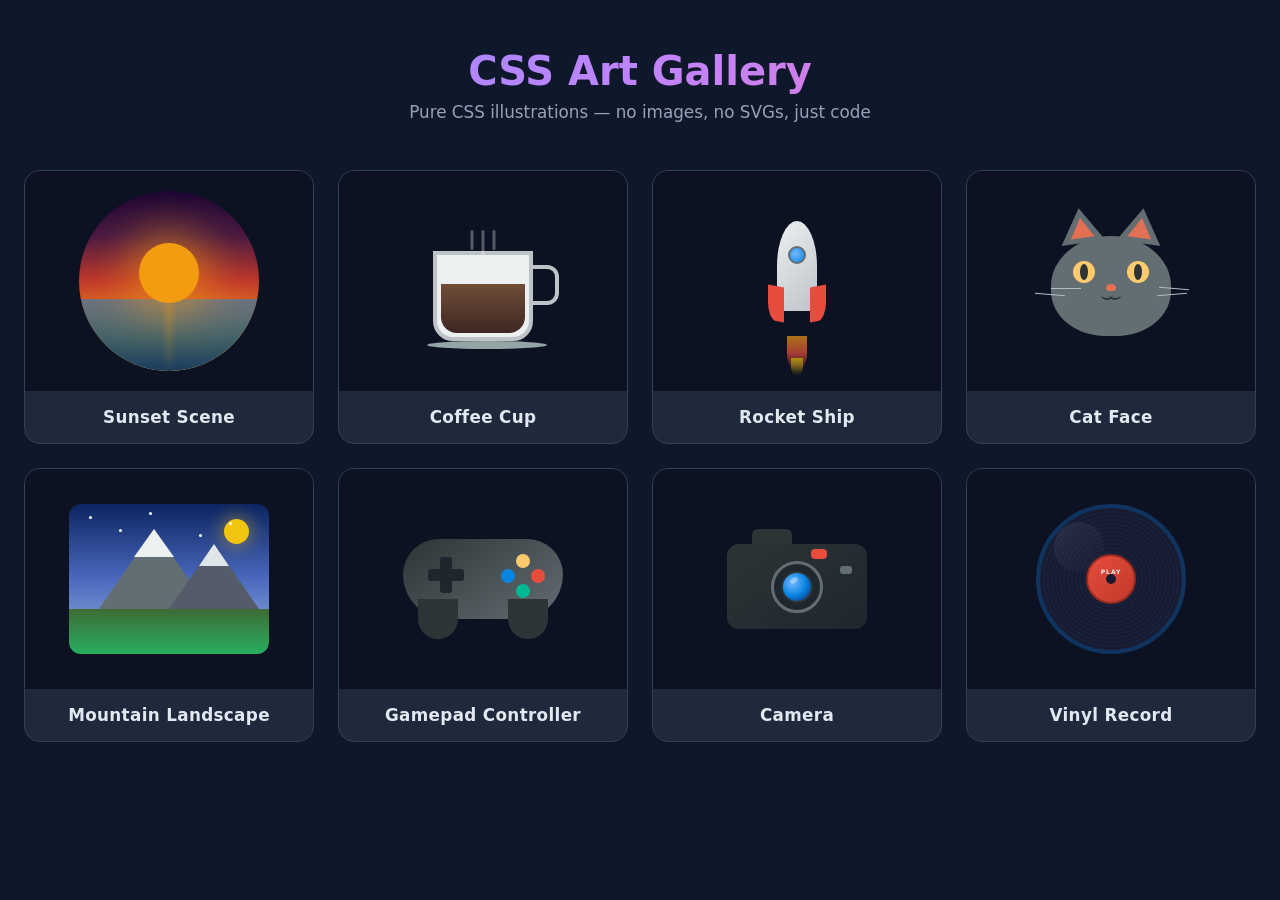
==== css-art-gallery/index.html @ 8b5ce450 "Add 13 HTML, CSS & JavaScript projects Pure frontend projects covering responsive layouts, APIs, Can" ====
<!DOCTYPE html>
<html lang="en">
<head>
  <meta charset="UTF-8">
  <meta name="viewport" content="width=device-width, initial-scale=1.0">
  <title>CSS Art Gallery</title>
  <link rel="stylesheet" href="style.css">
</head>
<body>
  <header>
    <h1>CSS Art Gallery</h1>
    <p class="subtitle">Pure CSS illustrations — no images, no SVGs, just code</p>
  </header>

  <main class="gallery" id="gallery"></main>

  <div class="lightbox" id="lightbox">
    <div class="lightbox-content">
      <button class="lightbox-close" id="lightboxClose">&times;</button>
      <div class="lightbox-art" id="lightboxArt"></div>
      <h2 class="lightbox-title" id="lightboxTitle"></h2>
    </div>
  </div>

  <script src="script.js"></script>
</body>
</html>
---- css-art-gallery/style.css ----
*,*::before,*::after{margin:0;padding:0;box-sizing:border-box}

:root {
  --bg: #0f172a;
  --surface: #1e293b;
  --border: #334155;
  --text: #e2e8f0;
  --text-dim: #94a3b8;
  --accent: #818cf8;
  --accent-glow: rgba(129,140,248,.25);
}

body {
  font-family: 'Segoe UI', system-ui, -apple-system, sans-serif;
  background: var(--bg);
  color: var(--text);
  min-height: 100vh;
}

header {
  text-align: center;
  padding: 3rem 1rem 2rem;
}
header h1 {
  font-size: 2.5rem;
  background: linear-gradient(135deg, #818cf8, #c084fc, #f472b6);
  -webkit-background-clip: text;
  -webkit-text-fill-color: transparent;
  background-clip: text;
}
.subtitle {
  color: var(--text-dim);
  margin-top: .5rem;
  font-size: 1.05rem;
}

/* Gallery Grid */
.gallery {
  display: grid;
  grid-template-columns: repeat(auto-fill, minmax(280px, 1fr));
  gap: 1.5rem;
  max-width: 1280px;
  margin: 0 auto;
  padding: 1rem 1.5rem 4rem;
}

.card {
  background: var(--surface);
  border: 1px solid var(--border);
  border-radius: 16px;
  overflow: hidden;
  cursor: pointer;
  transition: transform .3s ease, box-shadow .3s ease;
}
.card:hover {
  transform: translateY(-8px);
  box-shadow: 0 12px 32px rgba(0,0,0,.4), 0 0 0 1px var(--accent);
}
.card-art {
  width: 100%;
  height: 220px;
  display: flex;
  align-items: center;
  justify-content: center;
  overflow: hidden;
  background: #0c1222;
  position: relative;
}
.card-info {
  padding: 1rem 1.25rem;
  text-align: center;
  font-weight: 600;
  font-size: 1.05rem;
  letter-spacing: .02em;
}

/* ===== Lightbox ===== */
.lightbox {
  position: fixed;
  inset: 0;
  background: rgba(0,0,0,.85);
  display: flex;
  align-items: center;
  justify-content: center;
  z-index: 1000;
  opacity: 0;
  pointer-events: none;
  transition: opacity .3s ease;
}
.lightbox.active {
  opacity: 1;
  pointer-events: auto;
}
.lightbox-content {
  background: var(--surface);
  border-radius: 20px;
  padding: 2rem;
  max-width: 520px;
  width: 90%;
  position: relative;
  transform: scale(.9);
  transition: transform .3s ease;
}
.lightbox.active .lightbox-content {
  transform: scale(1);
}
.lightbox-close {
  position: absolute;
  top: .75rem;
  right: 1rem;
  background: none;
  border: none;
  color: var(--text-dim);
  font-size: 2rem;
  cursor: pointer;
  line-height: 1;
  transition: color .2s;
}
.lightbox-close:hover { color: #f472b6; }
.lightbox-art {
  width: 100%;
  height: 340px;
  display: flex;
  align-items: center;
  justify-content: center;
  background: #0c1222;
  border-radius: 12px;
  overflow: hidden;
  position: relative;
}
.lightbox-title {
  text-align: center;
  margin-top: 1.25rem;
  font-size: 1.3rem;
  color: var(--accent);
}

/* ===========================
   CSS ART PIECES
   =========================== */

/* ---------- SUNSET ---------- */
.sunset {
  width: 180px; height: 180px;
  position: relative;
  border-radius: 50%;
  overflow: hidden;
  background: linear-gradient(to bottom, #1a0533 0%, #4a1942 25%, #c0392b 50%, #e67e22 70%, #f1c40f 90%, #f9e547 100%);
}
.sunset::before {
  content: '';
  position: absolute;
  bottom: 0;
  left: 0;
  width: 100%;
  height: 40%;
  background: linear-gradient(to bottom, rgba(41,128,185,.6), #1a3a5c);
}
.sunset::after {
  content: '';
  position: absolute;
  bottom: 38%;
  left: 50%;
  transform: translateX(-50%);
  width: 60px; height: 60px;
  background: #f39c12;
  border-radius: 50%;
  box-shadow: 0 0 40px 15px rgba(243,156,18,.5);
  animation: sunPulse 3s ease-in-out infinite;
}
.sunset .water {
  position: absolute;
  bottom: 0;
  left: 0;
  width: 100%;
  height: 40%;
  overflow: hidden;
}
.sunset .water::before {
  content: '';
  position: absolute;
  top: 5px;
  left: 50%;
  transform: translateX(-50%);
  width: 4px; height: 100%;
  background: linear-gradient(to bottom, rgba(243,156,18,.6), transparent);
  filter: blur(3px);
  animation: shimmer 2s ease-in-out infinite;
}
@keyframes sunPulse {
  0%,100% { box-shadow: 0 0 40px 15px rgba(243,156,18,.5); }
  50% { box-shadow: 0 0 60px 25px rgba(243,156,18,.7); }
}
@keyframes shimmer {
  0%,100% { opacity: .5; width: 4px; }
  50% { opacity: 1; width: 8px; }
}

/* Enlarged sunset in lightbox */
.lightbox-art .sunset {
  width: 260px; height: 260px;
}

/* ---------- COFFEE CUP ---------- */
.coffee {
  position: relative;
  width: 100px; height: 90px;
  background: #ecf0f1;
  border-radius: 0 0 20px 20px;
  border: 4px solid #bdc3c7;
  margin-top: 30px;
}
.coffee::before {
  content: '';
  position: absolute;
  right: -30px;
  top: 10px;
  width: 28px; height: 40px;
  border: 4px solid #bdc3c7;
  border-left: none;
  border-radius: 0 12px 12px 0;
}
.coffee::after {
  content: '';
  position: absolute;
  bottom: -12px;
  left: -10px;
  width: 120px; height: 8px;
  background: #95a5a6;
  border-radius: 50%;
}
.coffee .liquid {
  position: absolute;
  bottom: 4px;
  left: 4px;
  right: 4px;
  height: 60%;
  background: linear-gradient(to bottom, #6f4e37, #3e2723);
  border-radius: 0 0 16px 16px;
}
.coffee .steam {
  position: absolute;
  top: -25px;
  display: flex;
  gap: 8px;
  left: 50%;
  transform: translateX(-50%);
}
.coffee .steam span {
  display: block;
  width: 3px;
  height: 20px;
  background: rgba(255,255,255,.3);
  border-radius: 3px;
  animation: steam 1.5s ease-in-out infinite;
}
.coffee .steam span:nth-child(2) { animation-delay: .3s; height: 25px; }
.coffee .steam span:nth-child(3) { animation-delay: .6s; }
.card:hover .coffee .steam span,
.lightbox-art .coffee .steam span {
  animation: steamActive 1s ease-in-out infinite;
}
.card:hover .coffee .steam span:nth-child(2),
.lightbox-art .coffee .steam span:nth-child(2) { animation-delay: .2s; }
.card:hover .coffee .steam span:nth-child(3),
.lightbox-art .coffee .steam span:nth-child(3) { animation-delay: .4s; }
@keyframes steam {
  0%,100% { transform: translateY(0); opacity: .3; }
  50% { transform: translateY(-5px); opacity: .15; }
}
@keyframes steamActive {
  0% { transform: translateY(0) scaleY(1); opacity: .5; }
  50% { transform: translateY(-12px) scaleY(1.3); opacity: .15; }
  100% { transform: translateY(-20px) scaleY(1); opacity: 0; }
}
.lightbox-art .coffee {
  width: 140px; height: 125px;
  margin-top: 40px;
}

/* ---------- ROCKET ---------- */
.rocket {
  position: relative;
  width: 50px; height: 120px;
}
.rocket .body {
  position: absolute;
  top: 0; left: 50%;
  transform: translateX(-50%);
  width: 40px; height: 90px;
  background: linear-gradient(135deg, #ecf0f1, #bdc3c7);
  border-radius: 50% 50% 8px 8px;
}
.rocket .window {
  position: absolute;
  top: 25px; left: 50%;
  transform: translateX(-50%);
  width: 18px; height: 18px;
  background: radial-gradient(circle at 40% 40%, #74b9ff, #0984e3);
  border-radius: 50%;
  border: 2px solid #636e72;
}
.rocket .fin-left, .rocket .fin-right {
  position: absolute;
  bottom: 20px;
  width: 16px; height: 35px;
  background: #e74c3c;
}
.rocket .fin-left {
  left: -4px;
  border-radius: 0 0 0 50%;
  transform: skewY(10deg);
}
.rocket .fin-right {
  right: -4px;
  border-radius: 0 0 50% 0;
  transform: skewY(-10deg);
}
.rocket .flame {
  position: absolute;
  bottom: -30px;
  left: 50%;
  transform: translateX(-50%);
  width: 20px; height: 35px;
  background: linear-gradient(to bottom, #f39c12, #e74c3c, transparent);
  border-radius: 0 0 50% 50%;
  opacity: .7;
  animation: flicker .15s ease-in-out infinite alternate;
}
.rocket .flame::before {
  content: '';
  position: absolute;
  bottom: -5px;
  left: 50%;
  transform: translateX(-50%);
  width: 12px; height: 18px;
  background: linear-gradient(to bottom, #f1c40f, transparent);
  border-radius: 0 0 50% 50%;
}
.card:hover .rocket .flame,
.lightbox-art .rocket .flame {
  animation: flickerActive .1s ease-in-out infinite alternate;
}
@keyframes flicker {
  0% { height: 30px; opacity: .5; }
  100% { height: 35px; opacity: .7; }
}
@keyframes flickerActive {
  0% { height: 30px; opacity: .7; width: 18px; }
  100% { height: 42px; opacity: 1; width: 22px; }
}
.lightbox-art .rocket {
  width: 70px; height: 170px;
}
.lightbox-art .rocket .body { width: 56px; height: 126px; }
.lightbox-art .rocket .window { top: 35px; width: 24px; height: 24px; }
.lightbox-art .rocket .fin-left, .lightbox-art .rocket .fin-right { width: 22px; height: 48px; }
.lightbox-art .rocket .flame { width: 28px; height: 48px; bottom: -40px; }

/* ---------- CAT FACE ---------- */
.cat {
  position: relative;
  width: 120px; height: 110px;
}
.cat .head {
  position: absolute;
  bottom: 0;
  width: 120px; height: 100px;
  background: #636e72;
  border-radius: 50% 50% 45% 45%;
}
.cat .ear-left, .cat .ear-right {
  position: absolute;
  top: -18px;
  width: 0; height: 0;
  border-left: 22px solid transparent;
  border-right: 22px solid transparent;
  border-bottom: 35px solid #636e72;
}
.cat .ear-left { left: 8px; transform: rotate(-8deg); }
.cat .ear-right { right: 8px; transform: rotate(8deg); }
.cat .ear-left::after, .cat .ear-right::after {
  content: '';
  position: absolute;
  top: 10px;
  left: -12px;
  width: 0; height: 0;
  border-left: 12px solid transparent;
  border-right: 12px solid transparent;
  border-bottom: 20px solid #e17055;
}
.cat .eye-left, .cat .eye-right {
  position: absolute;
  top: 35px;
  width: 22px; height: 22px;
  background: #fdcb6e;
  border-radius: 50%;
}
.cat .eye-left { left: 22px; }
.cat .eye-right { right: 22px; }
.cat .eye-left::after, .cat .eye-right::after {
  content: '';
  position: absolute;
  top: 50%; left: 50%;
  transform: translate(-50%,-50%);
  width: 8px; height: 16px;
  background: #2d3436;
  border-radius: 50%;
  transition: height .3s;
}
.card:hover .cat .eye-left::after,
.card:hover .cat .eye-right::after,
.lightbox-art .cat .eye-left::after,
.lightbox-art .cat .eye-right::after {
  height: 4px;
}
.cat .nose {
  position: absolute;
  top: 58px; left: 50%;
  transform: translateX(-50%);
  width: 10px; height: 7px;
  background: #e17055;
  border-radius: 50% 50% 40% 40%;
}
.cat .mouth {
  position: absolute;
  top: 64px; left: 50%;
  transform: translateX(-50%);
  width: 20px; height: 10px;
}
.cat .mouth::before, .cat .mouth::after {
  content: '';
  position: absolute;
  top: 0;
  width: 12px; height: 10px;
  border-bottom: 2px solid #2d3436;
  border-radius: 0 0 50% 50%;
}
.cat .mouth::before { left: 0; }
.cat .mouth::after { right: 0; }
.cat .whisker {
  position: absolute;
  top: 62px;
  width: 30px; height: 1px;
  background: #b2bec3;
}
.cat .whisker:nth-child(7) { left: -18px; transform: rotate(-5deg); }
.cat .whisker:nth-child(8) { left: -16px; top: 68px; transform: rotate(5deg); }
.cat .whisker:nth-child(9) { right: -18px; transform: rotate(5deg); }
.cat .whisker:nth-child(10) { right: -16px; top: 68px; transform: rotate(-5deg); }
.lightbox-art .cat { width: 180px; height: 165px; }
.lightbox-art .cat .head { width: 180px; height: 150px; }
.lightbox-art .cat .ear-left, .lightbox-art .cat .ear-right { border-left-width: 32px; border-right-width: 32px; border-bottom-width: 50px; top: -25px; }
.lightbox-art .cat .eye-left, .lightbox-art .cat .eye-right { width: 32px; height: 32px; top: 50px; }
.lightbox-art .cat .eye-left { left: 32px; }
.lightbox-art .cat .eye-right { right: 32px; }
.lightbox-art .cat .nose { top: 85px; width: 14px; height: 10px; }
.lightbox-art .cat .mouth { top: 95px; width: 28px; }

/* ---------- MOUNTAIN LANDSCAPE ---------- */
.mountain {
  position: relative;
  width: 200px; height: 150px;
  border-radius: 12px;
  overflow: hidden;
  background: linear-gradient(to bottom, #0c2461 0%, #4a69bd 50%, #6a89cc 70%, #3d6b35 70%, #27ae60 100%);
}
.mountain .peak1 {
  position: absolute;
  bottom: 30%;
  left: 15%;
  width: 0; height: 0;
  border-left: 55px solid transparent;
  border-right: 55px solid transparent;
  border-bottom: 80px solid #636e72;
}
.mountain .peak1::after {
  content: '';
  position: absolute;
  top: 0; left: -20px;
  width: 0; height: 0;
  border-left: 20px solid transparent;
  border-right: 20px solid transparent;
  border-bottom: 28px solid #ecf0f1;
}
.mountain .peak2 {
  position: absolute;
  bottom: 30%;
  right: 5%;
  width: 0; height: 0;
  border-left: 45px solid transparent;
  border-right: 45px solid transparent;
  border-bottom: 65px solid #535c68;
}
.mountain .peak2::after {
  content: '';
  position: absolute;
  top: 0; left: -15px;
  width: 0; height: 0;
  border-left: 15px solid transparent;
  border-right: 15px solid transparent;
  border-bottom: 22px solid #dfe6e9;
}
.mountain .moon {
  position: absolute;
  top: 15px; right: 20px;
  width: 25px; height: 25px;
  background: #f1c40f;
  border-radius: 50%;
  box-shadow: 0 0 15px 5px rgba(241,196,15,.3);
}
.mountain .star {
  position: absolute;
  width: 3px; height: 3px;
  background: #fff;
  border-radius: 50%;
  animation: twinkle 2s ease-in-out infinite;
}
.mountain .star:nth-child(4) { top: 12px; left: 20px; animation-delay: 0s; }
.mountain .star:nth-child(5) { top: 25px; left: 50px; animation-delay: .5s; }
.mountain .star:nth-child(6) { top: 8px; left: 80px; animation-delay: 1s; }
.mountain .star:nth-child(7) { top: 30px; left: 130px; animation-delay: 1.5s; }
.mountain .star:nth-child(8) { top: 18px; left: 160px; animation-delay: .7s; }
@keyframes twinkle {
  0%,100% { opacity: 1; }
  50% { opacity: .2; }
}
.lightbox-art .mountain { width: 320px; height: 240px; }

/* ---------- GAMEPAD ---------- */
.gamepad {
  position: relative;
  width: 160px; height: 100px;
}
.gamepad .pad-body {
  position: absolute;
  top: 10px;
  width: 160px; height: 80px;
  background: linear-gradient(145deg, #2d3436, #636e72);
  border-radius: 40px 40px 50px 50px;
}
.gamepad .grip-left, .gamepad .grip-right {
  position: absolute;
  bottom: -10px;
  width: 40px; height: 40px;
  background: #2d3436;
  border-radius: 0 0 20px 20px;
}
.gamepad .grip-left { left: 15px; }
.gamepad .grip-right { right: 15px; }
.gamepad .dpad {
  position: absolute;
  top: 28px; left: 25px;
  width: 36px; height: 36px;
}
.gamepad .dpad::before {
  content: '';
  position: absolute;
  top: 50%; left: 50%;
  transform: translate(-50%,-50%);
  width: 12px; height: 36px;
  background: #1e272e;
  border-radius: 3px;
}
.gamepad .dpad::after {
  content: '';
  position: absolute;
  top: 50%; left: 50%;
  transform: translate(-50%,-50%);
  width: 36px; height: 12px;
  background: #1e272e;
  border-radius: 3px;
}
.gamepad .btn-group {
  position: absolute;
  top: 25px; right: 18px;
  width: 44px; height: 44px;
}
.gamepad .btn-a, .gamepad .btn-b, .gamepad .btn-x, .gamepad .btn-y {
  position: absolute;
  width: 14px; height: 14px;
  border-radius: 50%;
}
.gamepad .btn-a { bottom: 0; left: 50%; transform: translateX(-50%); background: #00b894; }
.gamepad .btn-b { right: 0; top: 50%; transform: translateY(-50%); background: #e74c3c; }
.gamepad .btn-x { left: 0; top: 50%; transform: translateY(-50%); background: #0984e3; }
.gamepad .btn-y { top: 0; left: 50%; transform: translateX(-50%); background: #fdcb6e; }
.gamepad .btn-a, .gamepad .btn-b, .gamepad .btn-x, .gamepad .btn-y {
  transition: box-shadow .3s;
}
.card:hover .gamepad .btn-a { box-shadow: 0 0 8px #00b894; }
.card:hover .gamepad .btn-b { box-shadow: 0 0 8px #e74c3c; }
.card:hover .gamepad .btn-x { box-shadow: 0 0 8px #0984e3; }
.card:hover .gamepad .btn-y { box-shadow: 0 0 8px #fdcb6e; }
.lightbox-art .gamepad .btn-a { box-shadow: 0 0 8px #00b894; }
.lightbox-art .gamepad .btn-b { box-shadow: 0 0 8px #e74c3c; }
.lightbox-art .gamepad .btn-x { box-shadow: 0 0 8px #0984e3; }
.lightbox-art .gamepad .btn-y { box-shadow: 0 0 8px #fdcb6e; }
.lightbox-art .gamepad { width: 240px; height: 150px; }
.lightbox-art .gamepad .pad-body { width: 240px; height: 120px; }
.lightbox-art .gamepad .grip-left { left: 22px; width: 56px; height: 56px; }
.lightbox-art .gamepad .grip-right { right: 22px; width: 56px; height: 56px; }

/* ---------- CAMERA ---------- */
.camera {
  position: relative;
  width: 140px; height: 100px;
}
.camera .cam-body {
  position: absolute;
  bottom: 0;
  width: 140px; height: 85px;
  background: linear-gradient(145deg, #2d3436, #1e272e);
  border-radius: 12px;
}
.camera .cam-top {
  position: absolute;
  top: 0; left: 25px;
  width: 40px; height: 20px;
  background: #2d3436;
  border-radius: 6px 6px 0 0;
}
.camera .lens-outer {
  position: absolute;
  top: 50%; left: 50%;
  transform: translate(-50%,-50%);
  width: 52px; height: 52px;
  background: #1e272e;
  border-radius: 50%;
  border: 3px solid #636e72;
}
.camera .lens-inner {
  position: absolute;
  top: 50%; left: 50%;
  transform: translate(-50%,-50%);
  width: 32px; height: 32px;
  background: radial-gradient(circle at 35% 35%, #74b9ff, #0984e3, #0c2461);
  border-radius: 50%;
  border: 2px solid #2d3436;
}
.camera .lens-inner::after {
  content: '';
  position: absolute;
  top: 5px; left: 7px;
  width: 8px; height: 5px;
  background: rgba(255,255,255,.35);
  border-radius: 50%;
  transform: rotate(-30deg);
}
.camera .flash {
  position: absolute;
  top: 22px; right: 15px;
  width: 12px; height: 8px;
  background: #636e72;
  border-radius: 3px;
  transition: background .3s, box-shadow .3s;
}
.card:hover .camera .flash,
.lightbox-art .camera .flash {
  background: #f1c40f;
  box-shadow: 0 0 12px rgba(241,196,15,.6);
}
.camera .btn-shutter {
  position: absolute;
  top: 5px; right: 40px;
  width: 16px; height: 10px;
  background: #e74c3c;
  border-radius: 4px;
}
.lightbox-art .camera { width: 210px; height: 150px; }
.lightbox-art .camera .cam-body { width: 210px; height: 128px; }
.lightbox-art .camera .lens-outer { width: 78px; height: 78px; }
.lightbox-art .camera .lens-inner { width: 48px; height: 48px; }

/* ---------- VINYL RECORD ---------- */
.vinyl {
  position: relative;
  width: 150px; height: 150px;
  border-radius: 50%;
  background: repeating-radial-gradient(
    circle at center,
    #1a1a2e 0px, #1a1a2e 2px,
    #16213e 2px, #16213e 4px
  );
  border: 4px solid #0f3460;
  animation: none;
  transition: transform .3s;
}
.vinyl::before {
  content: '';
  position: absolute;
  top: 50%; left: 50%;
  transform: translate(-50%,-50%);
  width: 50px; height: 50px;
  border-radius: 50%;
  background: linear-gradient(135deg, #e74c3c, #c0392b);
  border: 2px solid #922b21;
}
.vinyl::after {
  content: '';
  position: absolute;
  top: 50%; left: 50%;
  transform: translate(-50%,-50%);
  width: 10px; height: 10px;
  border-radius: 50%;
  background: #1a1a2e;
}
.vinyl .label-text {
  position: absolute;
  top: 50%; left: 50%;
  transform: translate(-50%,-50%) translateY(-8px);
  font-size: 6px;
  font-weight: 700;
  color: #ecf0f1;
  letter-spacing: 1px;
  text-transform: uppercase;
  pointer-events: none;
}
.vinyl .shine {
  position: absolute;
  top: 10%; left: 10%;
  width: 35%; height: 35%;
  background: linear-gradient(135deg, rgba(255,255,255,.08), transparent);
  border-radius: 50%;
}
.card:hover .vinyl,
.lightbox-art .vinyl {
  animation: spin 2s linear infinite;
}
@keyframes spin {
  to { transform: rotate(360deg); }
}
.lightbox-art .vinyl { width: 220px; height: 220px; }
.lightbox-art .vinyl::before { width: 74px; height: 74px; }
.lightbox-art .vinyl .label-text { font-size: 9px; }

/* ---------- Responsive ---------- */
@media (max-width: 640px) {
  header h1 { font-size: 1.8rem; }
  .gallery { grid-template-columns: repeat(auto-fill, minmax(240px, 1fr)); gap: 1rem; padding: 1rem; }
  .lightbox-art { height: 260px; }
}
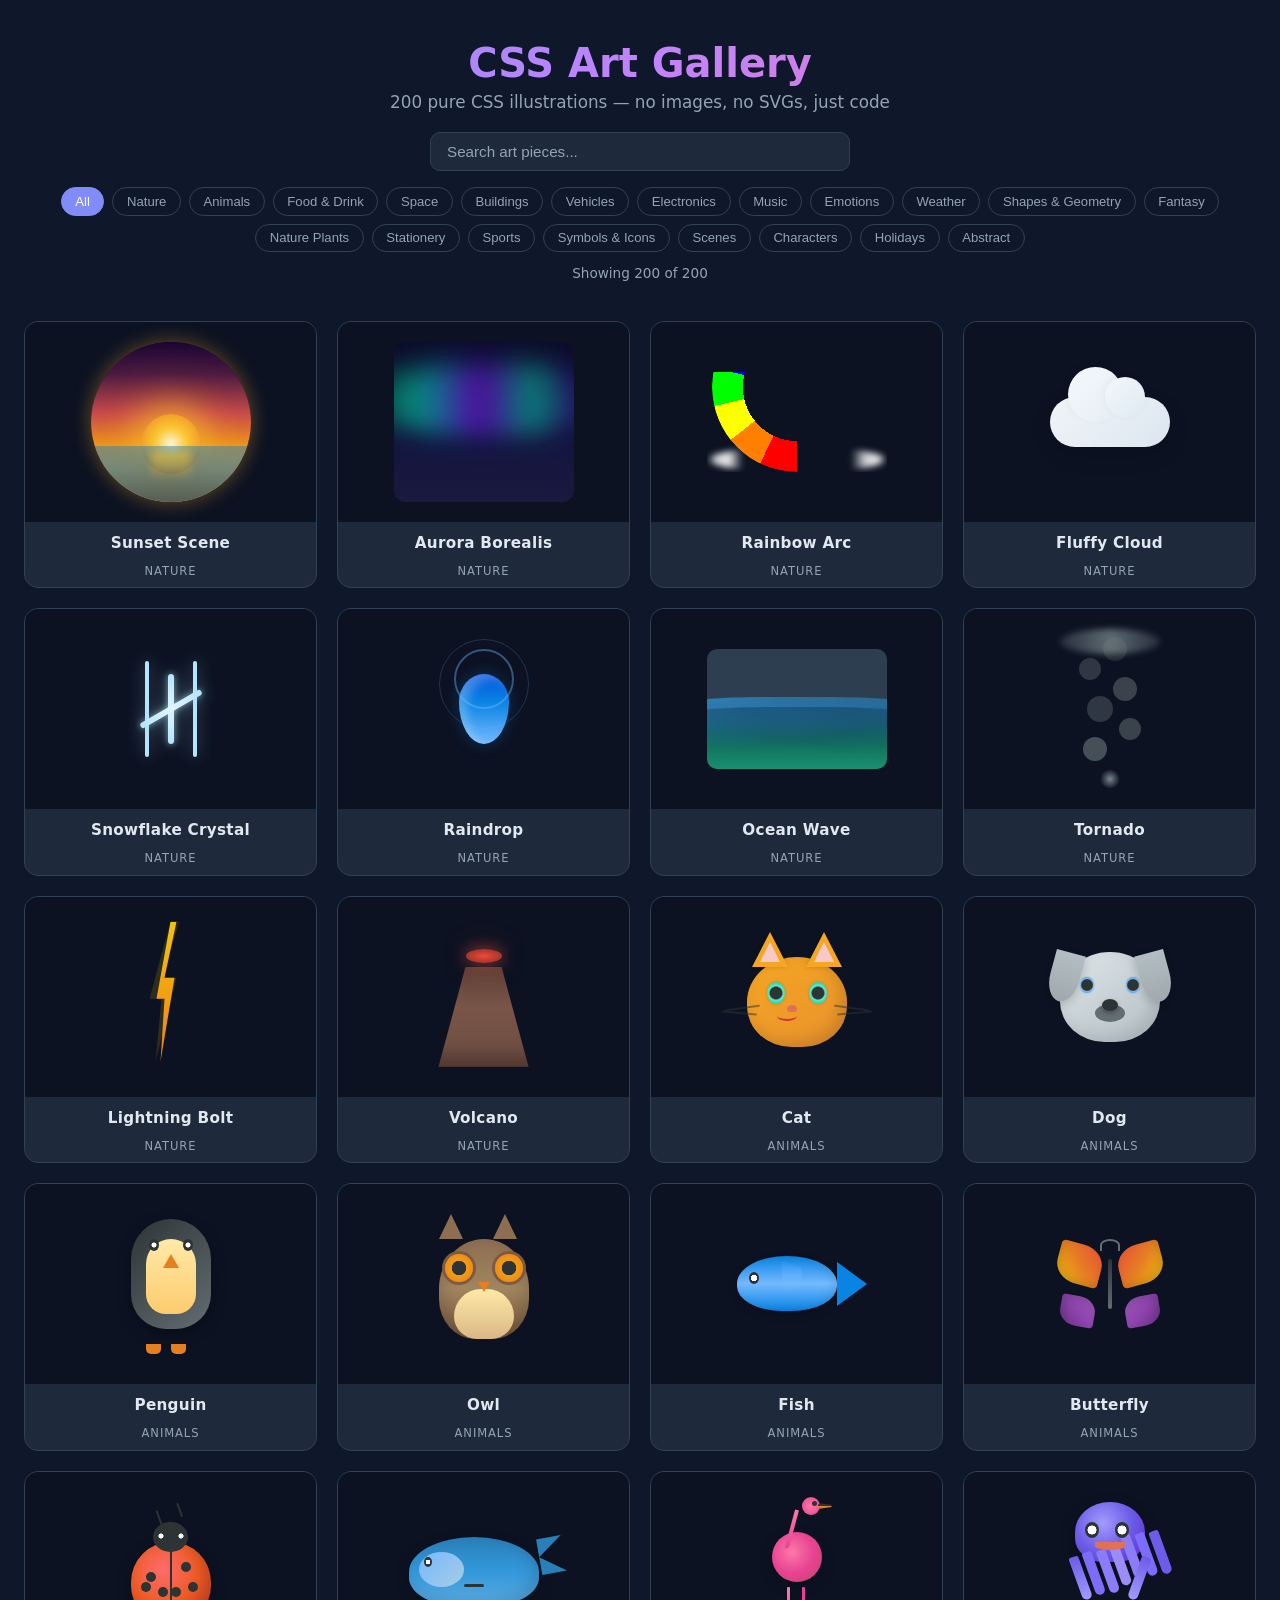
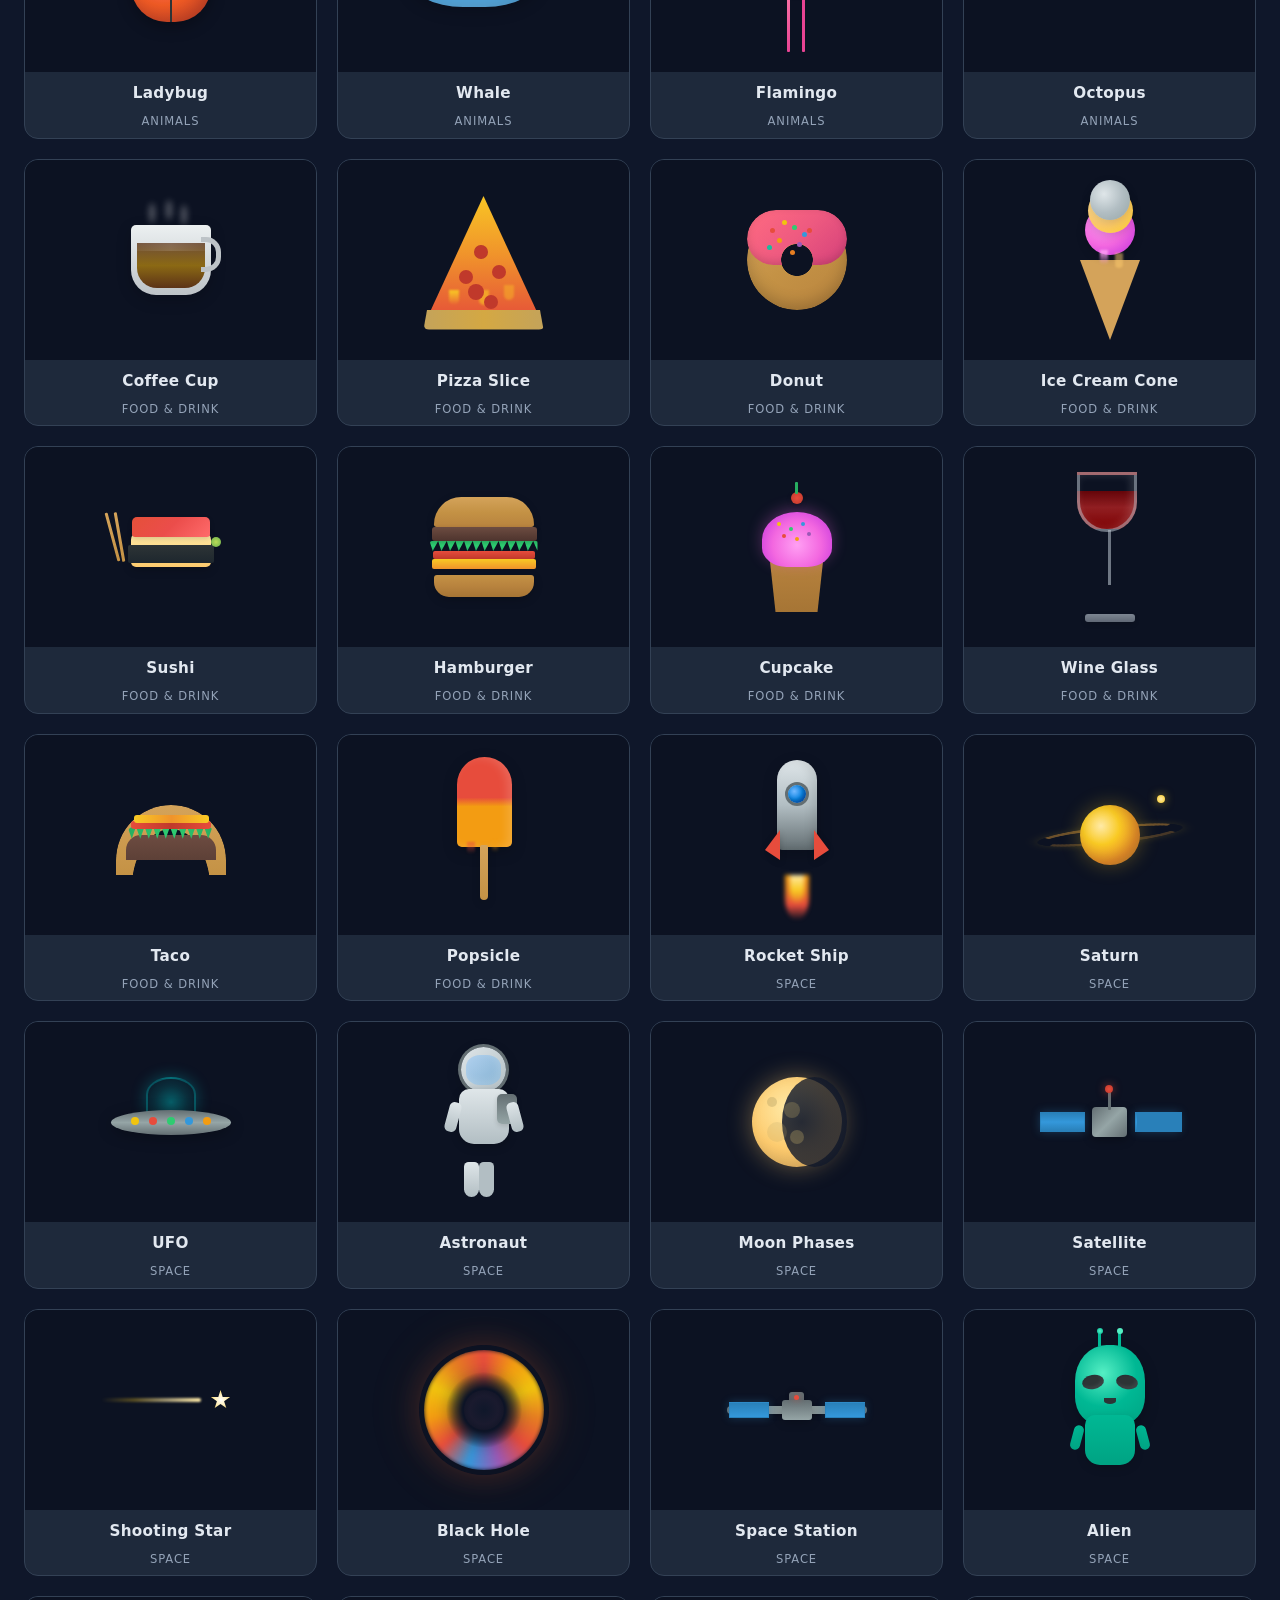
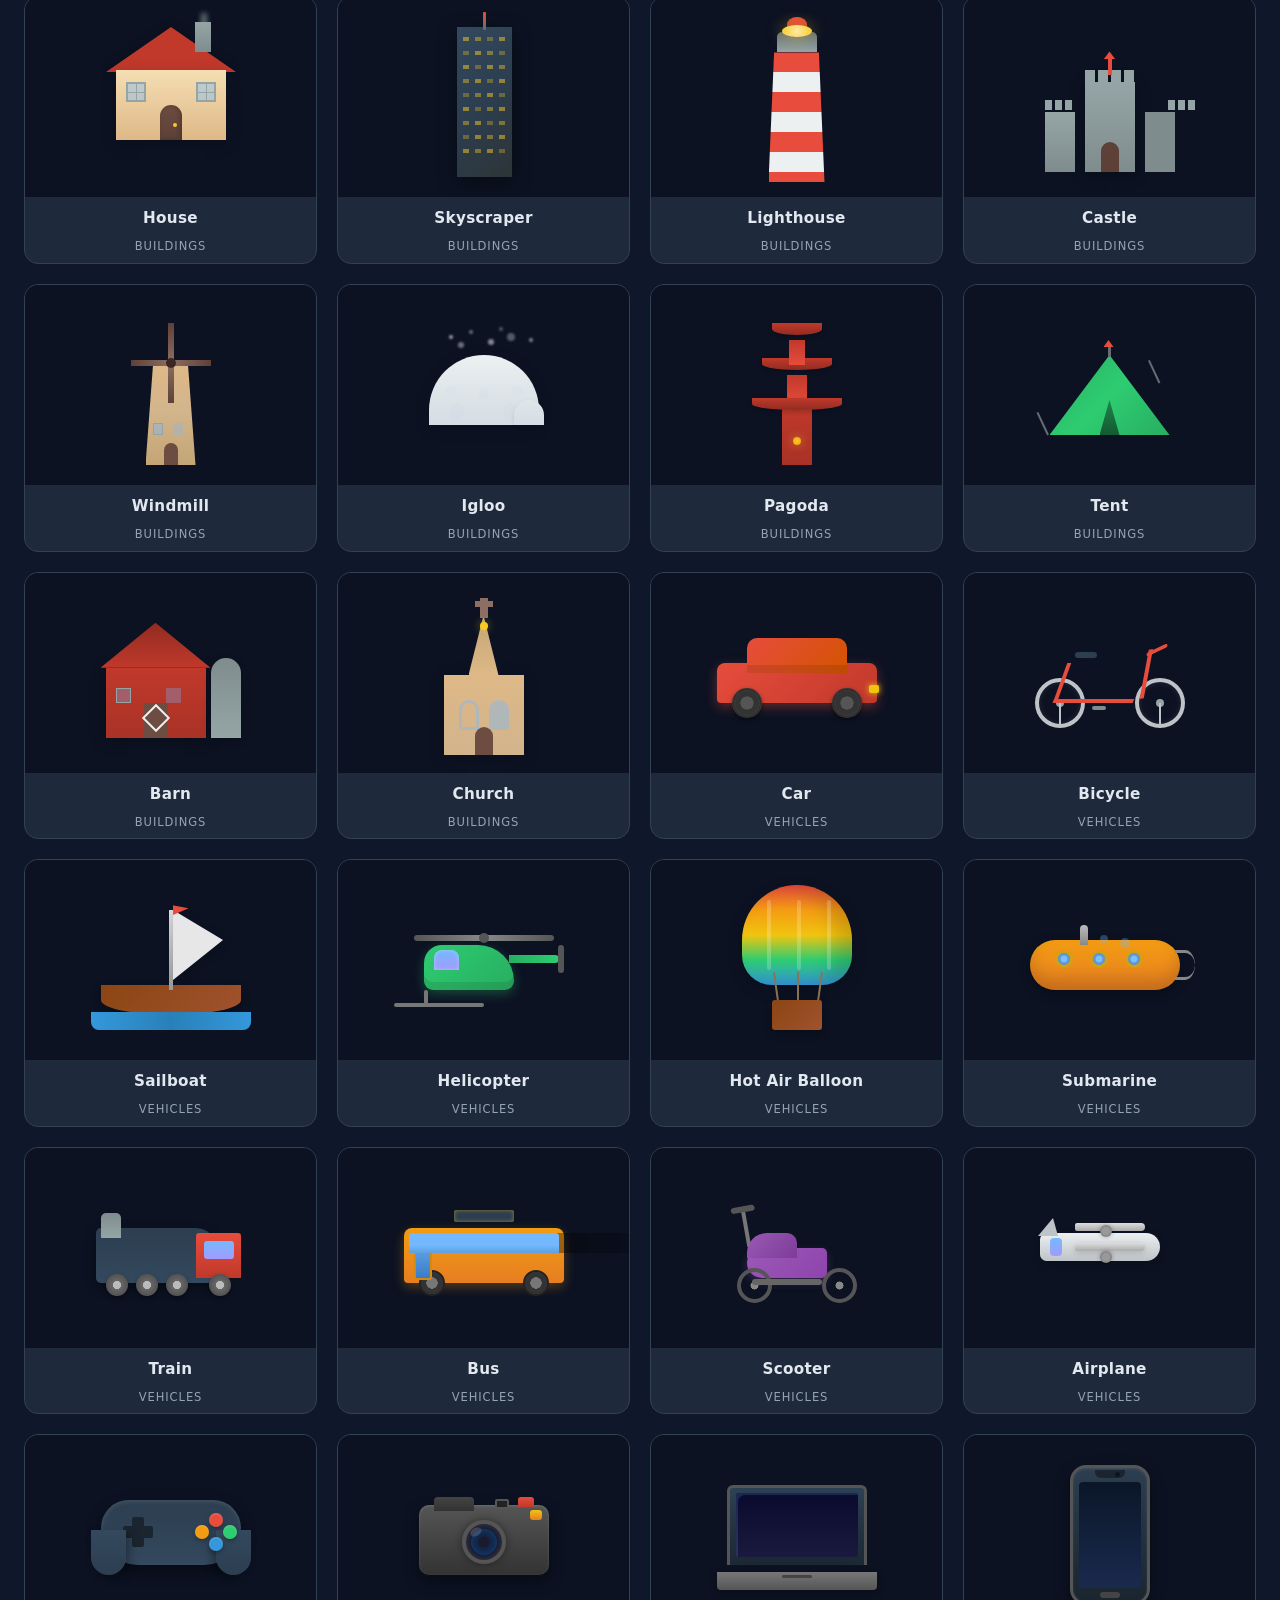
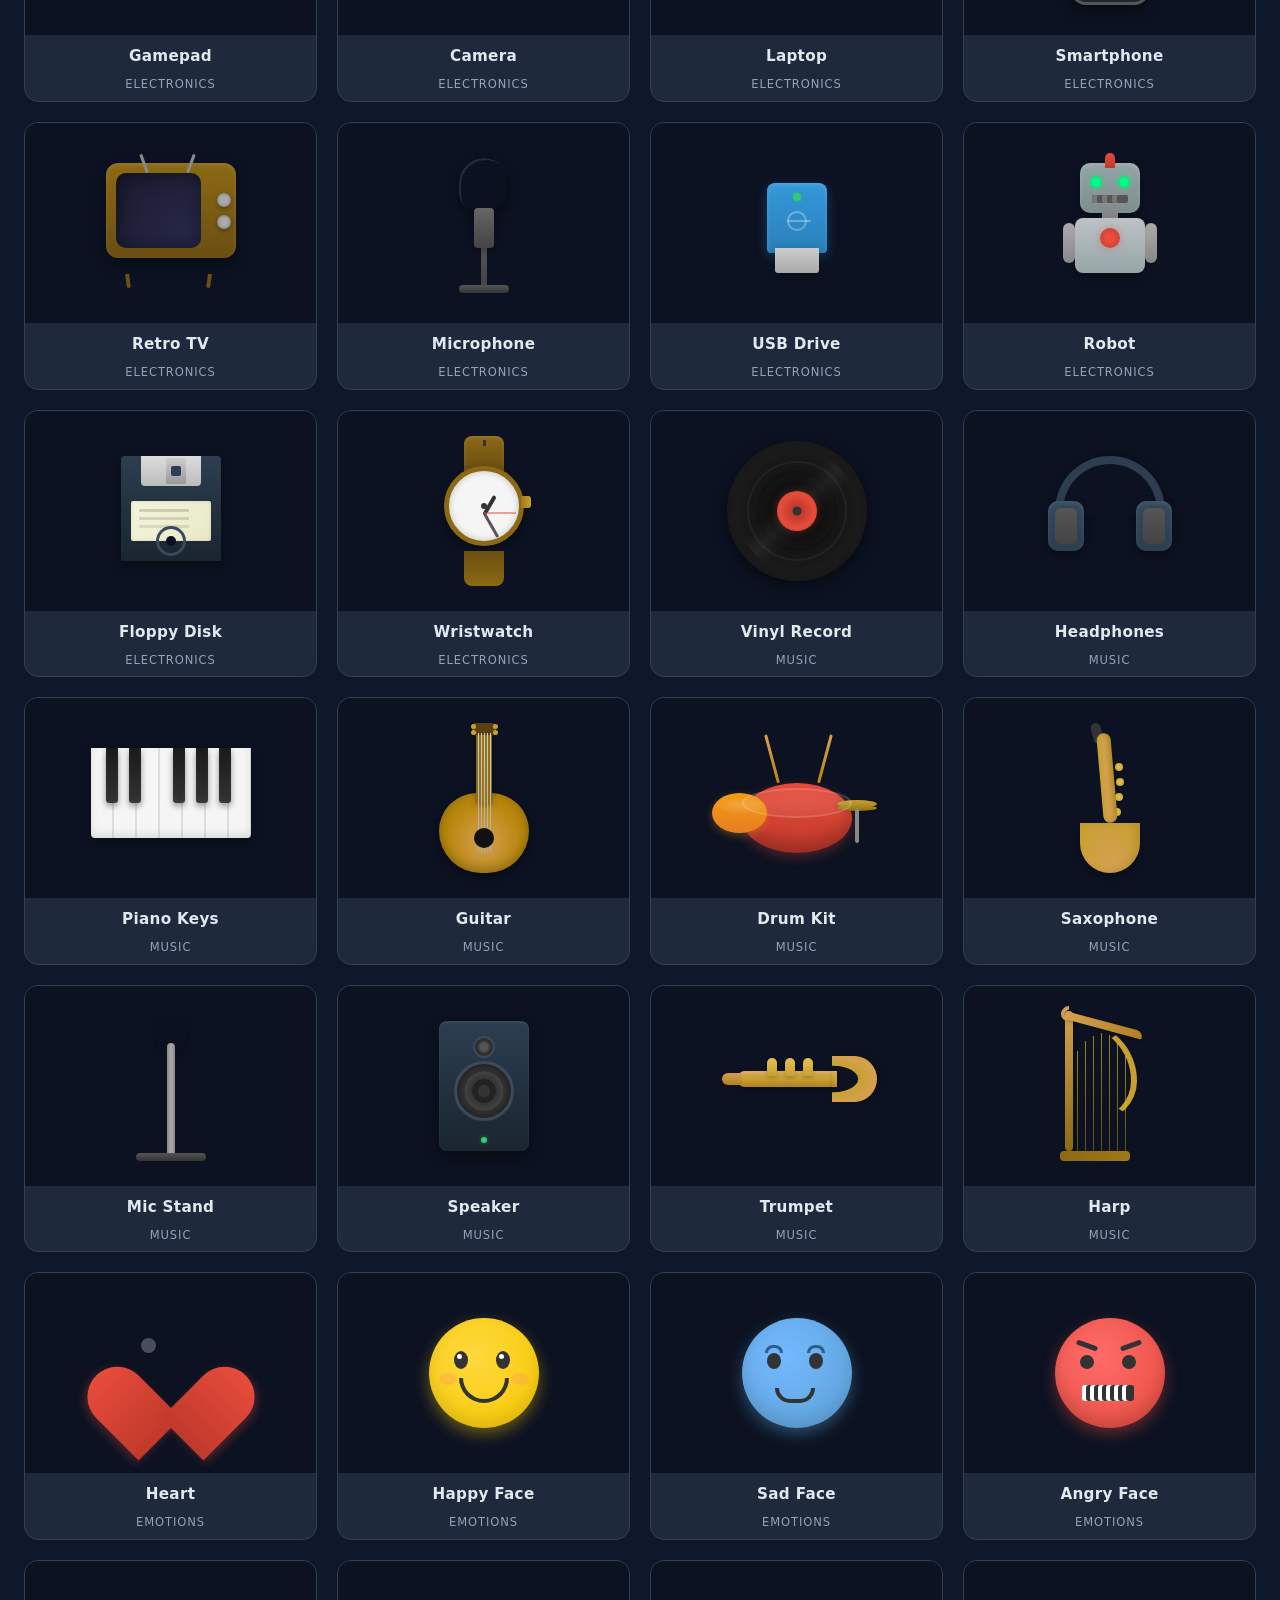
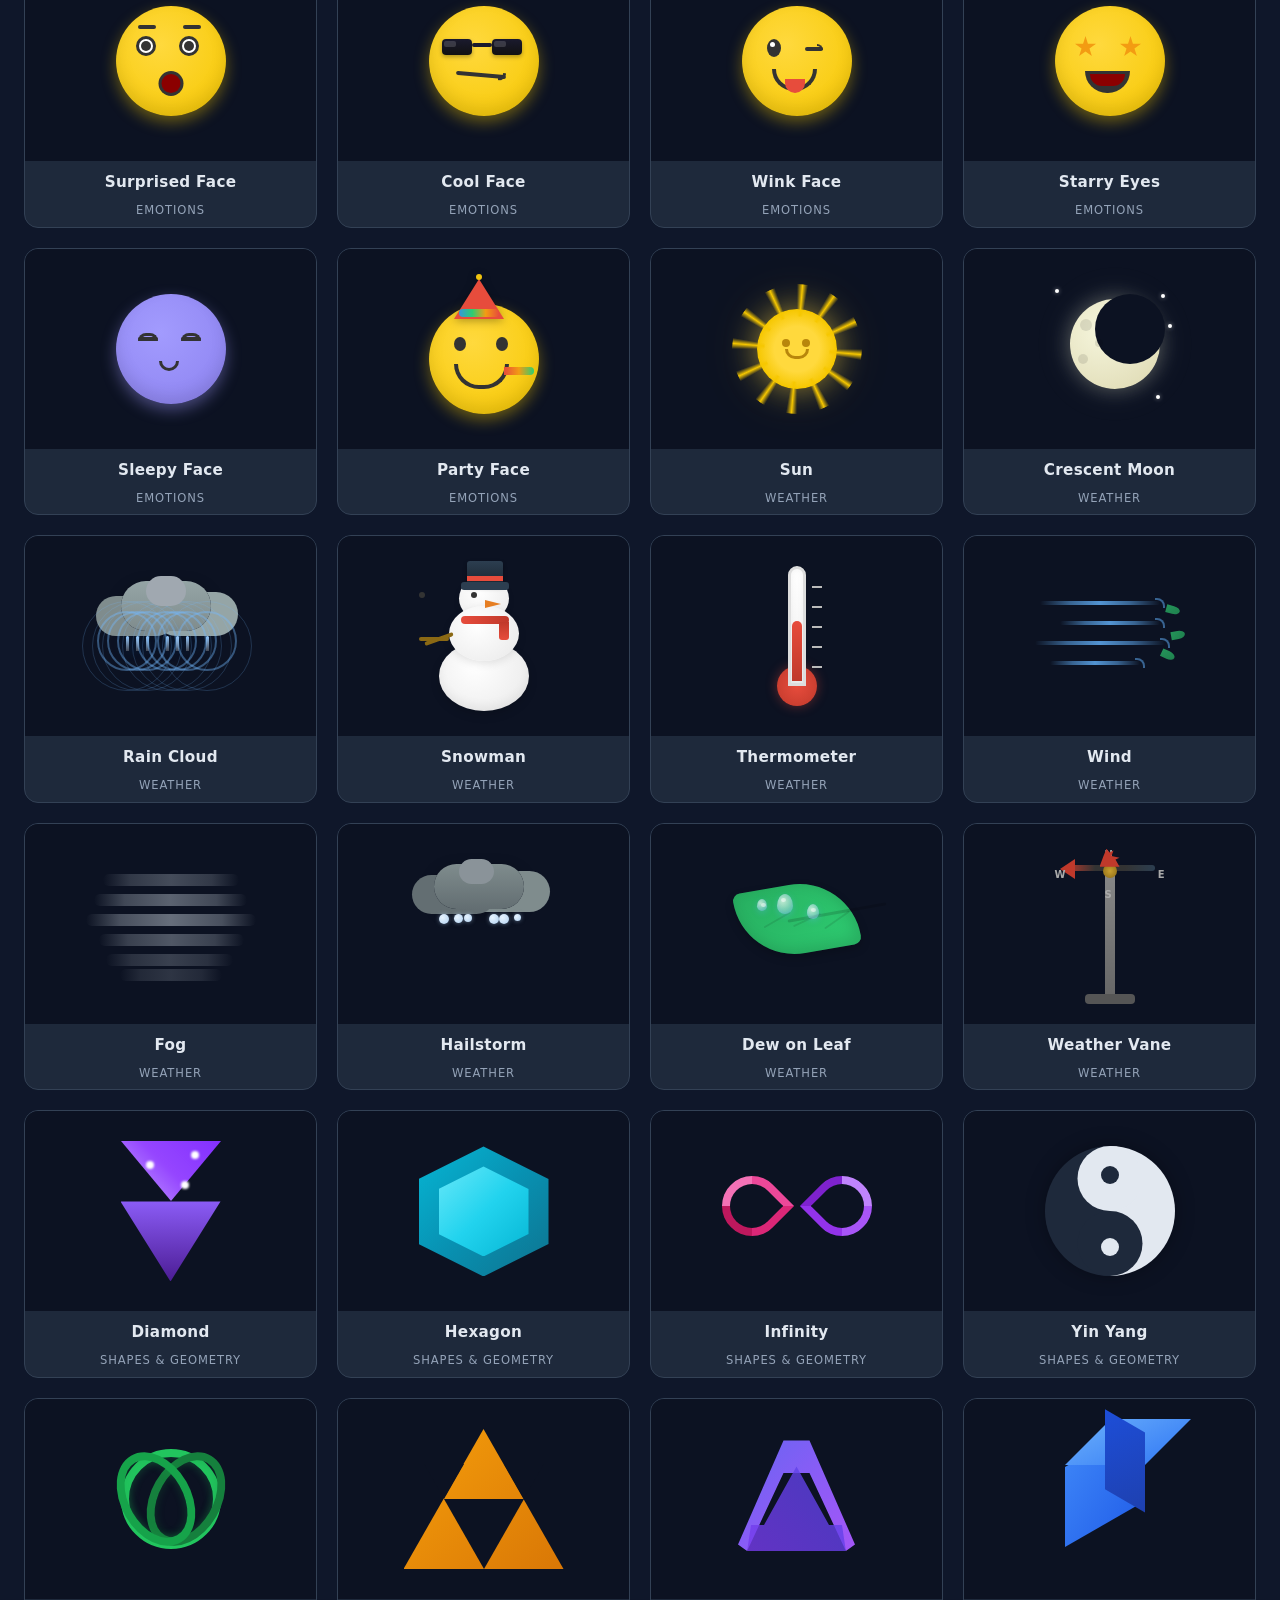
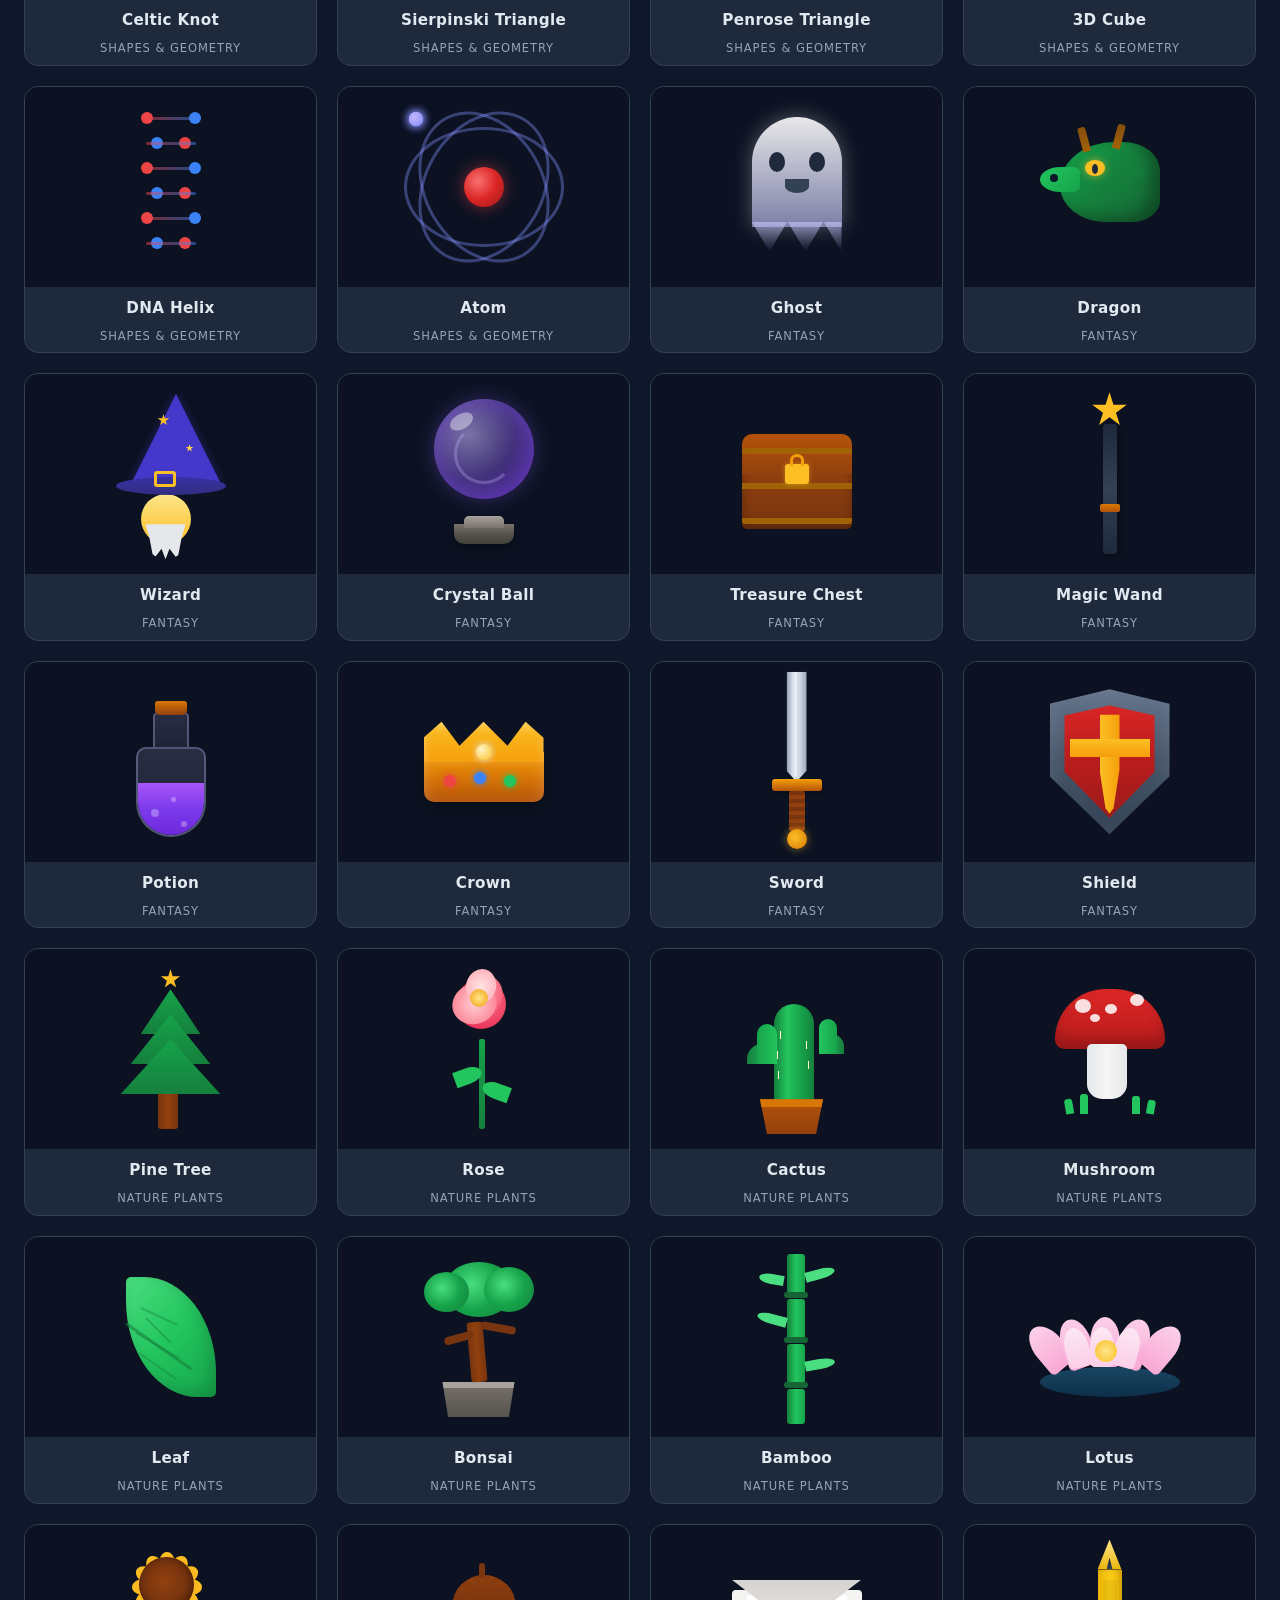
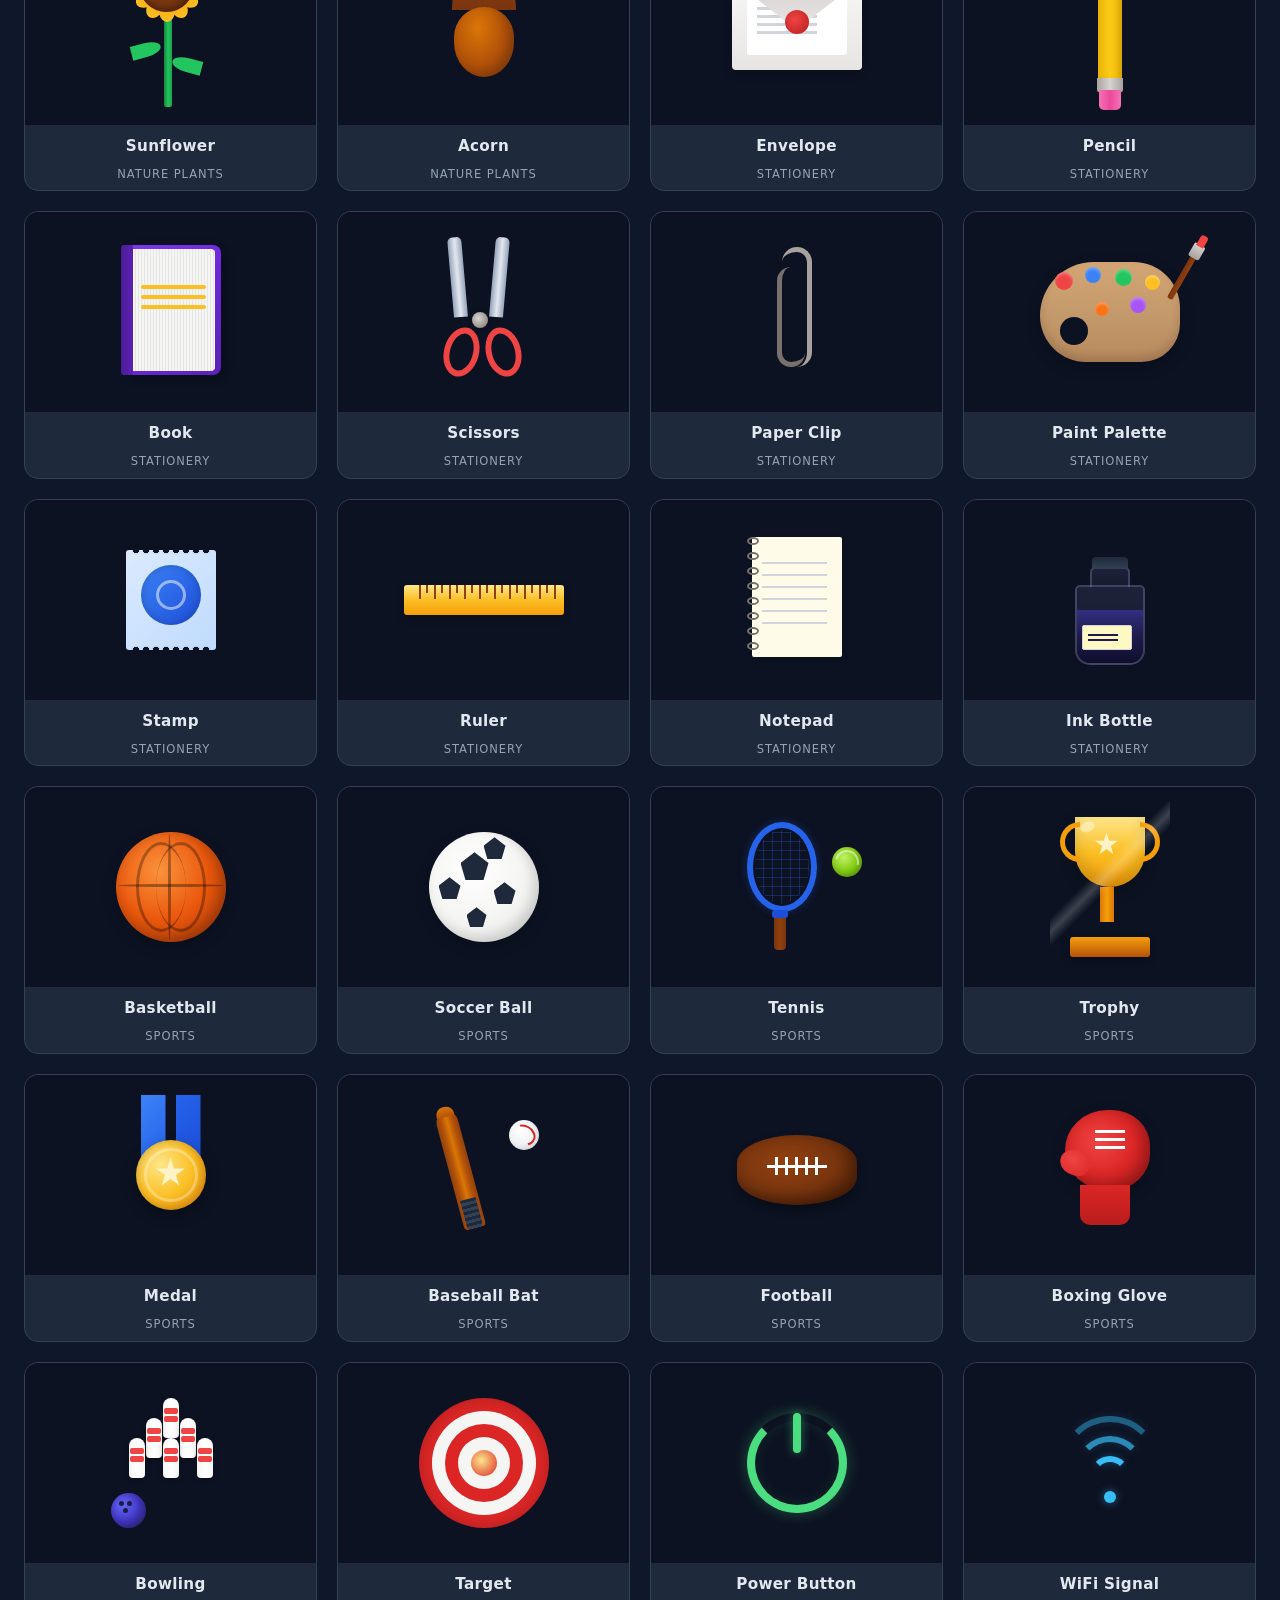
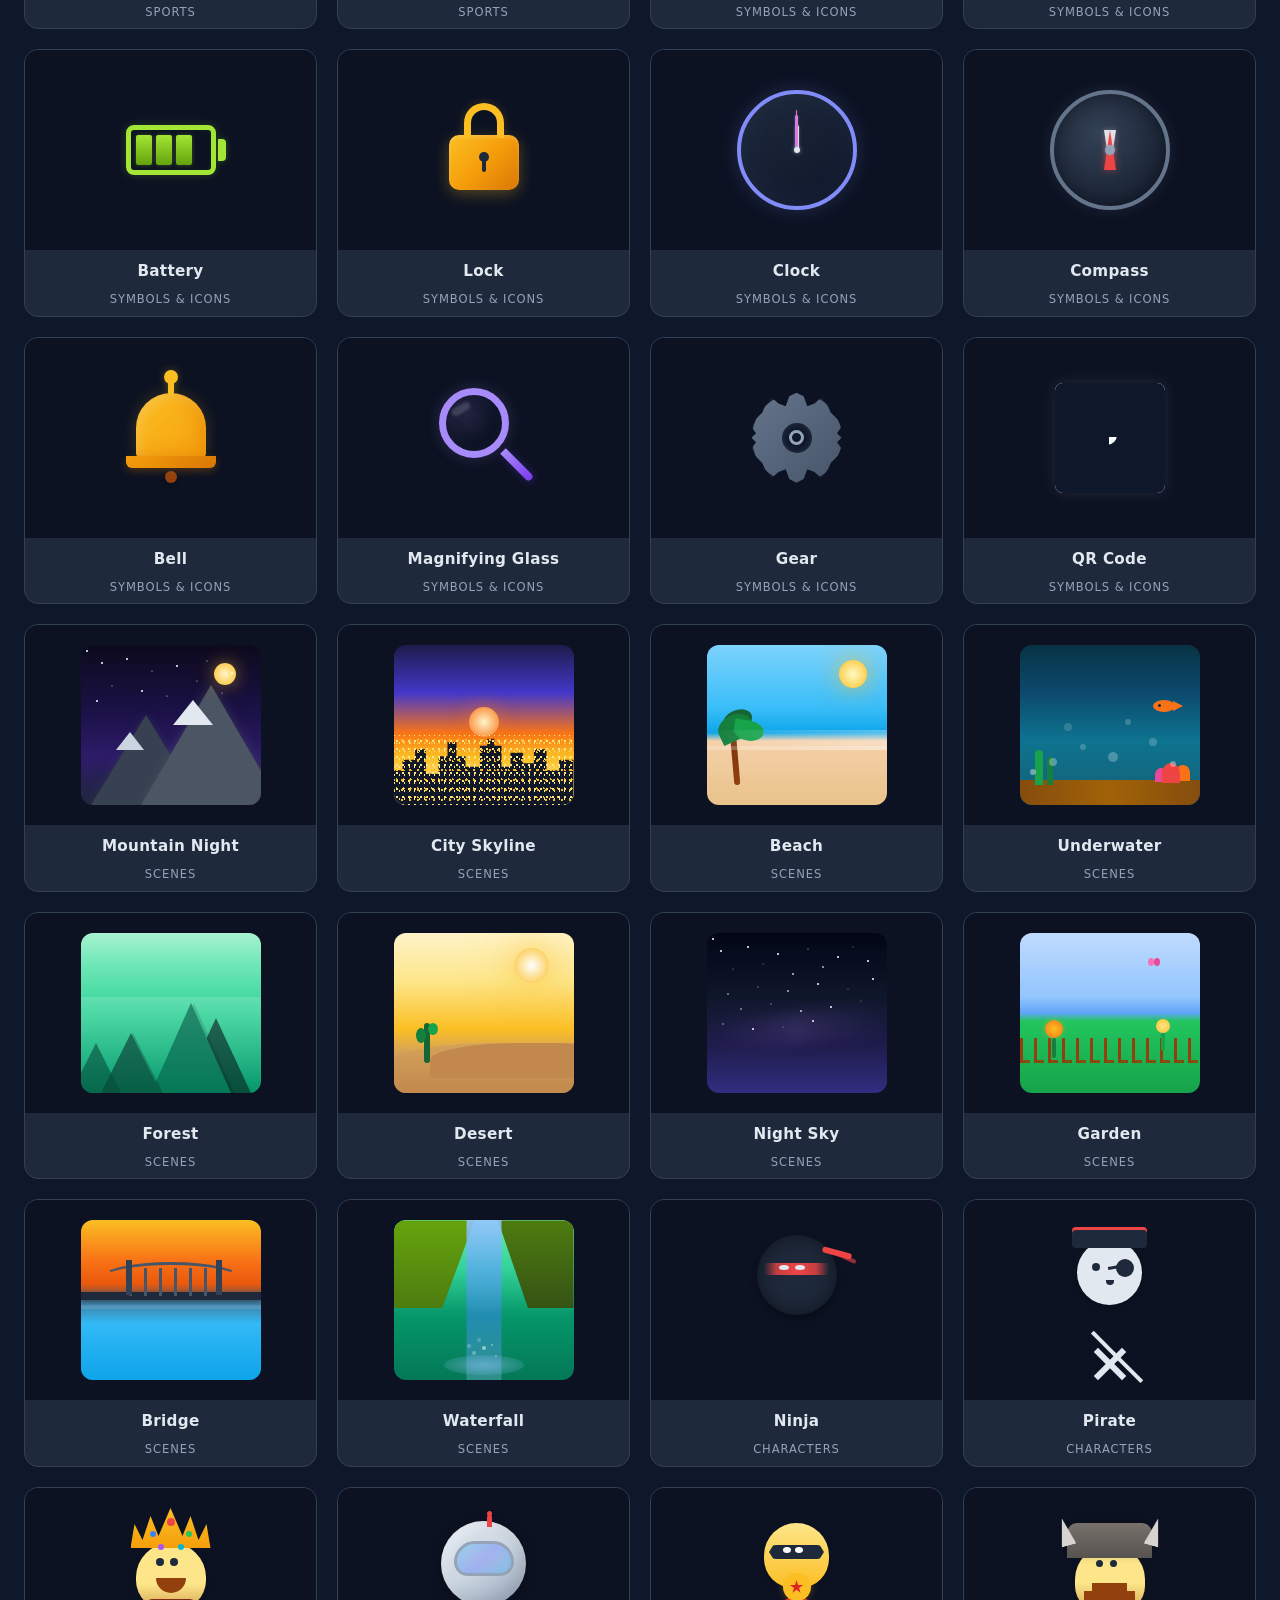
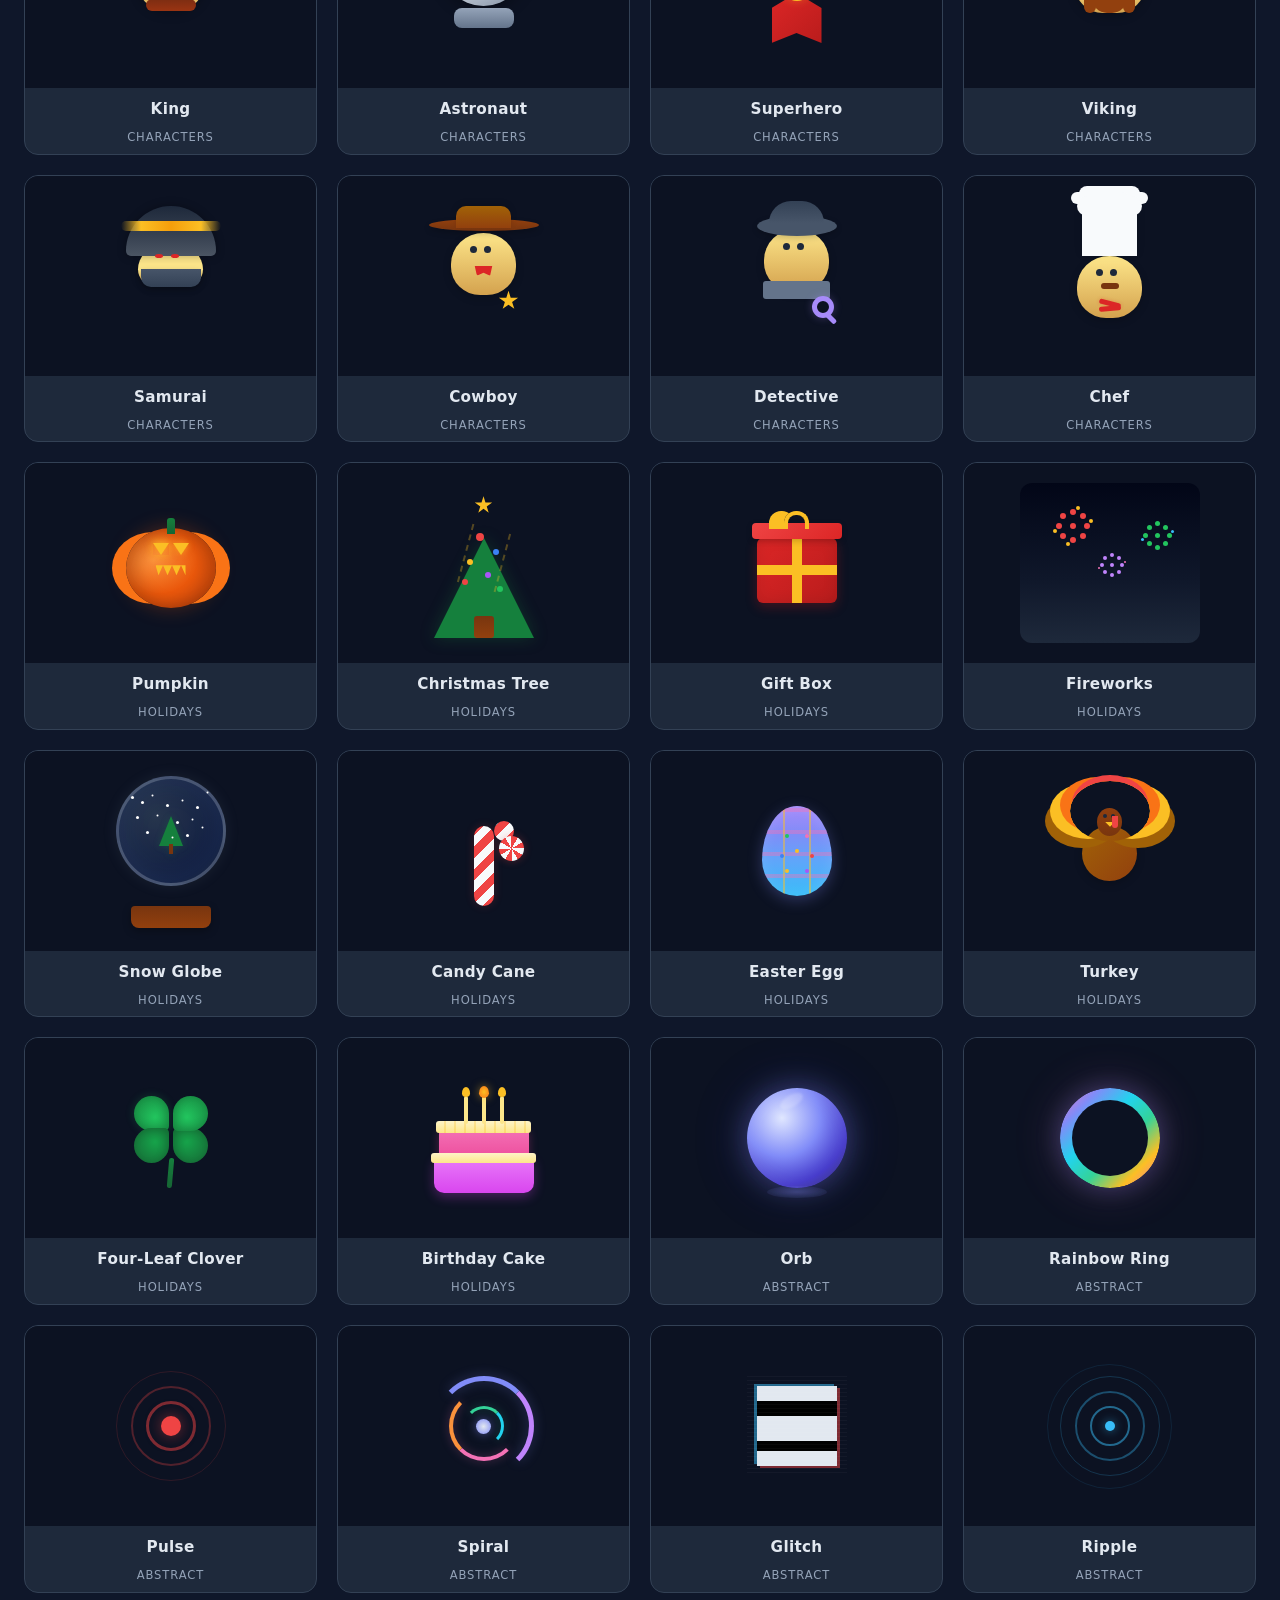
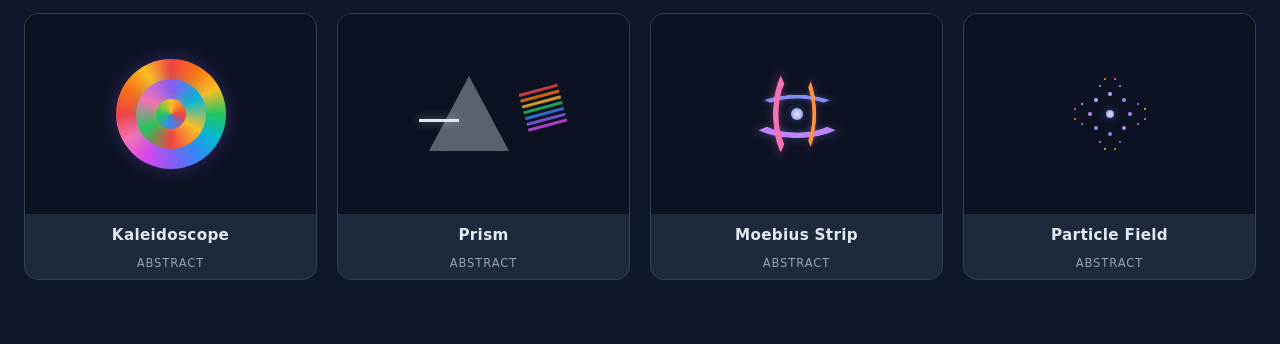
==== commit 65bdae31: "Expand CSS Art Gallery to 200 pieces across 20 categories Restructured into modular CSS files (one p" ====
--- a/css-art-gallery/index.html
+++ b/css-art-gallery/index.html
@@ -3,13 +3,40 @@
 <head>
   <meta charset="UTF-8">
   <meta name="viewport" content="width=device-width, initial-scale=1.0">
-  <title>CSS Art Gallery</title>
+  <title>CSS Art Gallery — 200 Pure CSS Illustrations</title>
   <link rel="stylesheet" href="style.css">
+  <link rel="stylesheet" href="art/nature.css">
+  <link rel="stylesheet" href="art/animals.css">
+  <link rel="stylesheet" href="art/food.css">
+  <link rel="stylesheet" href="art/space.css">
+  <link rel="stylesheet" href="art/buildings.css">
+  <link rel="stylesheet" href="art/vehicles.css">
+  <link rel="stylesheet" href="art/electronics.css">
+  <link rel="stylesheet" href="art/music.css">
+  <link rel="stylesheet" href="art/emotions.css">
+  <link rel="stylesheet" href="art/weather.css">
+  <link rel="stylesheet" href="art/geometry.css">
+  <link rel="stylesheet" href="art/fantasy.css">
+  <link rel="stylesheet" href="art/plants.css">
+  <link rel="stylesheet" href="art/stationery.css">
+  <link rel="stylesheet" href="art/sports.css">
+  <link rel="stylesheet" href="art/symbols.css">
+  <link rel="stylesheet" href="art/scenes.css">
+  <link rel="stylesheet" href="art/characters.css">
+  <link rel="stylesheet" href="art/holidays.css">
+  <link rel="stylesheet" href="art/abstract.css">
 </head>
 <body>
   <header>
     <h1>CSS Art Gallery</h1>
-    <p class="subtitle">Pure CSS illustrations — no images, no SVGs, just code</p>
+    <p class="subtitle">200 pure CSS illustrations — no images, no SVGs, just code</p>
+    <div class="controls">
+      <div class="search-box">
+        <input type="text" id="search" placeholder="Search art pieces..." autocomplete="off">
+      </div>
+      <div class="filter-bar" id="filterBar"></div>
+      <p class="counter" id="counter"></p>
+    </div>
   </header>
 
   <main class="gallery" id="gallery"></main>
@@ -19,9 +46,12 @@
       <button class="lightbox-close" id="lightboxClose">&times;</button>
       <div class="lightbox-art" id="lightboxArt"></div>
       <h2 class="lightbox-title" id="lightboxTitle"></h2>
+      <p class="lightbox-cat" id="lightboxCat"></p>
     </div>
   </div>
 
+  <script src="art-data-1.js"></script>
+  <script src="art-data-2.js"></script>
   <script src="script.js"></script>
 </body>
 </html>
--- a/css-art-gallery/style.css
+++ b/css-art-gallery/style.css
@@ -19,7 +19,7 @@
 
 header {
   text-align: center;
-  padding: 3rem 1rem 2rem;
+  padding: 2.5rem 1rem 1rem;
 }
 header h1 {
   font-size: 2.5rem;
@@ -30,16 +30,80 @@
 }
 .subtitle {
   color: var(--text-dim);
-  margin-top: .5rem;
+  margin-top: .4rem;
   font-size: 1.05rem;
 }
 
-/* Gallery Grid */
+.controls {
+  max-width: 1280px;
+  margin: 1.2rem auto 0;
+  padding: 0 1.5rem;
+}
+
+.search-box {
+  display: flex;
+  justify-content: center;
+  margin-bottom: 1rem;
+}
+.search-box input {
+  width: 100%;
+  max-width: 420px;
+  padding: .65rem 1rem;
+  border: 1px solid var(--border);
+  border-radius: 10px;
+  background: var(--surface);
+  color: var(--text);
+  font-size: .95rem;
+  outline: none;
+  transition: border-color .2s;
+}
+.search-box input:focus {
+  border-color: var(--accent);
+}
+.search-box input::placeholder {
+  color: var(--text-dim);
+}
+
+.filter-bar {
+  display: flex;
+  flex-wrap: wrap;
+  gap: .5rem;
+  justify-content: center;
+  margin-bottom: .8rem;
+}
+.filter-btn {
+  padding: .35rem .85rem;
+  border: 1px solid var(--border);
+  border-radius: 20px;
+  background: transparent;
+  color: var(--text-dim);
+  font-size: .82rem;
+  cursor: pointer;
+  transition: all .2s;
+  white-space: nowrap;
+}
+.filter-btn:hover {
+  border-color: var(--accent);
+  color: var(--text);
+}
+.filter-btn.active {
+  background: var(--accent);
+  border-color: var(--accent);
+  color: #fff;
+}
+
+.counter {
+  text-align: center;
+  color: var(--text-dim);
+  font-size: .85rem;
+  margin-bottom: .5rem;
+}
+
 .gallery {
   display: grid;
-  grid-template-columns: repeat(auto-fill, minmax(280px, 1fr));
-  gap: 1.5rem;
-  max-width: 1280px;
+  grid-template-columns: repeat(auto-fill, minmax(260px, 1fr));
+  gap: 1.25rem;
+  max-width: 1400px;
   margin: 0 auto;
   padding: 1rem 1.5rem 4rem;
 }
@@ -47,18 +111,21 @@
 .card {
   background: var(--surface);
   border: 1px solid var(--border);
-  border-radius: 16px;
+  border-radius: 14px;
   overflow: hidden;
   cursor: pointer;
   transition: transform .3s ease, box-shadow .3s ease;
+  opacity: 0;
+  transform: translateY(20px);
+  animation: cardIn .4s ease forwards;
 }
 .card:hover {
-  transform: translateY(-8px);
-  box-shadow: 0 12px 32px rgba(0,0,0,.4), 0 0 0 1px var(--accent);
+  transform: translateY(-6px);
+  box-shadow: 0 10px 28px rgba(0,0,0,.4), 0 0 0 1px var(--accent);
 }
 .card-art {
   width: 100%;
-  height: 220px;
+  height: 200px;
   display: flex;
   align-items: center;
   justify-content: center;
@@ -67,18 +134,29 @@
   position: relative;
 }
 .card-info {
-  padding: 1rem 1.25rem;
+  padding: .75rem 1rem;
   text-align: center;
   font-weight: 600;
-  font-size: 1.05rem;
+  font-size: .95rem;
   letter-spacing: .02em;
 }
-
-/* ===== Lightbox ===== */
+.card-category {
+  text-align: center;
+  padding: 0 1rem .6rem;
+  font-size: .72rem;
+  color: var(--text-dim);
+  text-transform: uppercase;
+  letter-spacing: .08em;
+}
+
+@keyframes cardIn {
+  to { opacity: 1; transform: translateY(0); }
+}
+
 .lightbox {
   position: fixed;
   inset: 0;
-  background: rgba(0,0,0,.85);
+  background: rgba(0,0,0,.88);
   display: flex;
   align-items: center;
   justify-content: center;
@@ -93,12 +171,12 @@
 }
 .lightbox-content {
   background: var(--surface);
-  border-radius: 20px;
+  border-radius: 18px;
   padding: 2rem;
   max-width: 520px;
-  width: 90%;
+  width: 92%;
   position: relative;
-  transform: scale(.9);
+  transform: scale(.92);
   transition: transform .3s ease;
 }
 .lightbox.active .lightbox-content {
@@ -106,8 +184,8 @@
 }
 .lightbox-close {
   position: absolute;
-  top: .75rem;
-  right: 1rem;
+  top: .6rem;
+  right: .8rem;
   background: none;
   border: none;
   color: var(--text-dim);
@@ -119,7 +197,7 @@
 .lightbox-close:hover { color: #f472b6; }
 .lightbox-art {
   width: 100%;
-  height: 340px;
+  height: 320px;
   display: flex;
   align-items: center;
   justify-content: center;
@@ -130,613 +208,30 @@
 }
 .lightbox-title {
   text-align: center;
-  margin-top: 1.25rem;
-  font-size: 1.3rem;
+  margin-top: 1rem;
+  font-size: 1.25rem;
   color: var(--accent);
 }
-
-/* ===========================
-   CSS ART PIECES
-   =========================== */
-
-/* ---------- SUNSET ---------- */
-.sunset {
-  width: 180px; height: 180px;
-  position: relative;
-  border-radius: 50%;
-  overflow: hidden;
-  background: linear-gradient(to bottom, #1a0533 0%, #4a1942 25%, #c0392b 50%, #e67e22 70%, #f1c40f 90%, #f9e547 100%);
-}
-.sunset::before {
-  content: '';
-  position: absolute;
-  bottom: 0;
-  left: 0;
-  width: 100%;
-  height: 40%;
-  background: linear-gradient(to bottom, rgba(41,128,185,.6), #1a3a5c);
-}
-.sunset::after {
-  content: '';
-  position: absolute;
-  bottom: 38%;
-  left: 50%;
-  transform: translateX(-50%);
-  width: 60px; height: 60px;
-  background: #f39c12;
-  border-radius: 50%;
-  box-shadow: 0 0 40px 15px rgba(243,156,18,.5);
-  animation: sunPulse 3s ease-in-out infinite;
-}
-.sunset .water {
-  position: absolute;
-  bottom: 0;
-  left: 0;
-  width: 100%;
-  height: 40%;
-  overflow: hidden;
-}
-.sunset .water::before {
-  content: '';
-  position: absolute;
-  top: 5px;
-  left: 50%;
-  transform: translateX(-50%);
-  width: 4px; height: 100%;
-  background: linear-gradient(to bottom, rgba(243,156,18,.6), transparent);
-  filter: blur(3px);
-  animation: shimmer 2s ease-in-out infinite;
-}
-@keyframes sunPulse {
-  0%,100% { box-shadow: 0 0 40px 15px rgba(243,156,18,.5); }
-  50% { box-shadow: 0 0 60px 25px rgba(243,156,18,.7); }
-}
-@keyframes shimmer {
-  0%,100% { opacity: .5; width: 4px; }
-  50% { opacity: 1; width: 8px; }
-}
-
-/* Enlarged sunset in lightbox */
-.lightbox-art .sunset {
-  width: 260px; height: 260px;
-}
-
-/* ---------- COFFEE CUP ---------- */
-.coffee {
-  position: relative;
-  width: 100px; height: 90px;
-  background: #ecf0f1;
-  border-radius: 0 0 20px 20px;
-  border: 4px solid #bdc3c7;
-  margin-top: 30px;
-}
-.coffee::before {
-  content: '';
-  position: absolute;
-  right: -30px;
-  top: 10px;
-  width: 28px; height: 40px;
-  border: 4px solid #bdc3c7;
-  border-left: none;
-  border-radius: 0 12px 12px 0;
-}
-.coffee::after {
-  content: '';
-  position: absolute;
-  bottom: -12px;
-  left: -10px;
-  width: 120px; height: 8px;
-  background: #95a5a6;
-  border-radius: 50%;
-}
-.coffee .liquid {
-  position: absolute;
-  bottom: 4px;
-  left: 4px;
-  right: 4px;
-  height: 60%;
-  background: linear-gradient(to bottom, #6f4e37, #3e2723);
-  border-radius: 0 0 16px 16px;
-}
-.coffee .steam {
-  position: absolute;
-  top: -25px;
-  display: flex;
-  gap: 8px;
-  left: 50%;
-  transform: translateX(-50%);
-}
-.coffee .steam span {
-  display: block;
-  width: 3px;
-  height: 20px;
-  background: rgba(255,255,255,.3);
-  border-radius: 3px;
-  animation: steam 1.5s ease-in-out infinite;
-}
-.coffee .steam span:nth-child(2) { animation-delay: .3s; height: 25px; }
-.coffee .steam span:nth-child(3) { animation-delay: .6s; }
-.card:hover .coffee .steam span,
-.lightbox-art .coffee .steam span {
-  animation: steamActive 1s ease-in-out infinite;
-}
-.card:hover .coffee .steam span:nth-child(2),
-.lightbox-art .coffee .steam span:nth-child(2) { animation-delay: .2s; }
-.card:hover .coffee .steam span:nth-child(3),
-.lightbox-art .coffee .steam span:nth-child(3) { animation-delay: .4s; }
-@keyframes steam {
-  0%,100% { transform: translateY(0); opacity: .3; }
-  50% { transform: translateY(-5px); opacity: .15; }
-}
-@keyframes steamActive {
-  0% { transform: translateY(0) scaleY(1); opacity: .5; }
-  50% { transform: translateY(-12px) scaleY(1.3); opacity: .15; }
-  100% { transform: translateY(-20px) scaleY(1); opacity: 0; }
-}
-.lightbox-art .coffee {
-  width: 140px; height: 125px;
-  margin-top: 40px;
-}
-
-/* ---------- ROCKET ---------- */
-.rocket {
-  position: relative;
-  width: 50px; height: 120px;
-}
-.rocket .body {
-  position: absolute;
-  top: 0; left: 50%;
-  transform: translateX(-50%);
-  width: 40px; height: 90px;
-  background: linear-gradient(135deg, #ecf0f1, #bdc3c7);
-  border-radius: 50% 50% 8px 8px;
-}
-.rocket .window {
-  position: absolute;
-  top: 25px; left: 50%;
-  transform: translateX(-50%);
-  width: 18px; height: 18px;
-  background: radial-gradient(circle at 40% 40%, #74b9ff, #0984e3);
-  border-radius: 50%;
-  border: 2px solid #636e72;
-}
-.rocket .fin-left, .rocket .fin-right {
-  position: absolute;
-  bottom: 20px;
-  width: 16px; height: 35px;
-  background: #e74c3c;
-}
-.rocket .fin-left {
-  left: -4px;
-  border-radius: 0 0 0 50%;
-  transform: skewY(10deg);
-}
-.rocket .fin-right {
-  right: -4px;
-  border-radius: 0 0 50% 0;
-  transform: skewY(-10deg);
-}
-.rocket .flame {
-  position: absolute;
-  bottom: -30px;
-  left: 50%;
-  transform: translateX(-50%);
-  width: 20px; height: 35px;
-  background: linear-gradient(to bottom, #f39c12, #e74c3c, transparent);
-  border-radius: 0 0 50% 50%;
-  opacity: .7;
-  animation: flicker .15s ease-in-out infinite alternate;
-}
-.rocket .flame::before {
-  content: '';
-  position: absolute;
-  bottom: -5px;
-  left: 50%;
-  transform: translateX(-50%);
-  width: 12px; height: 18px;
-  background: linear-gradient(to bottom, #f1c40f, transparent);
-  border-radius: 0 0 50% 50%;
-}
-.card:hover .rocket .flame,
-.lightbox-art .rocket .flame {
-  animation: flickerActive .1s ease-in-out infinite alternate;
-}
-@keyframes flicker {
-  0% { height: 30px; opacity: .5; }
-  100% { height: 35px; opacity: .7; }
-}
-@keyframes flickerActive {
-  0% { height: 30px; opacity: .7; width: 18px; }
-  100% { height: 42px; opacity: 1; width: 22px; }
-}
-.lightbox-art .rocket {
-  width: 70px; height: 170px;
-}
-.lightbox-art .rocket .body { width: 56px; height: 126px; }
-.lightbox-art .rocket .window { top: 35px; width: 24px; height: 24px; }
-.lightbox-art .rocket .fin-left, .lightbox-art .rocket .fin-right { width: 22px; height: 48px; }
-.lightbox-art .rocket .flame { width: 28px; height: 48px; bottom: -40px; }
-
-/* ---------- CAT FACE ---------- */
-.cat {
-  position: relative;
-  width: 120px; height: 110px;
-}
-.cat .head {
-  position: absolute;
-  bottom: 0;
-  width: 120px; height: 100px;
-  background: #636e72;
-  border-radius: 50% 50% 45% 45%;
-}
-.cat .ear-left, .cat .ear-right {
-  position: absolute;
-  top: -18px;
-  width: 0; height: 0;
-  border-left: 22px solid transparent;
-  border-right: 22px solid transparent;
-  border-bottom: 35px solid #636e72;
-}
-.cat .ear-left { left: 8px; transform: rotate(-8deg); }
-.cat .ear-right { right: 8px; transform: rotate(8deg); }
-.cat .ear-left::after, .cat .ear-right::after {
-  content: '';
-  position: absolute;
-  top: 10px;
-  left: -12px;
-  width: 0; height: 0;
-  border-left: 12px solid transparent;
-  border-right: 12px solid transparent;
-  border-bottom: 20px solid #e17055;
-}
-.cat .eye-left, .cat .eye-right {
-  position: absolute;
-  top: 35px;
-  width: 22px; height: 22px;
-  background: #fdcb6e;
-  border-radius: 50%;
-}
-.cat .eye-left { left: 22px; }
-.cat .eye-right { right: 22px; }
-.cat .eye-left::after, .cat .eye-right::after {
-  content: '';
-  position: absolute;
-  top: 50%; left: 50%;
-  transform: translate(-50%,-50%);
-  width: 8px; height: 16px;
-  background: #2d3436;
-  border-radius: 50%;
-  transition: height .3s;
-}
-.card:hover .cat .eye-left::after,
-.card:hover .cat .eye-right::after,
-.lightbox-art .cat .eye-left::after,
-.lightbox-art .cat .eye-right::after {
-  height: 4px;
-}
-.cat .nose {
-  position: absolute;
-  top: 58px; left: 50%;
-  transform: translateX(-50%);
-  width: 10px; height: 7px;
-  background: #e17055;
-  border-radius: 50% 50% 40% 40%;
-}
-.cat .mouth {
-  position: absolute;
-  top: 64px; left: 50%;
-  transform: translateX(-50%);
-  width: 20px; height: 10px;
-}
-.cat .mouth::before, .cat .mouth::after {
-  content: '';
-  position: absolute;
-  top: 0;
-  width: 12px; height: 10px;
-  border-bottom: 2px solid #2d3436;
-  border-radius: 0 0 50% 50%;
-}
-.cat .mouth::before { left: 0; }
-.cat .mouth::after { right: 0; }
-.cat .whisker {
-  position: absolute;
-  top: 62px;
-  width: 30px; height: 1px;
-  background: #b2bec3;
-}
-.cat .whisker:nth-child(7) { left: -18px; transform: rotate(-5deg); }
-.cat .whisker:nth-child(8) { left: -16px; top: 68px; transform: rotate(5deg); }
-.cat .whisker:nth-child(9) { right: -18px; transform: rotate(5deg); }
-.cat .whisker:nth-child(10) { right: -16px; top: 68px; transform: rotate(-5deg); }
-.lightbox-art .cat { width: 180px; height: 165px; }
-.lightbox-art .cat .head { width: 180px; height: 150px; }
-.lightbox-art .cat .ear-left, .lightbox-art .cat .ear-right { border-left-width: 32px; border-right-width: 32px; border-bottom-width: 50px; top: -25px; }
-.lightbox-art .cat .eye-left, .lightbox-art .cat .eye-right { width: 32px; height: 32px; top: 50px; }
-.lightbox-art .cat .eye-left { left: 32px; }
-.lightbox-art .cat .eye-right { right: 32px; }
-.lightbox-art .cat .nose { top: 85px; width: 14px; height: 10px; }
-.lightbox-art .cat .mouth { top: 95px; width: 28px; }
-
-/* ---------- MOUNTAIN LANDSCAPE ---------- */
-.mountain {
-  position: relative;
-  width: 200px; height: 150px;
-  border-radius: 12px;
-  overflow: hidden;
-  background: linear-gradient(to bottom, #0c2461 0%, #4a69bd 50%, #6a89cc 70%, #3d6b35 70%, #27ae60 100%);
-}
-.mountain .peak1 {
-  position: absolute;
-  bottom: 30%;
-  left: 15%;
-  width: 0; height: 0;
-  border-left: 55px solid transparent;
-  border-right: 55px solid transparent;
-  border-bottom: 80px solid #636e72;
-}
-.mountain .peak1::after {
-  content: '';
-  position: absolute;
-  top: 0; left: -20px;
-  width: 0; height: 0;
-  border-left: 20px solid transparent;
-  border-right: 20px solid transparent;
-  border-bottom: 28px solid #ecf0f1;
-}
-.mountain .peak2 {
-  position: absolute;
-  bottom: 30%;
-  right: 5%;
-  width: 0; height: 0;
-  border-left: 45px solid transparent;
-  border-right: 45px solid transparent;
-  border-bottom: 65px solid #535c68;
-}
-.mountain .peak2::after {
-  content: '';
-  position: absolute;
-  top: 0; left: -15px;
-  width: 0; height: 0;
-  border-left: 15px solid transparent;
-  border-right: 15px solid transparent;
-  border-bottom: 22px solid #dfe6e9;
-}
-.mountain .moon {
-  position: absolute;
-  top: 15px; right: 20px;
-  width: 25px; height: 25px;
-  background: #f1c40f;
-  border-radius: 50%;
-  box-shadow: 0 0 15px 5px rgba(241,196,15,.3);
-}
-.mountain .star {
-  position: absolute;
-  width: 3px; height: 3px;
-  background: #fff;
-  border-radius: 50%;
-  animation: twinkle 2s ease-in-out infinite;
-}
-.mountain .star:nth-child(4) { top: 12px; left: 20px; animation-delay: 0s; }
-.mountain .star:nth-child(5) { top: 25px; left: 50px; animation-delay: .5s; }
-.mountain .star:nth-child(6) { top: 8px; left: 80px; animation-delay: 1s; }
-.mountain .star:nth-child(7) { top: 30px; left: 130px; animation-delay: 1.5s; }
-.mountain .star:nth-child(8) { top: 18px; left: 160px; animation-delay: .7s; }
-@keyframes twinkle {
-  0%,100% { opacity: 1; }
-  50% { opacity: .2; }
-}
-.lightbox-art .mountain { width: 320px; height: 240px; }
-
-/* ---------- GAMEPAD ---------- */
-.gamepad {
-  position: relative;
-  width: 160px; height: 100px;
-}
-.gamepad .pad-body {
-  position: absolute;
-  top: 10px;
-  width: 160px; height: 80px;
-  background: linear-gradient(145deg, #2d3436, #636e72);
-  border-radius: 40px 40px 50px 50px;
-}
-.gamepad .grip-left, .gamepad .grip-right {
-  position: absolute;
-  bottom: -10px;
-  width: 40px; height: 40px;
-  background: #2d3436;
-  border-radius: 0 0 20px 20px;
-}
-.gamepad .grip-left { left: 15px; }
-.gamepad .grip-right { right: 15px; }
-.gamepad .dpad {
-  position: absolute;
-  top: 28px; left: 25px;
-  width: 36px; height: 36px;
-}
-.gamepad .dpad::before {
-  content: '';
-  position: absolute;
-  top: 50%; left: 50%;
-  transform: translate(-50%,-50%);
-  width: 12px; height: 36px;
-  background: #1e272e;
-  border-radius: 3px;
-}
-.gamepad .dpad::after {
-  content: '';
-  position: absolute;
-  top: 50%; left: 50%;
-  transform: translate(-50%,-50%);
-  width: 36px; height: 12px;
-  background: #1e272e;
-  border-radius: 3px;
-}
-.gamepad .btn-group {
-  position: absolute;
-  top: 25px; right: 18px;
-  width: 44px; height: 44px;
-}
-.gamepad .btn-a, .gamepad .btn-b, .gamepad .btn-x, .gamepad .btn-y {
-  position: absolute;
-  width: 14px; height: 14px;
-  border-radius: 50%;
-}
-.gamepad .btn-a { bottom: 0; left: 50%; transform: translateX(-50%); background: #00b894; }
-.gamepad .btn-b { right: 0; top: 50%; transform: translateY(-50%); background: #e74c3c; }
-.gamepad .btn-x { left: 0; top: 50%; transform: translateY(-50%); background: #0984e3; }
-.gamepad .btn-y { top: 0; left: 50%; transform: translateX(-50%); background: #fdcb6e; }
-.gamepad .btn-a, .gamepad .btn-b, .gamepad .btn-x, .gamepad .btn-y {
-  transition: box-shadow .3s;
-}
-.card:hover .gamepad .btn-a { box-shadow: 0 0 8px #00b894; }
-.card:hover .gamepad .btn-b { box-shadow: 0 0 8px #e74c3c; }
-.card:hover .gamepad .btn-x { box-shadow: 0 0 8px #0984e3; }
-.card:hover .gamepad .btn-y { box-shadow: 0 0 8px #fdcb6e; }
-.lightbox-art .gamepad .btn-a { box-shadow: 0 0 8px #00b894; }
-.lightbox-art .gamepad .btn-b { box-shadow: 0 0 8px #e74c3c; }
-.lightbox-art .gamepad .btn-x { box-shadow: 0 0 8px #0984e3; }
-.lightbox-art .gamepad .btn-y { box-shadow: 0 0 8px #fdcb6e; }
-.lightbox-art .gamepad { width: 240px; height: 150px; }
-.lightbox-art .gamepad .pad-body { width: 240px; height: 120px; }
-.lightbox-art .gamepad .grip-left { left: 22px; width: 56px; height: 56px; }
-.lightbox-art .gamepad .grip-right { right: 22px; width: 56px; height: 56px; }
-
-/* ---------- CAMERA ---------- */
-.camera {
-  position: relative;
-  width: 140px; height: 100px;
-}
-.camera .cam-body {
-  position: absolute;
-  bottom: 0;
-  width: 140px; height: 85px;
-  background: linear-gradient(145deg, #2d3436, #1e272e);
-  border-radius: 12px;
-}
-.camera .cam-top {
-  position: absolute;
-  top: 0; left: 25px;
-  width: 40px; height: 20px;
-  background: #2d3436;
-  border-radius: 6px 6px 0 0;
-}
-.camera .lens-outer {
-  position: absolute;
-  top: 50%; left: 50%;
-  transform: translate(-50%,-50%);
-  width: 52px; height: 52px;
-  background: #1e272e;
-  border-radius: 50%;
-  border: 3px solid #636e72;
-}
-.camera .lens-inner {
-  position: absolute;
-  top: 50%; left: 50%;
-  transform: translate(-50%,-50%);
-  width: 32px; height: 32px;
-  background: radial-gradient(circle at 35% 35%, #74b9ff, #0984e3, #0c2461);
-  border-radius: 50%;
-  border: 2px solid #2d3436;
-}
-.camera .lens-inner::after {
-  content: '';
-  position: absolute;
-  top: 5px; left: 7px;
-  width: 8px; height: 5px;
-  background: rgba(255,255,255,.35);
-  border-radius: 50%;
-  transform: rotate(-30deg);
-}
-.camera .flash {
-  position: absolute;
-  top: 22px; right: 15px;
-  width: 12px; height: 8px;
-  background: #636e72;
-  border-radius: 3px;
-  transition: background .3s, box-shadow .3s;
-}
-.card:hover .camera .flash,
-.lightbox-art .camera .flash {
-  background: #f1c40f;
-  box-shadow: 0 0 12px rgba(241,196,15,.6);
-}
-.camera .btn-shutter {
-  position: absolute;
-  top: 5px; right: 40px;
-  width: 16px; height: 10px;
-  background: #e74c3c;
-  border-radius: 4px;
-}
-.lightbox-art .camera { width: 210px; height: 150px; }
-.lightbox-art .camera .cam-body { width: 210px; height: 128px; }
-.lightbox-art .camera .lens-outer { width: 78px; height: 78px; }
-.lightbox-art .camera .lens-inner { width: 48px; height: 48px; }
-
-/* ---------- VINYL RECORD ---------- */
-.vinyl {
-  position: relative;
-  width: 150px; height: 150px;
-  border-radius: 50%;
-  background: repeating-radial-gradient(
-    circle at center,
-    #1a1a2e 0px, #1a1a2e 2px,
-    #16213e 2px, #16213e 4px
-  );
-  border: 4px solid #0f3460;
-  animation: none;
-  transition: transform .3s;
-}
-.vinyl::before {
-  content: '';
-  position: absolute;
-  top: 50%; left: 50%;
-  transform: translate(-50%,-50%);
-  width: 50px; height: 50px;
-  border-radius: 50%;
-  background: linear-gradient(135deg, #e74c3c, #c0392b);
-  border: 2px solid #922b21;
-}
-.vinyl::after {
-  content: '';
-  position: absolute;
-  top: 50%; left: 50%;
-  transform: translate(-50%,-50%);
-  width: 10px; height: 10px;
-  border-radius: 50%;
-  background: #1a1a2e;
-}
-.vinyl .label-text {
-  position: absolute;
-  top: 50%; left: 50%;
-  transform: translate(-50%,-50%) translateY(-8px);
-  font-size: 6px;
-  font-weight: 700;
-  color: #ecf0f1;
-  letter-spacing: 1px;
+.lightbox-cat {
+  text-align: center;
+  color: var(--text-dim);
+  font-size: .78rem;
   text-transform: uppercase;
-  pointer-events: none;
-}
-.vinyl .shine {
-  position: absolute;
-  top: 10%; left: 10%;
-  width: 35%; height: 35%;
-  background: linear-gradient(135deg, rgba(255,255,255,.08), transparent);
-  border-radius: 50%;
-}
-.card:hover .vinyl,
-.lightbox-art .vinyl {
-  animation: spin 2s linear infinite;
-}
-@keyframes spin {
-  to { transform: rotate(360deg); }
-}
-.lightbox-art .vinyl { width: 220px; height: 220px; }
-.lightbox-art .vinyl::before { width: 74px; height: 74px; }
-.lightbox-art .vinyl .label-text { font-size: 9px; }
-
-/* ---------- Responsive ---------- */
+  letter-spacing: .08em;
+  margin-top: .3rem;
+}
+
+.no-results {
+  grid-column: 1 / -1;
+  text-align: center;
+  padding: 4rem 1rem;
+  color: var(--text-dim);
+  font-size: 1.1rem;
+}
+
 @media (max-width: 640px) {
   header h1 { font-size: 1.8rem; }
-  .gallery { grid-template-columns: repeat(auto-fill, minmax(240px, 1fr)); gap: 1rem; padding: 1rem; }
-  .lightbox-art { height: 260px; }
-}
+  .gallery { grid-template-columns: repeat(auto-fill, minmax(220px, 1fr)); gap: 1rem; padding: 1rem; }
+  .lightbox-art { height: 250px; }
+  .filter-btn { font-size: .75rem; padding: .3rem .65rem; }
+}
--- a/css-art-gallery/art/nature.css
+++ b/css-art-gallery/art/nature.css
@@ -0,0 +1,591 @@
+/* ===== NATURE CSS ART — 10 pieces ===== */
+
+/* ---------- 1. SUNSET ---------- */
+.sunset {
+  position: relative;
+  width: 160px;
+  height: 160px;
+  border-radius: 50%;
+  background: linear-gradient(180deg, #1a0533 0%, #4a1942 20%, #c94b4b 45%, #f09819 65%, #f5d76e 80%, #f9e866 100%);
+  overflow: hidden;
+  box-shadow: 0 0 20px rgba(249, 168, 38, 0.4);
+  animation: nature-sunset-idle 4s ease-in-out infinite;
+}
+.sunset::before {
+  content: '';
+  position: absolute;
+  width: 60px;
+  height: 60px;
+  border-radius: 50%;
+  background: radial-gradient(circle, #fff6d5 0%, #fbc531 40%, #e67e22 100%);
+  top: 45%;
+  left: 50%;
+  transform: translateX(-50%);
+  box-shadow: 0 0 30px 10px rgba(251, 197, 49, 0.6), 0 0 60px 20px rgba(230, 126, 34, 0.3);
+  animation: nature-sunset-pulse 3s ease-in-out infinite;
+}
+.sunset .water {
+  position: absolute;
+  bottom: 0;
+  width: 100%;
+  height: 35%;
+  background: linear-gradient(180deg, rgba(41, 128, 185, 0.5) 0%, rgba(44, 62, 80, 0.8) 100%);
+  border-radius: 0 0 80px 80px;
+}
+.sunset .water::before {
+  content: '';
+  position: absolute;
+  top: 5px;
+  left: 50%;
+  transform: translateX(-50%);
+  width: 40px;
+  height: 30px;
+  background: linear-gradient(180deg, rgba(251, 197, 49, 0.6) 0%, rgba(251, 197, 49, 0) 100%);
+  filter: blur(4px);
+  animation: nature-sunset-reflect 2s ease-in-out infinite;
+}
+.card:hover .sunset,
+.lightbox-art .sunset {
+  box-shadow: 0 0 40px rgba(249, 168, 38, 0.7);
+}
+.card:hover .sunset::before,
+.lightbox-art .sunset::before {
+  animation: nature-sunset-pulse 1s ease-in-out infinite;
+  box-shadow: 0 0 50px 20px rgba(251, 197, 49, 0.8), 0 0 80px 30px rgba(230, 126, 34, 0.5);
+}
+@keyframes nature-sunset-idle {
+  0%, 100% { transform: scale(1); }
+  50% { transform: scale(1.02); }
+}
+@keyframes nature-sunset-pulse {
+  0%, 100% { transform: translateX(-50%) scale(1); opacity: 1; }
+  50% { transform: translateX(-50%) scale(1.15); opacity: 0.85; }
+}
+@keyframes nature-sunset-reflect {
+  0%, 100% { opacity: 0.6; height: 30px; }
+  50% { opacity: 1; height: 40px; }
+}
+
+/* ---------- 2. AURORA ---------- */
+.aurora {
+  position: relative;
+  width: 180px;
+  height: 160px;
+  background: linear-gradient(180deg, #0b0c2a 0%, #111340 50%, #1a1a3e 100%);
+  border-radius: 12px;
+  overflow: hidden;
+  animation: nature-aurora-idle 6s ease-in-out infinite;
+}
+.aurora::before {
+  content: '';
+  position: absolute;
+  top: 10%;
+  left: -20%;
+  width: 140%;
+  height: 50%;
+  background: linear-gradient(90deg,
+    transparent 0%,
+    rgba(0, 255, 128, 0.3) 15%,
+    rgba(0, 200, 200, 0.4) 30%,
+    rgba(128, 0, 255, 0.3) 50%,
+    rgba(0, 255, 180, 0.35) 70%,
+    rgba(100, 0, 220, 0.25) 85%,
+    transparent 100%
+  );
+  filter: blur(12px);
+  animation: nature-aurora-wave 5s ease-in-out infinite;
+  border-radius: 50%;
+}
+.aurora::after {
+  content: '';
+  position: absolute;
+  top: 20%;
+  left: -10%;
+  width: 120%;
+  height: 35%;
+  background: linear-gradient(90deg,
+    transparent 0%,
+    rgba(0, 255, 200, 0.25) 20%,
+    rgba(150, 0, 255, 0.3) 45%,
+    rgba(0, 220, 180, 0.2) 70%,
+    transparent 100%
+  );
+  filter: blur(10px);
+  animation: nature-aurora-wave 4s ease-in-out 1s infinite;
+  border-radius: 50%;
+}
+.card:hover .aurora,
+.lightbox-art .aurora {
+  box-shadow: 0 0 30px rgba(0, 255, 150, 0.3);
+}
+.card:hover .aurora::before,
+.lightbox-art .aurora::before {
+  animation: nature-aurora-wave 2s ease-in-out infinite;
+  opacity: 1.2;
+}
+.card:hover .aurora::after,
+.lightbox-art .aurora::after {
+  animation: nature-aurora-wave 1.5s ease-in-out 0.5s infinite;
+}
+@keyframes nature-aurora-idle {
+  0%, 100% { box-shadow: inset 0 0 30px rgba(0, 200, 150, 0.1); }
+  50% { box-shadow: inset 0 0 50px rgba(0, 200, 150, 0.2); }
+}
+@keyframes nature-aurora-wave {
+  0% { transform: translateX(-10%) skewY(-3deg); }
+  50% { transform: translateX(10%) skewY(3deg); }
+  100% { transform: translateX(-10%) skewY(-3deg); }
+}
+
+/* ---------- 3. RAINBOW ---------- */
+.rainbow {
+  position: relative;
+  width: 180px;
+  height: 100px;
+  overflow: hidden;
+}
+.rainbow::before {
+  content: '';
+  position: absolute;
+  bottom: 0;
+  left: 50%;
+  transform: translateX(-50%);
+  width: 170px;
+  height: 170px;
+  border-radius: 50%;
+  background: conic-gradient(
+    from 180deg,
+    #ff0000 0deg, #ff0000 25.7deg,
+    #ff7f00 25.7deg, #ff7f00 51.4deg,
+    #ffff00 51.4deg, #ffff00 77.1deg,
+    #00ff00 77.1deg, #00ff00 102.8deg,
+    #0000ff 102.8deg, #0000ff 128.5deg,
+    #4b0082 128.5deg, #4b0082 154.2deg,
+    #9400d3 154.2deg, #9400d3 180deg,
+    transparent 180deg
+  );
+  mask: radial-gradient(circle at center, transparent 45%, black 45%, black 100%);
+  -webkit-mask: radial-gradient(circle at center, transparent 45%, black 45%, black 100%);
+  animation: nature-rainbow-idle 3s ease-in-out infinite;
+}
+.rainbow::after {
+  content: '';
+  position: absolute;
+  bottom: 0;
+  width: 100%;
+  height: 25px;
+  background: linear-gradient(90deg,
+    transparent 0%,
+    rgba(255, 255, 255, 0.8) 5%, rgba(255, 255, 255, 0.9) 12%, transparent 20%,
+    transparent 80%,
+    rgba(255, 255, 255, 0.8) 88%, rgba(255, 255, 255, 0.9) 95%, transparent 100%
+  );
+  border-radius: 50%;
+  filter: blur(3px);
+}
+.card:hover .rainbow,
+.lightbox-art .rainbow {
+  filter: drop-shadow(0 0 15px rgba(255, 100, 100, 0.4)) drop-shadow(0 0 15px rgba(100, 100, 255, 0.4));
+}
+.card:hover .rainbow::before,
+.lightbox-art .rainbow::before {
+  animation: nature-rainbow-glow 1.5s ease-in-out infinite;
+}
+@keyframes nature-rainbow-idle {
+  0%, 100% { opacity: 0.85; }
+  50% { opacity: 1; }
+}
+@keyframes nature-rainbow-glow {
+  0%, 100% { filter: brightness(1) saturate(1); }
+  50% { filter: brightness(1.3) saturate(1.4); }
+}
+
+/* ---------- 4. CLOUD ---------- */
+.cloud {
+  position: relative;
+  width: 120px;
+  height: 50px;
+  background: linear-gradient(135deg, #f0f4f8, #dce6f0);
+  border-radius: 50px;
+  box-shadow: 0 8px 20px rgba(0, 0, 0, 0.15);
+  animation: nature-cloud-float 4s ease-in-out infinite;
+}
+.cloud::before {
+  content: '';
+  position: absolute;
+  width: 55px;
+  height: 55px;
+  background: linear-gradient(135deg, #f5f9fc, #e4ecf4);
+  border-radius: 50%;
+  top: -30px;
+  left: 18px;
+  box-shadow: 0 -2px 10px rgba(0, 0, 0, 0.05);
+}
+.cloud::after {
+  content: '';
+  position: absolute;
+  width: 40px;
+  height: 40px;
+  background: linear-gradient(135deg, #f2f7fb, #e0eaf3);
+  border-radius: 50%;
+  top: -20px;
+  left: 55px;
+  box-shadow: 0 -2px 8px rgba(0, 0, 0, 0.05);
+}
+.card:hover .cloud,
+.lightbox-art .cloud {
+  animation: nature-cloud-bounce 1s ease-in-out infinite;
+  box-shadow: 0 12px 30px rgba(0, 0, 0, 0.2), 0 0 20px rgba(255, 255, 255, 0.3);
+}
+@keyframes nature-cloud-float {
+  0%, 100% { transform: translateY(0) translateX(0); }
+  25% { transform: translateY(-6px) translateX(3px); }
+  75% { transform: translateY(-3px) translateX(-3px); }
+}
+@keyframes nature-cloud-bounce {
+  0%, 100% { transform: translateY(0) scale(1); }
+  50% { transform: translateY(-12px) scale(1.05); }
+}
+
+/* ---------- 5. SNOWFLAKE ---------- */
+.snowflake {
+  position: relative;
+  width: 80px;
+  height: 80px;
+  animation: nature-snowflake-idle 6s linear infinite;
+}
+.snowflake::before,
+.snowflake::after {
+  content: '';
+  position: absolute;
+  top: 50%;
+  left: 50%;
+  width: 6px;
+  height: 70px;
+  background: linear-gradient(180deg, #b3e5fc, #e1f5fe, #b3e5fc);
+  border-radius: 3px;
+  transform-origin: center;
+}
+.snowflake::before {
+  transform: translate(-50%, -50%) rotate(0deg);
+  box-shadow:
+    0 0 6px rgba(179, 229, 252, 0.6),
+    24px -14px 0 -1px #b3e5fc,
+    -24px -14px 0 -1px #b3e5fc,
+    24px 14px 0 -1px #b3e5fc,
+    -24px 14px 0 -1px #b3e5fc;
+}
+.snowflake::after {
+  transform: translate(-50%, -50%) rotate(60deg);
+  box-shadow:
+    0 0 6px rgba(179, 229, 252, 0.6);
+}
+.snowflake {
+  filter: drop-shadow(0 0 8px rgba(179, 229, 252, 0.4));
+}
+.card:hover .snowflake,
+.lightbox-art .snowflake {
+  animation: nature-snowflake-spin 1.5s linear infinite;
+  filter: drop-shadow(0 0 15px rgba(179, 229, 252, 0.8));
+}
+@keyframes nature-snowflake-idle {
+  0% { transform: rotate(0deg); }
+  100% { transform: rotate(360deg); }
+}
+@keyframes nature-snowflake-spin {
+  0% { transform: rotate(0deg) scale(1); }
+  50% { transform: rotate(180deg) scale(1.15); }
+  100% { transform: rotate(360deg) scale(1); }
+}
+
+/* ---------- 6. RAINDROP ---------- */
+.raindrop {
+  position: relative;
+  width: 50px;
+  height: 70px;
+  background: linear-gradient(180deg, #74b9ff 0%, #0984e3 60%, #0652dd 100%);
+  border-radius: 50% 50% 50% 50% / 60% 60% 40% 40%;
+  transform: rotate(180deg);
+  box-shadow: inset -8px -5px 10px rgba(255, 255, 255, 0.25), 0 0 15px rgba(9, 132, 227, 0.3);
+  animation: nature-raindrop-idle 2s ease-in-out infinite;
+}
+.raindrop::before {
+  content: '';
+  position: absolute;
+  bottom: -25px;
+  left: 50%;
+  transform: translateX(-50%) rotate(180deg);
+  width: 60px;
+  height: 60px;
+  border: 2px solid rgba(116, 185, 255, 0.4);
+  border-radius: 50%;
+  animation: nature-raindrop-ripple 2s ease-out infinite;
+}
+.raindrop::after {
+  content: '';
+  position: absolute;
+  bottom: -35px;
+  left: 50%;
+  transform: translateX(-50%) rotate(180deg);
+  width: 90px;
+  height: 90px;
+  border: 1.5px solid rgba(116, 185, 255, 0.2);
+  border-radius: 50%;
+  animation: nature-raindrop-ripple 2s ease-out 0.5s infinite;
+}
+.card:hover .raindrop,
+.lightbox-art .raindrop {
+  animation: nature-raindrop-drop 1s ease-in-out infinite;
+  box-shadow: inset -8px -5px 10px rgba(255, 255, 255, 0.35), 0 0 25px rgba(9, 132, 227, 0.6);
+}
+@keyframes nature-raindrop-idle {
+  0%, 100% { transform: rotate(180deg) translateY(0); }
+  50% { transform: rotate(180deg) translateY(-5px); }
+}
+@keyframes nature-raindrop-ripple {
+  0% { transform: translateX(-50%) rotate(180deg) scale(0.3); opacity: 1; }
+  100% { transform: translateX(-50%) rotate(180deg) scale(1); opacity: 0; }
+}
+@keyframes nature-raindrop-drop {
+  0%, 100% { transform: rotate(180deg) translateY(0); }
+  30% { transform: rotate(180deg) translateY(-15px); }
+  60% { transform: rotate(180deg) translateY(5px) scaleX(1.1) scaleY(0.9); }
+  80% { transform: rotate(180deg) translateY(-2px); }
+}
+
+/* ---------- 7. WAVE ---------- */
+.wave {
+  position: relative;
+  width: 180px;
+  height: 120px;
+  overflow: hidden;
+  border-radius: 10px;
+  background: linear-gradient(180deg, #2c3e50 0%, #2c3e50 40%, #1a5276 50%, #0e6655 70%, #1a8e70 100%);
+}
+.wave::before {
+  content: '';
+  position: absolute;
+  top: 40%;
+  left: -50%;
+  width: 200%;
+  height: 60%;
+  background: radial-gradient(ellipse at 25% 0%, rgba(52, 152, 219, 0.7) 0%, transparent 50%),
+              radial-gradient(ellipse at 75% 0%, rgba(46, 134, 193, 0.6) 0%, transparent 50%);
+  border-radius: 40%;
+  animation: nature-wave-roll 3s ease-in-out infinite;
+}
+.wave::after {
+  content: '';
+  position: absolute;
+  top: 48%;
+  left: -50%;
+  width: 200%;
+  height: 55%;
+  background: radial-gradient(ellipse at 35% 0%, rgba(26, 82, 118, 0.7) 0%, transparent 50%),
+              radial-gradient(ellipse at 65% 0%, rgba(21, 67, 96, 0.6) 0%, transparent 50%);
+  border-radius: 42%;
+  animation: nature-wave-roll 3s ease-in-out 1s infinite;
+}
+.card:hover .wave,
+.lightbox-art .wave {
+  box-shadow: 0 0 20px rgba(52, 152, 219, 0.4);
+}
+.card:hover .wave::before,
+.lightbox-art .wave::before {
+  animation: nature-wave-roll 1.5s ease-in-out infinite;
+}
+.card:hover .wave::after,
+.lightbox-art .wave::after {
+  animation: nature-wave-roll 1.5s ease-in-out 0.5s infinite;
+}
+@keyframes nature-wave-roll {
+  0% { transform: translateX(-10%) rotate(2deg); }
+  50% { transform: translateX(10%) rotate(-2deg); }
+  100% { transform: translateX(-10%) rotate(2deg); }
+}
+
+/* ---------- 8. TORNADO ---------- */
+.tornado {
+  position: relative;
+  width: 120px;
+  height: 160px;
+  display: flex;
+  flex-direction: column;
+  align-items: center;
+  justify-content: flex-start;
+  gap: 4px;
+  animation: nature-tornado-sway 3s ease-in-out infinite;
+}
+.tornado::before {
+  content: '';
+  position: absolute;
+  top: 0;
+  width: 100px;
+  height: 25px;
+  background: linear-gradient(90deg, rgba(149, 165, 166, 0.2), rgba(149, 165, 166, 0.6), rgba(149, 165, 166, 0.2));
+  border-radius: 50%;
+  filter: blur(3px);
+  animation: nature-tornado-spin 1.5s linear infinite;
+}
+.tornado::after {
+  content: '';
+  position: absolute;
+  bottom: 0;
+  width: 20px;
+  height: 20px;
+  background: radial-gradient(circle, rgba(149, 165, 166, 0.8) 0%, rgba(149, 165, 166, 0) 70%);
+  border-radius: 50%;
+  box-shadow:
+    -15px -30px 0 2px rgba(127, 140, 141, 0.5),
+    20px -50px 0 1px rgba(127, 140, 141, 0.4),
+    -10px -70px 0 3px rgba(127, 140, 141, 0.3),
+    15px -90px 0 2px rgba(127, 140, 141, 0.4),
+    -20px -110px 0 1px rgba(127, 140, 141, 0.3),
+    5px -130px 0 2px rgba(127, 140, 141, 0.2);
+  animation: nature-tornado-debris 2s linear infinite;
+}
+.card:hover .tornado,
+.lightbox-art .tornado {
+  animation: nature-tornado-sway 1s ease-in-out infinite;
+}
+.card:hover .tornado::before,
+.lightbox-art .tornado::before {
+  animation: nature-tornado-spin 0.5s linear infinite;
+}
+.card:hover .tornado::after,
+.lightbox-art .tornado::after {
+  animation: nature-tornado-debris 0.8s linear infinite;
+}
+@keyframes nature-tornado-sway {
+  0%, 100% { transform: translateX(0) skewX(0deg); }
+  25% { transform: translateX(-8px) skewX(-5deg); }
+  75% { transform: translateX(8px) skewX(5deg); }
+}
+@keyframes nature-tornado-spin {
+  0% { transform: rotateY(0deg); }
+  100% { transform: rotateY(360deg); }
+}
+@keyframes nature-tornado-debris {
+  0% { transform: rotate(0deg); }
+  100% { transform: rotate(360deg); }
+}
+
+/* ---------- 9. LIGHTNING ---------- */
+.lightning {
+  position: relative;
+  width: 80px;
+  height: 150px;
+}
+.lightning::before {
+  content: '';
+  position: absolute;
+  top: 0;
+  left: 50%;
+  transform: translateX(-50%);
+  width: 40px;
+  height: 140px;
+  background: linear-gradient(180deg, #f1c40f, #f39c12, #e67e22);
+  clip-path: polygon(
+    50% 0%, 65% 0%, 35% 40%, 60% 40%,
+    25% 100%, 35% 55%, 15% 55%
+  );
+  filter: drop-shadow(0 0 10px rgba(241, 196, 15, 0.6));
+  animation: nature-lightning-idle 3s ease-in-out infinite;
+}
+.lightning::after {
+  content: '';
+  position: absolute;
+  top: 0;
+  left: 50%;
+  transform: translateX(-50%);
+  width: 60px;
+  height: 140px;
+  background: rgba(241, 196, 15, 0.15);
+  clip-path: polygon(
+    50% 0%, 65% 0%, 35% 40%, 60% 40%,
+    25% 100%, 35% 55%, 15% 55%
+  );
+  filter: blur(6px);
+  animation: nature-lightning-glow 3s ease-in-out infinite;
+}
+.card:hover .lightning,
+.lightbox-art .lightning {
+  filter: drop-shadow(0 0 20px rgba(241, 196, 15, 0.8));
+}
+.card:hover .lightning::before,
+.lightbox-art .lightning::before {
+  animation: nature-lightning-flash 0.3s ease-in-out infinite;
+}
+.card:hover .lightning::after,
+.lightbox-art .lightning::after {
+  animation: nature-lightning-flash 0.3s ease-in-out 0.1s infinite;
+}
+@keyframes nature-lightning-idle {
+  0%, 100% { opacity: 0.8; }
+  50% { opacity: 1; }
+}
+@keyframes nature-lightning-glow {
+  0%, 100% { opacity: 0.3; }
+  50% { opacity: 0.6; }
+}
+@keyframes nature-lightning-flash {
+  0%, 100% { opacity: 1; transform: translateX(-50%) scaleX(1); }
+  50% { opacity: 0.3; transform: translateX(-50%) scaleX(1.3); }
+}
+
+/* ---------- 10. VOLCANO ---------- */
+.volcano {
+  position: relative;
+  width: 160px;
+  height: 140px;
+}
+.volcano::before {
+  content: '';
+  position: absolute;
+  bottom: 0;
+  left: 50%;
+  transform: translateX(-50%);
+  width: 150px;
+  height: 100px;
+  background: linear-gradient(180deg, #5d4037 0%, #795548 40%, #6d4c41 100%);
+  clip-path: polygon(20% 100%, 38% 0%, 62% 0%, 80% 100%);
+  box-shadow: inset 0 -10px 20px rgba(0, 0, 0, 0.3);
+}
+.volcano::after {
+  content: '';
+  position: absolute;
+  top: 22px;
+  left: 50%;
+  transform: translateX(-50%);
+  width: 36px;
+  height: 14px;
+  background: radial-gradient(ellipse, #e74c3c 0%, #c0392b 50%, #5d4037 100%);
+  border-radius: 50%;
+  box-shadow: 0 0 15px rgba(231, 76, 60, 0.6), 0 0 30px rgba(231, 76, 60, 0.3);
+  animation: nature-volcano-glow 2s ease-in-out infinite;
+}
+.card:hover .volcano,
+.lightbox-art .volcano {
+  filter: drop-shadow(0 0 10px rgba(231, 76, 60, 0.5));
+}
+.card:hover .volcano::after,
+.lightbox-art .volcano::after {
+  animation: nature-volcano-erupt 0.4s ease-in-out infinite;
+  box-shadow:
+    0 0 20px rgba(231, 76, 60, 0.9),
+    0 0 40px rgba(231, 76, 60, 0.5),
+    -10px -20px 0 2px #e74c3c,
+    10px -25px 0 1px #f39c12,
+    -5px -35px 0 2px #e67e22,
+    15px -15px 0 1px #e74c3c,
+    -15px -30px 0 1px #f1c40f,
+    5px -40px 0 1px #e67e22;
+}
+@keyframes nature-volcano-glow {
+  0%, 100% { box-shadow: 0 0 15px rgba(231, 76, 60, 0.4), 0 0 30px rgba(231, 76, 60, 0.2); }
+  50% { box-shadow: 0 0 25px rgba(231, 76, 60, 0.7), 0 0 50px rgba(231, 76, 60, 0.3); }
+}
+@keyframes nature-volcano-erupt {
+  0%, 100% { transform: translateX(-50%) scale(1); }
+  50% { transform: translateX(-50%) scale(1.3); }
+}
--- a/css-art-gallery/art/animals.css
+++ b/css-art-gallery/art/animals.css
@@ -0,0 +1,940 @@
+/* ===== ANIMALS CSS ART — 10 pieces ===== */
+
+/* ---------- 1. CAT ---------- */
+.cat {
+  position: relative;
+  width: 120px;
+  height: 140px;
+}
+.cat .head {
+  position: absolute;
+  width: 100px;
+  height: 90px;
+  background: linear-gradient(145deg, #f5a623, #e8912e);
+  border-radius: 50% 50% 45% 45%;
+  top: 30px;
+  left: 10px;
+  box-shadow: inset -5px -5px 15px rgba(0,0,0,0.15);
+}
+.cat .ear-left {
+  position: absolute;
+  top: 5px;
+  left: 15px;
+  width: 0;
+  height: 0;
+  border-left: 18px solid transparent;
+  border-right: 18px solid transparent;
+  border-bottom: 35px solid #f5a623;
+  filter: drop-shadow(0 0 2px rgba(0,0,0,0.15));
+}
+.cat .ear-left::after {
+  content: '';
+  position: absolute;
+  top: 10px;
+  left: -10px;
+  width: 0;
+  height: 0;
+  border-left: 10px solid transparent;
+  border-right: 10px solid transparent;
+  border-bottom: 20px solid #f8c9c9;
+}
+.cat .ear-right {
+  position: absolute;
+  top: 5px;
+  right: 15px;
+  width: 0;
+  height: 0;
+  border-left: 18px solid transparent;
+  border-right: 18px solid transparent;
+  border-bottom: 35px solid #f5a623;
+  filter: drop-shadow(0 0 2px rgba(0,0,0,0.15));
+}
+.cat .ear-right::after {
+  content: '';
+  position: absolute;
+  top: 10px;
+  left: -10px;
+  width: 0;
+  height: 0;
+  border-left: 10px solid transparent;
+  border-right: 10px solid transparent;
+  border-bottom: 20px solid #f8c9c9;
+}
+.cat .eye-left,
+.cat .eye-right {
+  position: absolute;
+  width: 18px;
+  height: 22px;
+  background: radial-gradient(circle, #2d3436 40%, #636e72 45%, #55efc4 50%, #00b894 100%);
+  border-radius: 50%;
+  top: 55px;
+  transition: all 0.3s ease;
+  box-shadow: 0 0 3px rgba(0,0,0,0.2);
+}
+.cat .eye-left { left: 30px; }
+.cat .eye-right { right: 30px; }
+.cat .nose {
+  position: absolute;
+  width: 10px;
+  height: 7px;
+  background: #e17055;
+  border-radius: 50% 50% 40% 40%;
+  top: 78px;
+  left: 55px;
+  transform: translateX(-50%);
+}
+.cat .mouth {
+  position: absolute;
+  width: 20px;
+  height: 10px;
+  border-bottom: 2px solid #d63031;
+  border-radius: 0 0 50% 50%;
+  top: 84px;
+  left: 50px;
+  transform: translateX(-50%);
+}
+.cat .whisker {
+  position: absolute;
+  width: 35px;
+  height: 1.5px;
+  background: rgba(45, 52, 54, 0.5);
+  top: 80px;
+  border-radius: 1px;
+}
+.cat .whisker:nth-child(8) { left: -12px; transform: rotate(-8deg); }
+.cat .whisker:nth-child(9) { left: -15px; top: 85px; transform: rotate(5deg); }
+.cat .whisker:nth-child(10) { right: -12px; left: auto; transform: rotate(8deg); }
+.cat .whisker:nth-child(11) { right: -15px; left: auto; top: 85px; transform: rotate(-5deg); }
+.cat {
+  animation: animals-cat-idle 3s ease-in-out infinite;
+}
+.card:hover .cat .eye-left,
+.card:hover .cat .eye-right,
+.lightbox-art .cat .eye-left,
+.lightbox-art .cat .eye-right {
+  height: 8px;
+  border-radius: 50%;
+  top: 62px;
+}
+.card:hover .cat,
+.lightbox-art .cat {
+  animation: animals-cat-purr 0.5s ease-in-out infinite;
+}
+@keyframes animals-cat-idle {
+  0%, 100% { transform: translateY(0); }
+  50% { transform: translateY(-3px); }
+}
+@keyframes animals-cat-purr {
+  0%, 100% { transform: scale(1) rotate(0deg); }
+  25% { transform: scale(1.03) rotate(-1deg); }
+  75% { transform: scale(1.03) rotate(1deg); }
+}
+
+/* ---------- 2. DOG ---------- */
+.dog {
+  position: relative;
+  width: 120px;
+  height: 140px;
+  animation: animals-dog-idle 2.5s ease-in-out infinite;
+}
+.dog .head {
+  position: absolute;
+  width: 100px;
+  height: 90px;
+  background: linear-gradient(145deg, #dfe6e9, #b2bec3);
+  border-radius: 50% 50% 45% 45%;
+  top: 25px;
+  left: 10px;
+  box-shadow: inset -5px -5px 15px rgba(0,0,0,0.1);
+}
+.dog .head::before {
+  content: '';
+  position: absolute;
+  width: 30px;
+  height: 18px;
+  background: #636e72;
+  border-radius: 50%;
+  bottom: 20px;
+  left: 50%;
+  transform: translateX(-50%);
+}
+.dog .ear-left {
+  position: absolute;
+  width: 30px;
+  height: 50px;
+  background: linear-gradient(180deg, #b2bec3, #a0a8ad);
+  border-radius: 0 0 50% 50%;
+  top: 25px;
+  left: 0;
+  transform: rotate(15deg);
+  box-shadow: 2px 3px 8px rgba(0,0,0,0.15);
+}
+.dog .ear-right {
+  position: absolute;
+  width: 30px;
+  height: 50px;
+  background: linear-gradient(180deg, #b2bec3, #a0a8ad);
+  border-radius: 0 0 50% 50%;
+  top: 25px;
+  right: 0;
+  transform: rotate(-15deg);
+  box-shadow: -2px 3px 8px rgba(0,0,0,0.15);
+}
+.dog .eye-left,
+.dog .eye-right {
+  position: absolute;
+  width: 14px;
+  height: 16px;
+  background: radial-gradient(circle, #2d3436 50%, #636e72 55%, #74b9ff 60%, #0984e3 100%);
+  border-radius: 50%;
+  top: 50px;
+  box-shadow: 0 0 2px rgba(0,0,0,0.2);
+}
+.dog .eye-left { left: 30px; }
+.dog .eye-right { right: 30px; }
+.dog .nose {
+  position: absolute;
+  width: 16px;
+  height: 12px;
+  background: #2d3436;
+  border-radius: 50%;
+  top: 72px;
+  left: 52px;
+  box-shadow: 0 2px 4px rgba(0,0,0,0.3);
+}
+.dog .mouth {
+  position: absolute;
+  width: 6px;
+  height: 0;
+  background: #e17055;
+  border-radius: 0 0 4px 4px;
+  top: 84px;
+  left: 57px;
+  transition: height 0.3s ease;
+  overflow: hidden;
+}
+.card:hover .dog .mouth,
+.lightbox-art .dog .mouth {
+  height: 20px;
+}
+.card:hover .dog,
+.lightbox-art .dog {
+  animation: animals-dog-wag 0.4s ease-in-out infinite;
+}
+@keyframes animals-dog-idle {
+  0%, 100% { transform: translateY(0); }
+  50% { transform: translateY(-4px); }
+}
+@keyframes animals-dog-wag {
+  0%, 100% { transform: rotate(0deg); }
+  25% { transform: rotate(-3deg); }
+  75% { transform: rotate(3deg); }
+}
+
+/* ---------- 3. PENGUIN ---------- */
+.penguin {
+  position: relative;
+  width: 100px;
+  height: 140px;
+  animation: animals-penguin-idle 3s ease-in-out infinite;
+}
+.penguin::before {
+  content: '';
+  position: absolute;
+  width: 80px;
+  height: 110px;
+  background: linear-gradient(135deg, #2d3436, #636e72);
+  border-radius: 40px 40px 35px 35px;
+  top: 5px;
+  left: 10px;
+  box-shadow: 0 5px 15px rgba(0,0,0,0.3);
+}
+.penguin::after {
+  content: '';
+  position: absolute;
+  width: 50px;
+  height: 75px;
+  background: linear-gradient(180deg, #ffeaa7, #fdcb6e);
+  border-radius: 25px 25px 20px 20px;
+  top: 25px;
+  left: 25px;
+}
+.penguin .head {
+  position: absolute;
+  top: 0;
+  left: 50%;
+  transform: translateX(-50%);
+  width: 0;
+  height: 0;
+  border-left: 8px solid transparent;
+  border-right: 8px solid transparent;
+  border-bottom: 14px solid #e67e22;
+  z-index: 2;
+  top: 40px;
+}
+.penguin .eye-left,
+.penguin .eye-right {
+  position: absolute;
+  width: 10px;
+  height: 12px;
+  background: radial-gradient(circle, #fff 30%, #2d3436 35%);
+  border-radius: 50%;
+  top: 25px;
+  z-index: 2;
+}
+.penguin .eye-left { left: 28px; }
+.penguin .eye-right { right: 28px; }
+.penguin .body {
+  position: absolute;
+  bottom: 0;
+  left: 25px;
+  width: 15px;
+  height: 10px;
+  background: #e67e22;
+  border-radius: 0 0 5px 5px;
+}
+.penguin .body::after {
+  content: '';
+  position: absolute;
+  left: 25px;
+  width: 15px;
+  height: 10px;
+  background: #e67e22;
+  border-radius: 0 0 5px 5px;
+}
+.card:hover .penguin,
+.lightbox-art .penguin {
+  animation: animals-penguin-tilt 0.8s ease-in-out infinite;
+}
+@keyframes animals-penguin-idle {
+  0%, 100% { transform: translateY(0); }
+  50% { transform: translateY(-3px); }
+}
+@keyframes animals-penguin-tilt {
+  0%, 100% { transform: rotate(0deg); }
+  25% { transform: rotate(-8deg); }
+  75% { transform: rotate(8deg); }
+}
+
+/* ---------- 4. OWL ---------- */
+.owl {
+  position: relative;
+  width: 110px;
+  height: 140px;
+  animation: animals-owl-idle 4s ease-in-out infinite;
+}
+.owl::before {
+  content: '';
+  position: absolute;
+  width: 90px;
+  height: 100px;
+  background: linear-gradient(180deg, #8e6e53, #a0855e, #7d5a40);
+  border-radius: 50% 50% 40% 40%;
+  top: 25px;
+  left: 10px;
+  box-shadow: inset 0 -10px 20px rgba(0,0,0,0.2);
+}
+.owl::after {
+  content: '';
+  position: absolute;
+  width: 60px;
+  height: 50px;
+  background: linear-gradient(180deg, #ffeaa7, #dab785);
+  border-radius: 30px 30px 25px 25px;
+  bottom: 15px;
+  left: 25px;
+}
+.owl .head {
+  position: absolute;
+  top: 0;
+  left: 10px;
+  width: 0;
+  height: 0;
+  border-left: 12px solid transparent;
+  border-right: 12px solid transparent;
+  border-bottom: 25px solid #8e6e53;
+}
+.owl .head::after {
+  content: '';
+  position: absolute;
+  top: 0;
+  left: 42px;
+  width: 0;
+  height: 0;
+  border-left: 12px solid transparent;
+  border-right: 12px solid transparent;
+  border-bottom: 25px solid #8e6e53;
+}
+.owl .eye-left,
+.owl .eye-right {
+  position: absolute;
+  width: 28px;
+  height: 28px;
+  background: radial-gradient(circle, #2d3436 35%, #f39c12 38%, #e67e22 100%);
+  border-radius: 50%;
+  top: 40px;
+  box-shadow: 0 0 0 3px #7d5a40;
+  z-index: 2;
+  transition: all 0.3s ease;
+}
+.owl .eye-left { left: 16px; }
+.owl .eye-right { right: 16px; }
+.owl .nose {
+  position: absolute;
+  width: 0;
+  height: 0;
+  border-left: 6px solid transparent;
+  border-right: 6px solid transparent;
+  border-top: 10px solid #e67e22;
+  top: 68px;
+  left: 49px;
+  z-index: 2;
+}
+.card:hover .owl .eye-left,
+.card:hover .owl .eye-right,
+.lightbox-art .owl .eye-left,
+.lightbox-art .owl .eye-right {
+  height: 4px;
+  border-radius: 50%;
+  top: 52px;
+}
+.card:hover .owl,
+.lightbox-art .owl {
+  animation: animals-owl-bob 1s ease-in-out infinite;
+}
+@keyframes animals-owl-idle {
+  0%, 100% { transform: scale(1); }
+  50% { transform: scale(1.02); }
+}
+@keyframes animals-owl-bob {
+  0%, 100% { transform: translateY(0) rotate(0deg); }
+  25% { transform: translateY(-5px) rotate(-3deg); }
+  75% { transform: translateY(-5px) rotate(3deg); }
+}
+
+/* ---------- 5. FISH ---------- */
+.fish {
+  position: relative;
+  width: 140px;
+  height: 80px;
+  animation: animals-fish-swim 3s ease-in-out infinite;
+}
+.fish::before {
+  content: '';
+  position: absolute;
+  width: 100px;
+  height: 55px;
+  background: linear-gradient(180deg, #0984e3, #74b9ff, #0984e3);
+  border-radius: 50% 50% 45% 45%;
+  top: 12px;
+  left: 10px;
+  box-shadow: inset -3px 0 10px rgba(0,0,0,0.1), 0 3px 10px rgba(0,0,0,0.2);
+}
+.fish::after {
+  content: '';
+  position: absolute;
+  right: 0;
+  top: 18px;
+  width: 0;
+  height: 0;
+  border-top: 22px solid transparent;
+  border-bottom: 22px solid transparent;
+  border-left: 30px solid #0984e3;
+}
+.fish .head {
+  position: absolute;
+  width: 10px;
+  height: 12px;
+  background: radial-gradient(circle, #fff 40%, #2d3436 45%);
+  border-radius: 50%;
+  top: 28px;
+  left: 22px;
+  z-index: 2;
+}
+.fish .body {
+  position: absolute;
+  top: 15px;
+  left: 55px;
+  width: 20px;
+  height: 35px;
+  background: linear-gradient(180deg, transparent 0%, rgba(116,185,255,0.4) 50%, transparent 100%);
+  clip-path: polygon(0% 0%, 100% 25%, 100% 75%, 0% 100%);
+}
+.card:hover .fish,
+.lightbox-art .fish {
+  animation: animals-fish-dash 0.8s ease-in-out infinite;
+}
+.card:hover .fish::before,
+.lightbox-art .fish::before {
+  box-shadow: inset -3px 0 10px rgba(0,0,0,0.1), 0 3px 10px rgba(0,0,0,0.2),
+    30px -8px 0 3px rgba(116, 185, 255, 0.3),
+    40px -2px 0 2px rgba(116, 185, 255, 0.2),
+    35px 8px 0 2px rgba(116, 185, 255, 0.25);
+}
+@keyframes animals-fish-swim {
+  0%, 100% { transform: translateX(0) translateY(0); }
+  25% { transform: translateX(5px) translateY(-3px); }
+  75% { transform: translateX(-5px) translateY(3px); }
+}
+@keyframes animals-fish-dash {
+  0%, 100% { transform: translateX(0); }
+  50% { transform: translateX(15px); }
+}
+
+/* ---------- 6. BUTTERFLY ---------- */
+.butterfly {
+  position: relative;
+  width: 120px;
+  height: 100px;
+  animation: animals-butterfly-idle 3s ease-in-out infinite;
+}
+.butterfly::before {
+  content: '';
+  position: absolute;
+  top: 50%;
+  left: 50%;
+  transform: translate(-50%, -50%);
+  width: 4px;
+  height: 50px;
+  background: linear-gradient(180deg, #2d3436, #636e72);
+  border-radius: 2px;
+}
+.butterfly::after {
+  content: '';
+  position: absolute;
+  top: 5px;
+  left: 50%;
+  transform: translateX(-50%);
+  width: 20px;
+  height: 12px;
+  border-top: 2px solid #636e72;
+  border-radius: 50% 50% 0 0;
+  border-left: 2px solid #636e72;
+  border-right: 2px solid #636e72;
+}
+.butterfly .head {
+  position: absolute;
+  width: 45px;
+  height: 40px;
+  background: linear-gradient(135deg, #e74c3c, #e67e22, #f1c40f);
+  border-radius: 50% 10% 50% 10%;
+  top: 10px;
+  right: 7px;
+  transform: rotate(-15deg);
+  box-shadow: inset -3px -3px 8px rgba(0,0,0,0.15);
+  transition: transform 0.3s ease;
+}
+.butterfly .body {
+  position: absolute;
+  width: 45px;
+  height: 40px;
+  background: linear-gradient(225deg, #e74c3c, #e67e22, #f1c40f);
+  border-radius: 10% 50% 10% 50%;
+  top: 10px;
+  left: 7px;
+  transform: rotate(15deg);
+  box-shadow: inset 3px -3px 8px rgba(0,0,0,0.15);
+  transition: transform 0.3s ease;
+}
+.butterfly .ear-left {
+  position: absolute;
+  width: 35px;
+  height: 30px;
+  background: linear-gradient(135deg, #9b59b6, #8e44ad, #6c3483);
+  border-radius: 50% 10% 50% 10%;
+  bottom: 8px;
+  right: 10px;
+  transform: rotate(-10deg);
+  box-shadow: inset -3px 3px 8px rgba(0,0,0,0.15);
+  transition: transform 0.3s ease;
+}
+.butterfly .ear-right {
+  position: absolute;
+  width: 35px;
+  height: 30px;
+  background: linear-gradient(225deg, #9b59b6, #8e44ad, #6c3483);
+  border-radius: 10% 50% 10% 50%;
+  bottom: 8px;
+  left: 10px;
+  transform: rotate(10deg);
+  box-shadow: inset 3px 3px 8px rgba(0,0,0,0.15);
+  transition: transform 0.3s ease;
+}
+.card:hover .butterfly,
+.lightbox-art .butterfly {
+  animation: animals-butterfly-flutter 0.4s ease-in-out infinite;
+}
+.card:hover .butterfly .head,
+.lightbox-art .butterfly .head {
+  transform: rotate(-25deg) scaleY(0.8);
+}
+.card:hover .butterfly .body,
+.lightbox-art .butterfly .body {
+  transform: rotate(25deg) scaleY(0.8);
+}
+.card:hover .butterfly .ear-left,
+.lightbox-art .butterfly .ear-left {
+  transform: rotate(-20deg) scaleY(0.8);
+}
+.card:hover .butterfly .ear-right,
+.lightbox-art .butterfly .ear-right {
+  transform: rotate(20deg) scaleY(0.8);
+}
+@keyframes animals-butterfly-idle {
+  0%, 100% { transform: translateY(0); }
+  50% { transform: translateY(-8px); }
+}
+@keyframes animals-butterfly-flutter {
+  0%, 100% { transform: translateY(0) rotate(0deg); }
+  25% { transform: translateY(-5px) rotate(-2deg); }
+  75% { transform: translateY(-5px) rotate(2deg); }
+}
+
+/* ---------- 7. LADYBUG ---------- */
+.ladybug {
+  position: relative;
+  width: 100px;
+  height: 110px;
+  animation: animals-ladybug-idle 3s ease-in-out infinite;
+}
+.ladybug::before {
+  content: '';
+  position: absolute;
+  width: 80px;
+  height: 80px;
+  background: radial-gradient(circle at 40% 35%, #ff6b6b, #ee5a24, #c0392b);
+  border-radius: 50% 50% 45% 45%;
+  top: 25px;
+  left: 10px;
+  box-shadow: 0 5px 15px rgba(0,0,0,0.3),
+    inset -5px -5px 15px rgba(0,0,0,0.15);
+}
+.ladybug::after {
+  content: '';
+  position: absolute;
+  top: 25px;
+  left: 49px;
+  width: 2px;
+  height: 80px;
+  background: #2d3436;
+}
+.ladybug .head {
+  position: absolute;
+  width: 35px;
+  height: 30px;
+  background: #2d3436;
+  border-radius: 50%;
+  top: 5px;
+  left: 32px;
+}
+.ladybug .head::before {
+  content: '';
+  position: absolute;
+  top: -12px;
+  left: 5px;
+  width: 2px;
+  height: 15px;
+  background: #2d3436;
+  transform: rotate(-20deg);
+  border-radius: 1px;
+  box-shadow: 22px 0 0 0 #2d3436;
+}
+.ladybug .eye-left,
+.ladybug .eye-right {
+  position: absolute;
+  width: 8px;
+  height: 8px;
+  background: radial-gradient(circle, #fff 40%, #2d3436 50%);
+  border-radius: 50%;
+  top: 15px;
+  z-index: 2;
+}
+.ladybug .eye-left { left: 36px; }
+.ladybug .eye-right { left: 56px; }
+.ladybug .nose {
+  position: absolute;
+  width: 10px;
+  height: 10px;
+  background: #2d3436;
+  border-radius: 50%;
+  top: 55px;
+  left: 25px;
+  box-shadow:
+    35px -10px 0 0 #2d3436,
+    12px 15px 0 0 #2d3436,
+    25px 15px 0 0 #2d3436,
+    -5px 10px 0 0 #2d3436,
+    42px 10px 0 0 #2d3436;
+}
+.card:hover .ladybug,
+.lightbox-art .ladybug {
+  animation: animals-ladybug-fly 0.6s ease-in-out infinite;
+}
+.card:hover .ladybug::before,
+.lightbox-art .ladybug::before {
+  border-radius: 50% 50% 50% 50%;
+  transform: scaleX(1.1);
+}
+@keyframes animals-ladybug-idle {
+  0%, 100% { transform: translateY(0); }
+  50% { transform: translateY(-3px); }
+}
+@keyframes animals-ladybug-fly {
+  0%, 100% { transform: translateY(0) scale(1); }
+  50% { transform: translateY(-15px) scale(1.05); }
+}
+
+/* ---------- 8. WHALE ---------- */
+.whale {
+  position: relative;
+  width: 160px;
+  height: 100px;
+  animation: animals-whale-idle 4s ease-in-out infinite;
+}
+.whale::before {
+  content: '';
+  position: absolute;
+  width: 130px;
+  height: 70px;
+  background: linear-gradient(180deg, #2980b9, #3498db, #5dade2);
+  border-radius: 60% 60% 50% 50%;
+  top: 15px;
+  left: 5px;
+  box-shadow: inset -5px -5px 15px rgba(0,0,0,0.15), 0 5px 15px rgba(0,0,0,0.2);
+}
+.whale::after {
+  content: '';
+  position: absolute;
+  width: 45px;
+  height: 35px;
+  background: linear-gradient(135deg, #74b9ff, #a9cce3);
+  border-radius: 50%;
+  top: 30px;
+  left: 15px;
+}
+.whale .head {
+  position: absolute;
+  right: 0;
+  top: 15px;
+  width: 0;
+  height: 0;
+  border-top: 18px solid #2980b9;
+  border-bottom: 18px solid #2980b9;
+  border-right: 25px solid transparent;
+  transform: rotate(-10deg);
+}
+.whale .eye-left {
+  position: absolute;
+  width: 8px;
+  height: 10px;
+  background: radial-gradient(circle, #fff 35%, #2d3436 40%);
+  border-radius: 50%;
+  top: 35px;
+  left: 20px;
+  z-index: 2;
+}
+.whale .body {
+  position: absolute;
+  top: 62px;
+  left: 60px;
+  width: 20px;
+  height: 3px;
+  background: #2d3436;
+  border-radius: 2px;
+}
+.card:hover .whale,
+.lightbox-art .whale {
+  animation: animals-whale-dive 1.5s ease-in-out infinite;
+}
+.card:hover .whale .head,
+.lightbox-art .whale .head {
+  box-shadow: 10px -25px 0 3px rgba(116, 185, 255, 0.4),
+              15px -35px 0 2px rgba(116, 185, 255, 0.3),
+              8px -45px 0 4px rgba(116, 185, 255, 0.2);
+}
+@keyframes animals-whale-idle {
+  0%, 100% { transform: translateY(0) rotate(0deg); }
+  50% { transform: translateY(-5px) rotate(1deg); }
+}
+@keyframes animals-whale-dive {
+  0%, 100% { transform: translateY(0) rotate(0deg); }
+  25% { transform: translateY(-10px) rotate(-3deg); }
+  75% { transform: translateY(5px) rotate(2deg); }
+}
+
+/* ---------- 9. FLAMINGO ---------- */
+.flamingo {
+  position: relative;
+  width: 100px;
+  height: 160px;
+  animation: animals-flamingo-sway 3s ease-in-out infinite;
+}
+.flamingo::before {
+  content: '';
+  position: absolute;
+  width: 50px;
+  height: 50px;
+  background: radial-gradient(circle at 40% 40%, #fd79a8, #e84393, #c44569);
+  border-radius: 50%;
+  top: 40px;
+  left: 25px;
+  box-shadow: 0 5px 15px rgba(0,0,0,0.2);
+}
+.flamingo::after {
+  content: '';
+  position: absolute;
+  width: 3px;
+  height: 65px;
+  background: linear-gradient(180deg, #fd79a8, #e84393);
+  bottom: 0;
+  left: 40px;
+  border-radius: 1px;
+  box-shadow: 15px 0 0 0 #e84393;
+}
+.flamingo .head {
+  position: absolute;
+  width: 18px;
+  height: 18px;
+  background: radial-gradient(circle, #fd79a8, #e84393);
+  border-radius: 50%;
+  top: 5px;
+  left: 55px;
+  z-index: 2;
+}
+.flamingo .head::before {
+  content: '';
+  position: absolute;
+  top: 6px;
+  right: -12px;
+  width: 14px;
+  height: 6px;
+  background: linear-gradient(180deg, #2d3436 50%, #e67e22 50%);
+  border-radius: 3px;
+  clip-path: polygon(0 0, 100% 30%, 100% 70%, 0 100%);
+}
+.flamingo .head::after {
+  content: '';
+  position: absolute;
+  width: 5px;
+  height: 5px;
+  background: #2d3436;
+  border-radius: 50%;
+  top: 4px;
+  left: 10px;
+}
+.flamingo .body {
+  position: absolute;
+  width: 4px;
+  height: 40px;
+  background: linear-gradient(180deg, #fd79a8, #e84393);
+  top: 18px;
+  left: 48px;
+  border-radius: 0 0 20px 0;
+  transform-origin: top center;
+  transform: rotate(15deg);
+}
+.card:hover .flamingo,
+.lightbox-art .flamingo {
+  animation: animals-flamingo-dance 0.8s ease-in-out infinite;
+}
+@keyframes animals-flamingo-sway {
+  0%, 100% { transform: rotate(0deg); }
+  50% { transform: rotate(2deg); }
+}
+@keyframes animals-flamingo-dance {
+  0%, 100% { transform: rotate(0deg) translateY(0); }
+  25% { transform: rotate(-5deg) translateY(-5px); }
+  75% { transform: rotate(5deg) translateY(-5px); }
+}
+
+/* ---------- 10. OCTOPUS ---------- */
+.octopus {
+  position: relative;
+  width: 120px;
+  height: 140px;
+  animation: animals-octopus-idle 3s ease-in-out infinite;
+}
+.octopus::before {
+  content: '';
+  position: absolute;
+  width: 70px;
+  height: 60px;
+  background: radial-gradient(circle at 40% 35%, #a29bfe, #6c5ce7, #5f27cd);
+  border-radius: 50% 50% 40% 40%;
+  top: 0;
+  left: 25px;
+  box-shadow: 0 5px 15px rgba(0,0,0,0.3);
+}
+.octopus::after {
+  content: '';
+  position: absolute;
+  width: 30px;
+  height: 8px;
+  background: #e17055;
+  border-radius: 0 0 50% 50%;
+  top: 40px;
+  left: 45px;
+}
+.octopus .eye-left,
+.octopus .eye-right {
+  position: absolute;
+  width: 14px;
+  height: 16px;
+  background: radial-gradient(circle, #fff 40%, #2d3436 45%);
+  border-radius: 50%;
+  top: 20px;
+  z-index: 2;
+}
+.octopus .eye-left { left: 35px; }
+.octopus .eye-right { left: 65px; }
+.octopus .head {
+  position: absolute;
+  top: 55px;
+  left: 18px;
+  width: 10px;
+  height: 45px;
+  background: linear-gradient(180deg, #6c5ce7, #a29bfe);
+  border-radius: 5px 5px 10px 10px;
+  transform: rotate(-20deg);
+  transform-origin: top center;
+  box-shadow:
+    14px 0 0 0 #7c6cf7,
+    28px 3px 0 0 #8c7cf7,
+    42px 0 0 0 #9c8cf7,
+    56px -3px 0 0 #8c7cf7,
+    70px 0 0 0 #7c6cf7,
+    84px 3px 0 0 #6c5ce7;
+  animation: animals-octopus-tentacles 2s ease-in-out infinite;
+}
+.octopus .body {
+  position: absolute;
+  top: 55px;
+  right: 18px;
+  width: 10px;
+  height: 45px;
+  background: linear-gradient(180deg, #6c5ce7, #a29bfe);
+  border-radius: 5px 5px 10px 10px;
+  transform: rotate(20deg);
+  transform-origin: top center;
+}
+.card:hover .octopus,
+.lightbox-art .octopus {
+  animation: animals-octopus-wiggle 0.6s ease-in-out infinite;
+}
+.card:hover .octopus .head,
+.lightbox-art .octopus .head {
+  animation: animals-octopus-tentacles 0.5s ease-in-out infinite;
+}
+@keyframes animals-octopus-idle {
+  0%, 100% { transform: translateY(0); }
+  50% { transform: translateY(-5px); }
+}
+@keyframes animals-octopus-tentacles {
+  0%, 100% { transform: rotate(-20deg); }
+  50% { transform: rotate(-10deg); }
+}
+@keyframes animals-octopus-wiggle {
+  0%, 100% { transform: translateY(0) rotate(0deg); }
+  25% { transform: translateY(-8px) rotate(-5deg); }
+  75% { transform: translateY(-8px) rotate(5deg); }
+}
--- a/css-art-gallery/art/food.css
+++ b/css-art-gallery/art/food.css
@@ -0,0 +1,791 @@
+/* ===== FOOD CSS ART — 10 pieces ===== */
+
+/* ---------- 1. COFFEE ---------- */
+.coffee {
+  position: relative;
+  width: 100px;
+  height: 130px;
+  animation: food-coffee-idle 3s ease-in-out infinite;
+}
+.coffee::before {
+  content: '';
+  position: absolute;
+  width: 80px;
+  height: 70px;
+  background: linear-gradient(180deg, #ecf0f1, #bdc3c7);
+  border-radius: 5px 5px 25px 25px;
+  top: 30px;
+  left: 10px;
+  box-shadow: 0 5px 15px rgba(0,0,0,0.2);
+}
+.coffee::after {
+  content: '';
+  position: absolute;
+  width: 20px;
+  height: 35px;
+  border: 5px solid #bdc3c7;
+  border-left: none;
+  border-radius: 0 15px 15px 0;
+  top: 42px;
+  right: 0;
+}
+.coffee .liquid {
+  position: absolute;
+  width: 68px;
+  height: 45px;
+  background: linear-gradient(180deg, #6F4E37, #8B6914, #5C3317);
+  border-radius: 0 0 20px 20px;
+  top: 48px;
+  left: 16px;
+  overflow: hidden;
+}
+.coffee .liquid::before {
+  content: '';
+  position: absolute;
+  width: 100%;
+  height: 8px;
+  background: linear-gradient(90deg, rgba(255,255,255,0.05), rgba(255,255,255,0.15), rgba(255,255,255,0.05));
+  top: 0;
+  animation: food-coffee-shimmer 2s ease-in-out infinite;
+}
+.coffee .steam span {
+  position: absolute;
+  width: 6px;
+  height: 20px;
+  background: rgba(255,255,255,0.3);
+  border-radius: 50%;
+  filter: blur(3px);
+  animation: food-coffee-steam 2s ease-in-out infinite;
+}
+.coffee .steam span:nth-child(1) { left: 28px; top: 8px; animation-delay: 0s; }
+.coffee .steam span:nth-child(2) { left: 45px; top: 5px; animation-delay: 0.5s; }
+.coffee .steam span:nth-child(3) { left: 60px; top: 10px; animation-delay: 1s; }
+.card:hover .coffee .steam span,
+.lightbox-art .coffee .steam span {
+  animation: food-coffee-steam-hover 0.8s ease-in-out infinite;
+  background: rgba(255,255,255,0.5);
+  height: 30px;
+}
+.card:hover .coffee,
+.lightbox-art .coffee {
+  animation: food-coffee-hover 1s ease-in-out infinite;
+}
+@keyframes food-coffee-idle {
+  0%, 100% { transform: translateY(0); }
+  50% { transform: translateY(-2px); }
+}
+@keyframes food-coffee-steam {
+  0%, 100% { transform: translateY(0) scaleX(1); opacity: 0.3; }
+  50% { transform: translateY(-12px) scaleX(1.5); opacity: 0; }
+}
+@keyframes food-coffee-steam-hover {
+  0%, 100% { transform: translateY(0) scaleX(1); opacity: 0.5; }
+  50% { transform: translateY(-25px) scaleX(2); opacity: 0; }
+}
+@keyframes food-coffee-shimmer {
+  0%, 100% { transform: translateX(-100%); }
+  50% { transform: translateX(100%); }
+}
+@keyframes food-coffee-hover {
+  0%, 100% { transform: rotate(0deg); }
+  25% { transform: rotate(-3deg); }
+  75% { transform: rotate(3deg); }
+}
+
+/* ---------- 2. PIZZA ---------- */
+.pizza {
+  position: relative;
+  width: 130px;
+  height: 140px;
+  animation: food-pizza-idle 4s ease-in-out infinite;
+}
+.pizza::before {
+  content: '';
+  position: absolute;
+  width: 120px;
+  height: 130px;
+  background: linear-gradient(180deg, #f9ca24, #f0932b, #e55039);
+  clip-path: polygon(50% 5%, 5% 95%, 95% 95%);
+  top: 0;
+  left: 5px;
+  box-shadow: 0 5px 15px rgba(0,0,0,0.3);
+}
+.pizza::after {
+  content: '';
+  position: absolute;
+  bottom: 0;
+  left: 5px;
+  width: 120px;
+  height: 20px;
+  background: linear-gradient(90deg, #c4a35a, #d4a843, #c4a35a);
+  border-radius: 0 0 5px 5px;
+  clip-path: polygon(3% 0%, 97% 0%, 100% 100%, 0% 100%);
+}
+.pizza .head {
+  position: absolute;
+  width: 14px;
+  height: 14px;
+  background: radial-gradient(circle, #c0392b 60%, #922b21 100%);
+  border-radius: 50%;
+  top: 55px;
+  left: 55px;
+  z-index: 2;
+  box-shadow:
+    -15px 25px 0 0 #c0392b,
+    18px 20px 0 0 #c0392b,
+    -5px 40px 0 1px #c0392b,
+    10px 50px 0 0 #c0392b;
+}
+.pizza .body {
+  position: absolute;
+  bottom: 25px;
+  left: 30px;
+  width: 10px;
+  height: 15px;
+  background: linear-gradient(180deg, #f9ca24, transparent);
+  border-radius: 0 0 5px 5px;
+  filter: blur(1px);
+  box-shadow: 30px 0 0 0 rgba(249, 202, 36, 0.6), 55px -5px 0 0 rgba(249, 202, 36, 0.4);
+}
+.card:hover .pizza,
+.lightbox-art .pizza {
+  animation: food-pizza-wobble 0.6s ease-in-out infinite;
+  filter: drop-shadow(0 0 10px rgba(240, 147, 43, 0.4));
+}
+@keyframes food-pizza-idle {
+  0%, 100% { transform: rotate(0deg); }
+  50% { transform: rotate(1deg); }
+}
+@keyframes food-pizza-wobble {
+  0%, 100% { transform: rotate(0deg) scale(1); }
+  25% { transform: rotate(-5deg) scale(1.05); }
+  75% { transform: rotate(5deg) scale(1.05); }
+}
+
+/* ---------- 3. DONUT ---------- */
+.donut {
+  position: relative;
+  width: 110px;
+  height: 110px;
+  animation: food-donut-idle 4s ease-in-out infinite;
+}
+.donut::before {
+  content: '';
+  position: absolute;
+  width: 100px;
+  height: 100px;
+  background: linear-gradient(145deg, #d4a35a, #c49245, #b8833e);
+  border-radius: 50%;
+  top: 5px;
+  left: 5px;
+  box-shadow: 0 5px 20px rgba(0,0,0,0.3), inset 0 -5px 15px rgba(0,0,0,0.2);
+  mask: radial-gradient(circle at center, transparent 22%, black 23%);
+  -webkit-mask: radial-gradient(circle at center, transparent 22%, black 23%);
+}
+.donut::after {
+  content: '';
+  position: absolute;
+  width: 100px;
+  height: 55px;
+  background: linear-gradient(135deg, #ff6b81, #ee5a80, #d4407a);
+  border-radius: 50px 50px 45px 45px;
+  top: 5px;
+  left: 5px;
+  mask: radial-gradient(circle at 50% 90%, transparent 22%, black 23%);
+  -webkit-mask: radial-gradient(circle at 50% 90%, transparent 22%, black 23%);
+  box-shadow: inset 0 -3px 8px rgba(0,0,0,0.15);
+}
+.donut .head {
+  position: absolute;
+  width: 5px;
+  height: 5px;
+  background: #f1c40f;
+  border-radius: 50%;
+  top: 15px;
+  left: 40px;
+  z-index: 2;
+  box-shadow:
+    10px 5px 0 0 #2ecc71,
+    -12px 8px 0 0 #e74c3c,
+    20px 12px 0 0 #3498db,
+    -5px 18px 0 0 #f39c12,
+    15px 22px 0 0 #9b59b6,
+    -15px 25px 0 0 #1abc9c,
+    8px 30px 0 0 #e67e22,
+    25px 8px 0 0 #e74c3c;
+}
+.card:hover .donut,
+.lightbox-art .donut {
+  animation: food-donut-spin 2s linear infinite;
+}
+@keyframes food-donut-idle {
+  0%, 100% { transform: rotate(0deg); }
+  50% { transform: rotate(5deg); }
+}
+@keyframes food-donut-spin {
+  0% { transform: rotate(0deg); }
+  100% { transform: rotate(360deg); }
+}
+
+/* ---------- 4. ICE CREAM ---------- */
+.icecream {
+  position: relative;
+  width: 100px;
+  height: 160px;
+  animation: food-icecream-idle 3s ease-in-out infinite;
+}
+.icecream::before {
+  content: '';
+  position: absolute;
+  bottom: 0;
+  left: 50%;
+  transform: translateX(-50%);
+  width: 0;
+  height: 0;
+  border-left: 30px solid transparent;
+  border-right: 30px solid transparent;
+  border-top: 80px solid #d4a35a;
+}
+.icecream::after {
+  content: '';
+  position: absolute;
+  bottom: 62px;
+  left: 50%;
+  transform: translateX(-50%);
+  width: 0;
+  height: 0;
+  border-left: 30px solid transparent;
+  border-right: 30px solid transparent;
+  border-top: 80px solid transparent;
+  background: repeating-linear-gradient(
+    45deg,
+    transparent,
+    transparent 3px,
+    rgba(0,0,0,0.08) 3px,
+    rgba(0,0,0,0.08) 6px
+  );
+  clip-path: polygon(15% 0%, 85% 0%, 100% 100%, 0% 100%);
+  width: 60px;
+  height: 80px;
+}
+.icecream .head {
+  position: absolute;
+  width: 50px;
+  height: 50px;
+  background: radial-gradient(circle at 35% 35%, #ff9ff3, #f368e0, #be2edd);
+  border-radius: 50%;
+  top: 25px;
+  left: 25px;
+  box-shadow: 0 3px 10px rgba(0,0,0,0.2);
+}
+.icecream .body {
+  position: absolute;
+  width: 45px;
+  height: 45px;
+  background: radial-gradient(circle at 35% 35%, #ffeaa7, #fdcb6e, #f9ca24);
+  border-radius: 50%;
+  top: 8px;
+  left: 28px;
+  box-shadow: 0 3px 10px rgba(0,0,0,0.15);
+}
+.icecream .ear-left {
+  position: absolute;
+  width: 40px;
+  height: 40px;
+  background: radial-gradient(circle at 35% 35%, #dfe6e9, #b2bec3, #95a5a6);
+  border-radius: 50%;
+  top: 0;
+  left: 30px;
+  box-shadow: 0 3px 10px rgba(0,0,0,0.15);
+}
+.icecream .ear-right {
+  position: absolute;
+  width: 8px;
+  height: 15px;
+  background: linear-gradient(180deg, #ff9ff3, transparent);
+  border-radius: 0 0 4px 4px;
+  top: 70px;
+  left: 40px;
+  filter: blur(1px);
+  box-shadow: 15px 3px 0 0 rgba(253, 203, 110, 0.5);
+}
+.card:hover .icecream,
+.lightbox-art .icecream {
+  animation: food-icecream-melt 1s ease-in-out infinite;
+}
+.card:hover .icecream .head,
+.lightbox-art .icecream .head {
+  transform: scaleX(1.05) translateY(3px);
+}
+@keyframes food-icecream-idle {
+  0%, 100% { transform: translateY(0); }
+  50% { transform: translateY(-3px); }
+}
+@keyframes food-icecream-melt {
+  0%, 100% { transform: rotate(0deg); }
+  25% { transform: rotate(-5deg); }
+  75% { transform: rotate(5deg); }
+}
+
+/* ---------- 5. SUSHI ---------- */
+.sushi {
+  position: relative;
+  width: 130px;
+  height: 100px;
+  animation: food-sushi-idle 3s ease-in-out infinite;
+}
+.sushi::before {
+  content: '';
+  position: absolute;
+  width: 80px;
+  height: 35px;
+  background: linear-gradient(180deg, #ffeaa7, #fdcb6e);
+  border-radius: 8px 8px 5px 5px;
+  top: 35px;
+  left: 25px;
+  box-shadow: 0 3px 10px rgba(0,0,0,0.2);
+}
+.sushi::after {
+  content: '';
+  position: absolute;
+  width: 86px;
+  height: 18px;
+  background: linear-gradient(180deg, #2d3436, #1e272e);
+  top: 48px;
+  left: 22px;
+  border-radius: 2px;
+}
+.sushi .head {
+  position: absolute;
+  width: 78px;
+  height: 20px;
+  background: linear-gradient(135deg, #e55039, #eb4d4b, #ff6b6b);
+  border-radius: 5px 5px 3px 3px;
+  top: 20px;
+  left: 26px;
+  z-index: 2;
+  box-shadow: 0 2px 5px rgba(0,0,0,0.15);
+}
+.sushi .body {
+  position: absolute;
+  width: 10px;
+  height: 10px;
+  background: radial-gradient(circle, #badc58, #6ab04c);
+  border-radius: 50%;
+  top: 40px;
+  right: 15px;
+  z-index: 3;
+}
+.sushi .ear-left {
+  position: absolute;
+  width: 3px;
+  height: 50px;
+  background: linear-gradient(180deg, #d4a35a, #c49245);
+  border-radius: 1px;
+  top: 15px;
+  left: 5px;
+  transform: rotate(-15deg);
+}
+.sushi .ear-right {
+  position: absolute;
+  width: 3px;
+  height: 50px;
+  background: linear-gradient(180deg, #d4a35a, #c49245);
+  border-radius: 1px;
+  top: 15px;
+  left: 12px;
+  transform: rotate(-10deg);
+}
+.card:hover .sushi,
+.lightbox-art .sushi {
+  animation: food-sushi-bounce 0.6s ease-in-out infinite;
+  filter: drop-shadow(0 0 8px rgba(229, 80, 57, 0.3));
+}
+@keyframes food-sushi-idle {
+  0%, 100% { transform: translateY(0); }
+  50% { transform: translateY(-2px); }
+}
+@keyframes food-sushi-bounce {
+  0%, 100% { transform: translateY(0) scale(1); }
+  50% { transform: translateY(-10px) scale(1.05); }
+}
+
+/* ---------- 6. HAMBURGER ---------- */
+.hamburger {
+  position: relative;
+  width: 120px;
+  height: 100px;
+  animation: food-hamburger-idle 3s ease-in-out infinite;
+}
+.hamburger::before {
+  content: '';
+  position: absolute;
+  width: 100px;
+  height: 30px;
+  background: linear-gradient(180deg, #d4a35a, #c49245, #b8833e);
+  border-radius: 30px 30px 3px 3px;
+  top: 0;
+  left: 10px;
+  box-shadow: 0 2px 8px rgba(0,0,0,0.15);
+}
+.hamburger::after {
+  content: '';
+  position: absolute;
+  width: 100px;
+  height: 22px;
+  background: linear-gradient(180deg, #c49245, #b8833e, #a67535);
+  border-radius: 3px 3px 15px 15px;
+  bottom: 0;
+  left: 10px;
+  box-shadow: 0 3px 10px rgba(0,0,0,0.2);
+}
+.hamburger .head {
+  position: absolute;
+  width: 105px;
+  height: 14px;
+  background: linear-gradient(180deg, #6d4c41, #5d4037, #4e342e);
+  border-radius: 3px;
+  top: 30px;
+  left: 8px;
+  box-shadow: 0 2px 5px rgba(0,0,0,0.2);
+}
+.hamburger .body {
+  position: absolute;
+  width: 108px;
+  height: 10px;
+  background: linear-gradient(180deg, #27ae60, #2ecc71, #27ae60);
+  top: 44px;
+  left: 6px;
+  border-radius: 2px;
+  clip-path: polygon(0 0, 3% 100%, 8% 0, 11% 100%, 16% 0, 19% 100%, 24% 0, 27% 100%, 32% 0, 35% 100%, 40% 0, 43% 100%, 48% 0, 51% 100%, 56% 0, 59% 100%, 64% 0, 67% 100%, 72% 0, 75% 100%, 80% 0, 83% 100%, 88% 0, 91% 100%, 96% 0, 100% 100%, 100% 0);
+}
+.hamburger .ear-left {
+  position: absolute;
+  width: 102px;
+  height: 8px;
+  background: linear-gradient(180deg, #e74c3c, #c0392b);
+  border-radius: 2px;
+  top: 54px;
+  left: 9px;
+}
+.hamburger .ear-right {
+  position: absolute;
+  width: 104px;
+  height: 10px;
+  background: linear-gradient(180deg, #f9ca24, #f0932b);
+  border-radius: 2px;
+  top: 62px;
+  left: 8px;
+}
+.card:hover .hamburger,
+.lightbox-art .hamburger {
+  animation: food-hamburger-bounce 0.5s ease-in-out infinite;
+}
+@keyframes food-hamburger-idle {
+  0%, 100% { transform: scale(1); }
+  50% { transform: scale(1.02); }
+}
+@keyframes food-hamburger-bounce {
+  0%, 100% { transform: translateY(0) scaleY(1); }
+  30% { transform: translateY(-15px) scaleY(1); }
+  50% { transform: translateY(0) scaleY(0.9) scaleX(1.05); }
+  70% { transform: translateY(-5px) scaleY(1); }
+}
+
+/* ---------- 7. CUPCAKE ---------- */
+.cupcake {
+  position: relative;
+  width: 100px;
+  height: 130px;
+  animation: food-cupcake-idle 3s ease-in-out infinite;
+}
+.cupcake::before {
+  content: '';
+  position: absolute;
+  bottom: 0;
+  left: 20px;
+  width: 60px;
+  height: 55px;
+  background: linear-gradient(180deg, #b8833e, #a67535);
+  clip-path: polygon(5% 0%, 95% 0%, 85% 100%, 15% 100%);
+  box-shadow: 0 3px 10px rgba(0,0,0,0.2);
+}
+.cupcake::after {
+  content: '';
+  position: absolute;
+  bottom: 45px;
+  left: 50%;
+  transform: translateX(-50%);
+  width: 70px;
+  height: 55px;
+  background: radial-gradient(circle at 50% 60%, #ff9ff3, #f368e0, #be2edd);
+  border-radius: 50% 50% 35% 35%;
+  box-shadow: 0 -3px 15px rgba(243, 104, 224, 0.3);
+}
+.cupcake .head {
+  position: absolute;
+  width: 12px;
+  height: 12px;
+  background: radial-gradient(circle, #e74c3c, #c0392b);
+  border-radius: 50%;
+  top: 10px;
+  left: 44px;
+  z-index: 2;
+  box-shadow: 0 2px 5px rgba(0,0,0,0.2);
+}
+.cupcake .head::before {
+  content: '';
+  position: absolute;
+  width: 3px;
+  height: 12px;
+  background: #27ae60;
+  border-radius: 1px;
+  bottom: 10px;
+  left: 4px;
+}
+.cupcake .body {
+  position: absolute;
+  width: 4px;
+  height: 4px;
+  background: #f1c40f;
+  border-radius: 50%;
+  top: 40px;
+  left: 30px;
+  z-index: 2;
+  box-shadow:
+    12px 5px 0 0 #2ecc71,
+    24px 0 0 0 #3498db,
+    5px 12px 0 0 #e74c3c,
+    18px 15px 0 0 #f39c12,
+    30px 10px 0 0 #9b59b6;
+}
+.card:hover .cupcake,
+.lightbox-art .cupcake {
+  animation: food-cupcake-wobble 0.6s ease-in-out infinite;
+  filter: drop-shadow(0 0 10px rgba(243, 104, 224, 0.4));
+}
+@keyframes food-cupcake-idle {
+  0%, 100% { transform: scale(1); }
+  50% { transform: scale(1.02); }
+}
+@keyframes food-cupcake-wobble {
+  0%, 100% { transform: rotate(0deg); }
+  25% { transform: rotate(-5deg); }
+  75% { transform: rotate(5deg); }
+}
+
+/* ---------- 8. WINE GLASS ---------- */
+.wineglass {
+  position: relative;
+  width: 80px;
+  height: 150px;
+  animation: food-wineglass-idle 4s ease-in-out infinite;
+}
+.wineglass::before {
+  content: '';
+  position: absolute;
+  width: 60px;
+  height: 60px;
+  border: 3px solid rgba(200, 210, 220, 0.5);
+  border-radius: 0 0 50% 50%;
+  top: 0;
+  left: 7px;
+  background: linear-gradient(180deg,
+    transparent 0%, transparent 30%,
+    rgba(139, 0, 0, 0.7) 30%,
+    rgba(178, 34, 34, 0.8) 60%,
+    rgba(139, 0, 0, 0.9) 100%
+  );
+  box-shadow: inset -3px 0 8px rgba(255, 255, 255, 0.15);
+}
+.wineglass::after {
+  content: '';
+  position: absolute;
+  width: 3px;
+  height: 55px;
+  background: linear-gradient(180deg, rgba(200, 210, 220, 0.5), rgba(180, 190, 200, 0.6));
+  top: 58px;
+  left: 38px;
+}
+.wineglass .head {
+  position: absolute;
+  width: 50px;
+  height: 8px;
+  background: linear-gradient(180deg, rgba(200, 210, 220, 0.6), rgba(180, 190, 200, 0.5));
+  border-radius: 3px;
+  bottom: 0;
+  left: 15px;
+  box-shadow: 0 2px 5px rgba(0,0,0,0.15);
+}
+.card:hover .wineglass,
+.lightbox-art .wineglass {
+  animation: food-wineglass-swirl 1.5s ease-in-out infinite;
+}
+.card:hover .wineglass::before,
+.lightbox-art .wineglass::before {
+  background: linear-gradient(180deg,
+    transparent 0%, transparent 25%,
+    rgba(139, 0, 0, 0.6) 25%,
+    rgba(178, 34, 34, 0.8) 50%,
+    rgba(139, 0, 0, 0.9) 100%
+  );
+}
+@keyframes food-wineglass-idle {
+  0%, 100% { transform: rotate(0deg); }
+  50% { transform: rotate(1deg); }
+}
+@keyframes food-wineglass-swirl {
+  0%, 100% { transform: rotate(0deg); }
+  25% { transform: rotate(-8deg); }
+  75% { transform: rotate(8deg); }
+}
+
+/* ---------- 9. TACO ---------- */
+.taco {
+  position: relative;
+  width: 130px;
+  height: 100px;
+  animation: food-taco-idle 3s ease-in-out infinite;
+}
+.taco::before {
+  content: '';
+  position: absolute;
+  width: 110px;
+  height: 70px;
+  background: linear-gradient(180deg, #d4a35a, #c49245);
+  border-radius: 55px 55px 0 0;
+  bottom: 10px;
+  left: 10px;
+  box-shadow: 0 3px 10px rgba(0,0,0,0.2);
+  mask: radial-gradient(ellipse at 50% 120%, transparent 50%, black 51%);
+  -webkit-mask: radial-gradient(ellipse at 50% 120%, transparent 50%, black 51%);
+}
+.taco::after {
+  content: '';
+  position: absolute;
+  width: 90px;
+  height: 25px;
+  background: linear-gradient(180deg, #6d4c41, #5d4037);
+  border-radius: 15px 15px 0 0;
+  bottom: 25px;
+  left: 20px;
+}
+.taco .head {
+  position: absolute;
+  width: 85px;
+  height: 12px;
+  background: linear-gradient(90deg, #27ae60, #2ecc71, #27ae60);
+  border-radius: 5px;
+  bottom: 46px;
+  left: 22px;
+  z-index: 2;
+  clip-path: polygon(0 0, 5% 100%, 10% 0, 15% 100%, 20% 0, 25% 100%, 30% 0, 35% 100%, 40% 0, 45% 100%, 50% 0, 55% 100%, 60% 0, 65% 100%, 70% 0, 75% 100%, 80% 0, 85% 100%, 90% 0, 95% 100%, 100% 0);
+}
+.taco .body {
+  position: absolute;
+  width: 80px;
+  height: 8px;
+  background: linear-gradient(90deg, #e74c3c, #c0392b, #e74c3c);
+  border-radius: 3px;
+  bottom: 56px;
+  left: 25px;
+  z-index: 2;
+}
+.taco .ear-left {
+  position: absolute;
+  width: 75px;
+  height: 8px;
+  background: linear-gradient(90deg, #f9ca24, #f0932b, #f9ca24);
+  border-radius: 3px;
+  bottom: 62px;
+  left: 28px;
+  z-index: 2;
+}
+.card:hover .taco,
+.lightbox-art .taco {
+  animation: food-taco-tilt 0.6s ease-in-out infinite;
+}
+@keyframes food-taco-idle {
+  0%, 100% { transform: rotate(0deg); }
+  50% { transform: rotate(1deg); }
+}
+@keyframes food-taco-tilt {
+  0%, 100% { transform: rotate(0deg); }
+  25% { transform: rotate(-8deg) translateY(-3px); }
+  75% { transform: rotate(8deg) translateY(-3px); }
+}
+
+/* ---------- 10. POPSICLE ---------- */
+.popsicle {
+  position: relative;
+  width: 70px;
+  height: 155px;
+  animation: food-popsicle-idle 3s ease-in-out infinite;
+}
+.popsicle::before {
+  content: '';
+  position: absolute;
+  width: 55px;
+  height: 90px;
+  background: linear-gradient(180deg, #e74c3c 0%, #e74c3c 45%, #f39c12 55%, #f39c12 100%);
+  border-radius: 28px 28px 5px 5px;
+  top: 0;
+  left: 8px;
+  box-shadow: 0 5px 15px rgba(0,0,0,0.2), inset -5px 0 10px rgba(255,255,255,0.15);
+}
+.popsicle::after {
+  content: '';
+  position: absolute;
+  width: 8px;
+  height: 55px;
+  background: linear-gradient(180deg, #d4a35a, #c49245);
+  border-radius: 2px 2px 4px 4px;
+  top: 88px;
+  left: 31px;
+  box-shadow: 0 3px 8px rgba(0,0,0,0.15);
+}
+.popsicle .head {
+  position: absolute;
+  width: 8px;
+  height: 12px;
+  background: linear-gradient(180deg, rgba(231, 76, 60, 0.6), transparent);
+  border-radius: 0 0 4px 4px;
+  top: 85px;
+  left: 18px;
+  filter: blur(1px);
+  animation: food-popsicle-drip 2s ease-in-out infinite;
+}
+.popsicle .head::after {
+  content: '';
+  position: absolute;
+  width: 6px;
+  height: 10px;
+  background: linear-gradient(180deg, rgba(243, 156, 18, 0.6), transparent);
+  border-radius: 0 0 3px 3px;
+  top: 0;
+  left: 25px;
+  filter: blur(1px);
+  animation: food-popsicle-drip 2s ease-in-out 0.8s infinite;
+}
+.card:hover .popsicle,
+.lightbox-art .popsicle {
+  animation: food-popsicle-wobble 0.5s ease-in-out infinite;
+}
+.card:hover .popsicle .head,
+.lightbox-art .popsicle .head {
+  height: 20px;
+  animation: food-popsicle-drip 1s ease-in-out infinite;
+}
+@keyframes food-popsicle-idle {
+  0%, 100% { transform: rotate(0deg); }
+  50% { transform: rotate(2deg); }
+}
+@keyframes food-popsicle-drip {
+  0%, 100% { opacity: 0.6; transform: scaleY(1); }
+  50% { opacity: 1; transform: scaleY(1.3); }
+}
+@keyframes food-popsicle-wobble {
+  0%, 100% { transform: rotate(0deg); }
+  25% { transform: rotate(-8deg); }
+  75% { transform: rotate(8deg); }
+}
--- a/css-art-gallery/art/space.css
+++ b/css-art-gallery/art/space.css
@@ -0,0 +1,803 @@
+/* ===== SPACE CSS ART — 10 pieces ===== */
+
+/* ---------- 1. ROCKET ---------- */
+.rocket {
+  position: relative;
+  width: 80px;
+  height: 170px;
+  animation: space-rocket-idle 2s ease-in-out infinite;
+}
+.rocket .body {
+  position: absolute;
+  width: 40px;
+  height: 90px;
+  background: linear-gradient(180deg, #dfe6e9, #b2bec3, #636e72);
+  border-radius: 20px 20px 5px 5px;
+  top: 10px;
+  left: 20px;
+  box-shadow: inset -5px 0 10px rgba(0,0,0,0.1), 0 5px 15px rgba(0,0,0,0.2);
+}
+.rocket .window {
+  position: absolute;
+  width: 18px;
+  height: 18px;
+  background: radial-gradient(circle at 35% 35%, #74b9ff, #0984e3, #0652dd);
+  border-radius: 50%;
+  top: 35px;
+  left: 31px;
+  z-index: 2;
+  box-shadow: 0 0 0 3px #636e72, inset -2px -2px 4px rgba(0,0,0,0.3);
+}
+.rocket .fin-left {
+  position: absolute;
+  width: 0;
+  height: 0;
+  border-top: 20px solid transparent;
+  border-right: 15px solid #e74c3c;
+  border-bottom: 10px solid transparent;
+  top: 80px;
+  left: 8px;
+  filter: drop-shadow(0 2px 3px rgba(0,0,0,0.2));
+}
+.rocket .fin-right {
+  position: absolute;
+  width: 0;
+  height: 0;
+  border-top: 20px solid transparent;
+  border-left: 15px solid #e74c3c;
+  border-bottom: 10px solid transparent;
+  top: 80px;
+  right: 8px;
+  filter: drop-shadow(0 2px 3px rgba(0,0,0,0.2));
+}
+.rocket .flame {
+  position: absolute;
+  width: 24px;
+  height: 45px;
+  background: linear-gradient(180deg, #f39c12, #e67e22, #e74c3c, rgba(231, 76, 60, 0));
+  border-radius: 0 0 50% 50%;
+  bottom: 0;
+  left: 28px;
+  animation: space-rocket-flame 0.3s ease-in-out infinite alternate;
+  filter: blur(2px);
+}
+.rocket .flame::before {
+  content: '';
+  position: absolute;
+  width: 14px;
+  height: 30px;
+  background: linear-gradient(180deg, #ffeaa7, #f9ca24, rgba(249, 202, 36, 0));
+  border-radius: 0 0 50% 50%;
+  top: 0;
+  left: 5px;
+  animation: space-rocket-flame 0.2s ease-in-out infinite alternate;
+}
+.card:hover .rocket,
+.lightbox-art .rocket {
+  animation: space-rocket-launch 0.3s ease-in-out infinite;
+}
+.card:hover .rocket .flame,
+.lightbox-art .rocket .flame {
+  height: 55px;
+  filter: blur(1px);
+}
+@keyframes space-rocket-idle {
+  0%, 100% { transform: translateY(0); }
+  50% { transform: translateY(-4px); }
+}
+@keyframes space-rocket-flame {
+  0% { transform: scaleX(0.8) scaleY(0.9); }
+  100% { transform: scaleX(1.2) scaleY(1.1); }
+}
+@keyframes space-rocket-launch {
+  0%, 100% { transform: translateX(-1px); }
+  50% { transform: translateX(1px); }
+}
+
+/* ---------- 2. SATURN ---------- */
+.saturn {
+  position: relative;
+  width: 160px;
+  height: 120px;
+  animation: space-saturn-idle 5s ease-in-out infinite;
+}
+.saturn::before {
+  content: '';
+  position: absolute;
+  width: 60px;
+  height: 60px;
+  background: radial-gradient(circle at 35% 35%, #ffeaa7, #f9ca24, #f0932b, #cc8e35);
+  border-radius: 50%;
+  top: 30px;
+  left: 50px;
+  box-shadow: inset -5px -5px 15px rgba(0,0,0,0.2), 0 0 20px rgba(249, 202, 36, 0.3);
+  z-index: 2;
+}
+.saturn::after {
+  content: '';
+  position: absolute;
+  width: 150px;
+  height: 40px;
+  border: 6px solid transparent;
+  border-top-color: rgba(204, 142, 53, 0.5);
+  border-bottom-color: rgba(204, 142, 53, 0.3);
+  border-radius: 50%;
+  top: 40px;
+  left: 5px;
+  transform: rotateX(65deg) rotateZ(-15deg);
+  box-shadow: 0 0 15px rgba(249, 202, 36, 0.15);
+}
+.saturn .head {
+  position: absolute;
+  width: 8px;
+  height: 8px;
+  background: radial-gradient(circle, #ffeaa7, #f9ca24);
+  border-radius: 50%;
+  top: 20px;
+  right: 25px;
+  z-index: 3;
+  box-shadow: 0 0 10px rgba(249, 202, 36, 0.6);
+  animation: space-saturn-orbit 4s linear infinite;
+}
+.card:hover .saturn,
+.lightbox-art .saturn {
+  animation: space-saturn-spin 3s linear infinite;
+  filter: drop-shadow(0 0 15px rgba(249, 202, 36, 0.4));
+}
+@keyframes space-saturn-idle {
+  0%, 100% { transform: rotate(-5deg); }
+  50% { transform: rotate(5deg); }
+}
+@keyframes space-saturn-orbit {
+  0% { transform: rotate(0deg) translateX(20px) rotate(0deg); }
+  100% { transform: rotate(360deg) translateX(20px) rotate(-360deg); }
+}
+@keyframes space-saturn-spin {
+  0% { transform: rotate(0deg); }
+  100% { transform: rotate(360deg); }
+}
+
+/* ---------- 3. UFO ---------- */
+.ufo {
+  position: relative;
+  width: 140px;
+  height: 120px;
+  animation: space-ufo-idle 3s ease-in-out infinite;
+}
+.ufo::before {
+  content: '';
+  position: absolute;
+  width: 50px;
+  height: 35px;
+  background: radial-gradient(circle at 50% 70%, rgba(0, 210, 211, 0.4), rgba(0, 210, 211, 0.15), transparent);
+  border-radius: 50% 50% 0 0;
+  top: 15px;
+  left: 45px;
+  border: 2px solid rgba(0, 210, 211, 0.3);
+  border-bottom: none;
+  box-shadow: 0 0 15px rgba(0, 210, 211, 0.3);
+}
+.ufo::after {
+  content: '';
+  position: absolute;
+  width: 120px;
+  height: 25px;
+  background: linear-gradient(180deg, #636e72, #95a5a6, #636e72);
+  border-radius: 50%;
+  top: 48px;
+  left: 10px;
+  box-shadow: 0 3px 15px rgba(0,0,0,0.3);
+}
+.ufo .head {
+  position: absolute;
+  width: 8px;
+  height: 8px;
+  background: #f1c40f;
+  border-radius: 50%;
+  top: 55px;
+  left: 30px;
+  z-index: 2;
+  box-shadow:
+    18px 0 0 0 #e74c3c,
+    36px 0 0 0 #2ecc71,
+    54px 0 0 0 #3498db,
+    72px 0 0 0 #f39c12;
+  animation: space-ufo-lights 1.5s ease-in-out infinite;
+}
+.ufo .body {
+  position: absolute;
+  bottom: 0;
+  left: 50%;
+  transform: translateX(-50%);
+  width: 0;
+  height: 0;
+  border-left: 25px solid transparent;
+  border-right: 25px solid transparent;
+  border-top: 45px solid rgba(0, 210, 211, 0);
+  transition: border-top-color 0.3s ease;
+}
+.card:hover .ufo .body,
+.lightbox-art .ufo .body {
+  border-top-color: rgba(0, 210, 211, 0.2);
+  filter: blur(3px);
+}
+.card:hover .ufo,
+.lightbox-art .ufo {
+  animation: space-ufo-hover 1s ease-in-out infinite;
+}
+.card:hover .ufo .head,
+.lightbox-art .ufo .head {
+  animation: space-ufo-lights 0.4s ease-in-out infinite;
+}
+@keyframes space-ufo-idle {
+  0%, 100% { transform: translateY(0) translateX(0); }
+  25% { transform: translateY(-5px) translateX(3px); }
+  75% { transform: translateY(-3px) translateX(-3px); }
+}
+@keyframes space-ufo-lights {
+  0%, 100% { opacity: 1; }
+  50% { opacity: 0.3; }
+}
+@keyframes space-ufo-hover {
+  0%, 100% { transform: translateY(0); }
+  50% { transform: translateY(-12px); }
+}
+
+/* ---------- 4. ASTRONAUT ---------- */
+.astronaut {
+  position: relative;
+  width: 90px;
+  height: 150px;
+  animation: space-astronaut-float 4s ease-in-out infinite;
+}
+.astronaut::before {
+  content: '';
+  position: absolute;
+  width: 45px;
+  height: 45px;
+  background: linear-gradient(135deg, #dfe6e9, #b2bec3);
+  border-radius: 50%;
+  top: 0;
+  left: 22px;
+  box-shadow: 0 0 0 3px #636e72, 0 5px 15px rgba(0,0,0,0.2);
+}
+.astronaut::after {
+  content: '';
+  position: absolute;
+  width: 35px;
+  height: 30px;
+  background: linear-gradient(135deg, rgba(116, 185, 255, 0.4), rgba(9, 132, 227, 0.3));
+  border-radius: 40%;
+  top: 8px;
+  left: 27px;
+  box-shadow: inset -3px -3px 8px rgba(255,255,255,0.2);
+}
+.astronaut .body {
+  position: absolute;
+  width: 50px;
+  height: 55px;
+  background: linear-gradient(180deg, #dfe6e9, #b2bec3);
+  border-radius: 10px 10px 15px 15px;
+  top: 42px;
+  left: 20px;
+  box-shadow: 0 3px 10px rgba(0,0,0,0.2);
+}
+.astronaut .body::before {
+  content: '';
+  position: absolute;
+  width: 20px;
+  height: 30px;
+  background: linear-gradient(180deg, #636e72, #95a5a6);
+  border-radius: 5px;
+  top: 5px;
+  right: -8px;
+  box-shadow: 0 2px 5px rgba(0,0,0,0.15);
+}
+.astronaut .head {
+  position: absolute;
+  width: 12px;
+  height: 30px;
+  background: linear-gradient(180deg, #dfe6e9, #b2bec3);
+  border-radius: 5px;
+  top: 55px;
+  left: 8px;
+  transform: rotate(15deg);
+}
+.astronaut .ear-left {
+  position: absolute;
+  width: 12px;
+  height: 30px;
+  background: linear-gradient(180deg, #dfe6e9, #b2bec3);
+  border-radius: 5px;
+  top: 55px;
+  right: 8px;
+  transform: rotate(-15deg);
+}
+.astronaut .ear-right {
+  position: absolute;
+  width: 15px;
+  height: 35px;
+  background: linear-gradient(180deg, #dfe6e9, #b2bec3);
+  border-radius: 5px 5px 8px 8px;
+  bottom: 0;
+  left: 25px;
+  box-shadow: 15px 0 0 0 #b2bec3;
+}
+.card:hover .astronaut,
+.lightbox-art .astronaut {
+  animation: space-astronaut-spin 3s linear infinite;
+}
+@keyframes space-astronaut-float {
+  0%, 100% { transform: translateY(0) rotate(-3deg); }
+  50% { transform: translateY(-10px) rotate(3deg); }
+}
+@keyframes space-astronaut-spin {
+  0% { transform: rotate(0deg) translateY(-5px); }
+  100% { transform: rotate(360deg) translateY(-5px); }
+}
+
+/* ---------- 5. MOON PHASES ---------- */
+.moonphases {
+  position: relative;
+  width: 100px;
+  height: 100px;
+  animation: space-moon-idle 5s ease-in-out infinite;
+}
+.moonphases::before {
+  content: '';
+  position: absolute;
+  width: 90px;
+  height: 90px;
+  background: radial-gradient(circle at 40% 35%, #ffeaa7, #fdcb6e, #d4a35a);
+  border-radius: 50%;
+  top: 5px;
+  left: 5px;
+  box-shadow: 0 0 25px rgba(253, 203, 110, 0.4), inset -5px -5px 15px rgba(0,0,0,0.1);
+}
+.moonphases::after {
+  content: '';
+  position: absolute;
+  width: 65px;
+  height: 90px;
+  background: radial-gradient(circle at 30% 50%, rgba(15, 23, 42, 0.9), rgba(15, 23, 42, 0.7));
+  border-radius: 50%;
+  top: 5px;
+  right: 0;
+  animation: space-moon-phase 6s ease-in-out infinite;
+}
+.moonphases .head {
+  position: absolute;
+  width: 10px;
+  height: 10px;
+  background: rgba(180, 160, 100, 0.4);
+  border-radius: 50%;
+  top: 25px;
+  left: 20px;
+  z-index: 2;
+  box-shadow:
+    20px 8px 0 3px rgba(180, 160, 100, 0.3),
+    5px 30px 0 5px rgba(180, 160, 100, 0.2),
+    25px 35px 0 2px rgba(180, 160, 100, 0.35);
+}
+.card:hover .moonphases,
+.lightbox-art .moonphases {
+  filter: drop-shadow(0 0 20px rgba(253, 203, 110, 0.6));
+}
+.card:hover .moonphases::after,
+.lightbox-art .moonphases::after {
+  animation: space-moon-phase 2s ease-in-out infinite;
+}
+@keyframes space-moon-idle {
+  0%, 100% { transform: scale(1); }
+  50% { transform: scale(1.03); }
+}
+@keyframes space-moon-phase {
+  0% { transform: translateX(0); }
+  50% { transform: translateX(30px); }
+  100% { transform: translateX(0); }
+}
+
+/* ---------- 6. SATELLITE ---------- */
+.satellite {
+  position: relative;
+  width: 150px;
+  height: 80px;
+  animation: space-satellite-idle 4s ease-in-out infinite;
+}
+.satellite::before {
+  content: '';
+  position: absolute;
+  width: 35px;
+  height: 30px;
+  background: linear-gradient(135deg, #636e72, #95a5a6, #636e72);
+  border-radius: 4px;
+  top: 25px;
+  left: 57px;
+  box-shadow: 0 3px 10px rgba(0,0,0,0.3);
+}
+.satellite::after {
+  content: '';
+  position: absolute;
+  width: 45px;
+  height: 20px;
+  background: linear-gradient(180deg, #2980b9, #3498db, #2980b9);
+  border: 1px solid rgba(41, 128, 185, 0.6);
+  top: 30px;
+  left: 5px;
+  box-shadow: 0 0 10px rgba(52, 152, 219, 0.3),
+    97px 0 0 0 #2980b9;
+}
+.satellite .head {
+  position: absolute;
+  width: 3px;
+  height: 20px;
+  background: #636e72;
+  top: 8px;
+  left: 73px;
+  border-radius: 1px;
+}
+.satellite .head::after {
+  content: '';
+  position: absolute;
+  width: 8px;
+  height: 8px;
+  background: radial-gradient(circle, #e74c3c, #c0392b);
+  border-radius: 50%;
+  top: -5px;
+  left: -3px;
+  box-shadow: 0 0 8px rgba(231, 76, 60, 0.6);
+  animation: space-satellite-blink 1.5s ease-in-out infinite;
+}
+.satellite .body {
+  position: absolute;
+  width: 45px;
+  height: 20px;
+  background: linear-gradient(180deg, #2980b9, #3498db, #2980b9);
+  border: 1px solid rgba(41, 128, 185, 0.6);
+  top: 30px;
+  right: 5px;
+  box-shadow: 0 0 10px rgba(52, 152, 219, 0.3);
+}
+.card:hover .satellite,
+.lightbox-art .satellite {
+  animation: space-satellite-orbit 3s linear infinite;
+}
+@keyframes space-satellite-idle {
+  0%, 100% { transform: rotate(-5deg); }
+  50% { transform: rotate(5deg); }
+}
+@keyframes space-satellite-blink {
+  0%, 100% { opacity: 1; box-shadow: 0 0 8px rgba(231, 76, 60, 0.6); }
+  50% { opacity: 0.3; box-shadow: 0 0 3px rgba(231, 76, 60, 0.2); }
+}
+@keyframes space-satellite-orbit {
+  0% { transform: rotate(0deg); }
+  100% { transform: rotate(360deg); }
+}
+
+/* ---------- 7. SHOOTING STAR ---------- */
+.shootingstar {
+  position: relative;
+  width: 160px;
+  height: 100px;
+  animation: space-shootingstar-idle 3s ease-in-out infinite;
+}
+.shootingstar::before {
+  content: '';
+  position: absolute;
+  width: 20px;
+  height: 20px;
+  background: radial-gradient(circle, #fff, #ffeaa7, #f9ca24);
+  clip-path: polygon(50% 0%, 61% 35%, 98% 35%, 68% 57%, 79% 91%, 50% 70%, 21% 91%, 32% 57%, 2% 35%, 39% 35%);
+  top: 30px;
+  right: 20px;
+  z-index: 2;
+  filter: drop-shadow(0 0 8px rgba(249, 202, 36, 0.8));
+}
+.shootingstar::after {
+  content: '';
+  position: absolute;
+  width: 100px;
+  height: 4px;
+  background: linear-gradient(90deg, transparent, rgba(249, 202, 36, 0.3), rgba(255, 234, 167, 0.6), #ffeaa7);
+  top: 38px;
+  left: 10px;
+  border-radius: 2px;
+  filter: blur(1px);
+}
+.card:hover .shootingstar,
+.lightbox-art .shootingstar {
+  animation: space-shootingstar-streak 1s ease-in-out infinite;
+}
+.card:hover .shootingstar::before,
+.lightbox-art .shootingstar::before {
+  filter: drop-shadow(0 0 15px rgba(249, 202, 36, 1));
+}
+@keyframes space-shootingstar-idle {
+  0%, 100% { opacity: 0.8; transform: translate(0, 0); }
+  50% { opacity: 1; transform: translate(-3px, 2px); }
+}
+@keyframes space-shootingstar-streak {
+  0% { transform: translate(30px, -20px); opacity: 0; }
+  20% { opacity: 1; }
+  100% { transform: translate(-30px, 20px); opacity: 0; }
+}
+
+/* ---------- 8. BLACK HOLE ---------- */
+.blackhole {
+  position: relative;
+  width: 130px;
+  height: 130px;
+  animation: space-blackhole-idle 8s linear infinite;
+}
+.blackhole::before {
+  content: '';
+  position: absolute;
+  width: 120px;
+  height: 120px;
+  background: conic-gradient(
+    from 0deg,
+    #e74c3c, #f39c12, #f1c40f, #e67e22,
+    #e74c3c, #9b59b6, #3498db, #e74c3c,
+    #f39c12, #f1c40f, #e67e22, #e74c3c
+  );
+  border-radius: 50%;
+  top: 5px;
+  left: 5px;
+  mask: radial-gradient(circle, transparent 25%, rgba(0,0,0,0.3) 30%, black 45%);
+  -webkit-mask: radial-gradient(circle, transparent 25%, rgba(0,0,0,0.3) 30%, black 45%);
+  animation: space-blackhole-spin 6s linear infinite;
+  filter: blur(2px);
+}
+.blackhole::after {
+  content: '';
+  position: absolute;
+  width: 40px;
+  height: 40px;
+  background: radial-gradient(circle, #0f172a, #1a1a2e, transparent);
+  border-radius: 50%;
+  top: 45px;
+  left: 45px;
+  box-shadow: 0 0 20px 10px rgba(15, 23, 42, 0.8);
+}
+.blackhole .head {
+  position: absolute;
+  width: 130px;
+  height: 130px;
+  border-radius: 50%;
+  top: 0;
+  left: 0;
+  box-shadow: 0 0 30px rgba(231, 76, 60, 0.2), 0 0 60px rgba(243, 156, 18, 0.1);
+  animation: space-blackhole-glow 3s ease-in-out infinite;
+}
+.card:hover .blackhole,
+.lightbox-art .blackhole {
+  filter: drop-shadow(0 0 20px rgba(231, 76, 60, 0.5));
+}
+.card:hover .blackhole::before,
+.lightbox-art .blackhole::before {
+  animation: space-blackhole-spin 1.5s linear infinite;
+  filter: blur(1px);
+}
+@keyframes space-blackhole-idle {
+  0%, 100% { transform: scale(1); }
+  50% { transform: scale(1.02); }
+}
+@keyframes space-blackhole-spin {
+  0% { transform: rotate(0deg); }
+  100% { transform: rotate(360deg); }
+}
+@keyframes space-blackhole-glow {
+  0%, 100% { box-shadow: 0 0 30px rgba(231, 76, 60, 0.2), 0 0 60px rgba(243, 156, 18, 0.1); }
+  50% { box-shadow: 0 0 50px rgba(231, 76, 60, 0.4), 0 0 80px rgba(243, 156, 18, 0.2); }
+}
+
+/* ---------- 9. SPACE STATION ---------- */
+.spacestation {
+  position: relative;
+  width: 160px;
+  height: 100px;
+  animation: space-station-idle 5s ease-in-out infinite;
+}
+.spacestation::before {
+  content: '';
+  position: absolute;
+  width: 140px;
+  height: 8px;
+  background: linear-gradient(90deg, #636e72, #95a5a6, #636e72);
+  top: 46px;
+  left: 10px;
+  border-radius: 4px;
+  box-shadow: 0 2px 5px rgba(0,0,0,0.2);
+}
+.spacestation::after {
+  content: '';
+  position: absolute;
+  width: 30px;
+  height: 20px;
+  background: linear-gradient(180deg, #636e72, #95a5a6);
+  border-radius: 3px;
+  top: 40px;
+  left: 65px;
+  box-shadow: 0 3px 10px rgba(0,0,0,0.2);
+}
+.spacestation .head {
+  position: absolute;
+  width: 40px;
+  height: 16px;
+  background: linear-gradient(180deg, #2980b9, #3498db);
+  border: 1px solid rgba(41, 128, 185, 0.5);
+  top: 42px;
+  left: 12px;
+  box-shadow: 0 0 8px rgba(52, 152, 219, 0.3);
+}
+.spacestation .body {
+  position: absolute;
+  width: 40px;
+  height: 16px;
+  background: linear-gradient(180deg, #2980b9, #3498db);
+  border: 1px solid rgba(41, 128, 185, 0.5);
+  top: 42px;
+  right: 12px;
+  box-shadow: 0 0 8px rgba(52, 152, 219, 0.3);
+}
+.spacestation .ear-left {
+  position: absolute;
+  width: 15px;
+  height: 12px;
+  background: #636e72;
+  border-radius: 3px;
+  top: 32px;
+  left: 72px;
+  box-shadow: 0 -2px 5px rgba(0,0,0,0.1);
+}
+.spacestation .ear-right {
+  position: absolute;
+  width: 5px;
+  height: 5px;
+  background: #e74c3c;
+  border-radius: 50%;
+  top: 35px;
+  left: 77px;
+  z-index: 2;
+  box-shadow: 0 0 6px rgba(231, 76, 60, 0.6);
+  animation: space-station-blink 2s ease-in-out infinite;
+}
+.card:hover .spacestation,
+.lightbox-art .spacestation {
+  animation: space-station-rotate 8s linear infinite;
+}
+@keyframes space-station-idle {
+  0%, 100% { transform: rotate(-2deg) translateY(0); }
+  50% { transform: rotate(2deg) translateY(-3px); }
+}
+@keyframes space-station-blink {
+  0%, 100% { opacity: 1; }
+  50% { opacity: 0.2; }
+}
+@keyframes space-station-rotate {
+  0% { transform: rotate(0deg); }
+  100% { transform: rotate(360deg); }
+}
+
+/* ---------- 10. ALIEN ---------- */
+.alien {
+  position: relative;
+  width: 100px;
+  height: 140px;
+  animation: space-alien-idle 3s ease-in-out infinite;
+}
+.alien::before {
+  content: '';
+  position: absolute;
+  width: 70px;
+  height: 80px;
+  background: radial-gradient(circle at 40% 35%, #55efc4, #00b894, #00a383);
+  border-radius: 45% 45% 35% 35%;
+  top: 5px;
+  left: 15px;
+  box-shadow: 0 5px 15px rgba(0,0,0,0.2);
+}
+.alien::after {
+  content: '';
+  position: absolute;
+  width: 50px;
+  height: 50px;
+  background: linear-gradient(180deg, #00b894, #00a383);
+  border-radius: 10px 10px 15px 15px;
+  top: 75px;
+  left: 25px;
+  box-shadow: 0 3px 10px rgba(0,0,0,0.15);
+}
+.alien .eye-left,
+.alien .eye-right {
+  position: absolute;
+  width: 22px;
+  height: 14px;
+  background: radial-gradient(ellipse, #2d3436 50%, #1e272e 100%);
+  border-radius: 50%;
+  top: 35px;
+  z-index: 2;
+  box-shadow: inset -2px -2px 4px rgba(255,255,255,0.1);
+}
+.alien .eye-left { left: 22px; transform: rotate(-10deg); }
+.alien .eye-right { right: 22px; transform: rotate(10deg); }
+.alien .head {
+  position: absolute;
+  width: 12px;
+  height: 6px;
+  background: #2d3436;
+  border-radius: 0 0 50% 50%;
+  top: 58px;
+  left: 44px;
+  z-index: 2;
+}
+.alien .body {
+  position: absolute;
+  width: 3px;
+  height: 15px;
+  background: #00b894;
+  top: -8px;
+  left: 38px;
+  border-radius: 1px;
+  box-shadow: 20px 0 0 0 #00b894;
+}
+.alien .body::before {
+  content: '';
+  position: absolute;
+  width: 6px;
+  height: 6px;
+  background: radial-gradient(circle, #55efc4, #00b894);
+  border-radius: 50%;
+  top: -4px;
+  left: -1px;
+  box-shadow: 20px 0 0 0 #55efc4;
+}
+.alien .ear-left {
+  position: absolute;
+  width: 10px;
+  height: 25px;
+  background: linear-gradient(180deg, #00b894, #00a383);
+  border-radius: 5px;
+  top: 85px;
+  left: 12px;
+  transform: rotate(15deg);
+}
+.alien .ear-right {
+  position: absolute;
+  width: 10px;
+  height: 25px;
+  background: linear-gradient(180deg, #00b894, #00a383);
+  border-radius: 5px;
+  top: 85px;
+  right: 12px;
+  transform: rotate(-15deg);
+}
+.card:hover .alien .ear-left,
+.lightbox-art .alien .ear-left {
+  animation: space-alien-wave-left 0.6s ease-in-out infinite;
+}
+.card:hover .alien .ear-right,
+.lightbox-art .alien .ear-right {
+  animation: space-alien-wave-right 0.6s ease-in-out infinite;
+}
+.card:hover .alien,
+.lightbox-art .alien {
+  animation: space-alien-bounce 0.8s ease-in-out infinite;
+}
+@keyframes space-alien-idle {
+  0%, 100% { transform: translateY(0); }
+  50% { transform: translateY(-5px); }
+}
+@keyframes space-alien-wave-left {
+  0%, 100% { transform: rotate(15deg); }
+  50% { transform: rotate(45deg); }
+}
+@keyframes space-alien-wave-right {
+  0%, 100% { transform: rotate(-15deg); }
+  50% { transform: rotate(-45deg); }
+}
+@keyframes space-alien-bounce {
+  0%, 100% { transform: translateY(0) scale(1); }
+  50% { transform: translateY(-10px) scale(1.05); }
+}
--- a/css-art-gallery/art/buildings.css
+++ b/css-art-gallery/art/buildings.css
@@ -0,0 +1,966 @@
+/* ===== BUILDINGS CSS ART — 10 pieces ===== */
+
+/* ---------- 1. HOUSE ---------- */
+.house {
+  position: relative;
+  width: 130px;
+  height: 140px;
+  animation: buildings-house-idle 4s ease-in-out infinite;
+}
+.house .roof {
+  position: absolute;
+  width: 0;
+  height: 0;
+  border-left: 65px solid transparent;
+  border-right: 65px solid transparent;
+  border-bottom: 45px solid #c0392b;
+  top: 0;
+  left: 0;
+  filter: drop-shadow(0 -2px 5px rgba(0,0,0,0.15));
+}
+.house .walls {
+  position: absolute;
+  width: 110px;
+  height: 70px;
+  background: linear-gradient(180deg, #f5deb3, #deb887);
+  top: 43px;
+  left: 10px;
+  box-shadow: 0 5px 15px rgba(0,0,0,0.2);
+}
+.house .door {
+  position: absolute;
+  width: 22px;
+  height: 35px;
+  background: linear-gradient(180deg, #6d4c41, #5d4037);
+  border-radius: 11px 11px 0 0;
+  bottom: 27px;
+  left: 54px;
+  box-shadow: inset -2px 0 5px rgba(0,0,0,0.2);
+}
+.house .door::after {
+  content: '';
+  position: absolute;
+  width: 4px;
+  height: 4px;
+  background: #f9ca24;
+  border-radius: 50%;
+  top: 18px;
+  right: 5px;
+}
+.house .window-left,
+.house .window-right {
+  position: absolute;
+  width: 20px;
+  height: 20px;
+  background: rgba(116, 185, 255, 0.4);
+  border: 2px solid #95a5a6;
+  top: 55px;
+  transition: all 0.3s ease;
+}
+.house .window-left { left: 20px; }
+.house .window-right { right: 20px; }
+.house .window-left::before,
+.house .window-right::before {
+  content: '';
+  position: absolute;
+  width: 100%;
+  height: 1px;
+  background: #95a5a6;
+  top: 50%;
+}
+.house .window-left::after,
+.house .window-right::after {
+  content: '';
+  position: absolute;
+  width: 1px;
+  height: 100%;
+  background: #95a5a6;
+  left: 50%;
+}
+.house .chimney {
+  position: absolute;
+  width: 16px;
+  height: 30px;
+  background: linear-gradient(180deg, #95a5a6, #7f8c8d);
+  top: -5px;
+  right: 25px;
+}
+.house .chimney-smoke span {
+  position: absolute;
+  width: 8px;
+  height: 8px;
+  background: rgba(149, 165, 166, 0.4);
+  border-radius: 50%;
+  filter: blur(2px);
+  right: 28px;
+  animation: buildings-house-smoke 3s ease-out infinite;
+}
+.house .chimney-smoke span:nth-child(1) { top: -15px; animation-delay: 0s; }
+.house .chimney-smoke span:nth-child(2) { top: -10px; animation-delay: 0.8s; }
+.house .chimney-smoke span:nth-child(3) { top: -5px; animation-delay: 1.6s; }
+.card:hover .house .window-left,
+.card:hover .house .window-right,
+.lightbox-art .house .window-left,
+.lightbox-art .house .window-right {
+  background: rgba(249, 202, 36, 0.7);
+  box-shadow: 0 0 10px rgba(249, 202, 36, 0.5);
+}
+.card:hover .house .chimney-smoke span,
+.lightbox-art .house .chimney-smoke span {
+  animation: buildings-house-smoke 1.5s ease-out infinite;
+  background: rgba(149, 165, 166, 0.6);
+  width: 12px;
+  height: 12px;
+}
+.card:hover .house,
+.lightbox-art .house {
+  animation: buildings-house-idle 2s ease-in-out infinite;
+}
+@keyframes buildings-house-idle {
+  0%, 100% { transform: scale(1); }
+  50% { transform: scale(1.01); }
+}
+@keyframes buildings-house-smoke {
+  0% { transform: translateY(0) scale(1); opacity: 0.4; }
+  100% { transform: translateY(-25px) translateX(5px) scale(2); opacity: 0; }
+}
+
+/* ---------- 2. SKYSCRAPER ---------- */
+.skyscraper {
+  position: relative;
+  width: 70px;
+  height: 170px;
+  animation: buildings-skyscraper-idle 3s ease-in-out infinite;
+}
+.skyscraper::before {
+  content: '';
+  position: absolute;
+  width: 55px;
+  height: 150px;
+  background: linear-gradient(135deg, #34495e, #2c3e50, #2d3436);
+  top: 15px;
+  left: 8px;
+  box-shadow: 0 5px 20px rgba(0,0,0,0.4);
+}
+.skyscraper::after {
+  content: '';
+  position: absolute;
+  width: 3px;
+  height: 18px;
+  background: linear-gradient(180deg, #e74c3c, #636e72);
+  top: 0;
+  left: 34px;
+  border-radius: 1px;
+}
+.skyscraper .head {
+  position: absolute;
+  top: 25px;
+  left: 14px;
+  width: 6px;
+  height: 4px;
+  background: rgba(249, 202, 36, 0.5);
+  z-index: 2;
+  box-shadow:
+    12px 0 0 0 rgba(249, 202, 36, 0.4),
+    24px 0 0 0 rgba(249, 202, 36, 0.3),
+    36px 0 0 0 rgba(249, 202, 36, 0.5),
+    0 14px 0 0 rgba(249, 202, 36, 0.3),
+    12px 14px 0 0 rgba(249, 202, 36, 0.5),
+    24px 14px 0 0 rgba(249, 202, 36, 0.4),
+    36px 14px 0 0 rgba(249, 202, 36, 0.3),
+    0 28px 0 0 rgba(249, 202, 36, 0.5),
+    12px 28px 0 0 rgba(249, 202, 36, 0.3),
+    24px 28px 0 0 rgba(249, 202, 36, 0.5),
+    36px 28px 0 0 rgba(249, 202, 36, 0.4),
+    0 42px 0 0 rgba(249, 202, 36, 0.4),
+    12px 42px 0 0 rgba(249, 202, 36, 0.5),
+    24px 42px 0 0 rgba(249, 202, 36, 0.3),
+    36px 42px 0 0 rgba(249, 202, 36, 0.5),
+    0 56px 0 0 rgba(249, 202, 36, 0.3),
+    12px 56px 0 0 rgba(249, 202, 36, 0.4),
+    24px 56px 0 0 rgba(249, 202, 36, 0.5),
+    36px 56px 0 0 rgba(249, 202, 36, 0.3),
+    0 70px 0 0 rgba(249, 202, 36, 0.5),
+    12px 70px 0 0 rgba(249, 202, 36, 0.3),
+    24px 70px 0 0 rgba(249, 202, 36, 0.4),
+    36px 70px 0 0 rgba(249, 202, 36, 0.5),
+    0 84px 0 0 rgba(249, 202, 36, 0.4),
+    12px 84px 0 0 rgba(249, 202, 36, 0.5),
+    24px 84px 0 0 rgba(249, 202, 36, 0.3),
+    36px 84px 0 0 rgba(249, 202, 36, 0.4),
+    0 98px 0 0 rgba(249, 202, 36, 0.3),
+    12px 98px 0 0 rgba(249, 202, 36, 0.5),
+    24px 98px 0 0 rgba(249, 202, 36, 0.4),
+    36px 98px 0 0 rgba(249, 202, 36, 0.5),
+    0 112px 0 0 rgba(249, 202, 36, 0.5),
+    12px 112px 0 0 rgba(249, 202, 36, 0.4),
+    24px 112px 0 0 rgba(249, 202, 36, 0.5),
+    36px 112px 0 0 rgba(249, 202, 36, 0.3);
+  transition: box-shadow 0.5s ease;
+}
+.card:hover .skyscraper .head,
+.lightbox-art .skyscraper .head {
+  animation: buildings-skyscraper-lights 2s ease-in-out infinite;
+  box-shadow:
+    12px 0 0 0 rgba(249, 202, 36, 0.8),
+    24px 0 0 0 rgba(249, 202, 36, 0.9),
+    36px 0 0 0 rgba(249, 202, 36, 0.7),
+    0 14px 0 0 rgba(249, 202, 36, 0.9),
+    12px 14px 0 0 rgba(249, 202, 36, 0.7),
+    24px 14px 0 0 rgba(249, 202, 36, 0.8),
+    36px 14px 0 0 rgba(249, 202, 36, 0.9),
+    0 28px 0 0 rgba(249, 202, 36, 0.7),
+    12px 28px 0 0 rgba(249, 202, 36, 0.9),
+    24px 28px 0 0 rgba(249, 202, 36, 0.8),
+    36px 28px 0 0 rgba(249, 202, 36, 0.7),
+    0 42px 0 0 rgba(249, 202, 36, 0.8),
+    12px 42px 0 0 rgba(249, 202, 36, 0.9),
+    24px 42px 0 0 rgba(249, 202, 36, 0.7),
+    36px 42px 0 0 rgba(249, 202, 36, 0.9),
+    0 56px 0 0 rgba(249, 202, 36, 0.9),
+    12px 56px 0 0 rgba(249, 202, 36, 0.8),
+    24px 56px 0 0 rgba(249, 202, 36, 0.9),
+    36px 56px 0 0 rgba(249, 202, 36, 0.7),
+    0 70px 0 0 rgba(249, 202, 36, 0.7),
+    12px 70px 0 0 rgba(249, 202, 36, 0.9),
+    24px 70px 0 0 rgba(249, 202, 36, 0.8),
+    36px 70px 0 0 rgba(249, 202, 36, 0.9),
+    0 84px 0 0 rgba(249, 202, 36, 0.8),
+    12px 84px 0 0 rgba(249, 202, 36, 0.7),
+    24px 84px 0 0 rgba(249, 202, 36, 0.9),
+    36px 84px 0 0 rgba(249, 202, 36, 0.8),
+    0 98px 0 0 rgba(249, 202, 36, 0.9),
+    12px 98px 0 0 rgba(249, 202, 36, 0.7),
+    24px 98px 0 0 rgba(249, 202, 36, 0.8),
+    36px 98px 0 0 rgba(249, 202, 36, 0.9),
+    0 112px 0 0 rgba(249, 202, 36, 0.7),
+    12px 112px 0 0 rgba(249, 202, 36, 0.9),
+    24px 112px 0 0 rgba(249, 202, 36, 0.7),
+    36px 112px 0 0 rgba(249, 202, 36, 0.8);
+}
+.card:hover .skyscraper,
+.lightbox-art .skyscraper {
+  filter: drop-shadow(0 0 10px rgba(249, 202, 36, 0.2));
+}
+@keyframes buildings-skyscraper-idle {
+  0%, 100% { transform: scale(1); }
+  50% { transform: scale(1.01); }
+}
+@keyframes buildings-skyscraper-lights {
+  0%, 100% { opacity: 1; }
+  50% { opacity: 0.7; }
+}
+
+/* ---------- 3. LIGHTHOUSE ---------- */
+.lighthouse {
+  position: relative;
+  width: 80px;
+  height: 170px;
+  animation: buildings-lighthouse-idle 3s ease-in-out infinite;
+}
+.lighthouse::before {
+  content: '';
+  position: absolute;
+  bottom: 0;
+  left: 12px;
+  width: 56px;
+  height: 130px;
+  background: repeating-linear-gradient(
+    180deg,
+    #e74c3c 0px, #e74c3c 20px,
+    #ecf0f1 20px, #ecf0f1 40px
+  );
+  clip-path: polygon(10% 0%, 90% 0%, 100% 100%, 0% 100%);
+  box-shadow: 0 5px 15px rgba(0,0,0,0.3);
+}
+.lighthouse::after {
+  content: '';
+  position: absolute;
+  top: 20px;
+  left: 20px;
+  width: 40px;
+  height: 20px;
+  background: linear-gradient(180deg, #636e72, #95a5a6);
+  border-radius: 5px 5px 0 0;
+}
+.lighthouse .head {
+  position: absolute;
+  top: 13px;
+  left: 25px;
+  width: 30px;
+  height: 12px;
+  background: radial-gradient(circle, #ffeaa7, #f9ca24);
+  border-radius: 50%;
+  box-shadow: 0 0 15px rgba(249, 202, 36, 0.5);
+  z-index: 2;
+  animation: buildings-lighthouse-glow 2s ease-in-out infinite;
+}
+.lighthouse .body {
+  position: absolute;
+  top: 5px;
+  left: 30px;
+  width: 20px;
+  height: 15px;
+  background: linear-gradient(180deg, #e74c3c, #c0392b);
+  border-radius: 50% 50% 0 0;
+}
+.card:hover .lighthouse .head,
+.lightbox-art .lighthouse .head {
+  animation: buildings-lighthouse-beam 0.8s linear infinite;
+  box-shadow: 0 0 30px rgba(249, 202, 36, 0.8), 40px 0 30px rgba(249, 202, 36, 0.3), -40px 0 30px rgba(249, 202, 36, 0.3);
+}
+.card:hover .lighthouse,
+.lightbox-art .lighthouse {
+  filter: drop-shadow(0 0 10px rgba(249, 202, 36, 0.3));
+}
+@keyframes buildings-lighthouse-idle {
+  0%, 100% { transform: scale(1); }
+  50% { transform: scale(1.01); }
+}
+@keyframes buildings-lighthouse-glow {
+  0%, 100% { box-shadow: 0 0 10px rgba(249, 202, 36, 0.4); }
+  50% { box-shadow: 0 0 20px rgba(249, 202, 36, 0.7); }
+}
+@keyframes buildings-lighthouse-beam {
+  0% { box-shadow: 0 0 30px rgba(249, 202, 36, 0.8), 50px 0 40px rgba(249, 202, 36, 0.4); }
+  25% { box-shadow: 0 0 30px rgba(249, 202, 36, 0.8), 0 -50px 40px rgba(249, 202, 36, 0.4); }
+  50% { box-shadow: 0 0 30px rgba(249, 202, 36, 0.8), -50px 0 40px rgba(249, 202, 36, 0.4); }
+  75% { box-shadow: 0 0 30px rgba(249, 202, 36, 0.8), 0 50px 40px rgba(249, 202, 36, 0.4); }
+  100% { box-shadow: 0 0 30px rgba(249, 202, 36, 0.8), 50px 0 40px rgba(249, 202, 36, 0.4); }
+}
+
+/* ---------- 4. CASTLE ---------- */
+.castle {
+  position: relative;
+  width: 150px;
+  height: 150px;
+  animation: buildings-castle-idle 4s ease-in-out infinite;
+}
+.castle::before {
+  content: '';
+  position: absolute;
+  width: 50px;
+  height: 90px;
+  background: linear-gradient(180deg, #95a5a6, #7f8c8d);
+  bottom: 0;
+  left: 50px;
+  box-shadow: 0 3px 15px rgba(0,0,0,0.3);
+}
+.castle::after {
+  content: '';
+  position: absolute;
+  width: 30px;
+  height: 60px;
+  background: linear-gradient(180deg, #95a5a6, #7f8c8d);
+  bottom: 0;
+  left: 10px;
+  box-shadow: 100px 0 0 0 #7f8c8d;
+}
+.castle .head {
+  position: absolute;
+  top: 48px;
+  left: 50px;
+  width: 10px;
+  height: 12px;
+  background: #95a5a6;
+  z-index: 2;
+  box-shadow:
+    13px 0 0 0 #95a5a6,
+    26px 0 0 0 #95a5a6,
+    39px 0 0 0 #95a5a6;
+}
+.castle .body {
+  position: absolute;
+  top: 78px;
+  left: 10px;
+  width: 7px;
+  height: 10px;
+  background: #95a5a6;
+  box-shadow:
+    10px 0 0 0 #95a5a6,
+    20px 0 0 0 #95a5a6;
+}
+.castle .ear-left {
+  position: absolute;
+  top: 78px;
+  right: 10px;
+  width: 7px;
+  height: 10px;
+  background: #95a5a6;
+  box-shadow:
+    10px 0 0 0 #95a5a6,
+    20px 0 0 0 #95a5a6;
+}
+.castle .ear-right {
+  position: absolute;
+  width: 18px;
+  height: 30px;
+  background: #5d4037;
+  border-radius: 9px 9px 0 0;
+  bottom: 0;
+  left: 66px;
+}
+.castle .nose {
+  position: absolute;
+  width: 4px;
+  height: 20px;
+  background: #e74c3c;
+  top: 33px;
+  left: 73px;
+  z-index: 3;
+}
+.castle .nose::after {
+  content: '';
+  position: absolute;
+  width: 12px;
+  height: 8px;
+  background: #e74c3c;
+  top: -4px;
+  left: -4px;
+  clip-path: polygon(0% 100%, 50% 0%, 100% 100%);
+  transition: transform 0.3s ease;
+}
+.card:hover .castle .nose::after,
+.lightbox-art .castle .nose::after {
+  animation: buildings-castle-flag 0.5s ease-in-out infinite;
+}
+.card:hover .castle,
+.lightbox-art .castle {
+  filter: drop-shadow(0 0 10px rgba(149, 165, 166, 0.3));
+}
+@keyframes buildings-castle-idle {
+  0%, 100% { transform: scale(1); }
+  50% { transform: scale(1.01); }
+}
+@keyframes buildings-castle-flag {
+  0%, 100% { transform: skewX(0deg); }
+  25% { transform: skewX(10deg); }
+  75% { transform: skewX(-10deg); }
+}
+
+/* ---------- 5. WINDMILL ---------- */
+.windmill {
+  position: relative;
+  width: 100px;
+  height: 160px;
+  animation: buildings-windmill-idle 3s ease-in-out infinite;
+}
+.windmill::before {
+  content: '';
+  position: absolute;
+  bottom: 0;
+  left: 25px;
+  width: 50px;
+  height: 100px;
+  background: linear-gradient(180deg, #deb887, #d2b48c, #c4a574);
+  clip-path: polygon(15% 0%, 85% 0%, 100% 100%, 0% 100%);
+  box-shadow: 0 3px 15px rgba(0,0,0,0.2);
+}
+.windmill::after {
+  content: '';
+  position: absolute;
+  width: 14px;
+  height: 22px;
+  background: #6d4c41;
+  border-radius: 7px 7px 0 0;
+  bottom: 0;
+  left: 43px;
+}
+.windmill .head {
+  position: absolute;
+  width: 80px;
+  height: 6px;
+  background: linear-gradient(90deg, #5d4037, #8d6e63, #5d4037);
+  top: 55px;
+  left: 10px;
+  transform-origin: center;
+  animation: buildings-windmill-spin 6s linear infinite;
+  z-index: 2;
+}
+.windmill .head::before {
+  content: '';
+  position: absolute;
+  width: 6px;
+  height: 80px;
+  background: linear-gradient(180deg, #5d4037, #8d6e63, #5d4037);
+  top: -37px;
+  left: 37px;
+}
+.windmill .head::after {
+  content: '';
+  position: absolute;
+  width: 10px;
+  height: 10px;
+  background: #3e2723;
+  border-radius: 50%;
+  top: -2px;
+  left: 35px;
+}
+.windmill .body {
+  position: absolute;
+  width: 10px;
+  height: 12px;
+  background: rgba(116, 185, 255, 0.4);
+  border: 1px solid #95a5a6;
+  bottom: 30px;
+  left: 32px;
+  box-shadow: 20px 0 0 0 rgba(116, 185, 255, 0.3);
+}
+.card:hover .windmill .head,
+.lightbox-art .windmill .head {
+  animation: buildings-windmill-spin 1.5s linear infinite;
+}
+@keyframes buildings-windmill-idle {
+  0%, 100% { transform: scale(1); }
+  50% { transform: scale(1.01); }
+}
+@keyframes buildings-windmill-spin {
+  0% { transform: rotate(0deg); }
+  100% { transform: rotate(360deg); }
+}
+
+/* ---------- 6. IGLOO ---------- */
+.igloo {
+  position: relative;
+  width: 130px;
+  height: 100px;
+  animation: buildings-igloo-idle 4s ease-in-out infinite;
+}
+.igloo::before {
+  content: '';
+  position: absolute;
+  width: 110px;
+  height: 70px;
+  background:
+    radial-gradient(circle at 25% 80%, rgba(200, 215, 225, 0.2) 8%, transparent 8%),
+    radial-gradient(circle at 75% 80%, rgba(200, 215, 225, 0.2) 8%, transparent 8%),
+    radial-gradient(circle at 50% 55%, rgba(200, 215, 225, 0.2) 8%, transparent 8%),
+    radial-gradient(circle at 20% 50%, rgba(200, 215, 225, 0.15) 6%, transparent 6%),
+    radial-gradient(circle at 80% 50%, rgba(200, 215, 225, 0.15) 6%, transparent 6%),
+    linear-gradient(180deg, #ecf0f1, #dfe6e9, #d5dde5);
+  border-radius: 55px 55px 0 0;
+  bottom: 10px;
+  left: 10px;
+  box-shadow: 0 3px 15px rgba(0,0,0,0.15);
+}
+.igloo::after {
+  content: '';
+  position: absolute;
+  width: 30px;
+  height: 25px;
+  background: linear-gradient(180deg, #dfe6e9, #d5dde5);
+  border-radius: 15px 15px 0 0;
+  bottom: 10px;
+  right: 5px;
+  box-shadow: 0 2px 5px rgba(0,0,0,0.1);
+}
+.igloo .head {
+  position: absolute;
+  width: 20px;
+  height: 18px;
+  background: #2c3e50;
+  border-radius: 10px 10px 0 0;
+  bottom: 10px;
+  right: 10px;
+}
+.igloo .body {
+  position: absolute;
+  width: 4px;
+  height: 4px;
+  background: rgba(255, 255, 255, 0.6);
+  border-radius: 50%;
+  top: 0;
+  left: 30px;
+  filter: blur(1px);
+  box-shadow:
+    40px 5px 0 1px rgba(255, 255, 255, 0.5),
+    20px -5px 0 0 rgba(255, 255, 255, 0.4),
+    60px 0 0 2px rgba(255, 255, 255, 0.3),
+    80px 3px 0 0 rgba(255, 255, 255, 0.5),
+    10px 8px 0 1px rgba(255, 255, 255, 0.4),
+    50px -8px 0 0 rgba(255, 255, 255, 0.3);
+  animation: buildings-igloo-snow 4s linear infinite;
+}
+.card:hover .igloo,
+.lightbox-art .igloo {
+  filter: drop-shadow(0 0 10px rgba(200, 220, 240, 0.4));
+}
+.card:hover .igloo .body,
+.lightbox-art .igloo .body {
+  animation: buildings-igloo-snow 2s linear infinite;
+}
+@keyframes buildings-igloo-idle {
+  0%, 100% { transform: scale(1); }
+  50% { transform: scale(1.02); }
+}
+@keyframes buildings-igloo-snow {
+  0% { transform: translateY(-10px); opacity: 0; }
+  50% { opacity: 1; }
+  100% { transform: translateY(30px); opacity: 0; }
+}
+
+/* ---------- 7. PAGODA ---------- */
+.pagoda {
+  position: relative;
+  width: 120px;
+  height: 160px;
+  animation: buildings-pagoda-idle 4s ease-in-out infinite;
+}
+.pagoda::before {
+  content: '';
+  position: absolute;
+  width: 30px;
+  height: 60px;
+  background: linear-gradient(180deg, #c0392b, #a93226);
+  bottom: 0;
+  left: 45px;
+}
+.pagoda::after {
+  content: '';
+  position: absolute;
+  width: 90px;
+  height: 12px;
+  background: linear-gradient(180deg, #c0392b, #922b21);
+  bottom: 55px;
+  left: 15px;
+  border-radius: 0 0 50% 50%;
+  box-shadow: 0 2px 5px rgba(0,0,0,0.2);
+}
+.pagoda .head {
+  position: absolute;
+  width: 70px;
+  height: 12px;
+  background: linear-gradient(180deg, #c0392b, #922b21);
+  bottom: 95px;
+  left: 25px;
+  border-radius: 0 0 50% 50%;
+  box-shadow: 0 2px 5px rgba(0,0,0,0.2);
+}
+.pagoda .body {
+  position: absolute;
+  width: 50px;
+  height: 12px;
+  background: linear-gradient(180deg, #c0392b, #922b21);
+  bottom: 130px;
+  left: 35px;
+  border-radius: 0 0 50% 50%;
+  box-shadow: 0 2px 5px rgba(0,0,0,0.2);
+}
+.pagoda .ear-left {
+  position: absolute;
+  width: 20px;
+  height: 30px;
+  background: linear-gradient(180deg, #c0392b, #e74c3c);
+  bottom: 60px;
+  left: 50px;
+}
+.pagoda .ear-right {
+  position: absolute;
+  width: 16px;
+  height: 25px;
+  background: linear-gradient(180deg, #c0392b, #e74c3c);
+  bottom: 100px;
+  left: 52px;
+}
+.pagoda .nose {
+  position: absolute;
+  width: 8px;
+  height: 8px;
+  background: radial-gradient(circle, #f9ca24, #f39c12);
+  border-radius: 50%;
+  bottom: 20px;
+  left: 56px;
+  box-shadow: 0 0 10px rgba(249, 202, 36, 0.5);
+  animation: buildings-pagoda-lantern 2s ease-in-out infinite;
+}
+.card:hover .pagoda .nose,
+.lightbox-art .pagoda .nose {
+  animation: buildings-pagoda-lantern 0.5s ease-in-out infinite;
+  box-shadow: 0 0 20px rgba(249, 202, 36, 0.8);
+}
+.card:hover .pagoda,
+.lightbox-art .pagoda {
+  filter: drop-shadow(0 0 10px rgba(192, 57, 43, 0.3));
+}
+@keyframes buildings-pagoda-idle {
+  0%, 100% { transform: scale(1); }
+  50% { transform: scale(1.01); }
+}
+@keyframes buildings-pagoda-lantern {
+  0%, 100% { box-shadow: 0 0 10px rgba(249, 202, 36, 0.5); }
+  50% { box-shadow: 0 0 20px rgba(249, 202, 36, 0.9); }
+}
+
+/* ---------- 8. TENT ---------- */
+.tent {
+  position: relative;
+  width: 130px;
+  height: 120px;
+  animation: buildings-tent-idle 3s ease-in-out infinite;
+}
+.tent::before {
+  content: '';
+  position: absolute;
+  width: 120px;
+  height: 80px;
+  background: linear-gradient(135deg, #27ae60, #2ecc71, #27ae60);
+  clip-path: polygon(50% 0%, 0% 100%, 100% 100%);
+  bottom: 10px;
+  left: 5px;
+  box-shadow: 0 3px 15px rgba(0,0,0,0.2);
+}
+.tent::after {
+  content: '';
+  position: absolute;
+  width: 20px;
+  height: 35px;
+  background: linear-gradient(180deg, #1e8449, #145a32);
+  clip-path: polygon(50% 0%, 0% 100%, 100% 100%);
+  bottom: 10px;
+  left: 55px;
+}
+.tent .head {
+  position: absolute;
+  width: 3px;
+  height: 12px;
+  background: #636e72;
+  bottom: 88px;
+  left: 63px;
+  z-index: 2;
+}
+.tent .head::after {
+  content: '';
+  position: absolute;
+  width: 10px;
+  height: 7px;
+  background: #e74c3c;
+  top: -5px;
+  left: -4px;
+  clip-path: polygon(0% 100%, 50% 0%, 100% 100%);
+  animation: buildings-tent-flag 2s ease-in-out infinite;
+}
+.tent .body {
+  position: absolute;
+  width: 2px;
+  height: 25px;
+  background: #636e72;
+  bottom: 10px;
+  left: 2px;
+  transform: rotate(-25deg);
+  transform-origin: bottom center;
+  box-shadow: 123px 0 0 0 #636e72;
+}
+.tent .ear-left {
+  position: absolute;
+  width: 15px;
+  height: 10px;
+  background: radial-gradient(circle at 50% 80%, #e67e22, #d35400, rgba(211, 84, 0, 0));
+  border-radius: 50% 50% 0 0;
+  bottom: 10px;
+  left: 57px;
+  opacity: 0;
+  transition: opacity 0.3s ease;
+  filter: blur(2px);
+}
+.card:hover .tent .ear-left,
+.lightbox-art .tent .ear-left {
+  opacity: 1;
+  animation: buildings-tent-fire 0.3s ease-in-out infinite alternate;
+}
+.card:hover .tent .head::after,
+.lightbox-art .tent .head::after {
+  animation: buildings-tent-flag 0.5s ease-in-out infinite;
+}
+@keyframes buildings-tent-idle {
+  0%, 100% { transform: scale(1); }
+  50% { transform: scale(1.01); }
+}
+@keyframes buildings-tent-flag {
+  0%, 100% { transform: skewX(0deg); }
+  50% { transform: skewX(15deg); }
+}
+@keyframes buildings-tent-fire {
+  0% { transform: scaleY(1) scaleX(1); }
+  100% { transform: scaleY(1.3) scaleX(0.8); }
+}
+
+/* ---------- 9. BARN ---------- */
+.barn {
+  position: relative;
+  width: 150px;
+  height: 130px;
+  animation: buildings-barn-idle 4s ease-in-out infinite;
+}
+.barn::before {
+  content: '';
+  position: absolute;
+  width: 100px;
+  height: 70px;
+  background: linear-gradient(180deg, #c0392b, #a93226);
+  bottom: 0;
+  left: 10px;
+  box-shadow: 0 3px 15px rgba(0,0,0,0.3);
+}
+.barn::after {
+  content: '';
+  position: absolute;
+  width: 110px;
+  height: 45px;
+  background: linear-gradient(180deg, #922b21, #c0392b);
+  clip-path: polygon(50% 0%, 0% 100%, 100% 100%);
+  top: 15px;
+  left: 5px;
+}
+.barn .head {
+  position: absolute;
+  width: 24px;
+  height: 35px;
+  background: #6d4c41;
+  bottom: 0;
+  left: 48px;
+}
+.barn .head::before {
+  content: '';
+  position: absolute;
+  width: 20px;
+  height: 20px;
+  border: 2px solid #ecf0f1;
+  top: 5px;
+  left: 2px;
+  transform: rotate(45deg);
+}
+.barn .body {
+  position: absolute;
+  width: 30px;
+  height: 80px;
+  background: linear-gradient(180deg, #7f8c8d, #95a5a6);
+  border-radius: 15px 15px 0 0;
+  bottom: 0;
+  right: 5px;
+  box-shadow: 0 3px 10px rgba(0,0,0,0.2);
+}
+.barn .ear-left {
+  position: absolute;
+  width: 15px;
+  height: 15px;
+  background: rgba(116, 185, 255, 0.3);
+  border: 1px solid #95a5a6;
+  bottom: 35px;
+  left: 20px;
+  box-shadow: 50px 0 0 0 rgba(116, 185, 255, 0.3);
+}
+.card:hover .barn,
+.lightbox-art .barn {
+  animation: buildings-barn-rock 0.8s ease-in-out infinite;
+}
+.card:hover .barn .ear-left,
+.lightbox-art .barn .ear-left {
+  background: rgba(249, 202, 36, 0.5);
+  box-shadow: 50px 0 0 0 rgba(249, 202, 36, 0.5), 0 0 8px rgba(249, 202, 36, 0.3), 50px 0 8px rgba(249, 202, 36, 0.3);
+}
+@keyframes buildings-barn-idle {
+  0%, 100% { transform: scale(1); }
+  50% { transform: scale(1.01); }
+}
+@keyframes buildings-barn-rock {
+  0%, 100% { transform: rotate(0deg); }
+  25% { transform: rotate(-1deg); }
+  75% { transform: rotate(1deg); }
+}
+
+/* ---------- 10. CHURCH ---------- */
+.church {
+  position: relative;
+  width: 110px;
+  height: 165px;
+  animation: buildings-church-idle 4s ease-in-out infinite;
+}
+.church::before {
+  content: '';
+  position: absolute;
+  width: 80px;
+  height: 80px;
+  background: linear-gradient(180deg, #deb887, #d2b48c);
+  bottom: 0;
+  left: 15px;
+  box-shadow: 0 3px 15px rgba(0,0,0,0.2);
+}
+.church::after {
+  content: '';
+  position: absolute;
+  width: 30px;
+  height: 60px;
+  background: linear-gradient(180deg, #c4a574, #deb887);
+  bottom: 80px;
+  left: 40px;
+  clip-path: polygon(50% 0%, 0% 100%, 100% 100%);
+}
+.church .head {
+  position: absolute;
+  top: 8px;
+  left: 51px;
+  width: 8px;
+  height: 20px;
+  background: #8d6e63;
+  z-index: 2;
+}
+.church .head::before {
+  content: '';
+  position: absolute;
+  width: 18px;
+  height: 6px;
+  background: #8d6e63;
+  top: 3px;
+  left: -5px;
+}
+.church .body {
+  position: absolute;
+  width: 20px;
+  height: 30px;
+  background: transparent;
+  border: 3px solid rgba(116, 185, 255, 0.4);
+  border-radius: 10px 10px 0 0;
+  bottom: 25px;
+  left: 30px;
+  box-shadow: 30px 0 0 0 rgba(116, 185, 255, 0.4);
+}
+.church .ear-left {
+  position: absolute;
+  width: 18px;
+  height: 28px;
+  background: #6d4c41;
+  border-radius: 9px 9px 0 0;
+  bottom: 0;
+  left: 46px;
+}
+.church .ear-right {
+  position: absolute;
+  width: 8px;
+  height: 8px;
+  background: #f9ca24;
+  border-radius: 50%;
+  top: 32px;
+  left: 51px;
+  z-index: 3;
+  box-shadow: 0 0 8px rgba(249, 202, 36, 0.5);
+  transition: transform 0.3s ease;
+}
+.card:hover .church .ear-right,
+.lightbox-art .church .ear-right {
+  animation: buildings-church-bell 0.3s ease-in-out infinite;
+  box-shadow: 0 0 15px rgba(249, 202, 36, 0.8);
+}
+.card:hover .church .body,
+.lightbox-art .church .body {
+  border-color: rgba(249, 202, 36, 0.6);
+  box-shadow: 30px 0 0 0 rgba(249, 202, 36, 0.6), 0 0 10px rgba(249, 202, 36, 0.2), 30px 0 10px rgba(249, 202, 36, 0.2);
+}
+@keyframes buildings-church-idle {
+  0%, 100% { transform: scale(1); }
+  50% { transform: scale(1.01); }
+}
+@keyframes buildings-church-bell {
+  0%, 100% { transform: rotate(0deg); }
+  25% { transform: rotate(15deg); }
+  75% { transform: rotate(-15deg); }
+}
--- a/css-art-gallery/art/vehicles.css
+++ b/css-art-gallery/art/vehicles.css
@@ -0,0 +1,894 @@
+/* ==============================
+   VEHICLES — 10 Pure CSS Art Pieces
+   ============================== */
+
+/* --- 1. Car --- */
+.vehicle-car {
+  position: relative;
+  width: 180px;
+  height: 120px;
+  margin: 0 auto;
+}
+.vehicle-car::before {
+  content: '';
+  position: absolute;
+  bottom: 30px;
+  left: 10px;
+  width: 160px;
+  height: 40px;
+  background: linear-gradient(135deg, #e74c3c, #c0392b);
+  border-radius: 8px 8px 4px 4px;
+  box-shadow: 0 4px 12px rgba(231,76,60,.4);
+  transition: box-shadow .4s, transform .4s;
+}
+.vehicle-car::after {
+  content: '';
+  position: absolute;
+  bottom: 60px;
+  left: 40px;
+  width: 100px;
+  height: 35px;
+  background: linear-gradient(135deg, #e74c3c, #d35400);
+  border-radius: 10px 10px 0 0;
+  box-shadow: inset 0 -8px 0 rgba(0,0,0,.1);
+  transition: transform .4s;
+}
+.vehicle-car .wheel-left,
+.vehicle-car .wheel-right {
+  position: absolute;
+  bottom: 15px;
+  width: 30px;
+  height: 30px;
+  background: radial-gradient(circle, #555 30%, #333 32%, #333 60%, #222 62%);
+  border-radius: 50%;
+  box-shadow: inset 0 0 4px rgba(255,255,255,.2), 0 2px 4px rgba(0,0,0,.5);
+  animation: vehicleWheelSpin 2s linear infinite;
+}
+.vehicle-car .wheel-left { left: 25px; }
+.vehicle-car .wheel-right { right: 25px; }
+.vehicle-car .window {
+  position: absolute;
+  bottom: 65px;
+  width: 28px;
+  height: 20px;
+  background: linear-gradient(180deg, #74b9ff, #a29bfe);
+  border-radius: 4px 4px 0 0;
+  box-shadow: inset 0 0 4px rgba(255,255,255,.3);
+}
+.vehicle-car .window:nth-child(3) { left: 50px; }
+.vehicle-car .window:nth-child(4) { left: 85px; }
+.vehicle-car .window:nth-child(5) { left: 115px; width: 20px; }
+.vehicle-car .headlight {
+  position: absolute;
+  bottom: 40px;
+  right: 8px;
+  width: 10px;
+  height: 8px;
+  background: #f1c40f;
+  border-radius: 2px;
+  box-shadow: 0 0 6px #f1c40f;
+  transition: box-shadow .4s;
+}
+.card:hover .vehicle-car .headlight,
+.lightbox-art .vehicle-car .headlight {
+  box-shadow: 0 0 20px 8px rgba(241,196,15,.8), 0 0 40px 16px rgba(241,196,15,.4);
+}
+.card:hover .vehicle-car::before,
+.lightbox-art .vehicle-car::before {
+  box-shadow: 0 6px 20px rgba(231,76,60,.6);
+  transform: translateX(4px);
+}
+.card:hover .vehicle-car::after,
+.lightbox-art .vehicle-car::after {
+  transform: translateX(4px);
+}
+.card:hover .vehicle-car .wheel-left,
+.card:hover .vehicle-car .wheel-right,
+.lightbox-art .vehicle-car .wheel-left,
+.lightbox-art .vehicle-car .wheel-right {
+  animation-duration: .3s;
+}
+
+@keyframes vehicleWheelSpin {
+  to { transform: rotate(360deg); }
+}
+
+/* --- 2. Bicycle --- */
+.vehicle-bicycle {
+  position: relative;
+  width: 180px;
+  height: 130px;
+  margin: 0 auto;
+}
+.vehicle-bicycle .bike-wheel {
+  position: absolute;
+  bottom: 10px;
+  width: 50px;
+  height: 50px;
+  border: 4px solid #bdc3c7;
+  border-radius: 50%;
+  box-shadow: inset 0 0 6px rgba(255,255,255,.1);
+  animation: vehicleBikeWheelIdle 4s linear infinite;
+}
+.vehicle-bicycle .bike-wheel::before {
+  content: '';
+  position: absolute;
+  top: 50%;
+  left: 50%;
+  width: 8px;
+  height: 8px;
+  background: #95a5a6;
+  border-radius: 50%;
+  transform: translate(-50%, -50%);
+}
+.vehicle-bicycle .bike-wheel::after {
+  content: '';
+  position: absolute;
+  top: 50%;
+  left: 50%;
+  width: 2px;
+  height: 21px;
+  background: #bdc3c7;
+  transform-origin: top center;
+  transform: translate(-50%, 0);
+  box-shadow:
+    0 0 0 0 #bdc3c7,
+    -14px -10px 0 0 transparent;
+}
+.vehicle-bicycle .bike-wheel:first-child { left: 15px; }
+.vehicle-bicycle .bike-wheel:nth-child(2) { right: 15px; }
+.vehicle-bicycle .bike-frame {
+  position: absolute;
+  bottom: 35px;
+  left: 40px;
+  width: 80px;
+  height: 40px;
+  border-bottom: 4px solid #e74c3c;
+  border-left: 4px solid #e74c3c;
+  transform: skewX(-20deg);
+}
+.vehicle-bicycle .bike-frame::before {
+  content: '';
+  position: absolute;
+  bottom: 0;
+  right: -5px;
+  width: 4px;
+  height: 50px;
+  background: #e74c3c;
+  transform: rotate(-10deg);
+}
+.vehicle-bicycle .bike-frame::after {
+  content: '';
+  position: absolute;
+  top: -15px;
+  right: -15px;
+  width: 20px;
+  height: 4px;
+  background: #e74c3c;
+  border-radius: 2px;
+  transform: rotate(-30deg);
+}
+.vehicle-bicycle .bike-seat {
+  position: absolute;
+  bottom: 80px;
+  left: 55px;
+  width: 22px;
+  height: 6px;
+  background: #2c3e50;
+  border-radius: 3px;
+}
+.vehicle-bicycle .bike-pedal {
+  position: absolute;
+  bottom: 28px;
+  left: 72px;
+  width: 14px;
+  height: 4px;
+  background: #7f8c8d;
+  border-radius: 2px;
+  animation: vehiclePedalSpin 3s linear infinite;
+  transform-origin: left center;
+}
+.card:hover .vehicle-bicycle .bike-wheel,
+.lightbox-art .vehicle-bicycle .bike-wheel {
+  animation: vehicleBikeWheelFast .4s linear infinite;
+}
+.card:hover .vehicle-bicycle .bike-pedal,
+.lightbox-art .vehicle-bicycle .bike-pedal {
+  animation-duration: .5s;
+}
+
+@keyframes vehicleBikeWheelIdle {
+  to { transform: rotate(360deg); }
+}
+@keyframes vehicleBikeWheelFast {
+  to { transform: rotate(360deg); }
+}
+@keyframes vehiclePedalSpin {
+  to { transform: rotate(360deg); }
+}
+
+/* --- 3. Sailboat --- */
+.vehicle-sailboat {
+  position: relative;
+  width: 160px;
+  height: 140px;
+  margin: 0 auto;
+  animation: vehicleSailRock 3s ease-in-out infinite;
+}
+.vehicle-sailboat::before {
+  content: '';
+  position: absolute;
+  bottom: 15px;
+  left: 10px;
+  width: 140px;
+  height: 30px;
+  background: linear-gradient(135deg, #8b4513, #a0522d);
+  border-radius: 0 0 50% 50%;
+  box-shadow: 0 4px 10px rgba(0,0,0,.3);
+}
+.vehicle-sailboat::after {
+  content: '';
+  position: absolute;
+  bottom: 0;
+  left: 0;
+  width: 160px;
+  height: 18px;
+  background: linear-gradient(90deg, #3498db, #2980b9, #3498db);
+  border-radius: 0 0 8px 8px;
+  animation: vehicleWaterWave 2s ease-in-out infinite;
+}
+.vehicle-sailboat .mast {
+  position: absolute;
+  bottom: 40px;
+  left: 78px;
+  width: 4px;
+  height: 80px;
+  background: linear-gradient(180deg, #ddd, #999);
+}
+.vehicle-sailboat .sail {
+  position: absolute;
+  bottom: 50px;
+  left: 82px;
+  width: 0;
+  height: 0;
+  border-left: 50px solid rgba(255,255,255,.9);
+  border-top: 30px solid transparent;
+  border-bottom: 40px solid transparent;
+  filter: drop-shadow(2px 2px 4px rgba(0,0,0,.2));
+  transition: border-left-color .4s;
+}
+.vehicle-sailboat .flag {
+  position: absolute;
+  bottom: 115px;
+  left: 82px;
+  width: 16px;
+  height: 10px;
+  background: #e74c3c;
+  clip-path: polygon(0 0, 100% 30%, 0 100%);
+  animation: vehicleFlagFlutter 1s ease-in-out infinite alternate;
+}
+.card:hover .vehicle-sailboat,
+.lightbox-art .vehicle-sailboat {
+  animation-duration: 1.5s;
+}
+.card:hover .vehicle-sailboat .sail,
+.lightbox-art .vehicle-sailboat .sail {
+  border-left-color: rgba(255,230,200,.95);
+}
+
+@keyframes vehicleSailRock {
+  0%, 100% { transform: rotate(-3deg); }
+  50% { transform: rotate(3deg); }
+}
+@keyframes vehicleWaterWave {
+  0%, 100% { transform: scaleY(1); }
+  50% { transform: scaleY(1.3); }
+}
+@keyframes vehicleFlagFlutter {
+  0% { transform: scaleX(1); }
+  100% { transform: scaleX(.85) skewY(5deg); }
+}
+
+/* --- 4. Helicopter --- */
+.vehicle-helicopter {
+  position: relative;
+  width: 180px;
+  height: 130px;
+  margin: 0 auto;
+  animation: vehicleHeliFloat 3s ease-in-out infinite;
+}
+.vehicle-helicopter::before {
+  content: '';
+  position: absolute;
+  top: 50px;
+  left: 30px;
+  width: 90px;
+  height: 45px;
+  background: linear-gradient(135deg, #2ecc71, #27ae60);
+  border-radius: 20px 40px 10px 10px;
+  box-shadow: 0 4px 12px rgba(46,204,113,.3), inset 0 -8px 0 rgba(0,0,0,.1);
+}
+.vehicle-helicopter::after {
+  content: '';
+  position: absolute;
+  top: 55px;
+  left: 40px;
+  width: 25px;
+  height: 20px;
+  background: linear-gradient(180deg, #74b9ff, #a29bfe);
+  border-radius: 8px 8px 0 0;
+  box-shadow: inset 0 0 4px rgba(255,255,255,.3);
+}
+.vehicle-helicopter .rotor {
+  position: absolute;
+  top: 40px;
+  left: 20px;
+  width: 140px;
+  height: 6px;
+  background: linear-gradient(90deg, #555, #888, #555);
+  border-radius: 3px;
+  transform-origin: center center;
+  animation: vehicleRotorSpin 0.6s linear infinite;
+}
+.vehicle-helicopter .rotor::before {
+  content: '';
+  position: absolute;
+  top: -2px;
+  left: 50%;
+  width: 10px;
+  height: 10px;
+  background: #555;
+  border-radius: 50%;
+  transform: translateX(-50%);
+}
+.vehicle-helicopter .tail {
+  position: absolute;
+  top: 60px;
+  right: 15px;
+  width: 50px;
+  height: 8px;
+  background: linear-gradient(90deg, #27ae60, #2ecc71);
+  border-radius: 0 4px 4px 0;
+}
+.vehicle-helicopter .tail::after {
+  content: '';
+  position: absolute;
+  right: -5px;
+  top: -10px;
+  width: 6px;
+  height: 28px;
+  background: #555;
+  border-radius: 3px;
+  animation: vehicleTailRotorSpin .3s linear infinite;
+}
+.vehicle-helicopter .skid {
+  position: absolute;
+  bottom: 18px;
+  width: 60px;
+  height: 4px;
+  background: #777;
+  border-radius: 2px;
+}
+.vehicle-helicopter .skid:nth-child(4) { left: 30px; }
+.vehicle-helicopter .skid:nth-child(5) { left: 30px; top: 95px; width: 4px; height: 14px; border-radius: 2px; }
+.vehicle-helicopter .skid:nth-child(6) { left: 80px; top: 95px; width: 4px; height: 14px; border-radius: 2px; }
+.card:hover .vehicle-helicopter,
+.lightbox-art .vehicle-helicopter {
+  animation: vehicleHeliLift 1s ease-in-out infinite;
+}
+.card:hover .vehicle-helicopter .rotor,
+.lightbox-art .vehicle-helicopter .rotor {
+  animation-duration: .15s;
+}
+
+@keyframes vehicleHeliFloat {
+  0%, 100% { transform: translateY(0); }
+  50% { transform: translateY(-5px); }
+}
+@keyframes vehicleHeliLift {
+  0%, 100% { transform: translateY(0); }
+  50% { transform: translateY(-15px); }
+}
+@keyframes vehicleRotorSpin {
+  to { transform: rotate(360deg); }
+}
+@keyframes vehicleTailRotorSpin {
+  to { transform: rotate(360deg); }
+}
+
+/* --- 5. Hot Air Balloon --- */
+.vehicle-balloon {
+  position: relative;
+  width: 140px;
+  height: 160px;
+  margin: 0 auto;
+  animation: vehicleBalloonFloat 4s ease-in-out infinite;
+}
+.vehicle-balloon::before {
+  content: '';
+  position: absolute;
+  top: 5px;
+  left: 15px;
+  width: 110px;
+  height: 100px;
+  background: linear-gradient(180deg, #e74c3c 0%, #f39c12 25%, #f1c40f 50%, #2ecc71 75%, #3498db 100%);
+  border-radius: 55px 55px 30px 30px;
+  box-shadow: inset -15px 0 20px rgba(0,0,0,.15), 0 5px 15px rgba(0,0,0,.2);
+}
+.vehicle-balloon::after {
+  content: '';
+  position: absolute;
+  bottom: 10px;
+  left: 45px;
+  width: 50px;
+  height: 30px;
+  background: linear-gradient(135deg, #8b4513, #a0522d);
+  border-radius: 3px;
+  box-shadow: 0 3px 8px rgba(0,0,0,.3);
+}
+.vehicle-balloon .rope {
+  position: absolute;
+  bottom: 38px;
+  width: 2px;
+  height: 30px;
+  background: #8b7355;
+}
+.vehicle-balloon .rope:nth-child(1) { left: 48px; transform: rotate(-8deg); }
+.vehicle-balloon .rope:nth-child(2) { left: 70px; }
+.vehicle-balloon .rope:nth-child(3) { left: 92px; transform: rotate(8deg); }
+.vehicle-balloon .balloon-stripe {
+  position: absolute;
+  top: 20px;
+  width: 4px;
+  height: 70px;
+  background: rgba(255,255,255,.2);
+  border-radius: 2px;
+}
+.vehicle-balloon .balloon-stripe:nth-child(4) { left: 40px; }
+.vehicle-balloon .balloon-stripe:nth-child(5) { left: 70px; }
+.vehicle-balloon .balloon-stripe:nth-child(6) { left: 100px; }
+.card:hover .vehicle-balloon,
+.lightbox-art .vehicle-balloon {
+  animation: vehicleBalloonRise 2s ease-in-out infinite;
+}
+
+@keyframes vehicleBalloonFloat {
+  0%, 100% { transform: translateY(0) rotate(-1deg); }
+  50% { transform: translateY(-8px) rotate(1deg); }
+}
+@keyframes vehicleBalloonRise {
+  0%, 100% { transform: translateY(0) scale(1); }
+  50% { transform: translateY(-20px) scale(1.05); }
+}
+
+/* --- 6. Submarine --- */
+.vehicle-submarine {
+  position: relative;
+  width: 180px;
+  height: 120px;
+  margin: 0 auto;
+  animation: vehicleSubFloat 3s ease-in-out infinite;
+}
+.vehicle-submarine::before {
+  content: '';
+  position: absolute;
+  top: 40px;
+  left: 10px;
+  width: 150px;
+  height: 50px;
+  background: linear-gradient(180deg, #f39c12, #e67e22);
+  border-radius: 30px;
+  box-shadow: inset 0 -10px 15px rgba(0,0,0,.15), 0 4px 12px rgba(0,0,0,.3);
+}
+.vehicle-submarine::after {
+  content: '';
+  position: absolute;
+  top: 25px;
+  left: 60px;
+  width: 8px;
+  height: 20px;
+  background: linear-gradient(180deg, #bbb, #888);
+  border-radius: 4px 4px 0 0;
+}
+.vehicle-submarine .porthole {
+  position: absolute;
+  top: 50px;
+  width: 18px;
+  height: 18px;
+  background: radial-gradient(circle, #74b9ff 40%, #4a90d9 42%, #2c6faa 100%);
+  border-radius: 50%;
+  border: 3px solid #d4a017;
+  box-shadow: inset 0 0 6px rgba(255,255,255,.3);
+}
+.vehicle-submarine .porthole:nth-child(1) { left: 35px; }
+.vehicle-submarine .porthole:nth-child(2) { left: 70px; }
+.vehicle-submarine .porthole:nth-child(3) { left: 105px; }
+.vehicle-submarine .propeller {
+  position: absolute;
+  top: 50px;
+  right: 5px;
+  width: 20px;
+  height: 30px;
+  border-top: 3px solid #888;
+  border-bottom: 3px solid #888;
+  border-radius: 0 50% 50% 0;
+  animation: vehiclePropSpin 1s linear infinite;
+}
+.vehicle-submarine .bubble {
+  position: absolute;
+  border-radius: 50%;
+  background: rgba(116,185,255,.3);
+  animation: vehicleBubbleRise 3s ease-in infinite;
+}
+.vehicle-submarine .bubble:nth-child(5) { width: 8px; height: 8px; top: 35px; left: 80px; animation-delay: 0s; }
+.vehicle-submarine .bubble:nth-child(6) { width: 6px; height: 6px; top: 30px; left: 60px; animation-delay: 1s; }
+.vehicle-submarine .bubble:nth-child(7) { width: 10px; height: 10px; top: 38px; left: 100px; animation-delay: 2s; }
+.card:hover .vehicle-submarine,
+.lightbox-art .vehicle-submarine {
+  animation: vehicleSubDive 2s ease-in-out infinite;
+}
+.card:hover .vehicle-submarine .propeller,
+.lightbox-art .vehicle-submarine .propeller {
+  animation-duration: .2s;
+}
+
+@keyframes vehicleSubFloat {
+  0%, 100% { transform: translateY(0) rotate(0deg); }
+  50% { transform: translateY(-5px) rotate(-1deg); }
+}
+@keyframes vehicleSubDive {
+  0% { transform: translateY(0) rotate(0deg); }
+  50% { transform: translateY(10px) rotate(3deg); }
+  100% { transform: translateY(0) rotate(0deg); }
+}
+@keyframes vehiclePropSpin {
+  0% { transform: scaleY(1); }
+  25% { transform: scaleY(.3); }
+  50% { transform: scaleY(1); }
+  75% { transform: scaleY(.3); }
+  100% { transform: scaleY(1); }
+}
+@keyframes vehicleBubbleRise {
+  0% { opacity: .8; transform: translateY(0) scale(1); }
+  100% { opacity: 0; transform: translateY(-40px) scale(.4); }
+}
+
+/* --- 7. Train --- */
+.vehicle-train {
+  position: relative;
+  width: 180px;
+  height: 120px;
+  margin: 0 auto;
+}
+.vehicle-train::before {
+  content: '';
+  position: absolute;
+  bottom: 25px;
+  left: 15px;
+  width: 120px;
+  height: 55px;
+  background: linear-gradient(180deg, #2c3e50, #34495e);
+  border-radius: 5px 20px 5px 5px;
+  box-shadow: 0 4px 12px rgba(0,0,0,.4);
+}
+.vehicle-train::after {
+  content: '';
+  position: absolute;
+  bottom: 70px;
+  left: 20px;
+  width: 20px;
+  height: 25px;
+  background: linear-gradient(180deg, #7f8c8d, #95a5a6);
+  border-radius: 5px 5px 0 0;
+}
+.vehicle-train .cabin {
+  position: absolute;
+  bottom: 30px;
+  right: 20px;
+  width: 45px;
+  height: 45px;
+  background: linear-gradient(180deg, #e74c3c, #c0392b);
+  border-radius: 3px 3px 0 0;
+}
+.vehicle-train .cabin::before {
+  content: '';
+  position: absolute;
+  top: 8px;
+  left: 8px;
+  width: 30px;
+  height: 18px;
+  background: linear-gradient(180deg, #74b9ff, #a29bfe);
+  border-radius: 3px;
+}
+.vehicle-train .train-wheel {
+  position: absolute;
+  bottom: 12px;
+  width: 22px;
+  height: 22px;
+  background: radial-gradient(circle, #bbb 25%, #666 28%, #444 100%);
+  border-radius: 50%;
+  box-shadow: 0 2px 4px rgba(0,0,0,.4);
+  animation: vehicleTrainWheelSpin 2s linear infinite;
+}
+.vehicle-train .train-wheel:nth-child(2) { left: 25px; }
+.vehicle-train .train-wheel:nth-child(3) { left: 55px; }
+.vehicle-train .train-wheel:nth-child(4) { left: 85px; }
+.vehicle-train .train-wheel:nth-child(5) { right: 30px; }
+.vehicle-train .smoke {
+  position: absolute;
+  top: 10px;
+  left: 22px;
+  width: 14px;
+  height: 14px;
+  background: rgba(200,200,200,.5);
+  border-radius: 50%;
+  opacity: 0;
+}
+.card:hover .vehicle-train .smoke,
+.lightbox-art .vehicle-train .smoke {
+  animation: vehicleSteamPuff 1.5s ease-out infinite;
+}
+.vehicle-train .smoke:nth-child(7) { animation-delay: .3s; left: 28px; }
+.vehicle-train .smoke:nth-child(8) { animation-delay: .6s; left: 18px; }
+.card:hover .vehicle-train .train-wheel,
+.lightbox-art .vehicle-train .train-wheel {
+  animation-duration: .4s;
+}
+
+@keyframes vehicleTrainWheelSpin {
+  to { transform: rotate(360deg); }
+}
+@keyframes vehicleSteamPuff {
+  0% { opacity: .7; transform: translateY(0) scale(.5); }
+  100% { opacity: 0; transform: translateY(-30px) scale(1.5); }
+}
+
+/* --- 8. Bus --- */
+.vehicle-bus {
+  position: relative;
+  width: 180px;
+  height: 120px;
+  margin: 0 auto;
+}
+.vehicle-bus::before {
+  content: '';
+  position: absolute;
+  bottom: 25px;
+  left: 10px;
+  width: 160px;
+  height: 55px;
+  background: linear-gradient(180deg, #f39c12, #e67e22);
+  border-radius: 8px 8px 4px 4px;
+  box-shadow: 0 4px 12px rgba(243,156,18,.3);
+  transition: transform .4s;
+}
+.vehicle-bus::after {
+  content: '';
+  position: absolute;
+  bottom: 55px;
+  left: 15px;
+  width: 150px;
+  height: 20px;
+  background: linear-gradient(180deg, #74b9ff 60%, #5ca0e0 100%);
+  border-radius: 4px 4px 0 0;
+  box-shadow:
+    30px 0 0 0 rgba(0,0,0,.1),
+    60px 0 0 0 rgba(0,0,0,.1),
+    90px 0 0 0 rgba(0,0,0,.1),
+    120px 0 0 0 rgba(0,0,0,.1);
+}
+.vehicle-bus .bus-wheel {
+  position: absolute;
+  bottom: 12px;
+  width: 26px;
+  height: 26px;
+  background: radial-gradient(circle, #777 30%, #333 32%, #333 60%, #222 62%);
+  border-radius: 50%;
+  animation: vehicleBusWheelSpin 3s linear infinite;
+}
+.vehicle-bus .bus-wheel:first-child { left: 25px; }
+.vehicle-bus .bus-wheel:nth-child(2) { right: 25px; }
+.vehicle-bus .bus-door {
+  position: absolute;
+  bottom: 28px;
+  left: 20px;
+  width: 18px;
+  height: 32px;
+  background: linear-gradient(180deg, #5ca0e0, #3a7bc8);
+  border-radius: 3px;
+  border: 2px solid #d68910;
+  transition: transform .3s;
+}
+.vehicle-bus .bus-sign {
+  position: absolute;
+  top: 22px;
+  left: 50%;
+  transform: translateX(-50%);
+  width: 60px;
+  height: 12px;
+  background: #2c3e50;
+  border-radius: 2px;
+  box-shadow: inset 0 0 4px rgba(241,196,15,.5);
+}
+.card:hover .vehicle-bus::before,
+.lightbox-art .vehicle-bus::before {
+  transform: translateX(5px);
+}
+.card:hover .vehicle-bus .bus-wheel,
+.lightbox-art .vehicle-bus .bus-wheel {
+  animation-duration: .4s;
+}
+.card:hover .vehicle-bus .bus-door,
+.lightbox-art .vehicle-bus .bus-door {
+  transform: translateX(-8px);
+}
+
+@keyframes vehicleBusWheelSpin {
+  to { transform: rotate(360deg); }
+}
+
+/* --- 9. Scooter --- */
+.vehicle-scooter {
+  position: relative;
+  width: 150px;
+  height: 130px;
+  margin: 0 auto;
+  transition: transform .4s;
+}
+.vehicle-scooter::before {
+  content: '';
+  position: absolute;
+  bottom: 35px;
+  left: 25px;
+  width: 80px;
+  height: 30px;
+  background: linear-gradient(135deg, #9b59b6, #8e44ad);
+  border-radius: 15px 5px 5px 15px;
+  box-shadow: 0 4px 10px rgba(155,89,182,.3);
+}
+.vehicle-scooter::after {
+  content: '';
+  position: absolute;
+  bottom: 55px;
+  left: 25px;
+  width: 50px;
+  height: 25px;
+  background: linear-gradient(135deg, #9b59b6, #7d3c98);
+  border-radius: 20px 10px 0 0;
+}
+.vehicle-scooter .sc-wheel {
+  position: absolute;
+  bottom: 10px;
+  width: 35px;
+  height: 35px;
+  border: 4px solid #555;
+  border-radius: 50%;
+  background: radial-gradient(circle, #888 20%, transparent 22%);
+  animation: vehicleScWheelSpin 3s linear infinite;
+}
+.vehicle-scooter .sc-wheel:first-child { left: 15px; }
+.vehicle-scooter .sc-wheel:nth-child(2) { right: 15px; }
+.vehicle-scooter .handlebar {
+  position: absolute;
+  bottom: 65px;
+  left: 22px;
+  width: 4px;
+  height: 40px;
+  background: #777;
+  border-radius: 2px;
+  transform: rotate(-10deg);
+}
+.vehicle-scooter .handlebar::before {
+  content: '';
+  position: absolute;
+  top: -2px;
+  left: -10px;
+  width: 24px;
+  height: 6px;
+  background: #555;
+  border-radius: 3px;
+}
+.vehicle-scooter .footboard {
+  position: absolute;
+  bottom: 28px;
+  left: 30px;
+  width: 70px;
+  height: 6px;
+  background: #666;
+  border-radius: 3px;
+}
+.card:hover .vehicle-scooter,
+.lightbox-art .vehicle-scooter {
+  transform: rotate(-5deg) translateX(5px);
+}
+.card:hover .vehicle-scooter .sc-wheel,
+.lightbox-art .vehicle-scooter .sc-wheel {
+  animation-duration: .3s;
+}
+
+@keyframes vehicleScWheelSpin {
+  to { transform: rotate(360deg); }
+}
+
+/* --- 10. Airplane --- */
+.vehicle-airplane {
+  position: relative;
+  width: 180px;
+  height: 120px;
+  margin: 0 auto;
+  animation: vehiclePlaneFloat 3s ease-in-out infinite;
+}
+.vehicle-airplane::before {
+  content: '';
+  position: absolute;
+  top: 45px;
+  left: 20px;
+  width: 120px;
+  height: 28px;
+  background: linear-gradient(180deg, #ecf0f1, #bdc3c7);
+  border-radius: 14px 30px 30px 14px;
+  box-shadow: 0 3px 10px rgba(0,0,0,.2);
+}
+.vehicle-airplane::after {
+  content: '';
+  position: absolute;
+  top: 50px;
+  left: 30px;
+  width: 12px;
+  height: 18px;
+  background: linear-gradient(180deg, #74b9ff, #a29bfe);
+  border-radius: 4px;
+}
+.vehicle-airplane .wing {
+  position: absolute;
+  top: 55px;
+  left: 55px;
+  width: 70px;
+  height: 8px;
+  background: linear-gradient(180deg, #ddd, #aaa);
+  border-radius: 2px 4px 4px 2px;
+  box-shadow: 0 2px 6px rgba(0,0,0,.15);
+}
+.vehicle-airplane .wing::before {
+  content: '';
+  position: absolute;
+  top: -20px;
+  left: 0;
+  width: 70px;
+  height: 8px;
+  background: linear-gradient(180deg, #ddd, #aaa);
+  border-radius: 2px 4px 4px 2px;
+}
+.vehicle-airplane .tail {
+  position: absolute;
+  top: 30px;
+  left: 18px;
+  width: 0;
+  height: 0;
+  border-bottom: 18px solid #bdc3c7;
+  border-left: 15px solid transparent;
+  border-right: 5px solid transparent;
+}
+.vehicle-airplane .engine {
+  position: absolute;
+  width: 12px;
+  height: 12px;
+  background: radial-gradient(circle, #999 40%, #666 100%);
+  border-radius: 50%;
+  box-shadow: 0 0 4px rgba(0,0,0,.3);
+}
+.vehicle-airplane .engine:nth-child(3) { top: 37px; left: 80px; }
+.vehicle-airplane .engine:nth-child(4) { top: 63px; left: 80px; }
+.card:hover .vehicle-airplane,
+.lightbox-art .vehicle-airplane {
+  animation: vehiclePlaneTakeoff 1.5s ease-in-out infinite;
+}
+
+@keyframes vehiclePlaneFloat {
+  0%, 100% { transform: translateY(0); }
+  50% { transform: translateY(-4px); }
+}
+@keyframes vehiclePlaneTakeoff {
+  0%, 100% { transform: translateY(0) rotate(0deg); }
+  50% { transform: translateY(-15px) rotate(-5deg); }
+}
--- a/css-art-gallery/art/electronics.css
+++ b/css-art-gallery/art/electronics.css
@@ -0,0 +1,955 @@
+/* ==============================
+   ELECTRONICS — 10 Pure CSS Art Pieces
+   ============================== */
+
+/* --- 1. Gamepad --- */
+.elec-gamepad {
+  position: relative;
+  width: 180px;
+  height: 120px;
+  margin: 0 auto;
+}
+.elec-gamepad::before {
+  content: '';
+  position: absolute;
+  top: 25px;
+  left: 20px;
+  width: 140px;
+  height: 65px;
+  background: linear-gradient(180deg, #2c3e50, #34495e);
+  border-radius: 30px 30px 40px 40px;
+  box-shadow: 0 6px 15px rgba(0,0,0,.4), inset 0 2px 4px rgba(255,255,255,.1);
+}
+.elec-gamepad::after {
+  content: '';
+  position: absolute;
+  top: 55px;
+  left: 10px;
+  width: 35px;
+  height: 45px;
+  background: linear-gradient(180deg, #34495e, #2c3e50);
+  border-radius: 0 0 20px 20px;
+  box-shadow: 4px 4px 10px rgba(0,0,0,.3);
+}
+.elec-gamepad .grip-right {
+  position: absolute;
+  top: 55px;
+  right: 10px;
+  width: 35px;
+  height: 45px;
+  background: linear-gradient(180deg, #34495e, #2c3e50);
+  border-radius: 0 0 20px 20px;
+  box-shadow: -4px 4px 10px rgba(0,0,0,.3);
+}
+.elec-gamepad .dpad {
+  position: absolute;
+  top: 42px;
+  left: 42px;
+  width: 30px;
+  height: 30px;
+}
+.elec-gamepad .dpad::before {
+  content: '';
+  position: absolute;
+  top: 9px;
+  left: 0;
+  width: 30px;
+  height: 12px;
+  background: #1a252f;
+  border-radius: 2px;
+}
+.elec-gamepad .dpad::after {
+  content: '';
+  position: absolute;
+  top: 0;
+  left: 9px;
+  width: 12px;
+  height: 30px;
+  background: #1a252f;
+  border-radius: 2px;
+}
+.elec-gamepad .gp-btn {
+  position: absolute;
+  width: 14px;
+  height: 14px;
+  border-radius: 50%;
+  box-shadow: 0 2px 4px rgba(0,0,0,.3), inset 0 1px 2px rgba(255,255,255,.2);
+  transition: box-shadow .3s, transform .2s;
+}
+.elec-gamepad .gp-btn:nth-child(3) { top: 38px; right: 38px; background: #e74c3c; }
+.elec-gamepad .gp-btn:nth-child(4) { top: 50px; right: 24px; background: #2ecc71; }
+.elec-gamepad .gp-btn:nth-child(5) { top: 50px; right: 52px; background: #f39c12; }
+.elec-gamepad .gp-btn:nth-child(6) { top: 62px; right: 38px; background: #3498db; }
+.card:hover .elec-gamepad .gp-btn,
+.lightbox-art .elec-gamepad .gp-btn {
+  box-shadow: 0 0 12px 4px currentColor, 0 2px 4px rgba(0,0,0,.3);
+  transform: scale(1.1);
+}
+.card:hover .elec-gamepad .gp-btn:nth-child(3),
+.lightbox-art .elec-gamepad .gp-btn:nth-child(3) { box-shadow: 0 0 12px 4px rgba(231,76,60,.6); }
+.card:hover .elec-gamepad .gp-btn:nth-child(4),
+.lightbox-art .elec-gamepad .gp-btn:nth-child(4) { box-shadow: 0 0 12px 4px rgba(46,204,113,.6); }
+.card:hover .elec-gamepad .gp-btn:nth-child(5),
+.lightbox-art .elec-gamepad .gp-btn:nth-child(5) { box-shadow: 0 0 12px 4px rgba(243,156,18,.6); }
+.card:hover .elec-gamepad .gp-btn:nth-child(6),
+.lightbox-art .elec-gamepad .gp-btn:nth-child(6) { box-shadow: 0 0 12px 4px rgba(52,152,219,.6); }
+
+/* --- 2. Camera --- */
+.elec-camera {
+  position: relative;
+  width: 160px;
+  height: 120px;
+  margin: 0 auto;
+}
+.elec-camera::before {
+  content: '';
+  position: absolute;
+  top: 30px;
+  left: 15px;
+  width: 130px;
+  height: 70px;
+  background: linear-gradient(180deg, #555, #333);
+  border-radius: 10px;
+  box-shadow: 0 6px 15px rgba(0,0,0,.4), inset 0 1px 3px rgba(255,255,255,.15);
+}
+.elec-camera::after {
+  content: '';
+  position: absolute;
+  top: 22px;
+  left: 30px;
+  width: 40px;
+  height: 14px;
+  background: linear-gradient(180deg, #444, #333);
+  border-radius: 4px 4px 0 0;
+}
+.elec-camera .cam-lens {
+  position: absolute;
+  top: 45px;
+  left: 50%;
+  transform: translateX(-50%);
+  width: 44px;
+  height: 44px;
+  background: radial-gradient(circle, #1a1a2e 20%, #16213e 22%, #0f3460 50%, #1a1a2e 52%, #333 90%);
+  border-radius: 50%;
+  border: 4px solid #555;
+  box-shadow: 0 0 8px rgba(0,0,0,.4), inset 0 0 10px rgba(100,180,255,.1);
+  transition: box-shadow .4s;
+}
+.elec-camera .cam-lens::before {
+  content: '';
+  position: absolute;
+  top: 4px;
+  left: 4px;
+  width: 12px;
+  height: 8px;
+  background: rgba(255,255,255,.15);
+  border-radius: 50%;
+  transform: rotate(-30deg);
+}
+.elec-camera .cam-flash {
+  position: absolute;
+  top: 35px;
+  right: 22px;
+  width: 12px;
+  height: 10px;
+  background: linear-gradient(180deg, #f1c40f, #e67e22);
+  border-radius: 3px;
+  transition: box-shadow .3s;
+}
+.elec-camera .cam-btn {
+  position: absolute;
+  top: 22px;
+  right: 30px;
+  width: 16px;
+  height: 10px;
+  background: linear-gradient(180deg, #e74c3c, #c0392b);
+  border-radius: 3px 3px 0 0;
+  transition: transform .2s;
+}
+.elec-camera .viewfinder {
+  position: absolute;
+  top: 24px;
+  right: 55px;
+  width: 14px;
+  height: 10px;
+  background: #222;
+  border: 2px solid #555;
+  border-radius: 2px;
+}
+.card:hover .elec-camera .cam-flash,
+.lightbox-art .elec-camera .cam-flash {
+  box-shadow: 0 0 20px 10px rgba(241,196,15,.8), 0 0 40px 20px rgba(241,196,15,.4);
+}
+.card:hover .elec-camera .cam-lens,
+.lightbox-art .elec-camera .cam-lens {
+  box-shadow: 0 0 15px rgba(100,180,255,.5), inset 0 0 15px rgba(100,180,255,.2);
+}
+.card:hover .elec-camera .cam-btn,
+.lightbox-art .elec-camera .cam-btn {
+  transform: translateY(2px);
+}
+
+/* --- 3. Laptop --- */
+.elec-laptop {
+  position: relative;
+  width: 170px;
+  height: 120px;
+  margin: 0 auto;
+}
+.elec-laptop::before {
+  content: '';
+  position: absolute;
+  top: 10px;
+  left: 15px;
+  width: 140px;
+  height: 80px;
+  background: linear-gradient(180deg, #2c3e50, #1a252f);
+  border-radius: 6px 6px 0 0;
+  border: 3px solid #555;
+  border-bottom: none;
+  box-shadow: inset 0 0 30px rgba(100,180,255,.05);
+  transition: box-shadow .4s;
+}
+.elec-laptop::after {
+  content: '';
+  position: absolute;
+  top: 18px;
+  left: 24px;
+  width: 122px;
+  height: 64px;
+  background: linear-gradient(180deg, #0a0a2e, #1a1a3e);
+  border-radius: 2px;
+  box-shadow:
+    inset 10px 10px 0 -8px rgba(100,180,255,.08),
+    inset 20px 20px 0 -18px rgba(100,180,255,.06),
+    inset 30px 30px 0 -28px rgba(100,180,255,.04);
+  transition: box-shadow .4s;
+}
+.elec-laptop .keyboard {
+  position: absolute;
+  bottom: 5px;
+  left: 5px;
+  width: 160px;
+  height: 18px;
+  background: linear-gradient(180deg, #777, #555);
+  border-radius: 0 0 4px 4px;
+  box-shadow: 0 3px 8px rgba(0,0,0,.3);
+}
+.elec-laptop .keyboard::before {
+  content: '';
+  position: absolute;
+  top: 3px;
+  left: 50%;
+  transform: translateX(-50%);
+  width: 30px;
+  height: 3px;
+  background: #444;
+  border-radius: 2px;
+}
+.elec-laptop .screen-line {
+  position: absolute;
+  left: 30px;
+  height: 3px;
+  border-radius: 2px;
+  opacity: .4;
+}
+.elec-laptop .screen-line:nth-child(2) { top: 28px; width: 80px; background: #3498db; }
+.elec-laptop .screen-line:nth-child(3) { top: 36px; width: 60px; background: #2ecc71; }
+.elec-laptop .screen-line:nth-child(4) { top: 44px; width: 90px; background: #9b59b6; }
+.elec-laptop .screen-line:nth-child(5) { top: 52px; width: 45px; background: #e74c3c; }
+.elec-laptop .screen-line:nth-child(6) { top: 60px; width: 70px; background: #f39c12; }
+.card:hover .elec-laptop::before,
+.lightbox-art .elec-laptop::before {
+  box-shadow: inset 0 0 30px rgba(100,180,255,.15), 0 0 20px rgba(100,180,255,.1);
+}
+.card:hover .elec-laptop::after,
+.lightbox-art .elec-laptop::after {
+  box-shadow:
+    inset 0 0 40px rgba(100,180,255,.15),
+    inset 10px 10px 0 -8px rgba(100,180,255,.12),
+    inset 20px 20px 0 -18px rgba(100,180,255,.1);
+}
+.card:hover .elec-laptop .screen-line,
+.lightbox-art .elec-laptop .screen-line {
+  opacity: .8;
+  animation: elecScreenPulse 1.5s ease-in-out infinite;
+}
+
+@keyframes elecScreenPulse {
+  0%, 100% { opacity: .8; }
+  50% { opacity: .4; }
+}
+
+/* --- 4. Phone --- */
+.elec-phone {
+  position: relative;
+  width: 90px;
+  height: 150px;
+  margin: 0 auto;
+}
+.elec-phone::before {
+  content: '';
+  position: absolute;
+  top: 5px;
+  left: 5px;
+  width: 80px;
+  height: 140px;
+  background: linear-gradient(180deg, #2c3e50, #1a252f);
+  border-radius: 16px;
+  border: 3px solid #555;
+  box-shadow: 0 6px 15px rgba(0,0,0,.4), inset 0 1px 3px rgba(255,255,255,.1);
+}
+.elec-phone::after {
+  content: '';
+  position: absolute;
+  top: 22px;
+  left: 14px;
+  width: 62px;
+  height: 106px;
+  background: linear-gradient(180deg, #0a1628, #1a2a4e);
+  border-radius: 4px;
+  transition: box-shadow .4s;
+}
+.elec-phone .notch {
+  position: absolute;
+  top: 10px;
+  left: 50%;
+  transform: translateX(-50%);
+  width: 30px;
+  height: 8px;
+  background: #1a252f;
+  border-radius: 0 0 6px 6px;
+  z-index: 2;
+}
+.elec-phone .notch::before {
+  content: '';
+  position: absolute;
+  top: 2px;
+  right: 5px;
+  width: 5px;
+  height: 5px;
+  background: #0a1628;
+  border-radius: 50%;
+}
+.elec-phone .home-btn {
+  position: absolute;
+  bottom: 12px;
+  left: 50%;
+  transform: translateX(-50%);
+  width: 20px;
+  height: 6px;
+  background: #444;
+  border-radius: 3px;
+  z-index: 2;
+}
+.elec-phone .notification {
+  position: absolute;
+  top: 8px;
+  right: 12px;
+  width: 8px;
+  height: 8px;
+  background: #e74c3c;
+  border-radius: 50%;
+  opacity: 0;
+  z-index: 3;
+  transition: opacity .3s;
+}
+.card:hover .elec-phone .notification,
+.lightbox-art .elec-phone .notification {
+  opacity: 1;
+  animation: elecNotifPulse 1s ease-in-out infinite;
+}
+.card:hover .elec-phone::after,
+.lightbox-art .elec-phone::after {
+  box-shadow: 0 0 20px rgba(100,180,255,.15);
+}
+
+@keyframes elecNotifPulse {
+  0%, 100% { transform: scale(1); box-shadow: 0 0 0 0 rgba(231,76,60,.4); }
+  50% { transform: scale(1.2); box-shadow: 0 0 8px 4px rgba(231,76,60,.3); }
+}
+
+/* --- 5. Retro TV --- */
+.elec-tv {
+  position: relative;
+  width: 160px;
+  height: 140px;
+  margin: 0 auto;
+}
+.elec-tv::before {
+  content: '';
+  position: absolute;
+  top: 10px;
+  left: 15px;
+  width: 130px;
+  height: 95px;
+  background: linear-gradient(180deg, #8b6914, #6b4f12);
+  border-radius: 12px;
+  box-shadow: 0 6px 15px rgba(0,0,0,.4), inset 0 2px 4px rgba(255,255,255,.1);
+}
+.elec-tv::after {
+  content: '';
+  position: absolute;
+  top: 20px;
+  left: 25px;
+  width: 85px;
+  height: 75px;
+  background: linear-gradient(135deg, #1a1a2e, #2a2a4e);
+  border-radius: 10px;
+  box-shadow: inset 0 0 20px rgba(0,0,0,.5);
+  transition: box-shadow .4s;
+}
+.elec-tv .antenna {
+  position: absolute;
+  top: 0;
+  width: 3px;
+  height: 20px;
+  background: #888;
+  border-radius: 2px;
+}
+.elec-tv .antenna:first-child { left: 55px; transform: rotate(-20deg); transform-origin: bottom; }
+.elec-tv .antenna:nth-child(2) { left: 95px; transform: rotate(20deg); transform-origin: bottom; }
+.elec-tv .tv-knob {
+  position: absolute;
+  top: 40px;
+  right: 20px;
+  width: 14px;
+  height: 14px;
+  background: radial-gradient(circle, #aaa 40%, #666 100%);
+  border-radius: 50%;
+  box-shadow: 0 2px 4px rgba(0,0,0,.3);
+}
+.elec-tv .tv-knob:nth-child(4) { top: 62px; }
+.elec-tv .tv-leg {
+  position: absolute;
+  bottom: 5px;
+  width: 4px;
+  height: 14px;
+  background: #6b4f12;
+  border-radius: 0 0 2px 2px;
+}
+.elec-tv .tv-leg:nth-child(5) { left: 35px; transform: rotate(-8deg); }
+.elec-tv .tv-leg:nth-child(6) { right: 40px; transform: rotate(8deg); }
+.card:hover .elec-tv::after,
+.lightbox-art .elec-tv::after {
+  animation: elecStatic .15s steps(4) infinite;
+  box-shadow: inset 0 0 20px rgba(200,200,200,.15);
+}
+
+@keyframes elecStatic {
+  0% { background: linear-gradient(135deg, #1a1a2e, #2a2a4e); }
+  25% { background: linear-gradient(180deg, #2a2a3e, #1a1a2e); }
+  50% { background: linear-gradient(225deg, #1a1a2e, #3a3a5e); }
+  75% { background: linear-gradient(90deg, #2a2a4e, #1a1a2e); }
+  100% { background: linear-gradient(135deg, #1a1a2e, #2a2a4e); }
+}
+
+/* --- 6. Microphone --- */
+.elec-mic {
+  position: relative;
+  width: 100px;
+  height: 150px;
+  margin: 0 auto;
+}
+.elec-mic::before {
+  content: '';
+  position: absolute;
+  top: 10px;
+  left: 50%;
+  transform: translateX(-50%);
+  width: 50px;
+  height: 55px;
+  background: radial-gradient(ellipse at 30% 30%, #888 0%, #444 50%, #333 100%);
+  border-radius: 25px 25px 20px 20px;
+  box-shadow: 0 4px 12px rgba(0,0,0,.4),
+    inset 2px 2px 0 rgba(255,255,255,.1),
+    inset -2px -2px 0 rgba(0,0,0,.2);
+  background-image:
+    repeating-linear-gradient(0deg, transparent, transparent 3px, rgba(0,0,0,.15) 3px, rgba(0,0,0,.15) 4px),
+    repeating-linear-gradient(90deg, transparent, transparent 3px, rgba(0,0,0,.1) 3px, rgba(0,0,0,.1) 4px);
+}
+.elec-mic::after {
+  content: '';
+  position: absolute;
+  top: 60px;
+  left: 50%;
+  transform: translateX(-50%);
+  width: 20px;
+  height: 40px;
+  background: linear-gradient(180deg, #666, #444);
+  border-radius: 4px;
+  box-shadow: 0 3px 8px rgba(0,0,0,.3);
+}
+.elec-mic .mic-stand {
+  position: absolute;
+  bottom: 5px;
+  left: 50%;
+  transform: translateX(-50%);
+  width: 50px;
+  height: 8px;
+  background: linear-gradient(180deg, #555, #333);
+  border-radius: 4px;
+}
+.elec-mic .mic-stand::before {
+  content: '';
+  position: absolute;
+  bottom: 8px;
+  left: 50%;
+  transform: translateX(-50%);
+  width: 6px;
+  height: 40px;
+  background: linear-gradient(180deg, #555, #444);
+}
+.elec-mic .sound-wave {
+  position: absolute;
+  top: 25px;
+  left: 50%;
+  transform: translateX(-50%);
+  width: 70px;
+  height: 30px;
+  border: 3px solid rgba(100,180,255,.2);
+  border-radius: 50%;
+  opacity: 0;
+}
+.elec-mic .sound-wave:nth-child(3) { width: 90px; height: 40px; top: 20px; }
+.card:hover .elec-mic .sound-wave,
+.lightbox-art .elec-mic .sound-wave {
+  animation: elecSoundWave 1.5s ease-out infinite;
+}
+.elec-mic .sound-wave:nth-child(3) { animation-delay: .4s; }
+
+@keyframes elecSoundWave {
+  0% { opacity: .6; transform: translateX(-50%) scale(.8); }
+  100% { opacity: 0; transform: translateX(-50%) scale(1.4); }
+}
+
+/* --- 7. USB Drive --- */
+.elec-usb {
+  position: relative;
+  width: 100px;
+  height: 140px;
+  margin: 0 auto;
+  transition: transform .4s;
+}
+.elec-usb::before {
+  content: '';
+  position: absolute;
+  top: 30px;
+  left: 20px;
+  width: 60px;
+  height: 70px;
+  background: linear-gradient(180deg, #3498db, #2980b9);
+  border-radius: 8px 8px 4px 4px;
+  box-shadow: 0 4px 12px rgba(52,152,219,.3), inset 0 2px 4px rgba(255,255,255,.15);
+}
+.elec-usb::after {
+  content: '';
+  position: absolute;
+  top: 95px;
+  left: 28px;
+  width: 44px;
+  height: 25px;
+  background: linear-gradient(180deg, #ccc, #aaa);
+  border-radius: 0 0 3px 3px;
+  box-shadow: 0 3px 8px rgba(0,0,0,.3);
+}
+.elec-usb .usb-inner {
+  position: absolute;
+  top: 100px;
+  left: 34px;
+  width: 32px;
+  height: 14px;
+  background: #f5f5f5;
+  border-radius: 2px;
+}
+.elec-usb .usb-inner::before {
+  content: '';
+  position: absolute;
+  top: 4px;
+  left: 5px;
+  width: 6px;
+  height: 6px;
+  background: #ddd;
+  border-radius: 1px;
+  box-shadow: 14px 0 0 #ddd;
+}
+.elec-usb .usb-led {
+  position: absolute;
+  top: 40px;
+  left: 50%;
+  transform: translateX(-50%);
+  width: 8px;
+  height: 8px;
+  background: #2ecc71;
+  border-radius: 50%;
+  box-shadow: 0 0 6px rgba(46,204,113,.5);
+  animation: elecLedBlink 2s ease-in-out infinite;
+}
+.elec-usb .usb-symbol {
+  position: absolute;
+  top: 58px;
+  left: 50%;
+  transform: translateX(-50%);
+  width: 20px;
+  height: 20px;
+  border: 2px solid rgba(255,255,255,.3);
+  border-radius: 50%;
+}
+.elec-usb .usb-symbol::before {
+  content: '';
+  position: absolute;
+  top: 50%;
+  left: -2px;
+  width: 24px;
+  height: 2px;
+  background: rgba(255,255,255,.3);
+  transform: translateY(-50%);
+}
+.card:hover .elec-usb,
+.lightbox-art .elec-usb {
+  transform: translateY(-10px);
+}
+.card:hover .elec-usb .usb-led,
+.lightbox-art .elec-usb .usb-led {
+  animation-duration: .3s;
+}
+
+@keyframes elecLedBlink {
+  0%, 100% { opacity: 1; box-shadow: 0 0 6px rgba(46,204,113,.5); }
+  50% { opacity: .3; box-shadow: 0 0 2px rgba(46,204,113,.2); }
+}
+
+/* --- 8. Robot --- */
+.elec-robot {
+  position: relative;
+  width: 130px;
+  height: 150px;
+  margin: 0 auto;
+}
+.elec-robot::before {
+  content: '';
+  position: absolute;
+  top: 15px;
+  left: 35px;
+  width: 60px;
+  height: 50px;
+  background: linear-gradient(180deg, #95a5a6, #7f8c8d);
+  border-radius: 10px;
+  box-shadow: 0 4px 10px rgba(0,0,0,.3), inset 0 2px 4px rgba(255,255,255,.15);
+}
+.elec-robot::after {
+  content: '';
+  position: absolute;
+  top: 5px;
+  left: 60px;
+  width: 10px;
+  height: 15px;
+  background: linear-gradient(180deg, #e74c3c, #c0392b);
+  border-radius: 5px 5px 0 0;
+}
+.elec-robot .robot-eye {
+  position: absolute;
+  top: 28px;
+  width: 12px;
+  height: 12px;
+  background: radial-gradient(circle, #00ff88 40%, #00cc66 100%);
+  border-radius: 50%;
+  box-shadow: 0 0 6px rgba(0,255,136,.5);
+  animation: elecRobotBlink 4s ease-in-out infinite;
+}
+.elec-robot .robot-eye:first-child { left: 45px; }
+.elec-robot .robot-eye:nth-child(2) { left: 73px; }
+.elec-robot .robot-mouth {
+  position: absolute;
+  top: 47px;
+  left: 47px;
+  width: 36px;
+  height: 8px;
+  background: #555;
+  border-radius: 2px;
+  box-shadow:
+    inset 5px 0 0 #777,
+    inset 10px 0 0 #555,
+    inset 15px 0 0 #777,
+    inset 20px 0 0 #555,
+    inset 25px 0 0 #777,
+    inset 30px 0 0 #555;
+}
+.elec-robot .robot-body {
+  position: absolute;
+  top: 70px;
+  left: 30px;
+  width: 70px;
+  height: 55px;
+  background: linear-gradient(180deg, #bdc3c7, #95a5a6);
+  border-radius: 8px;
+  box-shadow: 0 4px 10px rgba(0,0,0,.3);
+}
+.elec-robot .robot-body::before {
+  content: '';
+  position: absolute;
+  top: 10px;
+  left: 50%;
+  transform: translateX(-50%);
+  width: 20px;
+  height: 20px;
+  background: radial-gradient(circle, #e74c3c 30%, #c0392b 100%);
+  border-radius: 50%;
+  box-shadow: 0 0 8px rgba(231,76,60,.4);
+}
+.elec-robot .robot-neck {
+  position: absolute;
+  top: 62px;
+  left: 57px;
+  width: 16px;
+  height: 12px;
+  background: #888;
+  border-radius: 2px;
+}
+.elec-robot .robot-arm {
+  position: absolute;
+  top: 75px;
+  width: 12px;
+  height: 40px;
+  background: linear-gradient(180deg, #aaa, #888);
+  border-radius: 6px;
+  transform-origin: top center;
+  transition: transform .4s;
+}
+.elec-robot .robot-arm:nth-child(6) { left: 18px; }
+.elec-robot .robot-arm:nth-child(7) { right: 18px; }
+.card:hover .elec-robot .robot-arm:nth-child(6),
+.lightbox-art .elec-robot .robot-arm:nth-child(6) {
+  animation: elecArmWave 1s ease-in-out infinite;
+}
+.card:hover .elec-robot .robot-arm:nth-child(7),
+.lightbox-art .elec-robot .robot-arm:nth-child(7) {
+  animation: elecArmWave 1s ease-in-out infinite .5s;
+}
+
+@keyframes elecRobotBlink {
+  0%, 42%, 48%, 100% { transform: scaleY(1); }
+  45% { transform: scaleY(.1); }
+}
+@keyframes elecArmWave {
+  0%, 100% { transform: rotate(0deg); }
+  50% { transform: rotate(-30deg); }
+}
+
+/* --- 9. Floppy Disk --- */
+.elec-floppy {
+  position: relative;
+  width: 120px;
+  height: 130px;
+  margin: 0 auto;
+}
+.elec-floppy::before {
+  content: '';
+  position: absolute;
+  top: 10px;
+  left: 10px;
+  width: 100px;
+  height: 105px;
+  background: linear-gradient(180deg, #2c3e50, #1a252f);
+  border-radius: 4px 4px 0 0;
+  box-shadow: 0 4px 12px rgba(0,0,0,.4);
+}
+.elec-floppy::after {
+  content: '';
+  position: absolute;
+  top: 10px;
+  left: 30px;
+  width: 60px;
+  height: 30px;
+  background: linear-gradient(180deg, #ddd, #bbb);
+  border-radius: 0 0 4px 4px;
+  transition: transform .4s;
+}
+.elec-floppy .floppy-slider {
+  position: absolute;
+  top: 12px;
+  left: 55px;
+  width: 20px;
+  height: 26px;
+  background: linear-gradient(180deg, #ccc, #999);
+  border-radius: 2px;
+  transition: transform .4s;
+  z-index: 1;
+}
+.elec-floppy .floppy-slider::before {
+  content: '';
+  position: absolute;
+  top: 8px;
+  left: 5px;
+  width: 10px;
+  height: 10px;
+  background: #2c3e50;
+  border-radius: 2px;
+}
+.elec-floppy .floppy-label {
+  position: absolute;
+  top: 55px;
+  left: 20px;
+  width: 80px;
+  height: 40px;
+  background: linear-gradient(135deg, #f5f5dc, #e8e8c8);
+  border-radius: 2px;
+  box-shadow: inset 0 0 4px rgba(0,0,0,.1);
+}
+.elec-floppy .floppy-label::before {
+  content: '';
+  position: absolute;
+  top: 8px;
+  left: 8px;
+  width: 50px;
+  height: 3px;
+  background: rgba(0,0,0,.15);
+  box-shadow: 0 8px 0 rgba(0,0,0,.12), 0 16px 0 rgba(0,0,0,.1);
+  border-radius: 1px;
+}
+.elec-floppy .floppy-hole {
+  position: absolute;
+  bottom: 20px;
+  left: 50%;
+  transform: translateX(-50%);
+  width: 30px;
+  height: 30px;
+  border: 3px solid #3a4a5a;
+  border-radius: 50%;
+}
+.elec-floppy .floppy-hole::before {
+  content: '';
+  position: absolute;
+  top: 50%;
+  left: 50%;
+  transform: translate(-50%, -50%);
+  width: 10px;
+  height: 10px;
+  background: #0a1020;
+  border-radius: 50%;
+}
+.card:hover .elec-floppy .floppy-slider,
+.lightbox-art .elec-floppy .floppy-slider {
+  transform: translateX(-10px);
+}
+
+/* --- 10. Watch --- */
+.elec-watch {
+  position: relative;
+  width: 110px;
+  height: 150px;
+  margin: 0 auto;
+}
+.elec-watch::before {
+  content: '';
+  position: absolute;
+  top: 0;
+  left: 35px;
+  width: 40px;
+  height: 35px;
+  background: linear-gradient(180deg, #8b6914, #6b4f12);
+  border-radius: 8px 8px 0 0;
+  box-shadow: inset 0 2px 4px rgba(255,255,255,.1);
+}
+.elec-watch::after {
+  content: '';
+  position: absolute;
+  bottom: 0;
+  left: 35px;
+  width: 40px;
+  height: 35px;
+  background: linear-gradient(180deg, #6b4f12, #8b6914);
+  border-radius: 0 0 8px 8px;
+}
+.elec-watch .watch-face {
+  position: absolute;
+  top: 30px;
+  left: 15px;
+  width: 80px;
+  height: 80px;
+  background: radial-gradient(circle, #f5f5f5 60%, #ddd 80%, #bbb 100%);
+  border-radius: 50%;
+  border: 5px solid #8b6914;
+  box-shadow: 0 4px 12px rgba(0,0,0,.4), inset 0 0 10px rgba(0,0,0,.1);
+  transition: box-shadow .4s;
+}
+.elec-watch .watch-face::before {
+  content: '';
+  position: absolute;
+  top: 50%;
+  left: 50%;
+  width: 6px;
+  height: 6px;
+  background: #333;
+  border-radius: 50%;
+  transform: translate(-50%, -50%);
+  z-index: 3;
+}
+.elec-watch .hour-hand {
+  position: absolute;
+  top: 22px;
+  left: 50%;
+  width: 4px;
+  height: 22px;
+  background: #333;
+  border-radius: 2px;
+  transform-origin: bottom center;
+  transform: translateX(-50%) rotate(30deg);
+}
+.elec-watch .minute-hand {
+  position: absolute;
+  top: 14px;
+  left: 50%;
+  width: 3px;
+  height: 28px;
+  background: #555;
+  border-radius: 2px;
+  transform-origin: bottom center;
+  transform: translateX(-50%) rotate(150deg);
+}
+.elec-watch .second-hand {
+  position: absolute;
+  top: 10px;
+  left: 50%;
+  width: 1px;
+  height: 32px;
+  background: #e74c3c;
+  transform-origin: bottom center;
+  transform: translateX(-50%) rotate(90deg);
+  animation: elecSecondTick 60s linear infinite;
+}
+.elec-watch .watch-marker {
+  position: absolute;
+  top: 4px;
+  left: 50%;
+  width: 2px;
+  height: 6px;
+  background: #333;
+  transform-origin: bottom center;
+}
+.elec-watch .watch-marker:nth-child(5) { transform: translateX(-50%) rotate(0deg); top: 4px; }
+.elec-watch .watch-marker:nth-child(6) { transform: translateX(-50%) rotate(90deg); top: 4px; }
+.elec-watch .watch-marker:nth-child(7) { transform: translateX(-50%) rotate(180deg); top: 4px; }
+.elec-watch .watch-marker:nth-child(8) { transform: translateX(-50%) rotate(270deg); top: 4px; }
+.elec-watch .crown {
+  position: absolute;
+  top: 60px;
+  right: 8px;
+  width: 10px;
+  height: 12px;
+  background: linear-gradient(90deg, #a07818, #c8a030);
+  border-radius: 0 3px 3px 0;
+  z-index: 2;
+}
+.card:hover .elec-watch .watch-face,
+.lightbox-art .elec-watch .watch-face {
+  box-shadow: 0 0 20px rgba(139,105,20,.5), 0 4px 12px rgba(0,0,0,.4), inset 0 0 10px rgba(0,0,0,.1);
+}
+.card:hover .elec-watch .second-hand,
+.lightbox-art .elec-watch .second-hand {
+  animation-duration: 10s;
+}
+
+@keyframes elecSecondTick {
+  to { transform: translateX(-50%) rotate(450deg); }
+}
--- a/css-art-gallery/art/music.css
+++ b/css-art-gallery/art/music.css
@@ -0,0 +1,736 @@
+/* ==============================
+   MUSIC — 10 Pure CSS Art Pieces
+   ============================== */
+
+/* --- 1. Vinyl Record --- */
+.music-vinyl {
+  position: relative;
+  width: 150px;
+  height: 150px;
+  margin: 0 auto;
+}
+.music-vinyl::before {
+  content: '';
+  position: absolute;
+  top: 5px;
+  left: 5px;
+  width: 140px;
+  height: 140px;
+  background:
+    radial-gradient(circle, transparent 18%, #111 19%, #111 20%, transparent 21%),
+    radial-gradient(circle, transparent 28%, #111 29%, #111 30%, transparent 31%),
+    radial-gradient(circle, transparent 38%, #111 39%, #111 40%, transparent 41%),
+    radial-gradient(circle, transparent 48%, #222 49%, #222 50%, transparent 51%),
+    radial-gradient(circle, #0a0a0a 0%, #1a1a1a 60%, #0a0a0a 100%);
+  border-radius: 50%;
+  box-shadow: 0 4px 15px rgba(0,0,0,.5), inset 0 0 30px rgba(255,255,255,.03);
+  animation: musicVinylIdle 8s linear infinite;
+}
+.music-vinyl::after {
+  content: '';
+  position: absolute;
+  top: 50%;
+  left: 50%;
+  transform: translate(-50%, -50%);
+  width: 40px;
+  height: 40px;
+  background: radial-gradient(circle, #333 15%, #c0392b 17%, #e74c3c 60%, #c0392b 100%);
+  border-radius: 50%;
+  box-shadow: 0 0 8px rgba(231,76,60,.3);
+}
+.music-vinyl .vinyl-shine {
+  position: absolute;
+  top: 15px;
+  left: 15px;
+  width: 120px;
+  height: 120px;
+  border-radius: 50%;
+  background: linear-gradient(135deg, transparent 40%, rgba(255,255,255,.05) 50%, transparent 60%);
+}
+.card:hover .music-vinyl::before,
+.lightbox-art .music-vinyl::before {
+  animation-duration: 1s;
+}
+
+@keyframes musicVinylIdle {
+  to { transform: rotate(360deg); }
+}
+
+/* --- 2. Headphones --- */
+.music-headphones {
+  position: relative;
+  width: 140px;
+  height: 140px;
+  margin: 0 auto;
+}
+.music-headphones::before {
+  content: '';
+  position: absolute;
+  top: 15px;
+  left: 15px;
+  width: 110px;
+  height: 60px;
+  border: 8px solid #2c3e50;
+  border-bottom: none;
+  border-radius: 55px 55px 0 0;
+  box-shadow: 0 -3px 8px rgba(0,0,0,.2);
+}
+.music-headphones .hp-cup {
+  position: absolute;
+  top: 60px;
+  width: 36px;
+  height: 50px;
+  background: linear-gradient(180deg, #34495e, #2c3e50);
+  border-radius: 10px;
+  box-shadow: 0 4px 10px rgba(0,0,0,.4), inset 0 2px 4px rgba(255,255,255,.1);
+}
+.music-headphones .hp-cup:first-child { left: 8px; }
+.music-headphones .hp-cup:nth-child(2) { right: 8px; }
+.music-headphones .hp-cup::before {
+  content: '';
+  position: absolute;
+  top: 50%;
+  left: 50%;
+  transform: translate(-50%, -50%);
+  width: 22px;
+  height: 36px;
+  background: linear-gradient(180deg, #555, #444);
+  border-radius: 6px;
+}
+.music-headphones .hp-note {
+  position: absolute;
+  font-size: 18px;
+  color: rgba(129,140,248,.6);
+  opacity: 0;
+}
+.music-headphones .hp-note:nth-child(3) { top: 30px; left: 55px; }
+.music-headphones .hp-note:nth-child(4) { top: 20px; left: 70px; }
+.music-headphones .hp-note:nth-child(5) { top: 35px; left: 85px; }
+.card:hover .music-headphones .hp-note,
+.lightbox-art .music-headphones .hp-note {
+  animation: musicNoteFloat 2s ease-out infinite;
+}
+.music-headphones .hp-note:nth-child(4) { animation-delay: .5s; }
+.music-headphones .hp-note:nth-child(5) { animation-delay: 1s; }
+
+@keyframes musicNoteFloat {
+  0% { opacity: .8; transform: translateY(0) rotate(0deg); }
+  100% { opacity: 0; transform: translateY(-30px) rotate(20deg); }
+}
+
+/* --- 3. Piano Keys --- */
+.music-piano {
+  position: relative;
+  width: 170px;
+  height: 100px;
+  margin: 10px auto;
+}
+.music-piano::before {
+  content: '';
+  position: absolute;
+  top: 0;
+  left: 5px;
+  width: 160px;
+  height: 90px;
+  background: repeating-linear-gradient(
+    90deg,
+    #f5f5f5 0px, #f5f5f5 21px,
+    #ddd 21px, #ddd 23px
+  );
+  border-radius: 0 0 4px 4px;
+  box-shadow: 0 4px 12px rgba(0,0,0,.3), inset 0 -4px 8px rgba(0,0,0,.1);
+}
+.music-piano .black-key {
+  position: absolute;
+  top: 0;
+  width: 12px;
+  height: 55px;
+  background: linear-gradient(180deg, #1a1a1a, #333);
+  border-radius: 0 0 3px 3px;
+  box-shadow: 0 3px 6px rgba(0,0,0,.4), inset 0 -2px 4px rgba(255,255,255,.05);
+  transition: height .15s, box-shadow .15s;
+  z-index: 1;
+}
+.music-piano .black-key:nth-child(1) { left: 20px; }
+.music-piano .black-key:nth-child(2) { left: 43px; }
+.music-piano .black-key:nth-child(3) { left: 87px; }
+.music-piano .black-key:nth-child(4) { left: 110px; }
+.music-piano .black-key:nth-child(5) { left: 133px; }
+.card:hover .music-piano .black-key,
+.lightbox-art .music-piano .black-key {
+  animation: musicKeyPress .6s ease-in-out infinite;
+}
+.music-piano .black-key:nth-child(2) { animation-delay: .1s; }
+.music-piano .black-key:nth-child(3) { animation-delay: .2s; }
+.music-piano .black-key:nth-child(4) { animation-delay: .3s; }
+.music-piano .black-key:nth-child(5) { animation-delay: .4s; }
+
+@keyframes musicKeyPress {
+  0%, 100% { height: 55px; box-shadow: 0 3px 6px rgba(0,0,0,.4); }
+  50% { height: 50px; box-shadow: 0 1px 3px rgba(0,0,0,.3); }
+}
+
+/* --- 4. Guitar --- */
+.music-guitar {
+  position: relative;
+  width: 130px;
+  height: 160px;
+  margin: 0 auto;
+}
+.music-guitar::before {
+  content: '';
+  position: absolute;
+  bottom: 5px;
+  left: 20px;
+  width: 90px;
+  height: 80px;
+  background: radial-gradient(ellipse at 50% 60%, #d4a050 0%, #b8860b 60%, #8b6914 100%);
+  border-radius: 45px 45px 50px 50px;
+  box-shadow: 0 4px 12px rgba(0,0,0,.4), inset 0 -5px 10px rgba(0,0,0,.2);
+}
+.music-guitar::after {
+  content: '';
+  position: absolute;
+  bottom: 30px;
+  left: 55px;
+  width: 20px;
+  height: 20px;
+  background: #111;
+  border-radius: 50%;
+}
+.music-guitar .guitar-neck {
+  position: absolute;
+  top: 5px;
+  left: 57px;
+  width: 16px;
+  height: 80px;
+  background: linear-gradient(90deg, #8b6914, #a07818, #8b6914);
+  border-radius: 3px 3px 0 0;
+  box-shadow: 0 2px 6px rgba(0,0,0,.3);
+}
+.music-guitar .guitar-neck::before {
+  content: '';
+  position: absolute;
+  top: 0;
+  left: -4px;
+  width: 24px;
+  height: 12px;
+  background: #5a4010;
+  border-radius: 4px 4px 0 0;
+}
+.music-guitar .guitar-string {
+  position: absolute;
+  top: 15px;
+  width: 1px;
+  height: 120px;
+  background: linear-gradient(180deg, #ccc, #aaa);
+  transition: transform .1s;
+}
+.music-guitar .guitar-string:nth-child(2) { left: 59px; }
+.music-guitar .guitar-string:nth-child(3) { left: 62px; }
+.music-guitar .guitar-string:nth-child(4) { left: 65px; }
+.music-guitar .guitar-string:nth-child(5) { left: 68px; }
+.music-guitar .guitar-string:nth-child(6) { left: 71px; }
+.music-guitar .tuning-peg {
+  position: absolute;
+  top: 6px;
+  width: 5px;
+  height: 5px;
+  background: #c8a030;
+  border-radius: 50%;
+}
+.music-guitar .tuning-peg:nth-child(7) { left: 52px; }
+.music-guitar .tuning-peg:nth-child(8) { left: 52px; top: 12px; }
+.music-guitar .tuning-peg:nth-child(9) { left: 74px; }
+.music-guitar .tuning-peg:nth-child(10) { left: 74px; top: 12px; }
+.card:hover .music-guitar .guitar-string,
+.lightbox-art .music-guitar .guitar-string {
+  animation: musicStrum .15s ease-in-out 3;
+}
+.music-guitar .guitar-string:nth-child(3) { animation-delay: .03s; }
+.music-guitar .guitar-string:nth-child(4) { animation-delay: .06s; }
+.music-guitar .guitar-string:nth-child(5) { animation-delay: .09s; }
+.music-guitar .guitar-string:nth-child(6) { animation-delay: .12s; }
+
+@keyframes musicStrum {
+  0%, 100% { transform: translateX(0); }
+  25% { transform: translateX(-2px); }
+  75% { transform: translateX(2px); }
+}
+
+/* --- 5. Drums --- */
+.music-drums {
+  position: relative;
+  width: 180px;
+  height: 130px;
+  margin: 0 auto;
+}
+.music-drums::before {
+  content: '';
+  position: absolute;
+  bottom: 10px;
+  left: 35px;
+  width: 110px;
+  height: 70px;
+  background: linear-gradient(180deg, #e74c3c, #c0392b);
+  border-radius: 50%;
+  box-shadow: 0 4px 12px rgba(231,76,60,.3), inset 0 -10px 15px rgba(0,0,0,.2);
+}
+.music-drums::after {
+  content: '';
+  position: absolute;
+  bottom: 45px;
+  left: 35px;
+  width: 110px;
+  height: 30px;
+  background: radial-gradient(ellipse, rgba(255,255,255,.1) 0%, rgba(255,220,200,.05) 100%);
+  border-radius: 50%;
+  border: 2px solid rgba(255,255,255,.15);
+}
+.music-drums .snare {
+  position: absolute;
+  bottom: 30px;
+  left: 5px;
+  width: 55px;
+  height: 40px;
+  background: linear-gradient(180deg, #f39c12, #e67e22);
+  border-radius: 50%;
+  box-shadow: 0 3px 8px rgba(243,156,18,.3);
+}
+.music-drums .snare::after {
+  content: '';
+  position: absolute;
+  top: 5px;
+  left: 5px;
+  width: 45px;
+  height: 15px;
+  background: radial-gradient(ellipse, rgba(255,255,255,.15), transparent);
+  border-radius: 50%;
+}
+.music-drums .hihat {
+  position: absolute;
+  bottom: 55px;
+  right: 10px;
+  width: 40px;
+  height: 8px;
+  background: linear-gradient(180deg, #c8a030, #a08020);
+  border-radius: 50%;
+  box-shadow: 0 2px 4px rgba(0,0,0,.3);
+}
+.music-drums .hihat::before {
+  content: '';
+  position: absolute;
+  top: 5px;
+  left: 0;
+  width: 40px;
+  height: 6px;
+  background: linear-gradient(180deg, #b09020, #907010);
+  border-radius: 50%;
+}
+.music-drums .hihat::after {
+  content: '';
+  position: absolute;
+  top: 8px;
+  left: 18px;
+  width: 4px;
+  height: 35px;
+  background: #888;
+  border-radius: 2px;
+}
+.music-drums .drumstick {
+  position: absolute;
+  width: 3px;
+  height: 50px;
+  background: linear-gradient(180deg, #d4a050, #b8860b);
+  border-radius: 2px;
+  transform-origin: bottom center;
+}
+.music-drums .drumstick:nth-child(3) { top: 0; left: 70px; transform: rotate(-15deg); }
+.music-drums .drumstick:nth-child(4) { top: 0; left: 110px; transform: rotate(15deg); }
+.card:hover .music-drums .drumstick,
+.lightbox-art .music-drums .drumstick {
+  animation: musicDrumHit .3s ease-in-out infinite alternate;
+}
+.card:hover .music-drums::before,
+.lightbox-art .music-drums::before {
+  animation: musicDrumVibrate .1s ease-in-out 4;
+}
+
+@keyframes musicDrumHit {
+  0% { transform: rotate(-15deg); }
+  100% { transform: rotate(-25deg); }
+}
+@keyframes musicDrumVibrate {
+  0%, 100% { transform: scale(1); }
+  50% { transform: scale(1.02); }
+}
+
+/* --- 6. Saxophone --- */
+.music-sax {
+  position: relative;
+  width: 120px;
+  height: 160px;
+  margin: 0 auto;
+  animation: musicSaxIdle 4s ease-in-out infinite;
+}
+.music-sax::before {
+  content: '';
+  position: absolute;
+  bottom: 5px;
+  left: 30px;
+  width: 60px;
+  height: 50px;
+  background: radial-gradient(ellipse at 50% 80%, #d4a050, #c8a030);
+  border-radius: 0 0 30px 30px;
+  box-shadow: 0 4px 10px rgba(0,0,0,.3), inset -5px 0 10px rgba(0,0,0,.1);
+}
+.music-sax::after {
+  content: '';
+  position: absolute;
+  top: 15px;
+  left: 50px;
+  width: 14px;
+  height: 90px;
+  background: linear-gradient(90deg, #c8a030, #d4a050, #c8a030);
+  border-radius: 7px;
+  transform: rotate(-5deg);
+  box-shadow: inset -3px 0 5px rgba(0,0,0,.15);
+}
+.music-sax .sax-mouthpiece {
+  position: absolute;
+  top: 5px;
+  left: 42px;
+  width: 10px;
+  height: 20px;
+  background: #333;
+  border-radius: 5px 5px 3px 3px;
+  transform: rotate(-15deg);
+}
+.music-sax .sax-key {
+  position: absolute;
+  width: 8px;
+  height: 8px;
+  background: radial-gradient(circle, #e8c050, #c8a030);
+  border-radius: 50%;
+  box-shadow: 0 1px 3px rgba(0,0,0,.3);
+}
+.music-sax .sax-key:nth-child(2) { top: 45px; left: 65px; }
+.music-sax .sax-key:nth-child(3) { top: 60px; left: 66px; }
+.music-sax .sax-key:nth-child(4) { top: 75px; left: 65px; }
+.music-sax .sax-key:nth-child(5) { top: 90px; left: 63px; }
+.card:hover .music-sax,
+.lightbox-art .music-sax {
+  animation: musicSaxSway 1s ease-in-out infinite;
+}
+
+@keyframes musicSaxIdle {
+  0%, 100% { transform: rotate(0deg); }
+  50% { transform: rotate(2deg); }
+}
+@keyframes musicSaxSway {
+  0%, 100% { transform: rotate(-3deg); }
+  50% { transform: rotate(3deg); }
+}
+
+/* --- 7. Mic Stand --- */
+.music-micstand {
+  position: relative;
+  width: 100px;
+  height: 160px;
+  margin: 0 auto;
+}
+.music-micstand::before {
+  content: '';
+  position: absolute;
+  bottom: 5px;
+  left: 15px;
+  width: 70px;
+  height: 8px;
+  background: linear-gradient(180deg, #555, #333);
+  border-radius: 4px;
+}
+.music-micstand::after {
+  content: '';
+  position: absolute;
+  bottom: 13px;
+  left: 46px;
+  width: 8px;
+  height: 110px;
+  background: linear-gradient(90deg, #888, #aaa, #888);
+  border-radius: 4px 4px 0 0;
+}
+.music-micstand .ms-head {
+  position: absolute;
+  top: 10px;
+  left: 35px;
+  width: 30px;
+  height: 35px;
+  background:
+    radial-gradient(ellipse at 30% 30%, #888 0%, #555 100%);
+  border-radius: 15px 15px 12px 12px;
+  box-shadow: 0 3px 8px rgba(0,0,0,.3);
+  background-image:
+    repeating-linear-gradient(0deg, transparent, transparent 2px, rgba(0,0,0,.1) 2px, rgba(0,0,0,.1) 3px),
+    repeating-linear-gradient(90deg, transparent, transparent 2px, rgba(0,0,0,.08) 2px, rgba(0,0,0,.08) 3px);
+}
+.music-micstand .ms-spotlight {
+  position: absolute;
+  top: 20px;
+  left: 50%;
+  transform: translateX(-50%);
+  width: 60px;
+  height: 100px;
+  background: radial-gradient(ellipse at 50% 0%, rgba(241,196,15,.15), transparent 70%);
+  opacity: 0;
+  transition: opacity .4s;
+}
+.card:hover .music-micstand .ms-spotlight,
+.lightbox-art .music-micstand .ms-spotlight {
+  opacity: 1;
+  animation: musicSpotlight 2s ease-in-out infinite;
+}
+
+@keyframes musicSpotlight {
+  0%, 100% { opacity: .8; }
+  50% { opacity: .4; }
+}
+
+/* --- 8. Speaker --- */
+.music-speaker {
+  position: relative;
+  width: 110px;
+  height: 150px;
+  margin: 0 auto;
+}
+.music-speaker::before {
+  content: '';
+  position: absolute;
+  top: 10px;
+  left: 10px;
+  width: 90px;
+  height: 130px;
+  background: linear-gradient(180deg, #2c3e50, #1a252f);
+  border-radius: 8px;
+  box-shadow: 0 6px 15px rgba(0,0,0,.4), inset 0 1px 3px rgba(255,255,255,.1);
+}
+.music-speaker .woofer {
+  position: absolute;
+  top: 50px;
+  left: 50%;
+  transform: translateX(-50%);
+  width: 60px;
+  height: 60px;
+  background:
+    radial-gradient(circle, #333 15%, #222 17%, #222 30%, #333 32%, #444 50%, #333 52%, #2a2a2a 100%);
+  border-radius: 50%;
+  border: 3px solid #3a4a5a;
+  box-shadow: inset 0 0 10px rgba(0,0,0,.5);
+  transition: transform .1s;
+}
+.music-speaker .tweeter {
+  position: absolute;
+  top: 25px;
+  left: 50%;
+  transform: translateX(-50%);
+  width: 22px;
+  height: 22px;
+  background: radial-gradient(circle, #555 30%, #333 50%, #222 100%);
+  border-radius: 50%;
+  border: 2px solid #3a4a5a;
+}
+.music-speaker .speaker-led {
+  position: absolute;
+  bottom: 18px;
+  left: 50%;
+  transform: translateX(-50%);
+  width: 6px;
+  height: 6px;
+  background: #2ecc71;
+  border-radius: 50%;
+  box-shadow: 0 0 4px rgba(46,204,113,.5);
+}
+.card:hover .music-speaker .woofer,
+.lightbox-art .music-speaker .woofer {
+  animation: musicBassPulse .15s ease-in-out infinite alternate;
+}
+
+@keyframes musicBassPulse {
+  0% { transform: translateX(-50%) scale(1); }
+  100% { transform: translateX(-50%) scale(1.06); }
+}
+
+/* --- 9. Trumpet --- */
+.music-trumpet {
+  position: relative;
+  width: 180px;
+  height: 100px;
+  margin: 15px auto;
+}
+.music-trumpet::before {
+  content: '';
+  position: absolute;
+  top: 35px;
+  left: 30px;
+  width: 100px;
+  height: 16px;
+  background: linear-gradient(180deg, #d4a050, #c8a030, #b08020);
+  border-radius: 8px 0 0 8px;
+  box-shadow: 0 3px 8px rgba(0,0,0,.2), inset 0 2px 4px rgba(255,255,255,.2);
+}
+.music-trumpet::after {
+  content: '';
+  position: absolute;
+  top: 20px;
+  right: 10px;
+  width: 45px;
+  height: 46px;
+  background: radial-gradient(ellipse at 0% 50%, transparent 40%, #c8a030 42%, #d4a050 70%, #c8a030 100%);
+  border-radius: 0 50% 50% 0;
+  box-shadow: 3px 0 8px rgba(0,0,0,.2);
+}
+.music-trumpet .valve {
+  position: absolute;
+  top: 22px;
+  width: 10px;
+  height: 18px;
+  background: linear-gradient(180deg, #e8c050, #c8a030);
+  border-radius: 5px 5px 0 0;
+  box-shadow: 0 2px 4px rgba(0,0,0,.2);
+}
+.music-trumpet .valve:first-child { left: 60px; }
+.music-trumpet .valve:nth-child(2) { left: 78px; }
+.music-trumpet .valve:nth-child(3) { left: 96px; }
+.music-trumpet .mouthpiece {
+  position: absolute;
+  top: 37px;
+  left: 15px;
+  width: 20px;
+  height: 12px;
+  background: linear-gradient(180deg, #d4a050, #b08020);
+  border-radius: 6px 0 0 6px;
+}
+.music-trumpet .trumpet-note {
+  position: absolute;
+  top: 15px;
+  right: 5px;
+  width: 10px;
+  height: 10px;
+  background: rgba(241,196,15,.5);
+  border-radius: 50%;
+  opacity: 0;
+}
+.music-trumpet .trumpet-note::after {
+  content: '';
+  position: absolute;
+  top: -5px;
+  right: -2px;
+  width: 2px;
+  height: 12px;
+  background: rgba(241,196,15,.5);
+}
+.music-trumpet .trumpet-note:nth-child(5) { top: 5px; right: 0; }
+.music-trumpet .trumpet-note:nth-child(6) { top: 25px; right: -5px; }
+.card:hover .music-trumpet .trumpet-note,
+.lightbox-art .music-trumpet .trumpet-note {
+  animation: musicTrumpetNote 1.5s ease-out infinite;
+}
+.music-trumpet .trumpet-note:nth-child(5) { animation-delay: .3s; }
+.music-trumpet .trumpet-note:nth-child(6) { animation-delay: .6s; }
+
+@keyframes musicTrumpetNote {
+  0% { opacity: .7; transform: translateX(0) translateY(0) scale(1); }
+  100% { opacity: 0; transform: translateX(15px) translateY(-15px) scale(.5); }
+}
+
+/* --- 10. Harp --- */
+.music-harp {
+  position: relative;
+  width: 130px;
+  height: 160px;
+  margin: 0 auto;
+}
+.music-harp::before {
+  content: '';
+  position: absolute;
+  top: 5px;
+  left: 20px;
+  width: 8px;
+  height: 140px;
+  background: linear-gradient(180deg, #d4a050, #8b6914);
+  border-radius: 4px;
+  box-shadow: 2px 0 4px rgba(0,0,0,.2);
+}
+.music-harp::after {
+  content: '';
+  position: absolute;
+  top: 5px;
+  left: 20px;
+  width: 80px;
+  height: 8px;
+  background: linear-gradient(90deg, #d4a050, #b08020);
+  border-radius: 4px 20px 4px 0;
+  box-shadow: 0 2px 4px rgba(0,0,0,.2);
+  transform-origin: left;
+  transform: rotate(15deg);
+}
+.music-harp .harp-base {
+  position: absolute;
+  bottom: 5px;
+  left: 15px;
+  width: 70px;
+  height: 10px;
+  background: linear-gradient(90deg, #8b6914, #a07818);
+  border-radius: 4px;
+}
+.music-harp .harp-curve {
+  position: absolute;
+  top: 15px;
+  left: 27px;
+  width: 65px;
+  height: 100px;
+  border: 4px solid transparent;
+  border-right: 6px solid #c8a030;
+  border-radius: 0 60px 40px 0;
+}
+.music-harp .harp-string {
+  position: absolute;
+  bottom: 15px;
+  width: 1px;
+  background: linear-gradient(180deg, rgba(255,215,0,.6), rgba(255,215,0,.3));
+  transition: background .3s;
+}
+.music-harp .harp-string:nth-child(3) { left: 32px; height: 100px; }
+.music-harp .harp-string:nth-child(4) { left: 40px; height: 110px; }
+.music-harp .harp-string:nth-child(5) { left: 48px; height: 115px; }
+.music-harp .harp-string:nth-child(6) { left: 56px; height: 118px; }
+.music-harp .harp-string:nth-child(7) { left: 64px; height: 116px; }
+.music-harp .harp-string:nth-child(8) { left: 72px; height: 108px; }
+.music-harp .harp-string:nth-child(9) { left: 80px; height: 95px; }
+.music-harp .harp-scroll {
+  position: absolute;
+  top: 0;
+  left: 16px;
+  width: 16px;
+  height: 16px;
+  border: 4px solid #d4a050;
+  border-radius: 50%;
+  border-bottom-color: transparent;
+  border-right-color: transparent;
+  transform: rotate(-45deg);
+}
+.card:hover .music-harp .harp-string,
+.lightbox-art .music-harp .harp-string {
+  animation: musicHarpShimmer 1s ease-in-out infinite;
+  background: linear-gradient(180deg, rgba(255,215,0,.9), rgba(255,215,0,.5));
+}
+.music-harp .harp-string:nth-child(4) { animation-delay: .1s; }
+.music-harp .harp-string:nth-child(5) { animation-delay: .2s; }
+.music-harp .harp-string:nth-child(6) { animation-delay: .3s; }
+.music-harp .harp-string:nth-child(7) { animation-delay: .4s; }
+.music-harp .harp-string:nth-child(8) { animation-delay: .5s; }
+.music-harp .harp-string:nth-child(9) { animation-delay: .6s; }
+
+@keyframes musicHarpShimmer {
+  0%, 100% { opacity: .5; transform: scaleX(1); }
+  50% { opacity: 1; transform: scaleX(2); }
+}
--- a/css-art-gallery/art/emotions.css
+++ b/css-art-gallery/art/emotions.css
@@ -0,0 +1,817 @@
+/* ==============================
+   EMOTIONS — 10 Pure CSS Art Pieces
+   ============================== */
+
+/* --- 1. Heart --- */
+.emo-heart {
+  position: relative;
+  width: 120px;
+  height: 120px;
+  margin: 10px auto;
+  animation: emoHeartbeat 1.2s ease-in-out infinite;
+}
+.emo-heart::before,
+.emo-heart::after {
+  content: '';
+  position: absolute;
+  width: 60px;
+  height: 90px;
+  background: linear-gradient(180deg, #e74c3c, #c0392b);
+  border-radius: 60px 60px 0 0;
+}
+.emo-heart::before {
+  top: 15px;
+  left: 10px;
+  transform: rotate(-45deg);
+  transform-origin: bottom right;
+  box-shadow: -4px 0 10px rgba(231,76,60,.3);
+}
+.emo-heart::after {
+  top: 15px;
+  right: 10px;
+  transform: rotate(45deg);
+  transform-origin: bottom left;
+  box-shadow: 4px 0 10px rgba(231,76,60,.3);
+}
+.emo-heart .heart-shine {
+  position: absolute;
+  top: 25px;
+  left: 30px;
+  width: 15px;
+  height: 15px;
+  background: rgba(255,255,255,.25);
+  border-radius: 50%;
+  z-index: 1;
+}
+.card:hover .emo-heart,
+.lightbox-art .emo-heart {
+  animation-duration: .5s;
+}
+
+@keyframes emoHeartbeat {
+  0%, 100% { transform: scale(1); }
+  15% { transform: scale(1.15); }
+  30% { transform: scale(1); }
+  45% { transform: scale(1.1); }
+}
+
+/* --- 2. Happy Face --- */
+.emo-happy {
+  position: relative;
+  width: 120px;
+  height: 120px;
+  margin: 10px auto;
+  animation: emoHappyIdle 3s ease-in-out infinite;
+}
+.emo-happy::before {
+  content: '';
+  position: absolute;
+  top: 5px;
+  left: 5px;
+  width: 110px;
+  height: 110px;
+  background: radial-gradient(circle at 40% 35%, #ffd93d, #f6c700);
+  border-radius: 50%;
+  box-shadow: 0 6px 15px rgba(246,199,0,.4), inset 0 -8px 15px rgba(0,0,0,.1);
+}
+.emo-happy .happy-eye {
+  position: absolute;
+  top: 38px;
+  width: 14px;
+  height: 18px;
+  background: #333;
+  border-radius: 50%;
+  z-index: 1;
+}
+.emo-happy .happy-eye::before {
+  content: '';
+  position: absolute;
+  top: 3px;
+  left: 3px;
+  width: 5px;
+  height: 5px;
+  background: #fff;
+  border-radius: 50%;
+}
+.emo-happy .happy-eye:first-child { left: 30px; }
+.emo-happy .happy-eye:nth-child(2) { left: 72px; }
+.emo-happy .happy-mouth {
+  position: absolute;
+  top: 65px;
+  left: 35px;
+  width: 50px;
+  height: 25px;
+  border: 4px solid #333;
+  border-top: none;
+  border-radius: 0 0 25px 25px;
+  z-index: 1;
+}
+.emo-happy .happy-cheek {
+  position: absolute;
+  top: 60px;
+  width: 18px;
+  height: 12px;
+  background: rgba(255,150,100,.35);
+  border-radius: 50%;
+  z-index: 1;
+}
+.emo-happy .happy-cheek:nth-child(4) { left: 15px; }
+.emo-happy .happy-cheek:nth-child(5) { right: 15px; }
+.card:hover .emo-happy,
+.lightbox-art .emo-happy {
+  animation: emoHappyBounce .5s ease-in-out infinite;
+}
+
+@keyframes emoHappyIdle {
+  0%, 100% { transform: translateY(0); }
+  50% { transform: translateY(-3px); }
+}
+@keyframes emoHappyBounce {
+  0%, 100% { transform: translateY(0) scale(1); }
+  50% { transform: translateY(-10px) scale(1.05); }
+}
+
+/* --- 3. Sad Face --- */
+.emo-sad {
+  position: relative;
+  width: 120px;
+  height: 120px;
+  margin: 10px auto;
+}
+.emo-sad::before {
+  content: '';
+  position: absolute;
+  top: 5px;
+  left: 5px;
+  width: 110px;
+  height: 110px;
+  background: radial-gradient(circle at 40% 35%, #74b9ff, #5a9fd4);
+  border-radius: 50%;
+  box-shadow: 0 6px 15px rgba(90,159,212,.4), inset 0 -8px 15px rgba(0,0,0,.1);
+}
+.emo-sad .sad-eye {
+  position: absolute;
+  top: 40px;
+  width: 14px;
+  height: 16px;
+  background: #333;
+  border-radius: 50%;
+  z-index: 1;
+}
+.emo-sad .sad-eye::before {
+  content: '';
+  position: absolute;
+  top: -8px;
+  left: -2px;
+  width: 18px;
+  height: 8px;
+  border: 3px solid #2c5f8a;
+  border-bottom: none;
+  border-radius: 10px 10px 0 0;
+}
+.emo-sad .sad-eye:first-child { left: 30px; }
+.emo-sad .sad-eye:nth-child(2) { left: 72px; }
+.emo-sad .sad-mouth {
+  position: absolute;
+  top: 75px;
+  left: 38px;
+  width: 40px;
+  height: 15px;
+  border: 4px solid #333;
+  border-bottom: none;
+  border-radius: 20px 20px 0 0;
+  transform: rotate(180deg);
+  z-index: 1;
+}
+.emo-sad .sad-tear {
+  position: absolute;
+  top: 55px;
+  width: 8px;
+  height: 12px;
+  background: rgba(100,180,255,.7);
+  border-radius: 50% 50% 50% 50% / 60% 60% 40% 40%;
+  opacity: 0;
+  z-index: 1;
+}
+.emo-sad .sad-tear:nth-child(4) { left: 33px; }
+.emo-sad .sad-tear:nth-child(5) { left: 78px; animation-delay: .8s; }
+.card:hover .emo-sad .sad-tear,
+.lightbox-art .emo-sad .sad-tear {
+  animation: emoTearDrop 1.5s ease-in infinite;
+}
+
+@keyframes emoTearDrop {
+  0% { opacity: 0; transform: translateY(0); }
+  20% { opacity: .8; }
+  100% { opacity: 0; transform: translateY(30px); }
+}
+
+/* --- 4. Angry Face --- */
+.emo-angry {
+  position: relative;
+  width: 120px;
+  height: 120px;
+  margin: 10px auto;
+}
+.emo-angry::before {
+  content: '';
+  position: absolute;
+  top: 5px;
+  left: 5px;
+  width: 110px;
+  height: 110px;
+  background: radial-gradient(circle at 40% 35%, #ff6b6b, #e74c3c);
+  border-radius: 50%;
+  box-shadow: 0 6px 15px rgba(231,76,60,.4), inset 0 -8px 15px rgba(0,0,0,.15);
+}
+.emo-angry .angry-eye {
+  position: absolute;
+  top: 42px;
+  width: 14px;
+  height: 14px;
+  background: #333;
+  border-radius: 50%;
+  z-index: 1;
+}
+.emo-angry .angry-eye:first-child { left: 30px; }
+.emo-angry .angry-eye:nth-child(2) { left: 72px; }
+.emo-angry .angry-brow {
+  position: absolute;
+  top: 30px;
+  width: 22px;
+  height: 5px;
+  background: #333;
+  border-radius: 3px;
+  z-index: 1;
+}
+.emo-angry .angry-brow:nth-child(3) { left: 26px; transform: rotate(20deg); }
+.emo-angry .angry-brow:nth-child(4) { left: 70px; transform: rotate(-20deg); }
+.emo-angry .angry-mouth {
+  position: absolute;
+  top: 72px;
+  left: 32px;
+  width: 52px;
+  height: 16px;
+  background: #333;
+  border-radius: 3px;
+  z-index: 1;
+  box-shadow:
+    inset 4px 0 0 #fff,
+    inset 8px 0 0 #333,
+    inset 12px 0 0 #fff,
+    inset 16px 0 0 #333,
+    inset 20px 0 0 #fff,
+    inset 24px 0 0 #333,
+    inset 28px 0 0 #fff,
+    inset 32px 0 0 #333,
+    inset 36px 0 0 #fff,
+    inset 40px 0 0 #333,
+    inset 44px 0 0 #fff;
+}
+.card:hover .emo-angry,
+.lightbox-art .emo-angry {
+  animation: emoAngryShake .15s ease-in-out 5;
+}
+
+@keyframes emoAngryShake {
+  0%, 100% { transform: translateX(0); }
+  25% { transform: translateX(-4px); }
+  75% { transform: translateX(4px); }
+}
+
+/* --- 5. Surprised Face --- */
+.emo-surprised {
+  position: relative;
+  width: 120px;
+  height: 120px;
+  margin: 10px auto;
+}
+.emo-surprised::before {
+  content: '';
+  position: absolute;
+  top: 5px;
+  left: 5px;
+  width: 110px;
+  height: 110px;
+  background: radial-gradient(circle at 40% 35%, #ffd93d, #f6c700);
+  border-radius: 50%;
+  box-shadow: 0 6px 15px rgba(246,199,0,.4), inset 0 -8px 15px rgba(0,0,0,.1);
+}
+.emo-surprised .surprise-eye {
+  position: absolute;
+  top: 35px;
+  width: 20px;
+  height: 20px;
+  background: #fff;
+  border-radius: 50%;
+  border: 3px solid #333;
+  z-index: 1;
+}
+.emo-surprised .surprise-eye::before {
+  content: '';
+  position: absolute;
+  top: 50%;
+  left: 50%;
+  transform: translate(-50%, -50%);
+  width: 10px;
+  height: 10px;
+  background: #333;
+  border-radius: 50%;
+}
+.emo-surprised .surprise-eye:first-child { left: 25px; }
+.emo-surprised .surprise-eye:nth-child(2) { left: 68px; }
+.emo-surprised .surprise-brow {
+  position: absolute;
+  top: 24px;
+  width: 18px;
+  height: 4px;
+  background: #333;
+  border-radius: 2px;
+  z-index: 1;
+}
+.emo-surprised .surprise-brow:nth-child(3) { left: 27px; }
+.emo-surprised .surprise-brow:nth-child(4) { left: 72px; }
+.emo-surprised .surprise-mouth {
+  position: absolute;
+  top: 70px;
+  left: 50%;
+  transform: translateX(-50%);
+  width: 25px;
+  height: 25px;
+  background: #333;
+  border-radius: 50%;
+  z-index: 1;
+}
+.emo-surprised .surprise-mouth::before {
+  content: '';
+  position: absolute;
+  top: 3px;
+  left: 3px;
+  width: 19px;
+  height: 19px;
+  background: #8b0000;
+  border-radius: 50%;
+}
+.card:hover .emo-surprised,
+.lightbox-art .emo-surprised {
+  animation: emoJump .4s ease-in-out 3;
+}
+
+@keyframes emoJump {
+  0%, 100% { transform: translateY(0) scale(1); }
+  50% { transform: translateY(-12px) scale(1.08); }
+}
+
+/* --- 6. Cool Face --- */
+.emo-cool {
+  position: relative;
+  width: 120px;
+  height: 120px;
+  margin: 10px auto;
+}
+.emo-cool::before {
+  content: '';
+  position: absolute;
+  top: 5px;
+  left: 5px;
+  width: 110px;
+  height: 110px;
+  background: radial-gradient(circle at 40% 35%, #ffd93d, #f6c700);
+  border-radius: 50%;
+  box-shadow: 0 6px 15px rgba(246,199,0,.4), inset 0 -8px 15px rgba(0,0,0,.1);
+}
+.emo-cool .cool-glass {
+  position: absolute;
+  top: 38px;
+  width: 30px;
+  height: 16px;
+  background: linear-gradient(180deg, #1a1a2e, #111);
+  border-radius: 4px;
+  z-index: 1;
+  box-shadow: 0 2px 4px rgba(0,0,0,.3);
+}
+.emo-cool .cool-glass::before {
+  content: '';
+  position: absolute;
+  top: 2px;
+  left: 2px;
+  width: 12px;
+  height: 6px;
+  background: rgba(255,255,255,.15);
+  border-radius: 2px;
+  transition: background .3s;
+}
+.emo-cool .cool-glass:first-child { left: 18px; }
+.emo-cool .cool-glass:nth-child(2) { left: 68px; }
+.emo-cool .cool-bridge {
+  position: absolute;
+  top: 42px;
+  left: 48px;
+  width: 20px;
+  height: 4px;
+  background: #1a1a2e;
+  border-radius: 2px;
+  z-index: 1;
+}
+.emo-cool .cool-mouth {
+  position: absolute;
+  top: 72px;
+  left: 32px;
+  width: 50px;
+  height: 4px;
+  background: #333;
+  border-radius: 2px;
+  z-index: 1;
+  transform: rotate(5deg);
+}
+.emo-cool .cool-mouth::after {
+  content: '';
+  position: absolute;
+  top: -2px;
+  right: 0;
+  width: 8px;
+  height: 8px;
+  border: 3px solid #333;
+  border-top: none;
+  border-left: none;
+  border-radius: 0 0 8px 0;
+}
+.card:hover .emo-cool .cool-glass::before,
+.lightbox-art .emo-cool .cool-glass::before {
+  background: rgba(255,255,255,.4);
+  box-shadow: 0 0 8px rgba(255,255,255,.3);
+}
+
+/* --- 7. Wink Face --- */
+.emo-wink {
+  position: relative;
+  width: 120px;
+  height: 120px;
+  margin: 10px auto;
+}
+.emo-wink::before {
+  content: '';
+  position: absolute;
+  top: 5px;
+  left: 5px;
+  width: 110px;
+  height: 110px;
+  background: radial-gradient(circle at 40% 35%, #ffd93d, #f6c700);
+  border-radius: 50%;
+  box-shadow: 0 6px 15px rgba(246,199,0,.4), inset 0 -8px 15px rgba(0,0,0,.1);
+}
+.emo-wink .wink-eye-open {
+  position: absolute;
+  top: 38px;
+  left: 30px;
+  width: 14px;
+  height: 18px;
+  background: #333;
+  border-radius: 50%;
+  z-index: 1;
+}
+.emo-wink .wink-eye-open::before {
+  content: '';
+  position: absolute;
+  top: 3px;
+  left: 3px;
+  width: 5px;
+  height: 5px;
+  background: #fff;
+  border-radius: 50%;
+}
+.emo-wink .wink-eye-closed {
+  position: absolute;
+  top: 46px;
+  left: 68px;
+  width: 18px;
+  height: 4px;
+  background: #333;
+  border-radius: 2px;
+  z-index: 1;
+}
+.emo-wink .wink-eye-closed::after {
+  content: '';
+  position: absolute;
+  top: -3px;
+  right: 0;
+  width: 6px;
+  height: 6px;
+  border: 2px solid #333;
+  border-bottom: none;
+  border-left: none;
+  border-radius: 0 6px 0 0;
+}
+.emo-wink .wink-mouth {
+  position: absolute;
+  top: 68px;
+  left: 35px;
+  width: 45px;
+  height: 22px;
+  border: 4px solid #333;
+  border-top: none;
+  border-radius: 0 0 22px 22px;
+  z-index: 1;
+}
+.emo-wink .wink-tongue {
+  position: absolute;
+  top: 78px;
+  left: 48px;
+  width: 20px;
+  height: 14px;
+  background: #e74c3c;
+  border-radius: 0 0 10px 10px;
+  z-index: 1;
+}
+.card:hover .emo-wink,
+.lightbox-art .emo-wink {
+  animation: emoWinkBounce .6s ease-in-out infinite;
+}
+
+@keyframes emoWinkBounce {
+  0%, 100% { transform: translateY(0) rotate(0deg); }
+  25% { transform: translateY(-5px) rotate(-3deg); }
+  75% { transform: translateY(-5px) rotate(3deg); }
+}
+
+/* --- 8. Starry Eyes Face --- */
+.emo-starry {
+  position: relative;
+  width: 120px;
+  height: 120px;
+  margin: 10px auto;
+}
+.emo-starry::before {
+  content: '';
+  position: absolute;
+  top: 5px;
+  left: 5px;
+  width: 110px;
+  height: 110px;
+  background: radial-gradient(circle at 40% 35%, #ffd93d, #f6c700);
+  border-radius: 50%;
+  box-shadow: 0 6px 15px rgba(246,199,0,.4), inset 0 -8px 15px rgba(0,0,0,.1);
+}
+.emo-starry .star-eye {
+  position: absolute;
+  top: 35px;
+  width: 22px;
+  height: 22px;
+  background: #f39c12;
+  clip-path: polygon(50% 0%, 61% 35%, 98% 35%, 68% 57%, 79% 91%, 50% 70%, 21% 91%, 32% 57%, 2% 35%, 39% 35%);
+  z-index: 1;
+  animation: emoStarIdle 2s ease-in-out infinite;
+}
+.emo-starry .star-eye:first-child { left: 25px; }
+.emo-starry .star-eye:nth-child(2) { left: 70px; animation-delay: .5s; }
+.emo-starry .starry-mouth {
+  position: absolute;
+  top: 70px;
+  left: 35px;
+  width: 45px;
+  height: 22px;
+  background: #333;
+  border-radius: 0 0 22px 22px;
+  z-index: 1;
+}
+.emo-starry .starry-mouth::before {
+  content: '';
+  position: absolute;
+  top: 3px;
+  left: 5px;
+  width: 35px;
+  height: 12px;
+  background: #8b0000;
+  border-radius: 0 0 18px 18px;
+}
+.emo-starry .sparkle {
+  position: absolute;
+  width: 6px;
+  height: 6px;
+  background: #fff;
+  clip-path: polygon(50% 0%, 61% 35%, 98% 35%, 68% 57%, 79% 91%, 50% 70%, 21% 91%, 32% 57%, 2% 35%, 39% 35%);
+  opacity: 0;
+  z-index: 2;
+}
+.emo-starry .sparkle:nth-child(4) { top: 20px; left: 15px; }
+.emo-starry .sparkle:nth-child(5) { top: 15px; right: 15px; }
+.emo-starry .sparkle:nth-child(6) { top: 30px; right: 10px; }
+.card:hover .emo-starry .sparkle,
+.lightbox-art .emo-starry .sparkle {
+  animation: emoSparkle 1s ease-in-out infinite;
+}
+.emo-starry .sparkle:nth-child(5) { animation-delay: .3s; }
+.emo-starry .sparkle:nth-child(6) { animation-delay: .6s; }
+.card:hover .emo-starry .star-eye,
+.lightbox-art .emo-starry .star-eye {
+  animation-duration: .5s;
+}
+
+@keyframes emoStarIdle {
+  0%, 100% { transform: scale(1) rotate(0deg); }
+  50% { transform: scale(1.1) rotate(15deg); }
+}
+@keyframes emoSparkle {
+  0%, 100% { opacity: 0; transform: scale(.5); }
+  50% { opacity: 1; transform: scale(1.2); }
+}
+
+/* --- 9. Sleepy Face --- */
+.emo-sleepy {
+  position: relative;
+  width: 120px;
+  height: 120px;
+  margin: 10px auto;
+  animation: emoSleepyRock 3s ease-in-out infinite;
+}
+.emo-sleepy::before {
+  content: '';
+  position: absolute;
+  top: 5px;
+  left: 5px;
+  width: 110px;
+  height: 110px;
+  background: radial-gradient(circle at 40% 35%, #a29bfe, #8c82f0);
+  border-radius: 50%;
+  box-shadow: 0 6px 15px rgba(162,155,254,.4), inset 0 -8px 15px rgba(0,0,0,.1);
+}
+.emo-sleepy .sleepy-eye {
+  position: absolute;
+  top: 48px;
+  width: 20px;
+  height: 4px;
+  background: #333;
+  border-radius: 2px;
+  z-index: 1;
+}
+.emo-sleepy .sleepy-eye::before {
+  content: '';
+  position: absolute;
+  top: -4px;
+  left: 0;
+  width: 20px;
+  height: 8px;
+  border: 3px solid #333;
+  border-bottom: none;
+  border-radius: 10px 10px 0 0;
+}
+.emo-sleepy .sleepy-eye:first-child { left: 27px; }
+.emo-sleepy .sleepy-eye:nth-child(2) { left: 70px; }
+.emo-sleepy .sleepy-mouth {
+  position: absolute;
+  top: 72px;
+  left: 48px;
+  width: 20px;
+  height: 10px;
+  border: 3px solid #333;
+  border-top: none;
+  border-radius: 0 0 10px 10px;
+  z-index: 1;
+}
+.emo-sleepy .sleepy-z {
+  position: absolute;
+  top: 15px;
+  font-size: 14px;
+  font-weight: 900;
+  color: rgba(255,255,255,.6);
+  z-index: 2;
+  opacity: 0;
+}
+.emo-sleepy .sleepy-z:nth-child(4) { right: 10px; font-size: 14px; }
+.emo-sleepy .sleepy-z:nth-child(5) { right: 2px; font-size: 18px; }
+.emo-sleepy .sleepy-z:nth-child(6) { right: -5px; font-size: 22px; }
+.card:hover .emo-sleepy .sleepy-z,
+.lightbox-art .emo-sleepy .sleepy-z {
+  animation: emoZFloat 2s ease-out infinite;
+}
+.emo-sleepy .sleepy-z:nth-child(5) { animation-delay: .5s; }
+.emo-sleepy .sleepy-z:nth-child(6) { animation-delay: 1s; }
+
+@keyframes emoSleepyRock {
+  0%, 100% { transform: rotate(-3deg); }
+  50% { transform: rotate(3deg); }
+}
+@keyframes emoZFloat {
+  0% { opacity: .8; transform: translateY(0) scale(.8); }
+  100% { opacity: 0; transform: translateY(-25px) scale(1.2); }
+}
+
+/* --- 10. Party Face --- */
+.emo-party {
+  position: relative;
+  width: 120px;
+  height: 140px;
+  margin: 0 auto;
+}
+.emo-party::before {
+  content: '';
+  position: absolute;
+  top: 25px;
+  left: 5px;
+  width: 110px;
+  height: 110px;
+  background: radial-gradient(circle at 40% 35%, #ffd93d, #f6c700);
+  border-radius: 50%;
+  box-shadow: 0 6px 15px rgba(246,199,0,.4), inset 0 -8px 15px rgba(0,0,0,.1);
+}
+.emo-party .party-hat {
+  position: absolute;
+  top: 0;
+  left: 30px;
+  width: 0;
+  height: 0;
+  border-left: 25px solid transparent;
+  border-right: 25px solid transparent;
+  border-bottom: 40px solid #e74c3c;
+  z-index: 2;
+  filter: drop-shadow(0 2px 4px rgba(0,0,0,.3));
+}
+.emo-party .party-hat::before {
+  content: '';
+  position: absolute;
+  top: 30px;
+  left: -20px;
+  width: 40px;
+  height: 8px;
+  background: linear-gradient(90deg, #3498db, #2ecc71, #f39c12, #e74c3c);
+  border-radius: 4px;
+}
+.emo-party .party-hat::after {
+  content: '';
+  position: absolute;
+  top: -5px;
+  left: -3px;
+  width: 6px;
+  height: 6px;
+  background: #f1c40f;
+  border-radius: 50%;
+}
+.emo-party .party-eye {
+  position: absolute;
+  top: 58px;
+  width: 12px;
+  height: 14px;
+  background: #333;
+  border-radius: 50%;
+  z-index: 1;
+}
+.emo-party .party-eye:nth-child(2) { left: 30px; }
+.emo-party .party-eye:nth-child(3) { left: 72px; }
+.emo-party .party-mouth {
+  position: absolute;
+  top: 85px;
+  left: 30px;
+  width: 55px;
+  height: 25px;
+  border: 4px solid #333;
+  border-top: none;
+  border-radius: 0 0 25px 25px;
+  z-index: 1;
+}
+.emo-party .party-horn {
+  position: absolute;
+  top: 88px;
+  right: 10px;
+  width: 30px;
+  height: 8px;
+  background: linear-gradient(90deg, #e74c3c, #f39c12, #2ecc71);
+  border-radius: 0 4px 4px 0;
+  z-index: 2;
+  transform-origin: left center;
+}
+.emo-party .confetti {
+  position: absolute;
+  width: 6px;
+  height: 6px;
+  border-radius: 50%;
+  opacity: 0;
+  z-index: 3;
+}
+.emo-party .confetti:nth-child(6) { background: #e74c3c; top: 10px; left: 10px; }
+.emo-party .confetti:nth-child(7) { background: #3498db; top: 5px; right: 10px; }
+.emo-party .confetti:nth-child(8) { background: #2ecc71; top: 15px; left: 90px; }
+.emo-party .confetti:nth-child(9) { background: #f39c12; top: 20px; left: 5px; }
+.emo-party .confetti:nth-child(10) { background: #9b59b6; top: 8px; left: 60px; width: 4px; height: 8px; border-radius: 2px; }
+.emo-party .confetti:nth-child(11) { background: #e74c3c; top: 12px; left: 40px; width: 8px; height: 4px; border-radius: 2px; }
+.card:hover .emo-party .confetti,
+.lightbox-art .emo-party .confetti {
+  animation: emoConfetti 1.5s ease-out infinite;
+}
+.emo-party .confetti:nth-child(7) { animation-delay: .2s; }
+.emo-party .confetti:nth-child(8) { animation-delay: .4s; }
+.emo-party .confetti:nth-child(9) { animation-delay: .6s; }
+.emo-party .confetti:nth-child(10) { animation-delay: .8s; }
+.emo-party .confetti:nth-child(11) { animation-delay: 1s; }
+.card:hover .emo-party .party-horn,
+.lightbox-art .emo-party .party-horn {
+  animation: emoHornBlow .5s ease-in-out infinite alternate;
+}
+
+@keyframes emoConfetti {
+  0% { opacity: 1; transform: translateY(0) rotate(0deg); }
+  100% { opacity: 0; transform: translateY(40px) rotate(360deg); }
+}
+@keyframes emoHornBlow {
+  0% { transform: scaleX(1); }
+  100% { transform: scaleX(1.4); }
+}
--- a/css-art-gallery/art/weather.css
+++ b/css-art-gallery/art/weather.css
@@ -0,0 +1,856 @@
+/* ==============================
+   WEATHER — 10 Pure CSS Art Pieces
+   ============================== */
+
+/* --- 1. Sun --- */
+.weather-sun {
+  position: relative;
+  width: 150px;
+  height: 150px;
+  margin: 0 auto;
+}
+.weather-sun::before {
+  content: '';
+  position: absolute;
+  top: 35px;
+  left: 35px;
+  width: 80px;
+  height: 80px;
+  background: radial-gradient(circle, #ffd93d 40%, #f6c700 70%, rgba(246,199,0,.5) 100%);
+  border-radius: 50%;
+  box-shadow: 0 0 30px rgba(255,217,61,.5), 0 0 60px rgba(255,217,61,.2);
+  animation: weatherSunPulse 3s ease-in-out infinite;
+}
+.weather-sun::after {
+  content: '';
+  position: absolute;
+  top: 50%;
+  left: 50%;
+  width: 130px;
+  height: 130px;
+  transform: translate(-50%, -50%);
+  background:
+    conic-gradient(
+      from 0deg,
+      transparent 0deg, #f6c700 5deg, transparent 10deg,
+      transparent 30deg, #f6c700 35deg, transparent 40deg,
+      transparent 60deg, #f6c700 65deg, transparent 70deg,
+      transparent 90deg, #f6c700 95deg, transparent 100deg,
+      transparent 120deg, #f6c700 125deg, transparent 130deg,
+      transparent 150deg, #f6c700 155deg, transparent 160deg,
+      transparent 180deg, #f6c700 185deg, transparent 190deg,
+      transparent 210deg, #f6c700 215deg, transparent 220deg,
+      transparent 240deg, #f6c700 245deg, transparent 250deg,
+      transparent 270deg, #f6c700 275deg, transparent 280deg,
+      transparent 300deg, #f6c700 305deg, transparent 310deg,
+      transparent 330deg, #f6c700 335deg, transparent 340deg
+    );
+  border-radius: 50%;
+  mask: radial-gradient(circle, transparent 35%, #000 36%);
+  -webkit-mask: radial-gradient(circle, transparent 35%, #000 36%);
+  animation: weatherSunRaysIdle 20s linear infinite;
+}
+.weather-sun .sun-face {
+  position: absolute;
+  top: 50%;
+  left: 50%;
+  transform: translate(-50%, -50%);
+  width: 40px;
+  height: 20px;
+  z-index: 1;
+}
+.weather-sun .sun-face::before {
+  content: '';
+  position: absolute;
+  top: 0;
+  left: 5px;
+  width: 8px;
+  height: 8px;
+  background: #b8860b;
+  border-radius: 50%;
+  box-shadow: 20px 0 0 #b8860b;
+}
+.weather-sun .sun-face::after {
+  content: '';
+  position: absolute;
+  top: 10px;
+  left: 8px;
+  width: 24px;
+  height: 10px;
+  border: 3px solid #b8860b;
+  border-top: none;
+  border-radius: 0 0 12px 12px;
+}
+.card:hover .weather-sun::after,
+.lightbox-art .weather-sun::after {
+  animation-duration: 4s;
+}
+.card:hover .weather-sun::before,
+.lightbox-art .weather-sun::before {
+  box-shadow: 0 0 40px rgba(255,217,61,.7), 0 0 80px rgba(255,217,61,.3);
+}
+
+@keyframes weatherSunPulse {
+  0%, 100% { transform: scale(1); }
+  50% { transform: scale(1.05); }
+}
+@keyframes weatherSunRaysIdle {
+  to { transform: translate(-50%, -50%) rotate(360deg); }
+}
+
+/* --- 2. Moon --- */
+.weather-moon {
+  position: relative;
+  width: 140px;
+  height: 140px;
+  margin: 0 auto;
+}
+.weather-moon::before {
+  content: '';
+  position: absolute;
+  top: 20px;
+  left: 30px;
+  width: 90px;
+  height: 90px;
+  background: radial-gradient(circle at 35% 35%, #f5f5dc, #ddd8b0);
+  border-radius: 50%;
+  box-shadow: 0 0 20px rgba(245,245,220,.3), 0 0 40px rgba(245,245,220,.1);
+}
+.weather-moon::after {
+  content: '';
+  position: absolute;
+  top: 15px;
+  left: 55px;
+  width: 70px;
+  height: 70px;
+  background: #0c1222;
+  border-radius: 50%;
+}
+.weather-moon .crater {
+  position: absolute;
+  border-radius: 50%;
+  background: rgba(0,0,0,.1);
+  z-index: 1;
+}
+.weather-moon .crater:first-child { top: 40px; left: 40px; width: 12px; height: 12px; }
+.weather-moon .crater:nth-child(2) { top: 60px; left: 55px; width: 8px; height: 8px; }
+.weather-moon .crater:nth-child(3) { top: 75px; left: 38px; width: 10px; height: 10px; }
+.weather-moon .moon-star {
+  position: absolute;
+  width: 4px;
+  height: 4px;
+  background: #fff;
+  border-radius: 50%;
+  box-shadow: 0 0 4px rgba(255,255,255,.5);
+  animation: weatherStarTwinkle 2s ease-in-out infinite;
+}
+.weather-moon .moon-star:nth-child(4) { top: 15px; right: 15px; }
+.weather-moon .moon-star:nth-child(5) { top: 45px; right: 8px; animation-delay: .7s; }
+.weather-moon .moon-star:nth-child(6) { bottom: 20px; right: 20px; animation-delay: 1.4s; }
+.weather-moon .moon-star:nth-child(7) { top: 10px; left: 15px; animation-delay: .3s; }
+.weather-moon .moon-halo {
+  position: absolute;
+  top: 10px;
+  left: 20px;
+  width: 110px;
+  height: 110px;
+  border: 2px solid rgba(245,245,220,.1);
+  border-radius: 50%;
+  opacity: 0;
+  transition: opacity .4s;
+}
+.card:hover .weather-moon .moon-halo,
+.lightbox-art .weather-moon .moon-halo {
+  opacity: 1;
+  animation: weatherMoonHalo 2s ease-in-out infinite;
+}
+.card:hover .weather-moon .moon-star,
+.lightbox-art .weather-moon .moon-star {
+  animation: weatherStarOrbit 3s linear infinite;
+}
+
+@keyframes weatherStarTwinkle {
+  0%, 100% { opacity: 1; transform: scale(1); }
+  50% { opacity: .3; transform: scale(.6); }
+}
+@keyframes weatherStarOrbit {
+  to { transform: rotate(360deg); }
+}
+@keyframes weatherMoonHalo {
+  0%, 100% { transform: scale(1); opacity: .5; }
+  50% { transform: scale(1.1); opacity: .8; }
+}
+
+/* --- 3. Rain Cloud --- */
+.weather-rain {
+  position: relative;
+  width: 160px;
+  height: 140px;
+  margin: 0 auto;
+}
+.weather-rain::before {
+  content: '';
+  position: absolute;
+  top: 15px;
+  left: 30px;
+  width: 90px;
+  height: 50px;
+  background: linear-gradient(180deg, #95a5a6, #7f8c8d);
+  border-radius: 25px;
+  box-shadow:
+    -30px 10px 0 -5px #7f8c8d,
+    30px 8px 0 -3px #95a5a6,
+    0 5px 15px rgba(0,0,0,.3);
+}
+.weather-rain::after {
+  content: '';
+  position: absolute;
+  top: 10px;
+  left: 55px;
+  width: 40px;
+  height: 30px;
+  background: #a0a8b0;
+  border-radius: 20px;
+}
+.weather-rain .raindrop {
+  position: absolute;
+  top: 70px;
+  width: 3px;
+  height: 15px;
+  background: linear-gradient(180deg, transparent, #74b9ff);
+  border-radius: 0 0 3px 3px;
+  animation: weatherRainFall 1s linear infinite;
+}
+.weather-rain .raindrop:nth-child(1) { left: 35px; animation-delay: 0s; }
+.weather-rain .raindrop:nth-child(2) { left: 55px; animation-delay: .3s; }
+.weather-rain .raindrop:nth-child(3) { left: 75px; animation-delay: .1s; }
+.weather-rain .raindrop:nth-child(4) { left: 95px; animation-delay: .5s; }
+.weather-rain .raindrop:nth-child(5) { left: 115px; animation-delay: .2s; }
+.weather-rain .raindrop:nth-child(6) { left: 45px; animation-delay: .7s; }
+.weather-rain .raindrop:nth-child(7) { left: 85px; animation-delay: .4s; }
+.weather-rain .lightning {
+  position: absolute;
+  top: 60px;
+  left: 70px;
+  width: 0;
+  height: 0;
+  border-left: 6px solid transparent;
+  border-right: 6px solid transparent;
+  border-top: 30px solid transparent;
+  opacity: 0;
+  z-index: 2;
+}
+.weather-rain .lightning::before {
+  content: '';
+  position: absolute;
+  top: -30px;
+  left: -8px;
+  width: 4px;
+  height: 30px;
+  background: #ffd93d;
+  transform: skewX(-10deg);
+  box-shadow: 0 0 10px rgba(255,217,61,.8);
+}
+.weather-rain .lightning::after {
+  content: '';
+  position: absolute;
+  top: -15px;
+  left: -4px;
+  width: 4px;
+  height: 25px;
+  background: #ffd93d;
+  transform: skewX(15deg);
+  box-shadow: 0 0 10px rgba(255,217,61,.8);
+}
+.card:hover .weather-rain .lightning,
+.lightbox-art .weather-rain .lightning {
+  animation: weatherLightning 2s ease-in-out infinite;
+}
+
+@keyframes weatherRainFall {
+  0% { opacity: 0; transform: translateY(0); }
+  30% { opacity: 1; }
+  100% { opacity: 0; transform: translateY(50px); }
+}
+@keyframes weatherLightning {
+  0%, 100% { opacity: 0; }
+  5% { opacity: 1; }
+  10% { opacity: 0; }
+  12% { opacity: 1; }
+  15% { opacity: 0; }
+}
+
+/* --- 4. Snowman --- */
+.weather-snowman {
+  position: relative;
+  width: 130px;
+  height: 160px;
+  margin: 0 auto;
+}
+.weather-snowman::before {
+  content: '';
+  position: absolute;
+  bottom: 5px;
+  left: 20px;
+  width: 90px;
+  height: 70px;
+  background: radial-gradient(circle at 40% 35%, #fff, #e8e8e8);
+  border-radius: 50%;
+  box-shadow: 0 4px 10px rgba(0,0,0,.15), inset 0 -5px 10px rgba(0,0,0,.05);
+}
+.weather-snowman::after {
+  content: '';
+  position: absolute;
+  bottom: 55px;
+  left: 30px;
+  width: 70px;
+  height: 55px;
+  background: radial-gradient(circle at 40% 35%, #fff, #e8e8e8);
+  border-radius: 50%;
+  box-shadow: 0 3px 8px rgba(0,0,0,.1);
+}
+.weather-snowman .snow-head {
+  position: absolute;
+  bottom: 95px;
+  left: 40px;
+  width: 50px;
+  height: 45px;
+  background: radial-gradient(circle at 40% 35%, #fff, #e8e8e8);
+  border-radius: 50%;
+  box-shadow: 0 3px 6px rgba(0,0,0,.1);
+}
+.weather-snowman .top-hat {
+  position: absolute;
+  bottom: 130px;
+  left: 48px;
+  width: 36px;
+  height: 25px;
+  background: linear-gradient(180deg, #2c3e50, #1a252f);
+  border-radius: 3px 3px 0 0;
+  box-shadow: 0 2px 4px rgba(0,0,0,.3);
+}
+.weather-snowman .top-hat::before {
+  content: '';
+  position: absolute;
+  bottom: -4px;
+  left: -6px;
+  width: 48px;
+  height: 8px;
+  background: #2c3e50;
+  border-radius: 3px;
+}
+.weather-snowman .top-hat::after {
+  content: '';
+  position: absolute;
+  bottom: 5px;
+  left: 0;
+  width: 36px;
+  height: 5px;
+  background: #e74c3c;
+}
+.weather-snowman .carrot-nose {
+  position: absolute;
+  bottom: 108px;
+  left: 66px;
+  width: 0;
+  height: 0;
+  border-top: 4px solid transparent;
+  border-bottom: 4px solid transparent;
+  border-left: 16px solid #e67e22;
+  z-index: 1;
+}
+.weather-snowman .snow-eye {
+  position: absolute;
+  bottom: 118px;
+  width: 6px;
+  height: 6px;
+  background: #333;
+  border-radius: 50%;
+  z-index: 1;
+}
+.weather-snowman .snow-eye:nth-child(5) { left: 52px; }
+.weather-snowman .snow-eye:nth-child(6) { left: 72px; }
+.weather-snowman .scarf {
+  position: absolute;
+  bottom: 92px;
+  left: 42px;
+  width: 48px;
+  height: 8px;
+  background: linear-gradient(90deg, #e74c3c, #c0392b);
+  border-radius: 4px;
+  z-index: 1;
+}
+.weather-snowman .scarf::after {
+  content: '';
+  position: absolute;
+  top: 6px;
+  right: 0;
+  width: 10px;
+  height: 18px;
+  background: linear-gradient(180deg, #c0392b, #e74c3c);
+  border-radius: 0 0 3px 3px;
+}
+.weather-snowman .snow-arm {
+  position: absolute;
+  bottom: 75px;
+  width: 30px;
+  height: 4px;
+  background: #8b6914;
+  border-radius: 2px;
+  z-index: 1;
+}
+.weather-snowman .snow-arm:nth-child(8) { left: 5px; transform: rotate(-20deg); }
+.weather-snowman .snow-arm:nth-child(9) { right: 0px; transform: rotate(20deg); }
+.weather-snowman .snowflake {
+  position: absolute;
+  width: 6px;
+  height: 6px;
+  background: #fff;
+  border-radius: 50%;
+  opacity: 0;
+  box-shadow: 0 0 4px rgba(255,255,255,.5);
+}
+.weather-snowman .snowflake:nth-child(10) { top: 5px; left: 20px; }
+.weather-snowman .snowflake:nth-child(11) { top: 10px; right: 15px; }
+.weather-snowman .snowflake:nth-child(12) { top: 0; left: 60px; }
+.card:hover .weather-snowman .snowflake,
+.lightbox-art .weather-snowman .snowflake {
+  animation: weatherSnowfall 2s linear infinite;
+}
+.weather-snowman .snowflake:nth-child(11) { animation-delay: .5s; }
+.weather-snowman .snowflake:nth-child(12) { animation-delay: 1s; }
+
+@keyframes weatherSnowfall {
+  0% { opacity: .8; transform: translateY(0) rotate(0deg); }
+  100% { opacity: 0; transform: translateY(50px) rotate(180deg); }
+}
+
+/* --- 5. Thermometer --- */
+.weather-thermo {
+  position: relative;
+  width: 80px;
+  height: 160px;
+  margin: 0 auto;
+}
+.weather-thermo::before {
+  content: '';
+  position: absolute;
+  bottom: 10px;
+  left: 50%;
+  transform: translateX(-50%);
+  width: 40px;
+  height: 40px;
+  background: radial-gradient(circle, #e74c3c, #c0392b);
+  border-radius: 50%;
+  box-shadow: 0 0 12px rgba(231,76,60,.4);
+}
+.weather-thermo::after {
+  content: '';
+  position: absolute;
+  top: 10px;
+  left: 50%;
+  transform: translateX(-50%);
+  width: 18px;
+  height: 120px;
+  background: linear-gradient(180deg, #fff, #eee);
+  border-radius: 9px 9px 0 0;
+  border: 3px solid #ddd;
+  box-shadow: inset 0 0 6px rgba(0,0,0,.05);
+}
+.weather-thermo .mercury {
+  position: absolute;
+  bottom: 35px;
+  left: 50%;
+  transform: translateX(-50%);
+  width: 10px;
+  height: 60px;
+  background: linear-gradient(180deg, #e74c3c, #c0392b);
+  border-radius: 5px 5px 0 0;
+  z-index: 1;
+  transition: height 1s ease;
+}
+.weather-thermo .thermo-mark {
+  position: absolute;
+  left: 55px;
+  width: 10px;
+  height: 2px;
+  background: #bbb;
+  z-index: 1;
+}
+.weather-thermo .thermo-mark:nth-child(2) { top: 30px; }
+.weather-thermo .thermo-mark:nth-child(3) { top: 50px; }
+.weather-thermo .thermo-mark:nth-child(4) { top: 70px; }
+.weather-thermo .thermo-mark:nth-child(5) { top: 90px; }
+.weather-thermo .thermo-mark:nth-child(6) { top: 110px; }
+.card:hover .weather-thermo .mercury,
+.lightbox-art .weather-thermo .mercury {
+  height: 95px;
+  background: linear-gradient(180deg, #ff2200, #e74c3c);
+  box-shadow: 0 0 8px rgba(231,76,60,.5);
+}
+.card:hover .weather-thermo::before,
+.lightbox-art .weather-thermo::before {
+  box-shadow: 0 0 20px rgba(231,76,60,.6);
+  animation: weatherThermoPulse 1s ease-in-out infinite;
+}
+
+@keyframes weatherThermoPulse {
+  0%, 100% { transform: translateX(-50%) scale(1); }
+  50% { transform: translateX(-50%) scale(1.1); }
+}
+
+/* --- 6. Wind --- */
+.weather-wind {
+  position: relative;
+  width: 160px;
+  height: 120px;
+  margin: 10px auto;
+  animation: weatherWindIdle 4s ease-in-out infinite;
+}
+.weather-wind .wind-line {
+  position: absolute;
+  height: 4px;
+  background: linear-gradient(90deg, transparent, rgba(100,180,255,.5), rgba(100,180,255,.8), rgba(100,180,255,.5), transparent);
+  border-radius: 2px;
+  animation: weatherWindBlow 3s ease-in-out infinite;
+}
+.weather-wind .wind-line:nth-child(1) { top: 25px; left: 10px; width: 120px; }
+.weather-wind .wind-line:nth-child(2) { top: 45px; left: 30px; width: 100px; animation-delay: .3s; }
+.weather-wind .wind-line:nth-child(3) { top: 65px; left: 5px; width: 130px; animation-delay: .6s; }
+.weather-wind .wind-line:nth-child(4) { top: 85px; left: 20px; width: 90px; animation-delay: .9s; }
+.weather-wind .wind-line::after {
+  content: '';
+  position: absolute;
+  right: -5px;
+  top: -3px;
+  width: 10px;
+  height: 10px;
+  border: 2px solid rgba(100,180,255,.5);
+  border-left: none;
+  border-bottom: none;
+  border-radius: 0 8px 0 0;
+}
+.weather-wind .leaf {
+  position: absolute;
+  width: 14px;
+  height: 8px;
+  background: linear-gradient(135deg, #2ecc71, #27ae60);
+  border-radius: 0 50% 50% 0;
+  opacity: .7;
+}
+.weather-wind .leaf:nth-child(5) { top: 30px; right: 10px; transform: rotate(15deg); }
+.weather-wind .leaf:nth-child(6) { top: 55px; right: 5px; transform: rotate(-10deg); }
+.weather-wind .leaf:nth-child(7) { top: 75px; right: 15px; transform: rotate(25deg); }
+.card:hover .weather-wind .wind-line,
+.lightbox-art .weather-wind .wind-line {
+  animation-duration: 1s;
+}
+.card:hover .weather-wind .leaf,
+.lightbox-art .weather-wind .leaf {
+  animation: weatherLeafBlow 1.5s ease-in-out infinite;
+}
+.weather-wind .leaf:nth-child(6) { animation-delay: .3s; }
+.weather-wind .leaf:nth-child(7) { animation-delay: .6s; }
+
+@keyframes weatherWindIdle {
+  0%, 100% { transform: translateX(0); }
+  50% { transform: translateX(3px); }
+}
+@keyframes weatherWindBlow {
+  0% { transform: translateX(-10px); opacity: .3; }
+  50% { opacity: 1; }
+  100% { transform: translateX(10px); opacity: .3; }
+}
+@keyframes weatherLeafBlow {
+  0% { transform: translateX(0) rotate(0deg); }
+  100% { transform: translateX(30px) rotate(360deg); opacity: 0; }
+}
+
+/* --- 7. Fog --- */
+.weather-fog {
+  position: relative;
+  width: 170px;
+  height: 120px;
+  margin: 10px auto;
+}
+.weather-fog .fog-layer {
+  position: absolute;
+  left: 0;
+  width: 100%;
+  height: 12px;
+  background: linear-gradient(90deg, transparent 0%, rgba(200,210,220,.4) 20%, rgba(200,210,220,.6) 50%, rgba(200,210,220,.4) 80%, transparent 100%);
+  border-radius: 6px;
+  animation: weatherFogDrift 6s ease-in-out infinite;
+}
+.weather-fog .fog-layer:nth-child(1) { top: 10px; width: 80%; left: 10%; opacity: .5; animation-delay: 0s; }
+.weather-fog .fog-layer:nth-child(2) { top: 30px; width: 90%; left: 5%; opacity: .7; animation-delay: 1s; }
+.weather-fog .fog-layer:nth-child(3) { top: 50px; width: 100%; opacity: .8; animation-delay: 2s; }
+.weather-fog .fog-layer:nth-child(4) { top: 70px; width: 85%; left: 8%; opacity: .6; animation-delay: 3s; }
+.weather-fog .fog-layer:nth-child(5) { top: 90px; width: 75%; left: 12%; opacity: .4; animation-delay: 4s; }
+.weather-fog .fog-layer:nth-child(6) { top: 105px; width: 60%; left: 20%; opacity: .3; animation-delay: 5s; }
+
+@keyframes weatherFogDrift {
+  0%, 100% { transform: translateX(-8px); opacity: .3; }
+  50% { transform: translateX(8px); opacity: .8; }
+}
+
+/* --- 8. Hail --- */
+.weather-hail {
+  position: relative;
+  width: 160px;
+  height: 140px;
+  margin: 0 auto;
+}
+.weather-hail::before {
+  content: '';
+  position: absolute;
+  top: 10px;
+  left: 30px;
+  width: 90px;
+  height: 45px;
+  background: linear-gradient(180deg, #7f8c8d, #636e72);
+  border-radius: 25px;
+  box-shadow:
+    -25px 8px 0 -3px #636e72,
+    28px 5px 0 -2px #7f8c8d,
+    0 5px 15px rgba(0,0,0,.3);
+}
+.weather-hail::after {
+  content: '';
+  position: absolute;
+  top: 5px;
+  left: 55px;
+  width: 35px;
+  height: 25px;
+  background: #8a9399;
+  border-radius: 18px;
+}
+.weather-hail .hailstone {
+  position: absolute;
+  top: 60px;
+  width: 10px;
+  height: 10px;
+  background: radial-gradient(circle at 35% 35%, #e8f4ff, #b0d0f0);
+  border-radius: 50%;
+  box-shadow: 0 0 4px rgba(176,208,240,.5);
+  animation: weatherHailFall 1s ease-in infinite;
+}
+.weather-hail .hailstone:nth-child(1) { left: 35px; animation-delay: 0s; }
+.weather-hail .hailstone:nth-child(2) { left: 60px; animation-delay: .2s; width: 8px; height: 8px; }
+.weather-hail .hailstone:nth-child(3) { left: 85px; animation-delay: .4s; }
+.weather-hail .hailstone:nth-child(4) { left: 110px; animation-delay: .6s; width: 7px; height: 7px; }
+.weather-hail .hailstone:nth-child(5) { left: 50px; animation-delay: .8s; width: 9px; height: 9px; }
+.weather-hail .hailstone:nth-child(6) { left: 95px; animation-delay: .3s; }
+.weather-hail .impact {
+  position: absolute;
+  bottom: 10px;
+  width: 16px;
+  height: 4px;
+  background: rgba(176,208,240,.3);
+  border-radius: 50%;
+  opacity: 0;
+}
+.weather-hail .impact:nth-child(7) { left: 32px; }
+.weather-hail .impact:nth-child(8) { left: 82px; }
+.card:hover .weather-hail .impact,
+.lightbox-art .weather-hail .impact {
+  animation: weatherHailImpact 1s ease-out infinite;
+}
+.weather-hail .impact:nth-child(8) { animation-delay: .5s; }
+
+@keyframes weatherHailFall {
+  0% { opacity: 0; transform: translateY(0); }
+  30% { opacity: 1; }
+  100% { opacity: .5; transform: translateY(55px); }
+}
+@keyframes weatherHailImpact {
+  0% { opacity: 0; transform: scale(.5); }
+  30% { opacity: .8; transform: scale(1.5); }
+  100% { opacity: 0; transform: scale(2); }
+}
+
+/* --- 9. Dew on Leaf --- */
+.weather-dew {
+  position: relative;
+  width: 150px;
+  height: 130px;
+  margin: 5px auto;
+}
+.weather-dew::before {
+  content: '';
+  position: absolute;
+  top: 25px;
+  left: 15px;
+  width: 120px;
+  height: 70px;
+  background: linear-gradient(135deg, #27ae60, #2ecc71);
+  border-radius: 10px 80px 10px 80px;
+  box-shadow: inset -5px -5px 15px rgba(0,0,0,.15), 0 4px 10px rgba(0,0,0,.2);
+  transform: rotate(-10deg);
+}
+.weather-dew::after {
+  content: '';
+  position: absolute;
+  top: 52px;
+  left: 65px;
+  width: 100px;
+  height: 3px;
+  background: rgba(0,0,0,.15);
+  border-radius: 2px;
+  transform: rotate(-10deg);
+}
+.weather-dew .vein {
+  position: absolute;
+  top: 60px;
+  width: 30px;
+  height: 2px;
+  background: rgba(0,0,0,.1);
+  border-radius: 1px;
+  transform: rotate(-30deg);
+}
+.weather-dew .vein:nth-child(1) { left: 40px; }
+.weather-dew .vein:nth-child(2) { left: 70px; transform: rotate(-25deg); }
+.weather-dew .vein:nth-child(3) { left: 100px; transform: rotate(-35deg); }
+.weather-dew .dewdrop {
+  position: absolute;
+  width: 16px;
+  height: 20px;
+  background: radial-gradient(circle at 35% 35%, rgba(255,255,255,.7), rgba(100,180,255,.3));
+  border-radius: 50% 50% 50% 50% / 60% 60% 40% 40%;
+  box-shadow: 0 2px 6px rgba(100,180,255,.3), inset 0 -2px 4px rgba(100,180,255,.2);
+  z-index: 1;
+  animation: weatherDewShimmer 3s ease-in-out infinite;
+}
+.weather-dew .dewdrop::before {
+  content: '';
+  position: absolute;
+  top: 4px;
+  left: 4px;
+  width: 5px;
+  height: 4px;
+  background: rgba(255,255,255,.5);
+  border-radius: 50%;
+}
+.weather-dew .dewdrop:nth-child(4) { top: 35px; left: 55px; }
+.weather-dew .dewdrop:nth-child(5) { top: 45px; left: 85px; width: 12px; height: 15px; animation-delay: .5s; }
+.weather-dew .dewdrop:nth-child(6) { top: 40px; left: 35px; width: 10px; height: 12px; animation-delay: 1s; }
+.card:hover .weather-dew .dewdrop,
+.lightbox-art .weather-dew .dewdrop {
+  animation: weatherDewDrip 2s ease-in infinite;
+}
+.weather-dew .dewdrop:nth-child(5) { animation-delay: .5s; }
+.weather-dew .dewdrop:nth-child(6) { animation-delay: 1s; }
+
+@keyframes weatherDewShimmer {
+  0%, 100% { opacity: .8; transform: scale(1); }
+  50% { opacity: 1; transform: scale(1.05); }
+}
+@keyframes weatherDewDrip {
+  0% { transform: translateY(0) scale(1); opacity: 1; }
+  60% { transform: translateY(0) scale(1.1); opacity: 1; }
+  100% { transform: translateY(30px) scale(.6); opacity: 0; }
+}
+
+/* --- 10. Weather Vane --- */
+.weather-vane {
+  position: relative;
+  width: 120px;
+  height: 160px;
+  margin: 0 auto;
+}
+.weather-vane::before {
+  content: '';
+  position: absolute;
+  bottom: 5px;
+  left: 55px;
+  width: 10px;
+  height: 130px;
+  background: linear-gradient(180deg, #888, #666);
+  border-radius: 5px 5px 0 0;
+}
+.weather-vane::after {
+  content: '';
+  position: absolute;
+  bottom: 0;
+  left: 35px;
+  width: 50px;
+  height: 10px;
+  background: #555;
+  border-radius: 4px;
+}
+.weather-vane .vane-arrows {
+  position: absolute;
+  top: 15px;
+  left: 15px;
+  width: 90px;
+  height: 20px;
+  animation: weatherVaneIdle 5s ease-in-out infinite;
+  transform-origin: center center;
+}
+.weather-vane .vane-arrows::before {
+  content: '';
+  position: absolute;
+  top: 6px;
+  left: 0;
+  width: 90px;
+  height: 6px;
+  background: linear-gradient(90deg, #c0392b, #333, #333, #2c3e50);
+  border-radius: 3px;
+}
+.weather-vane .vane-arrows::after {
+  content: '';
+  position: absolute;
+  top: 0;
+  left: -5px;
+  width: 0;
+  height: 0;
+  border-right: 15px solid #c0392b;
+  border-top: 10px solid transparent;
+  border-bottom: 10px solid transparent;
+}
+.weather-vane .vane-dir {
+  position: absolute;
+  top: 30px;
+  font-size: 10px;
+  font-weight: 900;
+  color: #aaa;
+  z-index: 1;
+}
+.weather-vane .vane-dir:nth-child(2) { left: 55px; top: 5px; }
+.weather-vane .vane-dir:nth-child(3) { left: 55px; top: 45px; }
+.weather-vane .vane-dir:nth-child(4) { left: 5px; top: 25px; }
+.weather-vane .vane-dir:nth-child(5) { right: 5px; top: 25px; }
+.weather-vane .rooster {
+  position: absolute;
+  top: 5px;
+  left: 50%;
+  transform: translateX(-50%);
+  width: 20px;
+  height: 18px;
+  background: #c0392b;
+  clip-path: polygon(0 100%, 20% 40%, 35% 0%, 50% 20%, 70% 10%, 60% 40%, 100% 50%, 80% 60%, 100% 100%);
+  z-index: 2;
+}
+.weather-vane .vane-ball {
+  position: absolute;
+  top: 20px;
+  left: 53px;
+  width: 14px;
+  height: 14px;
+  background: radial-gradient(circle, #c8a030, #8b6914);
+  border-radius: 50%;
+  z-index: 1;
+}
+.card:hover .weather-vane .vane-arrows,
+.lightbox-art .weather-vane .vane-arrows {
+  animation: weatherVaneSpin 1.5s linear infinite;
+}
+
+@keyframes weatherVaneIdle {
+  0%, 100% { transform: rotate(0deg); }
+  25% { transform: rotate(15deg); }
+  75% { transform: rotate(-10deg); }
+}
+@keyframes weatherVaneSpin {
+  to { transform: rotate(360deg); }
+}
--- a/css-art-gallery/art/geometry.css
+++ b/css-art-gallery/art/geometry.css
@@ -0,0 +1,622 @@
+/* ============================================================
+   GEOMETRY — 10 pure-CSS art pieces
+   Classes: .geo-diamond, .geo-hexagon, .geo-infinity, .geo-yinyang,
+            .geo-celtic, .geo-sierpinski, .geo-illusion, .geo-cube,
+            .geo-helix, .geo-atom
+   ============================================================ */
+
+/* ---------- 1. Diamond ---------- */
+.geo-diamond {
+  position: relative;
+  width: 120px;
+  height: 160px;
+  animation: geoDiamondIdle 3s ease-in-out infinite;
+}
+.geo-diamond::before {
+  content: '';
+  position: absolute;
+  top: 10px;
+  left: 10px;
+  width: 100px;
+  height: 60px;
+  background: linear-gradient(135deg, #a78bfa, #7c3aed, #6d28d9);
+  clip-path: polygon(50% 0%, 100% 100%, 0% 100%);
+  transform: scaleY(-1);
+  filter: brightness(1.2);
+}
+.geo-diamond::after {
+  content: '';
+  position: absolute;
+  top: 70px;
+  left: 10px;
+  width: 100px;
+  height: 80px;
+  background: linear-gradient(180deg, #8b5cf6, #4c1d95);
+  clip-path: polygon(0% 0%, 100% 0%, 50% 100%);
+}
+.geo-diamond .diamond-sparkle {
+  position: absolute;
+  width: 8px;
+  height: 8px;
+  background: white;
+  border-radius: 50%;
+  filter: blur(1px);
+  animation: geoDiamondSparkle 2s ease-in-out infinite;
+}
+.geo-diamond .s1 { top: 30px; left: 35px; animation-delay: 0s; }
+.geo-diamond .s2 { top: 50px; left: 70px; animation-delay: 0.6s; }
+.geo-diamond .s3 { top: 20px; left: 80px; animation-delay: 1.2s; }
+.card:hover .geo-diamond,
+.lightbox-art .geo-diamond {
+  animation: geoDiamondHover 1s ease-in-out infinite;
+  filter: drop-shadow(0 0 20px rgba(139, 92, 246, 0.8));
+}
+@keyframes geoDiamondIdle {
+  0%, 100% { transform: translateY(0); }
+  50% { transform: translateY(-5px); }
+}
+@keyframes geoDiamondHover {
+  0%, 100% { transform: scale(1) rotate(0deg); filter: brightness(1); }
+  50% { transform: scale(1.1) rotate(5deg); filter: brightness(1.4); }
+}
+@keyframes geoDiamondSparkle {
+  0%, 100% { opacity: 0.3; transform: scale(0.5); }
+  50% { opacity: 1; transform: scale(1.5); }
+}
+
+/* ---------- 2. Hexagon ---------- */
+.geo-hexagon {
+  position: relative;
+  width: 150px;
+  height: 150px;
+  animation: geoHexIdle 4s ease-in-out infinite;
+}
+.geo-hexagon::before {
+  content: '';
+  position: absolute;
+  top: 10px;
+  left: 10px;
+  width: 130px;
+  height: 130px;
+  background: linear-gradient(135deg, #06b6d4, #0891b2, #0e7490);
+  clip-path: polygon(50% 0%, 100% 25%, 100% 75%, 50% 100%, 0% 75%, 0% 25%);
+}
+.geo-hexagon::after {
+  content: '';
+  position: absolute;
+  top: 30px;
+  left: 30px;
+  width: 90px;
+  height: 90px;
+  background: linear-gradient(135deg, #67e8f9, #22d3ee, #06b6d4);
+  clip-path: polygon(50% 0%, 100% 25%, 100% 75%, 50% 100%, 0% 75%, 0% 25%);
+  animation: geoHexInner 6s linear infinite;
+}
+.card:hover .geo-hexagon,
+.lightbox-art .geo-hexagon {
+  animation: geoHexHover 2s linear infinite;
+}
+.card:hover .geo-hexagon::after,
+.lightbox-art .geo-hexagon::after {
+  animation: geoHexInnerHover 1s linear infinite;
+  filter: drop-shadow(0 0 15px rgba(6, 182, 212, 0.6));
+}
+@keyframes geoHexIdle {
+  0%, 100% { transform: rotate(0deg); }
+  50% { transform: rotate(5deg); }
+}
+@keyframes geoHexInner {
+  0% { transform: rotate(0deg); }
+  100% { transform: rotate(360deg); }
+}
+@keyframes geoHexHover {
+  0% { transform: rotate(0deg) scale(1.05); }
+  100% { transform: rotate(360deg) scale(1.05); }
+}
+@keyframes geoHexInnerHover {
+  0% { transform: rotate(0deg); }
+  100% { transform: rotate(-360deg); }
+}
+
+/* ---------- 3. Infinity ---------- */
+.geo-infinity {
+  position: relative;
+  width: 160px;
+  height: 90px;
+  animation: geoInfIdle 3s ease-in-out infinite;
+}
+.geo-infinity::before {
+  content: '';
+  position: absolute;
+  top: 10px;
+  left: 5px;
+  width: 60px;
+  height: 60px;
+  border: 8px solid transparent;
+  border-color: #f472b6 #ec4899 #db2777 #be185d;
+  border-radius: 50% 50% 0 50%;
+  transform: rotate(-45deg);
+  animation: geoInfFlow 3s linear infinite;
+}
+.geo-infinity::after {
+  content: '';
+  position: absolute;
+  top: 10px;
+  right: 5px;
+  width: 60px;
+  height: 60px;
+  border: 8px solid transparent;
+  border-color: #c084fc #a855f7 #9333ea #7e22ce;
+  border-radius: 50% 50% 50% 0;
+  transform: rotate(45deg);
+  animation: geoInfFlow 3s linear infinite reverse;
+}
+.card:hover .geo-infinity,
+.lightbox-art .geo-infinity {
+  animation: geoInfHover 1.5s ease-in-out infinite;
+  filter: drop-shadow(0 0 15px rgba(236, 72, 153, 0.6));
+}
+.card:hover .geo-infinity::before,
+.lightbox-art .geo-infinity::before {
+  animation: geoInfFlow 1s linear infinite;
+}
+.card:hover .geo-infinity::after,
+.lightbox-art .geo-infinity::after {
+  animation: geoInfFlow 1s linear infinite reverse;
+}
+@keyframes geoInfIdle {
+  0%, 100% { transform: scale(1); }
+  50% { transform: scale(1.03); }
+}
+@keyframes geoInfFlow {
+  0% { border-color: #f472b6 #ec4899 #db2777 #be185d; }
+  33% { border-color: #c084fc #a855f7 #9333ea #7e22ce; }
+  66% { border-color: #818cf8 #6366f1 #4f46e5 #4338ca; }
+  100% { border-color: #f472b6 #ec4899 #db2777 #be185d; }
+}
+@keyframes geoInfHover {
+  0%, 100% { transform: scale(1.05); }
+  50% { transform: scale(1.15); }
+}
+
+/* ---------- 4. Yin-Yang ---------- */
+.geo-yinyang {
+  position: relative;
+  width: 130px;
+  height: 130px;
+  border-radius: 50%;
+  background: linear-gradient(to right, #1e293b 50%, #e2e8f0 50%);
+  animation: geoYYSpin 8s linear infinite;
+  box-shadow: 0 0 20px rgba(0,0,0,0.3);
+}
+.geo-yinyang::before {
+  content: '';
+  position: absolute;
+  top: 0;
+  left: 50%;
+  transform: translateX(-50%);
+  width: 65px;
+  height: 65px;
+  border-radius: 50%;
+  background: #e2e8f0;
+}
+.geo-yinyang::after {
+  content: '';
+  position: absolute;
+  bottom: 0;
+  left: 50%;
+  transform: translateX(-50%);
+  width: 65px;
+  height: 65px;
+  border-radius: 50%;
+  background: #1e293b;
+}
+.geo-yinyang .yy-dot-light {
+  position: absolute;
+  top: 20px;
+  left: 50%;
+  transform: translateX(-50%);
+  width: 18px;
+  height: 18px;
+  border-radius: 50%;
+  background: #1e293b;
+  z-index: 2;
+}
+.geo-yinyang .yy-dot-dark {
+  position: absolute;
+  bottom: 20px;
+  left: 50%;
+  transform: translateX(-50%);
+  width: 18px;
+  height: 18px;
+  border-radius: 50%;
+  background: #e2e8f0;
+  z-index: 2;
+}
+.card:hover .geo-yinyang,
+.lightbox-art .geo-yinyang {
+  animation: geoYYSpinFast 1.5s linear infinite;
+  box-shadow: 0 0 30px rgba(129, 140, 248, 0.5);
+}
+@keyframes geoYYSpin {
+  0% { transform: rotate(0deg); }
+  100% { transform: rotate(360deg); }
+}
+@keyframes geoYYSpinFast {
+  0% { transform: rotate(0deg); }
+  100% { transform: rotate(360deg); }
+}
+
+/* ---------- 5. Celtic ---------- */
+.geo-celtic {
+  position: relative;
+  width: 140px;
+  height: 140px;
+  animation: geoCelticIdle 4s ease-in-out infinite;
+}
+.geo-celtic::before {
+  content: '';
+  position: absolute;
+  top: 20px;
+  left: 20px;
+  width: 100px;
+  height: 100px;
+  border: 8px solid #22c55e;
+  border-radius: 50%;
+  box-shadow: inset 0 0 10px rgba(34, 197, 94, 0.3);
+}
+.geo-celtic::after {
+  content: '';
+  position: absolute;
+  top: 35px;
+  left: 5px;
+  width: 100px;
+  height: 70px;
+  border: 8px solid #16a34a;
+  border-radius: 50%;
+  transform: rotate(60deg);
+  box-shadow: inset 0 0 10px rgba(22, 163, 74, 0.3);
+}
+.geo-celtic .celtic-ring {
+  position: absolute;
+  top: 35px;
+  left: 35px;
+  width: 100px;
+  height: 70px;
+  border: 8px solid #15803d;
+  border-radius: 50%;
+  transform: rotate(-60deg);
+  box-shadow: inset 0 0 10px rgba(21, 128, 61, 0.3);
+}
+.card:hover .geo-celtic,
+.lightbox-art .geo-celtic {
+  animation: geoCelticHover 2s ease-in-out infinite;
+  filter: drop-shadow(0 0 20px rgba(34, 197, 94, 0.7));
+}
+.card:hover .geo-celtic::before,
+.lightbox-art .geo-celtic::before {
+  box-shadow: inset 0 0 20px rgba(34, 197, 94, 0.6), 0 0 15px rgba(34, 197, 94, 0.4);
+}
+@keyframes geoCelticIdle {
+  0%, 100% { transform: rotate(0deg); }
+  50% { transform: rotate(10deg); }
+}
+@keyframes geoCelticHover {
+  0% { transform: rotate(0deg) scale(1.1); }
+  100% { transform: rotate(360deg) scale(1.1); }
+}
+
+/* ---------- 6. Sierpinski ---------- */
+.geo-sierpinski {
+  position: relative;
+  width: 160px;
+  height: 140px;
+  animation: geoSierIdle 4s ease-in-out infinite;
+}
+.geo-sierpinski::before {
+  content: '';
+  position: absolute;
+  top: 0;
+  left: 0;
+  width: 160px;
+  height: 140px;
+  background: linear-gradient(135deg, #f59e0b, #d97706);
+  clip-path: polygon(50% 0%, 0% 100%, 100% 100%);
+}
+.geo-sierpinski::after {
+  content: '';
+  position: absolute;
+  top: 70px;
+  left: 40px;
+  width: 80px;
+  height: 70px;
+  background: #0c1222;
+  clip-path: polygon(50% 0%, 0% 100%, 100% 100%);
+  transform: rotate(180deg);
+}
+.geo-sierpinski .sier-tri-l {
+  position: absolute;
+  top: 35px;
+  left: 20px;
+  width: 40px;
+  height: 35px;
+  background: #0c1222;
+  clip-path: polygon(50% 0%, 0% 100%, 100% 100%);
+  transform: rotate(180deg);
+}
+.geo-sierpinski .sier-tri-r {
+  position: absolute;
+  top: 35px;
+  right: 20px;
+  width: 40px;
+  height: 35px;
+  background: #0c1222;
+  clip-path: polygon(50% 0%, 0% 100%, 100% 100%);
+  transform: rotate(180deg);
+}
+.card:hover .geo-sierpinski,
+.lightbox-art .geo-sierpinski {
+  animation: geoSierHover 1.5s ease-in-out infinite;
+  filter: drop-shadow(0 0 15px rgba(245, 158, 11, 0.6));
+}
+@keyframes geoSierIdle {
+  0%, 100% { transform: scale(1); }
+  50% { transform: scale(1.02); }
+}
+@keyframes geoSierHover {
+  0%, 100% { transform: scale(1.1) rotate(0deg); }
+  50% { transform: scale(1.2) rotate(5deg); }
+}
+
+/* ---------- 7. Illusion (Penrose Triangle) ---------- */
+.geo-illusion {
+  position: relative;
+  width: 150px;
+  height: 150px;
+  animation: geoIllusionIdle 5s ease-in-out infinite;
+}
+.geo-illusion::before {
+  content: '';
+  position: absolute;
+  top: 10px;
+  left: 10px;
+  width: 130px;
+  height: 130px;
+  background: linear-gradient(135deg, #6366f1, #8b5cf6, #a855f7);
+  clip-path: polygon(
+    50% 5%, 60% 5%, 95% 85%, 88% 90%,
+    60% 30%, 40% 30%, 12% 90%, 5% 85%,
+    40% 5%
+  );
+}
+.geo-illusion::after {
+  content: '';
+  position: absolute;
+  top: 10px;
+  left: 10px;
+  width: 130px;
+  height: 130px;
+  background: linear-gradient(225deg, #4f46e5, #7c3aed);
+  clip-path: polygon(
+    50% 25%, 75% 70%, 85% 70%, 88% 90%,
+    12% 90%, 15% 70%, 25% 70%
+  );
+  opacity: 0.8;
+}
+.card:hover .geo-illusion,
+.lightbox-art .geo-illusion {
+  animation: geoIllusionHover 2s linear infinite;
+  filter: drop-shadow(0 0 20px rgba(99, 102, 241, 0.7));
+}
+@keyframes geoIllusionIdle {
+  0%, 100% { transform: perspective(400px) rotateY(0deg); }
+  50% { transform: perspective(400px) rotateY(10deg); }
+}
+@keyframes geoIllusionHover {
+  0% { transform: perspective(400px) rotateY(0deg); }
+  100% { transform: perspective(400px) rotateY(360deg); }
+}
+
+/* ---------- 8. 3D Cube ---------- */
+.geo-cube {
+  position: relative;
+  width: 130px;
+  height: 150px;
+  animation: geoCubeIdle 4s ease-in-out infinite;
+}
+.geo-cube::before {
+  content: '';
+  position: absolute;
+  top: 20px;
+  left: 20px;
+  width: 80px;
+  height: 80px;
+  background: linear-gradient(135deg, #3b82f6, #2563eb);
+  transform: skewY(-30deg);
+}
+.geo-cube::after {
+  content: '';
+  position: absolute;
+  top: 20px;
+  left: 100px;
+  width: 40px;
+  height: 80px;
+  background: linear-gradient(135deg, #1d4ed8, #1e40af);
+  transform: skewY(30deg) translateX(-40px);
+}
+.geo-cube .cube-top {
+  position: absolute;
+  top: -5px;
+  left: 20px;
+  width: 80px;
+  height: 46px;
+  background: linear-gradient(135deg, #60a5fa, #3b82f6);
+  transform: skewX(-45deg) translateX(23px);
+}
+.card:hover .geo-cube,
+.lightbox-art .geo-cube {
+  animation: geoCubeHover 2s linear infinite;
+  filter: drop-shadow(0 0 20px rgba(59, 130, 246, 0.6));
+}
+@keyframes geoCubeIdle {
+  0%, 100% { transform: translateY(0); }
+  50% { transform: translateY(-8px); }
+}
+@keyframes geoCubeHover {
+  0% { transform: rotate(0deg); }
+  100% { transform: rotate(360deg); }
+}
+
+/* ---------- 9. Helix (DNA) ---------- */
+.geo-helix {
+  position: relative;
+  width: 80px;
+  height: 170px;
+  animation: geoHelixIdle 3s ease-in-out infinite;
+}
+.geo-helix .helix-dot {
+  position: absolute;
+  width: 12px;
+  height: 12px;
+  border-radius: 50%;
+  animation: geoHelixWave 3s ease-in-out infinite;
+}
+.geo-helix .h1 { top: 10px; left: 10px; background: #ef4444; animation-delay: 0s; }
+.geo-helix .h2 { top: 10px; right: 10px; background: #3b82f6; animation-delay: 0s; }
+.geo-helix .h3 { top: 35px; left: 20px; background: #3b82f6; animation-delay: 0.3s; }
+.geo-helix .h4 { top: 35px; right: 20px; background: #ef4444; animation-delay: 0.3s; }
+.geo-helix .h5 { top: 60px; left: 10px; background: #ef4444; animation-delay: 0.6s; }
+.geo-helix .h6 { top: 60px; right: 10px; background: #3b82f6; animation-delay: 0.6s; }
+.geo-helix .h7 { top: 85px; left: 20px; background: #3b82f6; animation-delay: 0.9s; }
+.geo-helix .h8 { top: 85px; right: 20px; background: #ef4444; animation-delay: 0.9s; }
+.geo-helix .h9 { top: 110px; left: 10px; background: #ef4444; animation-delay: 1.2s; }
+.geo-helix .h10 { top: 110px; right: 10px; background: #3b82f6; animation-delay: 1.2s; }
+.geo-helix .h11 { top: 135px; left: 20px; background: #3b82f6; animation-delay: 1.5s; }
+.geo-helix .h12 { top: 135px; right: 20px; background: #ef4444; animation-delay: 1.5s; }
+.geo-helix .helix-bar {
+  position: absolute;
+  left: 15px;
+  width: 50px;
+  height: 3px;
+  background: linear-gradient(90deg, #ef4444, #3b82f6);
+  border-radius: 2px;
+  opacity: 0.5;
+}
+.geo-helix .hb1 { top: 15px; }
+.geo-helix .hb2 { top: 40px; }
+.geo-helix .hb3 { top: 65px; }
+.geo-helix .hb4 { top: 90px; }
+.geo-helix .hb5 { top: 115px; }
+.geo-helix .hb6 { top: 140px; }
+.card:hover .geo-helix,
+.lightbox-art .geo-helix {
+  animation: geoHelixHover 1.5s linear infinite;
+}
+.card:hover .geo-helix .helix-dot,
+.lightbox-art .geo-helix .helix-dot {
+  animation-duration: 1s;
+  box-shadow: 0 0 10px currentColor;
+}
+@keyframes geoHelixIdle {
+  0%, 100% { transform: rotate(0deg); }
+  50% { transform: rotate(3deg); }
+}
+@keyframes geoHelixWave {
+  0%, 100% { transform: translateX(0); }
+  50% { transform: translateX(8px); }
+}
+@keyframes geoHelixHover {
+  0% { transform: rotateY(0deg); }
+  100% { transform: rotateY(360deg); }
+}
+
+/* ---------- 10. Atom ---------- */
+.geo-atom {
+  position: relative;
+  width: 150px;
+  height: 150px;
+  animation: geoAtomIdle 3s ease-in-out infinite;
+}
+.geo-atom .nucleus {
+  position: absolute;
+  top: 55px;
+  left: 55px;
+  width: 40px;
+  height: 40px;
+  border-radius: 50%;
+  background: radial-gradient(circle at 35% 35%, #f87171, #dc2626, #991b1b);
+  box-shadow: 0 0 15px rgba(239, 68, 68, 0.5);
+  z-index: 5;
+}
+.geo-atom .orbit {
+  position: absolute;
+  top: 15px;
+  left: -5px;
+  width: 160px;
+  height: 120px;
+  border: 3px solid rgba(129, 140, 248, 0.4);
+  border-radius: 50%;
+}
+.geo-atom .orbit-1 { transform: rotate(0deg); }
+.geo-atom .orbit-2 { transform: rotate(60deg); }
+.geo-atom .orbit-3 { transform: rotate(120deg); }
+.geo-atom .electron {
+  position: absolute;
+  width: 14px;
+  height: 14px;
+  border-radius: 50%;
+  background: radial-gradient(circle at 35% 35%, #c4b5fd, #818cf8);
+  box-shadow: 0 0 10px rgba(129, 140, 248, 0.8);
+  z-index: 10;
+}
+.geo-atom .e1 {
+  animation: geoAtomOrbit1 3s linear infinite;
+}
+.geo-atom .e2 {
+  animation: geoAtomOrbit2 3s linear infinite;
+}
+.geo-atom .e3 {
+  animation: geoAtomOrbit3 3s linear infinite;
+}
+.card:hover .geo-atom,
+.lightbox-art .geo-atom {
+  animation: geoAtomHover 2s ease-in-out infinite;
+}
+.card:hover .geo-atom .electron,
+.lightbox-art .geo-atom .electron {
+  animation-duration: 1s;
+  box-shadow: 0 0 20px rgba(129, 140, 248, 1);
+}
+.card:hover .geo-atom .nucleus,
+.lightbox-art .geo-atom .nucleus {
+  box-shadow: 0 0 25px rgba(239, 68, 68, 0.8);
+}
+@keyframes geoAtomIdle {
+  0%, 100% { transform: scale(1); }
+  50% { transform: scale(1.02); }
+}
+@keyframes geoAtomOrbit1 {
+  0% { top: 0; left: 70px; }
+  25% { top: 55px; left: 145px; }
+  50% { top: 110px; left: 70px; }
+  75% { top: 55px; left: -10px; }
+  100% { top: 0; left: 70px; }
+}
+@keyframes geoAtomOrbit2 {
+  0% { top: 110px; left: 70px; }
+  25% { top: 55px; left: -10px; }
+  50% { top: 0; left: 70px; }
+  75% { top: 55px; left: 145px; }
+  100% { top: 110px; left: 70px; }
+}
+@keyframes geoAtomOrbit3 {
+  0% { top: 55px; left: 145px; }
+  25% { top: 110px; left: 70px; }
+  50% { top: 55px; left: -10px; }
+  75% { top: 0; left: 70px; }
+  100% { top: 55px; left: 145px; }
+}
+@keyframes geoAtomHover {
+  0%, 100% { transform: scale(1.05); filter: brightness(1.1); }
+  50% { transform: scale(1.12); filter: brightness(1.3); }
+}
--- a/css-art-gallery/art/fantasy.css
+++ b/css-art-gallery/art/fantasy.css
@@ -0,0 +1,904 @@
+/* ============================================================
+   FANTASY — 10 pure-CSS art pieces
+   Classes: .fan-ghost, .fan-dragon, .fan-wizard, .fan-crystal,
+            .fan-chest, .fan-wand, .fan-potion, .fan-crown,
+            .fan-sword, .fan-shield
+   ============================================================ */
+
+/* ---------- 1. Ghost ---------- */
+.fan-ghost {
+  position: relative;
+  width: 120px;
+  height: 160px;
+  animation: fanGhostBob 3s ease-in-out infinite;
+}
+.fan-ghost .ghost-body {
+  position: absolute;
+  top: 10px;
+  left: 15px;
+  width: 90px;
+  height: 110px;
+  background: linear-gradient(180deg, rgba(255,255,255,0.9), rgba(200,200,255,0.6));
+  border-radius: 45px 45px 0 0;
+  box-shadow: 0 0 20px rgba(255,255,255,0.3);
+}
+.fan-ghost .ghost-eye {
+  position: absolute;
+  width: 16px;
+  height: 20px;
+  background: #1e293b;
+  border-radius: 50%;
+  top: 45px;
+  z-index: 2;
+}
+.fan-ghost .ghost-eye-l { left: 32px; }
+.fan-ghost .ghost-eye-r { left: 72px; }
+.fan-ghost .ghost-mouth {
+  position: absolute;
+  top: 72px;
+  left: 48px;
+  width: 24px;
+  height: 14px;
+  border-radius: 0 0 50% 50%;
+  background: #334155;
+  z-index: 2;
+}
+.fan-ghost .ghost-tail {
+  position: absolute;
+  bottom: 15px;
+  left: 15px;
+  width: 90px;
+  height: 30px;
+  background: linear-gradient(180deg, rgba(200,200,255,0.6), transparent);
+  clip-path: polygon(0% 0%, 20% 100%, 40% 0%, 60% 100%, 80% 0%, 100% 100%, 100% 0%);
+  animation: fanGhostTail 2s ease-in-out infinite;
+}
+.card:hover .fan-ghost,
+.lightbox-art .fan-ghost {
+  animation: fanGhostHover 1.5s ease-in-out infinite;
+}
+.card:hover .fan-ghost .ghost-eye,
+.lightbox-art .fan-ghost .ghost-eye {
+  height: 10px;
+  transition: height 0.3s;
+}
+@keyframes fanGhostBob {
+  0%, 100% { transform: translateY(0); }
+  50% { transform: translateY(-10px); }
+}
+@keyframes fanGhostTail {
+  0%, 100% { clip-path: polygon(0% 0%, 20% 100%, 40% 0%, 60% 100%, 80% 0%, 100% 100%, 100% 0%); }
+  50% { clip-path: polygon(0% 100%, 20% 0%, 40% 100%, 60% 0%, 80% 100%, 100% 0%, 100% 0%); }
+}
+@keyframes fanGhostHover {
+  0%, 100% { transform: translateY(0) scale(1.05); opacity: 0.85; }
+  50% { transform: translateY(-15px) scale(1.1); opacity: 1; }
+}
+
+/* ---------- 2. Dragon ---------- */
+.fan-dragon {
+  position: relative;
+  width: 160px;
+  height: 150px;
+  animation: fanDragonIdle 3s ease-in-out infinite;
+}
+.fan-dragon::before {
+  content: '';
+  position: absolute;
+  top: 30px;
+  left: 30px;
+  width: 100px;
+  height: 80px;
+  background: linear-gradient(135deg, #16a34a, #15803d, #166534);
+  border-radius: 60% 40% 30% 50%;
+  box-shadow: inset -10px -5px 15px rgba(0,0,0,0.3);
+}
+.fan-dragon::after {
+  content: '';
+  position: absolute;
+  top: 55px;
+  left: 10px;
+  width: 40px;
+  height: 25px;
+  background: linear-gradient(135deg, #22c55e, #16a34a);
+  border-radius: 50% 20% 20% 50%;
+}
+.fan-dragon .horn-l {
+  position: absolute;
+  top: 15px;
+  left: 50px;
+  width: 8px;
+  height: 25px;
+  background: linear-gradient(180deg, #854d0e, #a16207);
+  border-radius: 3px 3px 0 0;
+  transform: rotate(-15deg);
+}
+.fan-dragon .horn-r {
+  position: absolute;
+  top: 12px;
+  left: 85px;
+  width: 8px;
+  height: 25px;
+  background: linear-gradient(180deg, #854d0e, #a16207);
+  border-radius: 3px 3px 0 0;
+  transform: rotate(15deg);
+}
+.fan-dragon .dragon-eye {
+  position: absolute;
+  top: 48px;
+  left: 55px;
+  width: 20px;
+  height: 16px;
+  background: #fbbf24;
+  border-radius: 50%;
+  z-index: 3;
+  box-shadow: 0 0 8px rgba(251, 191, 36, 0.6);
+}
+.fan-dragon .dragon-eye::after {
+  content: '';
+  position: absolute;
+  top: 4px;
+  left: 7px;
+  width: 6px;
+  height: 10px;
+  background: #1e293b;
+  border-radius: 50%;
+}
+.fan-dragon .nostril {
+  position: absolute;
+  top: 62px;
+  left: 20px;
+  width: 8px;
+  height: 8px;
+  background: #0f172a;
+  border-radius: 50%;
+  z-index: 3;
+}
+.fan-dragon .scale {
+  position: absolute;
+  width: 15px;
+  height: 10px;
+  background: #15803d;
+  border-radius: 50% 50% 0 0;
+  opacity: 0.5;
+}
+.fan-dragon .sc1 { top: 40px; left: 90px; }
+.fan-dragon .sc2 { top: 55px; left: 100px; }
+.fan-dragon .sc3 { top: 70px; left: 85px; }
+.fan-dragon .fire {
+  position: absolute;
+  top: 55px;
+  left: -15px;
+  width: 0;
+  height: 0;
+  opacity: 0;
+  transition: all 0.5s;
+}
+.fan-dragon .fire::before {
+  content: '';
+  position: absolute;
+  top: -8px;
+  left: -30px;
+  width: 35px;
+  height: 20px;
+  background: linear-gradient(90deg, transparent, #f59e0b, #ef4444, #dc2626);
+  border-radius: 0 50% 50% 0;
+  filter: blur(3px);
+}
+.card:hover .fan-dragon .fire,
+.lightbox-art .fan-dragon .fire {
+  opacity: 1;
+  animation: fanDragonFire 0.5s ease-in-out infinite;
+}
+.card:hover .fan-dragon,
+.lightbox-art .fan-dragon {
+  animation: fanDragonHover 1s ease-in-out infinite;
+}
+@keyframes fanDragonIdle {
+  0%, 100% { transform: translateY(0); }
+  50% { transform: translateY(-5px); }
+}
+@keyframes fanDragonHover {
+  0%, 100% { transform: scale(1.05); }
+  50% { transform: scale(1.1) translateX(5px); }
+}
+@keyframes fanDragonFire {
+  0%, 100% { transform: scaleX(1); }
+  50% { transform: scaleX(1.3); }
+}
+
+/* ---------- 3. Wizard ---------- */
+.fan-wizard {
+  position: relative;
+  width: 130px;
+  height: 170px;
+  animation: fanWizIdle 3s ease-in-out infinite;
+}
+.fan-wizard::before {
+  content: '';
+  position: absolute;
+  top: 5px;
+  left: 25px;
+  width: 0;
+  height: 0;
+  border-left: 45px solid transparent;
+  border-right: 45px solid transparent;
+  border-bottom: 90px solid #4338ca;
+  filter: drop-shadow(0 0 5px rgba(67, 56, 202, 0.4));
+}
+.fan-wizard::after {
+  content: '';
+  position: absolute;
+  top: 88px;
+  left: 10px;
+  width: 110px;
+  height: 18px;
+  background: linear-gradient(180deg, #3730a3, #312e81);
+  border-radius: 50%;
+}
+.fan-wizard .hat-star {
+  position: absolute;
+  top: 25px;
+  left: 52px;
+  width: 12px;
+  height: 12px;
+  background: #fbbf24;
+  clip-path: polygon(50% 0%, 61% 35%, 98% 35%, 68% 57%, 79% 91%, 50% 70%, 21% 91%, 32% 57%, 2% 35%, 39% 35%);
+  z-index: 3;
+  animation: fanWizStarTwinkle 2s ease-in-out infinite;
+}
+.fan-wizard .hat-star2 {
+  position: absolute;
+  top: 55px;
+  left: 80px;
+  width: 8px;
+  height: 8px;
+  background: #fcd34d;
+  clip-path: polygon(50% 0%, 61% 35%, 98% 35%, 68% 57%, 79% 91%, 50% 70%, 21% 91%, 32% 57%, 2% 35%, 39% 35%);
+  z-index: 3;
+  animation: fanWizStarTwinkle 2s ease-in-out infinite 0.5s;
+}
+.fan-wizard .buckle {
+  position: absolute;
+  top: 82px;
+  left: 48px;
+  width: 22px;
+  height: 16px;
+  border: 3px solid #fbbf24;
+  border-radius: 3px;
+  z-index: 3;
+}
+.fan-wizard .face {
+  position: absolute;
+  top: 105px;
+  left: 35px;
+  width: 50px;
+  height: 50px;
+  background: linear-gradient(180deg, #fde68a, #fbbf24);
+  border-radius: 50%;
+}
+.fan-wizard .beard {
+  position: absolute;
+  top: 135px;
+  left: 40px;
+  width: 40px;
+  height: 35px;
+  background: #e5e7eb;
+  border-radius: 0 0 50% 50%;
+  clip-path: polygon(0% 0%, 100% 0%, 90% 40%, 80% 100%, 60% 70%, 50% 100%, 40% 70%, 20% 100%, 10% 40%);
+}
+.card:hover .fan-wizard,
+.lightbox-art .fan-wizard {
+  animation: fanWizHover 1.5s ease-in-out infinite;
+  filter: drop-shadow(0 0 15px rgba(67, 56, 202, 0.6));
+}
+@keyframes fanWizIdle {
+  0%, 100% { transform: translateY(0); }
+  50% { transform: translateY(-4px); }
+}
+@keyframes fanWizStarTwinkle {
+  0%, 100% { opacity: 0.5; transform: scale(0.8) rotate(0deg); }
+  50% { opacity: 1; transform: scale(1.2) rotate(180deg); }
+}
+@keyframes fanWizHover {
+  0%, 100% { transform: scale(1.05) rotate(-2deg); }
+  50% { transform: scale(1.1) rotate(2deg); }
+}
+
+/* ---------- 4. Crystal Ball ---------- */
+.fan-crystal {
+  position: relative;
+  width: 130px;
+  height: 170px;
+  animation: fanCrystalIdle 4s ease-in-out infinite;
+}
+.fan-crystal::before {
+  content: '';
+  position: absolute;
+  top: 10px;
+  left: 15px;
+  width: 100px;
+  height: 100px;
+  border-radius: 50%;
+  background: radial-gradient(circle at 35% 35%, rgba(196, 181, 253, 0.6), rgba(139, 92, 246, 0.4), rgba(91, 33, 182, 0.8));
+  box-shadow: inset 0 0 30px rgba(139, 92, 246, 0.5), 0 0 20px rgba(139, 92, 246, 0.3);
+}
+.fan-crystal::after {
+  content: '';
+  position: absolute;
+  top: 25px;
+  left: 30px;
+  width: 25px;
+  height: 15px;
+  background: rgba(255, 255, 255, 0.4);
+  border-radius: 50%;
+  transform: rotate(-30deg);
+}
+.fan-crystal .crystal-swirl {
+  position: absolute;
+  top: 35px;
+  left: 35px;
+  width: 60px;
+  height: 60px;
+  border: 3px solid rgba(196, 181, 253, 0.3);
+  border-radius: 50%;
+  border-top-color: transparent;
+  border-right-color: transparent;
+  animation: fanCrystalSwirl 4s linear infinite;
+}
+.fan-crystal .stand {
+  position: absolute;
+  bottom: 15px;
+  left: 35px;
+  width: 60px;
+  height: 20px;
+  background: linear-gradient(180deg, #78716c, #57534e, #44403c);
+  border-radius: 0 0 10px 10px;
+  box-shadow: 0 5px 10px rgba(0,0,0,0.3);
+}
+.fan-crystal .stand::before {
+  content: '';
+  position: absolute;
+  top: -8px;
+  left: 10px;
+  width: 40px;
+  height: 12px;
+  background: linear-gradient(180deg, #a8a29e, #78716c);
+  border-radius: 5px 5px 0 0;
+}
+.card:hover .fan-crystal,
+.lightbox-art .fan-crystal {
+  animation: fanCrystalHover 1.5s ease-in-out infinite;
+}
+.card:hover .fan-crystal::before,
+.lightbox-art .fan-crystal::before {
+  box-shadow: inset 0 0 40px rgba(139, 92, 246, 0.8), 0 0 35px rgba(139, 92, 246, 0.6);
+  background: radial-gradient(circle at 35% 35%, rgba(255, 255, 255, 0.4), rgba(196, 181, 253, 0.6), rgba(139, 92, 246, 0.8));
+}
+@keyframes fanCrystalIdle {
+  0%, 100% { transform: translateY(0); }
+  50% { transform: translateY(-3px); }
+}
+@keyframes fanCrystalSwirl {
+  0% { transform: rotate(0deg); }
+  100% { transform: rotate(360deg); }
+}
+@keyframes fanCrystalHover {
+  0%, 100% { transform: scale(1.05); filter: brightness(1.1); }
+  50% { transform: scale(1.1); filter: brightness(1.4); }
+}
+
+/* ---------- 5. Treasure Chest ---------- */
+.fan-chest {
+  position: relative;
+  width: 140px;
+  height: 130px;
+  animation: fanChestIdle 3s ease-in-out infinite;
+}
+.fan-chest .chest-body {
+  position: absolute;
+  bottom: 10px;
+  left: 15px;
+  width: 110px;
+  height: 60px;
+  background: linear-gradient(180deg, #92400e, #78350f);
+  border-radius: 5px;
+  box-shadow: inset 0 -5px 10px rgba(0,0,0,0.3);
+}
+.fan-chest .chest-lid {
+  position: absolute;
+  bottom: 65px;
+  left: 15px;
+  width: 110px;
+  height: 40px;
+  background: linear-gradient(180deg, #b45309, #92400e);
+  border-radius: 10px 10px 0 0;
+  transform-origin: bottom left;
+  transition: transform 0.5s ease;
+}
+.fan-chest .band {
+  position: absolute;
+  width: 110px;
+  height: 6px;
+  background: #a16207;
+  left: 15px;
+  z-index: 2;
+}
+.fan-chest .band-top { bottom: 85px; border-radius: 3px 3px 0 0; }
+.fan-chest .band-mid { bottom: 50px; }
+.fan-chest .band-bot { bottom: 15px; border-radius: 0 0 3px 3px; }
+.fan-chest .lock {
+  position: absolute;
+  bottom: 55px;
+  left: 58px;
+  width: 24px;
+  height: 20px;
+  background: #fbbf24;
+  border-radius: 3px;
+  z-index: 5;
+  box-shadow: 0 0 5px rgba(251, 191, 36, 0.5);
+}
+.fan-chest .lock::before {
+  content: '';
+  position: absolute;
+  top: -10px;
+  left: 5px;
+  width: 14px;
+  height: 12px;
+  border: 3px solid #f59e0b;
+  border-radius: 50% 50% 0 0;
+  border-bottom: none;
+}
+.fan-chest .gold {
+  position: absolute;
+  bottom: 68px;
+  width: 12px;
+  height: 12px;
+  border-radius: 50%;
+  background: radial-gradient(circle at 35% 35%, #fde68a, #f59e0b);
+  opacity: 0;
+  z-index: 1;
+  transition: opacity 0.5s, transform 0.5s;
+}
+.fan-chest .g1 { left: 30px; }
+.fan-chest .g2 { left: 50px; }
+.fan-chest .g3 { left: 70px; }
+.fan-chest .g4 { left: 40px; bottom: 75px; }
+.fan-chest .g5 { left: 60px; bottom: 75px; }
+.card:hover .fan-chest .chest-lid,
+.lightbox-art .fan-chest .chest-lid {
+  transform: rotate(-40deg);
+}
+.card:hover .fan-chest .gold,
+.lightbox-art .fan-chest .gold {
+  opacity: 1;
+  transform: translateY(-10px);
+}
+.card:hover .fan-chest,
+.lightbox-art .fan-chest {
+  animation: fanChestHover 1s ease-in-out infinite;
+}
+@keyframes fanChestIdle {
+  0%, 100% { transform: translateY(0); }
+  50% { transform: translateY(-3px); }
+}
+@keyframes fanChestHover {
+  0%, 100% { transform: scale(1.05); }
+  50% { transform: scale(1.08); }
+}
+
+/* ---------- 6. Magic Wand ---------- */
+.fan-wand {
+  position: relative;
+  width: 60px;
+  height: 180px;
+  animation: fanWandIdle 3s ease-in-out infinite;
+}
+.fan-wand::before {
+  content: '';
+  position: absolute;
+  top: 40px;
+  left: 23px;
+  width: 14px;
+  height: 130px;
+  background: linear-gradient(180deg, #1e293b, #334155, #1e293b);
+  border-radius: 3px;
+  box-shadow: 2px 2px 5px rgba(0,0,0,0.3);
+}
+.fan-wand::after {
+  content: '';
+  position: absolute;
+  top: 120px;
+  left: 20px;
+  width: 20px;
+  height: 8px;
+  background: linear-gradient(180deg, #d97706, #b45309);
+  border-radius: 2px;
+}
+.fan-wand .wand-star {
+  position: absolute;
+  top: 8px;
+  left: 12px;
+  width: 36px;
+  height: 36px;
+  background: #fbbf24;
+  clip-path: polygon(50% 0%, 61% 35%, 98% 35%, 68% 57%, 79% 91%, 50% 70%, 21% 91%, 32% 57%, 2% 35%, 39% 35%);
+  filter: drop-shadow(0 0 8px rgba(251, 191, 36, 0.7));
+  animation: fanWandStarGlow 2s ease-in-out infinite;
+}
+.fan-wand .sparkle {
+  position: absolute;
+  width: 6px;
+  height: 6px;
+  border-radius: 50%;
+  background: #fcd34d;
+  opacity: 0;
+}
+.fan-wand .sp1 { top: 5px; left: 5px; }
+.fan-wand .sp2 { top: 15px; left: 50px; }
+.fan-wand .sp3 { top: 35px; left: 0px; }
+.card:hover .fan-wand,
+.lightbox-art .fan-wand {
+  animation: fanWandHover 1s ease-in-out infinite;
+}
+.card:hover .fan-wand .sparkle,
+.lightbox-art .fan-wand .sparkle {
+  animation: fanWandSparkle 1s ease-in-out infinite;
+}
+.card:hover .fan-wand .sp1,
+.lightbox-art .fan-wand .sp1 { animation-delay: 0s; }
+.card:hover .fan-wand .sp2,
+.lightbox-art .fan-wand .sp2 { animation-delay: 0.3s; }
+.card:hover .fan-wand .sp3,
+.lightbox-art .fan-wand .sp3 { animation-delay: 0.6s; }
+@keyframes fanWandIdle {
+  0%, 100% { transform: rotate(0deg); }
+  50% { transform: rotate(3deg); }
+}
+@keyframes fanWandStarGlow {
+  0%, 100% { filter: drop-shadow(0 0 8px rgba(251,191,36,0.5)); }
+  50% { filter: drop-shadow(0 0 15px rgba(251,191,36,0.9)); }
+}
+@keyframes fanWandHover {
+  0%, 100% { transform: rotate(-10deg); }
+  50% { transform: rotate(10deg); }
+}
+@keyframes fanWandSparkle {
+  0% { opacity: 0; transform: scale(0) translateY(0); }
+  50% { opacity: 1; transform: scale(1.5) translateY(-10px); }
+  100% { opacity: 0; transform: scale(0) translateY(-20px); }
+}
+
+/* ---------- 7. Potion ---------- */
+.fan-potion {
+  position: relative;
+  width: 100px;
+  height: 170px;
+  animation: fanPotionIdle 3s ease-in-out infinite;
+}
+.fan-potion .flask {
+  position: absolute;
+  bottom: 10px;
+  left: 15px;
+  width: 70px;
+  height: 90px;
+  background: linear-gradient(180deg, rgba(200,200,255,0.15), rgba(200,200,255,0.1));
+  border: 2px solid rgba(200,200,255,0.3);
+  border-radius: 10px 10px 35px 35px;
+  overflow: hidden;
+}
+.fan-potion .liquid {
+  position: absolute;
+  bottom: 0;
+  left: 0;
+  width: 100%;
+  height: 60%;
+  background: linear-gradient(180deg, #a855f7, #7c3aed, #6d28d9);
+  border-radius: 0 0 33px 33px;
+  animation: fanPotionLiquid 3s ease-in-out infinite;
+}
+.fan-potion .neck {
+  position: absolute;
+  bottom: 100px;
+  left: 32px;
+  width: 36px;
+  height: 35px;
+  background: linear-gradient(180deg, rgba(200,200,255,0.15), rgba(200,200,255,0.1));
+  border: 2px solid rgba(200,200,255,0.3);
+  border-bottom: none;
+  border-radius: 5px 5px 0 0;
+}
+.fan-potion .cork {
+  position: absolute;
+  bottom: 132px;
+  left: 34px;
+  width: 32px;
+  height: 14px;
+  background: linear-gradient(180deg, #d97706, #92400e);
+  border-radius: 3px 3px 5px 5px;
+}
+.fan-potion .bubble {
+  position: absolute;
+  border-radius: 50%;
+  background: rgba(255,255,255,0.3);
+  animation: fanPotionBubble 3s ease-in-out infinite;
+}
+.fan-potion .b1 { bottom: 30px; left: 30px; width: 8px; height: 8px; animation-delay: 0s; }
+.fan-potion .b2 { bottom: 45px; left: 50px; width: 5px; height: 5px; animation-delay: 1s; }
+.fan-potion .b3 { bottom: 20px; left: 60px; width: 6px; height: 6px; animation-delay: 2s; }
+.card:hover .fan-potion,
+.lightbox-art .fan-potion {
+  animation: fanPotionHover 1s ease-in-out infinite;
+}
+.card:hover .fan-potion .bubble,
+.lightbox-art .fan-potion .bubble {
+  animation-duration: 1s;
+}
+@keyframes fanPotionIdle {
+  0%, 100% { transform: translateY(0); }
+  50% { transform: translateY(-3px); }
+}
+@keyframes fanPotionLiquid {
+  0%, 100% { transform: translateY(0); }
+  50% { transform: translateY(-3px); }
+}
+@keyframes fanPotionBubble {
+  0% { transform: translateY(0) scale(1); opacity: 0.6; }
+  50% { transform: translateY(-15px) scale(1.2); opacity: 1; }
+  100% { transform: translateY(-30px) scale(0.5); opacity: 0; }
+}
+@keyframes fanPotionHover {
+  0%, 100% { transform: rotate(-5deg) scale(1.05); }
+  50% { transform: rotate(5deg) scale(1.1); }
+}
+
+/* ---------- 8. Crown ---------- */
+.fan-crown {
+  position: relative;
+  width: 150px;
+  height: 120px;
+  animation: fanCrownIdle 3s ease-in-out infinite;
+}
+.fan-crown::before {
+  content: '';
+  position: absolute;
+  bottom: 20px;
+  left: 15px;
+  width: 120px;
+  height: 50px;
+  background: linear-gradient(180deg, #f59e0b, #d97706, #b45309);
+  border-radius: 0 0 10px 10px;
+  box-shadow: inset 0 5px 15px rgba(255,255,255,0.2), 0 5px 15px rgba(0,0,0,0.3);
+}
+.fan-crown::after {
+  content: '';
+  position: absolute;
+  bottom: 60px;
+  left: 15px;
+  width: 120px;
+  height: 40px;
+  background: linear-gradient(180deg, #fbbf24, #f59e0b);
+  clip-path: polygon(0% 100%, 0% 40%, 15% 0%, 30% 60%, 50% 0%, 70% 60%, 85% 0%, 100% 40%, 100% 100%);
+  box-shadow: inset 0 5px 10px rgba(255,255,255,0.3);
+}
+.fan-crown .gem {
+  position: absolute;
+  width: 12px;
+  height: 12px;
+  border-radius: 50%;
+  z-index: 3;
+  box-shadow: 0 0 6px currentColor;
+}
+.fan-crown .gem-r { bottom: 35px; left: 35px; background: #ef4444; color: #ef4444; }
+.fan-crown .gem-b { bottom: 38px; left: 65px; background: #3b82f6; color: #3b82f6; }
+.fan-crown .gem-g { bottom: 35px; left: 95px; background: #22c55e; color: #22c55e; }
+.fan-crown .gem-top {
+  bottom: 62px;
+  left: 67px;
+  width: 16px;
+  height: 16px;
+  background: radial-gradient(circle at 35% 35%, #fef3c7, #fbbf24);
+  z-index: 4;
+  animation: fanCrownGemPulse 2s ease-in-out infinite;
+}
+.card:hover .fan-crown,
+.lightbox-art .fan-crown {
+  animation: fanCrownHover 1.5s ease-in-out infinite;
+  filter: drop-shadow(0 0 15px rgba(251, 191, 36, 0.6));
+}
+.card:hover .fan-crown .gem,
+.lightbox-art .fan-crown .gem {
+  animation: fanCrownGemSparkle 0.8s ease-in-out infinite;
+}
+@keyframes fanCrownIdle {
+  0%, 100% { transform: translateY(0); }
+  50% { transform: translateY(-4px); }
+}
+@keyframes fanCrownGemPulse {
+  0%, 100% { box-shadow: 0 0 5px rgba(251,191,36,0.5); }
+  50% { box-shadow: 0 0 15px rgba(251,191,36,0.9); }
+}
+@keyframes fanCrownHover {
+  0%, 100% { transform: scale(1.05) translateY(0); }
+  50% { transform: scale(1.1) translateY(-5px); }
+}
+@keyframes fanCrownGemSparkle {
+  0%, 100% { transform: scale(1); filter: brightness(1); }
+  50% { transform: scale(1.3); filter: brightness(1.5); }
+}
+
+/* ---------- 9. Sword ---------- */
+.fan-sword {
+  position: relative;
+  width: 60px;
+  height: 190px;
+  animation: fanSwordIdle 3s ease-in-out infinite;
+}
+.fan-sword .blade {
+  position: absolute;
+  top: 5px;
+  left: 20px;
+  width: 20px;
+  height: 110px;
+  background: linear-gradient(90deg, #94a3b8, #e2e8f0, #cbd5e1, #94a3b8);
+  clip-path: polygon(0% 0%, 100% 0%, 100% 90%, 50% 100%, 0% 90%);
+  box-shadow: 0 0 10px rgba(226, 232, 240, 0.3);
+}
+.fan-sword .blade::after {
+  content: '';
+  position: absolute;
+  top: 0;
+  left: 8px;
+  width: 2px;
+  height: 95%;
+  background: rgba(255,255,255,0.4);
+}
+.fan-sword .crossguard {
+  position: absolute;
+  top: 112px;
+  left: 5px;
+  width: 50px;
+  height: 12px;
+  background: linear-gradient(180deg, #f59e0b, #b45309);
+  border-radius: 3px;
+  box-shadow: 0 2px 5px rgba(0,0,0,0.3);
+}
+.fan-sword .grip {
+  position: absolute;
+  top: 124px;
+  left: 22px;
+  width: 16px;
+  height: 40px;
+  background: repeating-linear-gradient(180deg, #78350f 0px, #78350f 4px, #92400e 4px, #92400e 8px);
+  border-radius: 2px;
+}
+.fan-sword .pommel {
+  position: absolute;
+  top: 162px;
+  left: 20px;
+  width: 20px;
+  height: 20px;
+  background: radial-gradient(circle at 40% 40%, #fbbf24, #d97706);
+  border-radius: 50%;
+  box-shadow: 0 0 8px rgba(251, 191, 36, 0.5);
+}
+.fan-sword .slash {
+  position: absolute;
+  top: 30px;
+  left: -10px;
+  width: 80px;
+  height: 3px;
+  background: linear-gradient(90deg, transparent, rgba(255,255,255,0.8), transparent);
+  opacity: 0;
+  transform: rotate(-30deg);
+}
+.card:hover .fan-sword,
+.lightbox-art .fan-sword {
+  animation: fanSwordHover 0.8s ease-in-out infinite;
+}
+.card:hover .fan-sword .slash,
+.lightbox-art .fan-sword .slash {
+  animation: fanSwordSlash 0.8s ease-in-out infinite;
+}
+.card:hover .fan-sword .blade,
+.lightbox-art .fan-sword .blade {
+  box-shadow: 0 0 20px rgba(226, 232, 240, 0.6);
+}
+@keyframes fanSwordIdle {
+  0%, 100% { transform: translateY(0) rotate(0deg); }
+  50% { transform: translateY(-3px) rotate(1deg); }
+}
+@keyframes fanSwordHover {
+  0%, 100% { transform: rotate(0deg); }
+  25% { transform: rotate(15deg) translateX(5px); }
+  75% { transform: rotate(-15deg) translateX(-5px); }
+}
+@keyframes fanSwordSlash {
+  0% { opacity: 0; transform: rotate(-30deg) translateX(-20px); }
+  50% { opacity: 1; transform: rotate(-30deg) translateX(20px); }
+  100% { opacity: 0; transform: rotate(-30deg) translateX(60px); }
+}
+
+/* ---------- 10. Shield ---------- */
+.fan-shield {
+  position: relative;
+  width: 130px;
+  height: 155px;
+  animation: fanShieldIdle 3s ease-in-out infinite;
+}
+.fan-shield::before {
+  content: '';
+  position: absolute;
+  top: 5px;
+  left: 5px;
+  width: 120px;
+  height: 145px;
+  background: linear-gradient(180deg, #64748b, #475569, #334155);
+  clip-path: polygon(50% 0%, 100% 10%, 100% 60%, 50% 100%, 0% 60%, 0% 10%);
+  box-shadow: inset 0 0 20px rgba(255,255,255,0.1);
+}
+.fan-shield::after {
+  content: '';
+  position: absolute;
+  top: 15px;
+  left: 15px;
+  width: 100px;
+  height: 125px;
+  background: linear-gradient(180deg, #dc2626, #b91c1c, #991b1b);
+  clip-path: polygon(50% 5%, 95% 13%, 95% 58%, 50% 95%, 5% 58%, 5% 13%);
+}
+.fan-shield .cross-v {
+  position: absolute;
+  top: 25px;
+  left: 55px;
+  width: 20px;
+  height: 110px;
+  background: linear-gradient(90deg, #fbbf24, #f59e0b);
+  clip-path: polygon(0% 5%, 100% 5%, 100% 55%, 70% 90%, 50% 95%, 30% 90%, 0% 55%);
+  z-index: 3;
+}
+.fan-shield .cross-h {
+  position: absolute;
+  top: 55px;
+  left: 25px;
+  width: 80px;
+  height: 18px;
+  background: linear-gradient(180deg, #fbbf24, #f59e0b);
+  z-index: 3;
+}
+.fan-shield .flash {
+  position: absolute;
+  top: 0;
+  left: 0;
+  width: 130px;
+  height: 155px;
+  background: radial-gradient(circle, rgba(255,255,255,0.4), transparent 70%);
+  opacity: 0;
+  z-index: 10;
+}
+.card:hover .fan-shield,
+.lightbox-art .fan-shield {
+  animation: fanShieldHover 0.5s ease-in-out;
+}
+.card:hover .fan-shield .flash,
+.lightbox-art .fan-shield .flash {
+  animation: fanShieldFlash 0.6s ease-out;
+}
+.card:hover .fan-shield::before,
+.lightbox-art .fan-shield::before {
+  box-shadow: inset 0 0 20px rgba(255,255,255,0.1), 0 0 20px rgba(100, 116, 139, 0.5);
+}
+@keyframes fanShieldIdle {
+  0%, 100% { transform: translateY(0); }
+  50% { transform: translateY(-4px); }
+}
+@keyframes fanShieldHover {
+  0% { transform: scale(1); }
+  30% { transform: scale(0.95); }
+  60% { transform: scale(1.1); }
+  100% { transform: scale(1.05); }
+}
+@keyframes fanShieldFlash {
+  0% { opacity: 0.8; }
+  100% { opacity: 0; }
+}
--- a/css-art-gallery/art/plants.css
+++ b/css-art-gallery/art/plants.css
@@ -0,0 +1,812 @@
+/* ============================================================
+   PLANTS — 10 pure-CSS art pieces
+   Classes: .plant-tree, .plant-rose, .plant-cactus, .plant-mushroom,
+            .plant-leaf, .plant-bonsai, .plant-bamboo, .plant-lotus,
+            .plant-sunflower, .plant-acorn
+   ============================================================ */
+
+/* ---------- 1. Pine Tree ---------- */
+.plant-tree {
+  position: relative;
+  width: 130px;
+  height: 180px;
+  animation: plantTreeIdle 4s ease-in-out infinite;
+}
+.plant-tree .trunk {
+  position: absolute;
+  bottom: 10px;
+  left: 52px;
+  width: 20px;
+  height: 45px;
+  background: linear-gradient(90deg, #78350f, #92400e, #78350f);
+  border-radius: 0 0 3px 3px;
+}
+.plant-tree .tier {
+  position: absolute;
+  left: 50%;
+  transform: translateX(-50%);
+  background: linear-gradient(180deg, #16a34a, #15803d);
+  clip-path: polygon(50% 0%, 100% 100%, 0% 100%);
+}
+.plant-tree .t1 {
+  top: 30px;
+  width: 60px;
+  height: 45px;
+}
+.plant-tree .t2 {
+  top: 55px;
+  width: 80px;
+  height: 50px;
+}
+.plant-tree .t3 {
+  top: 80px;
+  width: 100px;
+  height: 55px;
+}
+.plant-tree .tree-star {
+  position: absolute;
+  top: 10px;
+  left: 50%;
+  transform: translateX(-50%);
+  width: 20px;
+  height: 20px;
+  background: #fbbf24;
+  clip-path: polygon(50% 0%, 61% 35%, 98% 35%, 68% 57%, 79% 91%, 50% 70%, 21% 91%, 32% 57%, 2% 35%, 39% 35%);
+  filter: drop-shadow(0 0 5px rgba(251,191,36,0.7));
+  animation: plantTreeStarGlow 2s ease-in-out infinite;
+}
+.card:hover .plant-tree,
+.lightbox-art .plant-tree {
+  animation: plantTreeHover 2s ease-in-out infinite;
+}
+@keyframes plantTreeIdle {
+  0%, 100% { transform: rotate(0deg); }
+  25% { transform: rotate(1deg); }
+  75% { transform: rotate(-1deg); }
+}
+@keyframes plantTreeStarGlow {
+  0%, 100% { filter: drop-shadow(0 0 5px rgba(251,191,36,0.5)); }
+  50% { filter: drop-shadow(0 0 12px rgba(251,191,36,1)); }
+}
+@keyframes plantTreeHover {
+  0%, 100% { transform: scale(1.05) rotate(-2deg); }
+  50% { transform: scale(1.1) rotate(2deg); }
+}
+
+/* ---------- 2. Rose ---------- */
+.plant-rose {
+  position: relative;
+  width: 120px;
+  height: 180px;
+  animation: plantRoseIdle 4s ease-in-out infinite;
+}
+.plant-rose .stem {
+  position: absolute;
+  bottom: 10px;
+  left: 55px;
+  width: 6px;
+  height: 90px;
+  background: linear-gradient(180deg, #16a34a, #15803d);
+  border-radius: 2px;
+}
+.plant-rose .leaf-l {
+  position: absolute;
+  bottom: 55px;
+  left: 30px;
+  width: 28px;
+  height: 16px;
+  background: #22c55e;
+  border-radius: 0 50% 50% 0;
+  transform: rotate(-20deg);
+}
+.plant-rose .leaf-r {
+  position: absolute;
+  bottom: 40px;
+  left: 58px;
+  width: 28px;
+  height: 16px;
+  background: #22c55e;
+  border-radius: 50% 0 0 50%;
+  transform: rotate(20deg);
+}
+.plant-rose .petal {
+  position: absolute;
+  border-radius: 50%;
+}
+.plant-rose .p1 {
+  top: 20px;
+  left: 32px;
+  width: 50px;
+  height: 50px;
+  background: radial-gradient(circle at 60% 40%, #fb7185, #e11d48);
+}
+.plant-rose .p2 {
+  top: 15px;
+  left: 38px;
+  width: 40px;
+  height: 45px;
+  background: radial-gradient(circle at 40% 40%, #fda4af, #f43f5e);
+  transform: rotate(30deg);
+}
+.plant-rose .p3 {
+  top: 25px;
+  left: 28px;
+  width: 45px;
+  height: 40px;
+  background: radial-gradient(circle at 50% 50%, #fecdd3, #fb7185);
+  transform: rotate(-20deg);
+}
+.plant-rose .p4 {
+  top: 10px;
+  left: 42px;
+  width: 30px;
+  height: 35px;
+  background: radial-gradient(circle at 50% 50%, #ffe4e6, #fda4af);
+  transform: rotate(15deg);
+}
+.plant-rose .center {
+  position: absolute;
+  top: 30px;
+  left: 46px;
+  width: 18px;
+  height: 18px;
+  background: radial-gradient(circle, #fde68a, #f59e0b);
+  border-radius: 50%;
+  z-index: 3;
+}
+.card:hover .plant-rose,
+.lightbox-art .plant-rose {
+  animation: plantRoseHover 1.5s ease-in-out infinite;
+}
+.card:hover .plant-rose .petal,
+.lightbox-art .plant-rose .petal {
+  transition: transform 0.5s;
+}
+.card:hover .plant-rose .p1,
+.lightbox-art .plant-rose .p1 { transform: scale(1.15) rotate(10deg); }
+.card:hover .plant-rose .p2,
+.lightbox-art .plant-rose .p2 { transform: scale(1.1) rotate(40deg); }
+.card:hover .plant-rose .p3,
+.lightbox-art .plant-rose .p3 { transform: scale(1.12) rotate(-30deg); }
+@keyframes plantRoseIdle {
+  0%, 100% { transform: translateY(0); }
+  50% { transform: translateY(-3px); }
+}
+@keyframes plantRoseHover {
+  0%, 100% { transform: scale(1.05); filter: brightness(1.1); }
+  50% { transform: scale(1.12); filter: brightness(1.2); }
+}
+
+/* ---------- 3. Cactus ---------- */
+.plant-cactus {
+  position: relative;
+  width: 130px;
+  height: 180px;
+  animation: plantCactusIdle 4s ease-in-out infinite;
+}
+.plant-cactus .body {
+  position: absolute;
+  bottom: 35px;
+  left: 42px;
+  width: 40px;
+  height: 100px;
+  background: linear-gradient(90deg, #15803d, #22c55e, #16a34a, #15803d);
+  border-radius: 20px 20px 5px 5px;
+}
+.plant-cactus .arm-l {
+  position: absolute;
+  bottom: 75px;
+  left: 15px;
+  width: 30px;
+  height: 20px;
+  background: linear-gradient(90deg, #15803d, #22c55e);
+  border-radius: 15px 15px 0 0;
+}
+.plant-cactus .arm-l::after {
+  content: '';
+  position: absolute;
+  bottom: 0;
+  right: 0;
+  width: 20px;
+  height: 40px;
+  background: linear-gradient(90deg, #16a34a, #22c55e);
+  border-radius: 10px 10px 0 0;
+}
+.plant-cactus .arm-r {
+  position: absolute;
+  bottom: 85px;
+  right: 18px;
+  width: 25px;
+  height: 20px;
+  background: linear-gradient(90deg, #22c55e, #15803d);
+  border-radius: 15px 15px 0 0;
+}
+.plant-cactus .arm-r::after {
+  content: '';
+  position: absolute;
+  bottom: 0;
+  left: 0;
+  width: 18px;
+  height: 35px;
+  background: linear-gradient(90deg, #22c55e, #16a34a);
+  border-radius: 10px 10px 0 0;
+}
+.plant-cactus .pot {
+  position: absolute;
+  bottom: 5px;
+  left: 25px;
+  width: 70px;
+  height: 35px;
+  background: linear-gradient(180deg, #b45309, #92400e);
+  border-radius: 0 0 10px 10px;
+  clip-path: polygon(5% 0%, 95% 0%, 85% 100%, 15% 100%);
+}
+.plant-cactus .pot::before {
+  content: '';
+  position: absolute;
+  top: 0;
+  left: -3px;
+  width: 76px;
+  height: 8px;
+  background: #d97706;
+  border-radius: 3px;
+}
+.plant-cactus .needle {
+  position: absolute;
+  width: 1px;
+  height: 8px;
+  background: #fef9c3;
+}
+.plant-cactus .n1 { bottom: 100px; left: 48px; }
+.plant-cactus .n2 { bottom: 90px; left: 74px; }
+.plant-cactus .n3 { bottom: 80px; left: 45px; }
+.plant-cactus .n4 { bottom: 70px; left: 76px; }
+.plant-cactus .n5 { bottom: 60px; left: 46px; }
+.plant-cactus .flower {
+  position: absolute;
+  top: 25px;
+  left: 50px;
+  width: 18px;
+  height: 18px;
+  background: radial-gradient(circle, #fde68a, #f472b6);
+  border-radius: 50%;
+  opacity: 0;
+  transform: scale(0);
+  transition: all 0.5s;
+}
+.plant-cactus .flower::before {
+  content: '';
+  position: absolute;
+  top: -5px;
+  left: -5px;
+  width: 28px;
+  height: 28px;
+  background: transparent;
+  border-radius: 50%;
+  box-shadow:
+    8px 0 0 -5px #f472b6,
+    -8px 0 0 -5px #f472b6,
+    0 8px 0 -5px #f472b6,
+    0 -8px 0 -5px #f472b6;
+}
+.card:hover .plant-cactus .flower,
+.lightbox-art .plant-cactus .flower {
+  opacity: 1;
+  transform: scale(1);
+}
+.card:hover .plant-cactus,
+.lightbox-art .plant-cactus {
+  animation: plantCactusHover 1s ease-in-out infinite;
+}
+@keyframes plantCactusIdle {
+  0%, 100% { transform: translateY(0); }
+  50% { transform: translateY(-2px); }
+}
+@keyframes plantCactusHover {
+  0%, 100% { transform: scale(1.05); }
+  50% { transform: scale(1.08); }
+}
+
+/* ---------- 4. Mushroom ---------- */
+.plant-mushroom {
+  position: relative;
+  width: 130px;
+  height: 150px;
+  animation: plantMushroomIdle 3s ease-in-out infinite;
+}
+.plant-mushroom .cap {
+  position: absolute;
+  top: 15px;
+  left: 10px;
+  width: 110px;
+  height: 60px;
+  background: linear-gradient(180deg, #dc2626, #b91c1c);
+  border-radius: 55px 55px 10px 10px;
+  box-shadow: inset 0 -10px 15px rgba(0,0,0,0.2);
+}
+.plant-mushroom .spot {
+  position: absolute;
+  border-radius: 50%;
+  background: rgba(255,255,255,0.85);
+  z-index: 2;
+}
+.plant-mushroom .sp1 { top: 25px; left: 30px; width: 16px; height: 14px; }
+.plant-mushroom .sp2 { top: 30px; left: 60px; width: 12px; height: 10px; }
+.plant-mushroom .sp3 { top: 20px; left: 85px; width: 14px; height: 12px; }
+.plant-mushroom .sp4 { top: 40px; left: 45px; width: 10px; height: 8px; }
+.plant-mushroom .mush-stem {
+  position: absolute;
+  top: 70px;
+  left: 42px;
+  width: 40px;
+  height: 55px;
+  background: linear-gradient(90deg, #e5e7eb, #f5f5f4, #e5e7eb);
+  border-radius: 5px 5px 15px 15px;
+}
+.plant-mushroom .grass {
+  position: absolute;
+  bottom: 10px;
+  width: 8px;
+  height: 20px;
+  background: #22c55e;
+  border-radius: 3px 3px 0 0;
+}
+.plant-mushroom .gr1 { left: 20px; height: 15px; transform: rotate(-10deg); }
+.plant-mushroom .gr2 { left: 35px; height: 20px; }
+.plant-mushroom .gr3 { right: 35px; height: 18px; }
+.plant-mushroom .gr4 { right: 20px; height: 14px; transform: rotate(10deg); }
+.card:hover .plant-mushroom,
+.lightbox-art .plant-mushroom {
+  animation: plantMushroomHover 1s ease-in-out infinite;
+}
+@keyframes plantMushroomIdle {
+  0%, 100% { transform: scale(1); }
+  50% { transform: scale(1.02); }
+}
+@keyframes plantMushroomHover {
+  0% { transform: scale(0.95); }
+  50% { transform: scale(1.12); }
+  100% { transform: scale(1.05); }
+}
+
+/* ---------- 5. Leaf ---------- */
+.plant-leaf {
+  position: relative;
+  width: 120px;
+  height: 150px;
+  animation: plantLeafIdle 4s ease-in-out infinite;
+}
+.plant-leaf::before {
+  content: '';
+  position: absolute;
+  top: 15px;
+  left: 15px;
+  width: 90px;
+  height: 120px;
+  background: linear-gradient(135deg, #4ade80, #22c55e, #16a34a);
+  border-radius: 5px 80% 5px 80%;
+  box-shadow: inset -5px -5px 15px rgba(0,0,0,0.15);
+}
+.plant-leaf::after {
+  content: '';
+  position: absolute;
+  top: 60px;
+  left: 15px;
+  width: 80px;
+  height: 3px;
+  background: rgba(21, 128, 61, 0.6);
+  transform: rotate(35deg);
+  transform-origin: left center;
+}
+.plant-leaf .vein {
+  position: absolute;
+  height: 2px;
+  background: rgba(21, 128, 61, 0.4);
+  transform-origin: left center;
+}
+.plant-leaf .v1 { top: 45px; left: 30px; width: 40px; transform: rotate(25deg); }
+.plant-leaf .v2 { top: 70px; left: 25px; width: 50px; transform: rotate(30deg); }
+.plant-leaf .v3 { top: 90px; left: 28px; width: 45px; transform: rotate(35deg); }
+.plant-leaf .v4 { top: 55px; left: 35px; width: 35px; transform: rotate(45deg); }
+.card:hover .plant-leaf,
+.lightbox-art .plant-leaf {
+  animation: plantLeafHover 2s ease-in-out infinite;
+}
+@keyframes plantLeafIdle {
+  0%, 100% { transform: rotate(0deg); }
+  50% { transform: rotate(3deg); }
+}
+@keyframes plantLeafHover {
+  0% { transform: rotate(0deg) translateY(0); }
+  25% { transform: rotate(15deg) translateY(10px); }
+  50% { transform: rotate(-10deg) translateY(20px); }
+  75% { transform: rotate(5deg) translateY(10px); }
+  100% { transform: rotate(0deg) translateY(0); }
+}
+
+/* ---------- 6. Bonsai ---------- */
+.plant-bonsai {
+  position: relative;
+  width: 150px;
+  height: 170px;
+  animation: plantBonsaiIdle 4s ease-in-out infinite;
+}
+.plant-bonsai .trunk {
+  position: absolute;
+  bottom: 40px;
+  left: 60px;
+  width: 16px;
+  height: 60px;
+  background: linear-gradient(90deg, #78350f, #92400e, #78350f);
+  border-radius: 3px;
+  transform: rotate(-5deg);
+}
+.plant-bonsai .branch-l {
+  position: absolute;
+  bottom: 80px;
+  left: 35px;
+  width: 30px;
+  height: 8px;
+  background: #78350f;
+  border-radius: 4px;
+  transform: rotate(-15deg);
+}
+.plant-bonsai .branch-r {
+  position: absolute;
+  bottom: 90px;
+  left: 72px;
+  width: 35px;
+  height: 8px;
+  background: #78350f;
+  border-radius: 4px;
+  transform: rotate(10deg);
+}
+.plant-bonsai .canopy {
+  position: absolute;
+  border-radius: 50%;
+  background: radial-gradient(circle at 40% 40%, #4ade80, #16a34a, #15803d);
+}
+.plant-bonsai .c1 {
+  top: 10px;
+  left: 35px;
+  width: 70px;
+  height: 55px;
+}
+.plant-bonsai .c2 {
+  top: 20px;
+  left: 15px;
+  width: 45px;
+  height: 40px;
+}
+.plant-bonsai .c3 {
+  top: 15px;
+  left: 75px;
+  width: 50px;
+  height: 45px;
+}
+.plant-bonsai .pot {
+  position: absolute;
+  bottom: 5px;
+  left: 30px;
+  width: 80px;
+  height: 35px;
+  background: linear-gradient(180deg, #78716c, #57534e);
+  border-radius: 5px 5px 8px 8px;
+  clip-path: polygon(5% 0%, 95% 0%, 88% 100%, 12% 100%);
+}
+.plant-bonsai .pot::before {
+  content: '';
+  position: absolute;
+  top: 0;
+  left: -2px;
+  width: 84px;
+  height: 6px;
+  background: #a8a29e;
+  border-radius: 3px;
+}
+.card:hover .plant-bonsai,
+.lightbox-art .plant-bonsai {
+  animation: plantBonsaiHover 2s ease-in-out infinite;
+}
+.card:hover .plant-bonsai .canopy,
+.lightbox-art .plant-bonsai .canopy {
+  animation: plantBonsaiRustle 1s ease-in-out infinite;
+}
+@keyframes plantBonsaiIdle {
+  0%, 100% { transform: translateY(0); }
+  50% { transform: translateY(-3px); }
+}
+@keyframes plantBonsaiHover {
+  0%, 100% { transform: scale(1.05); }
+  50% { tra